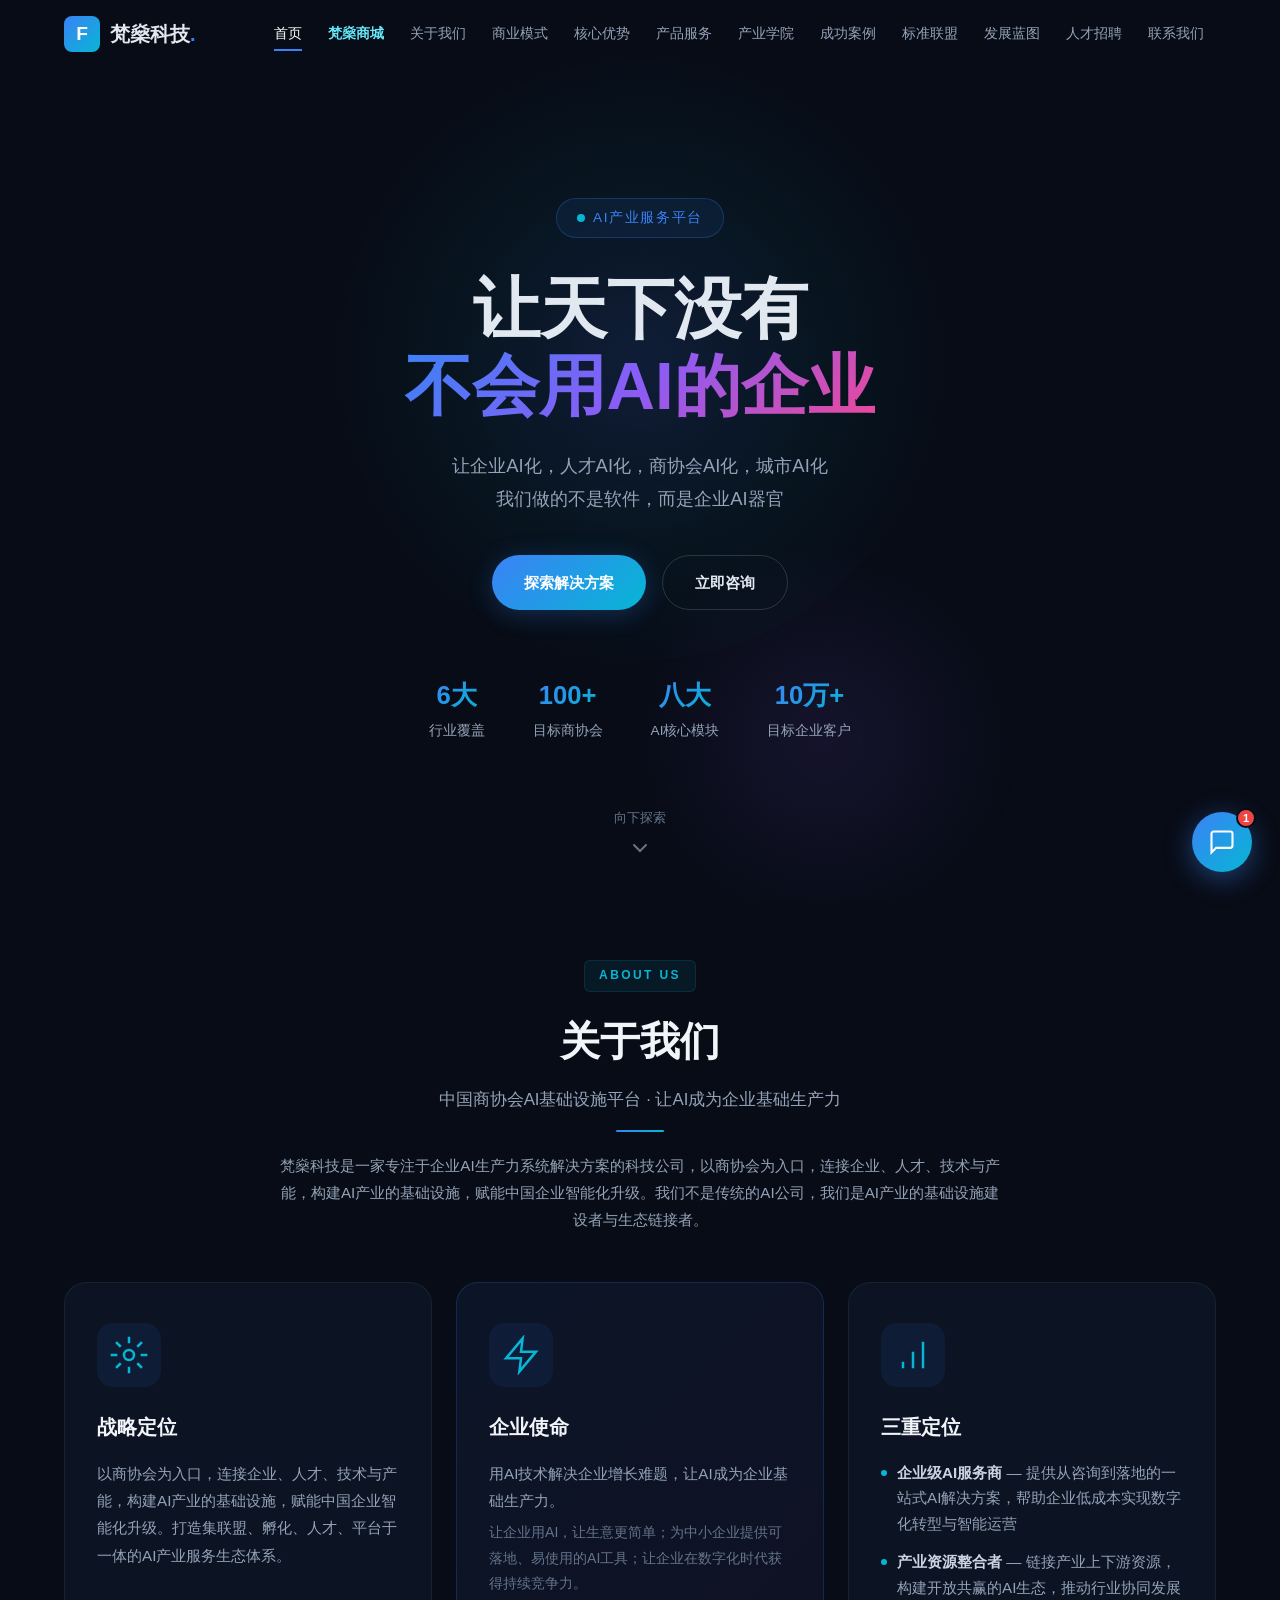
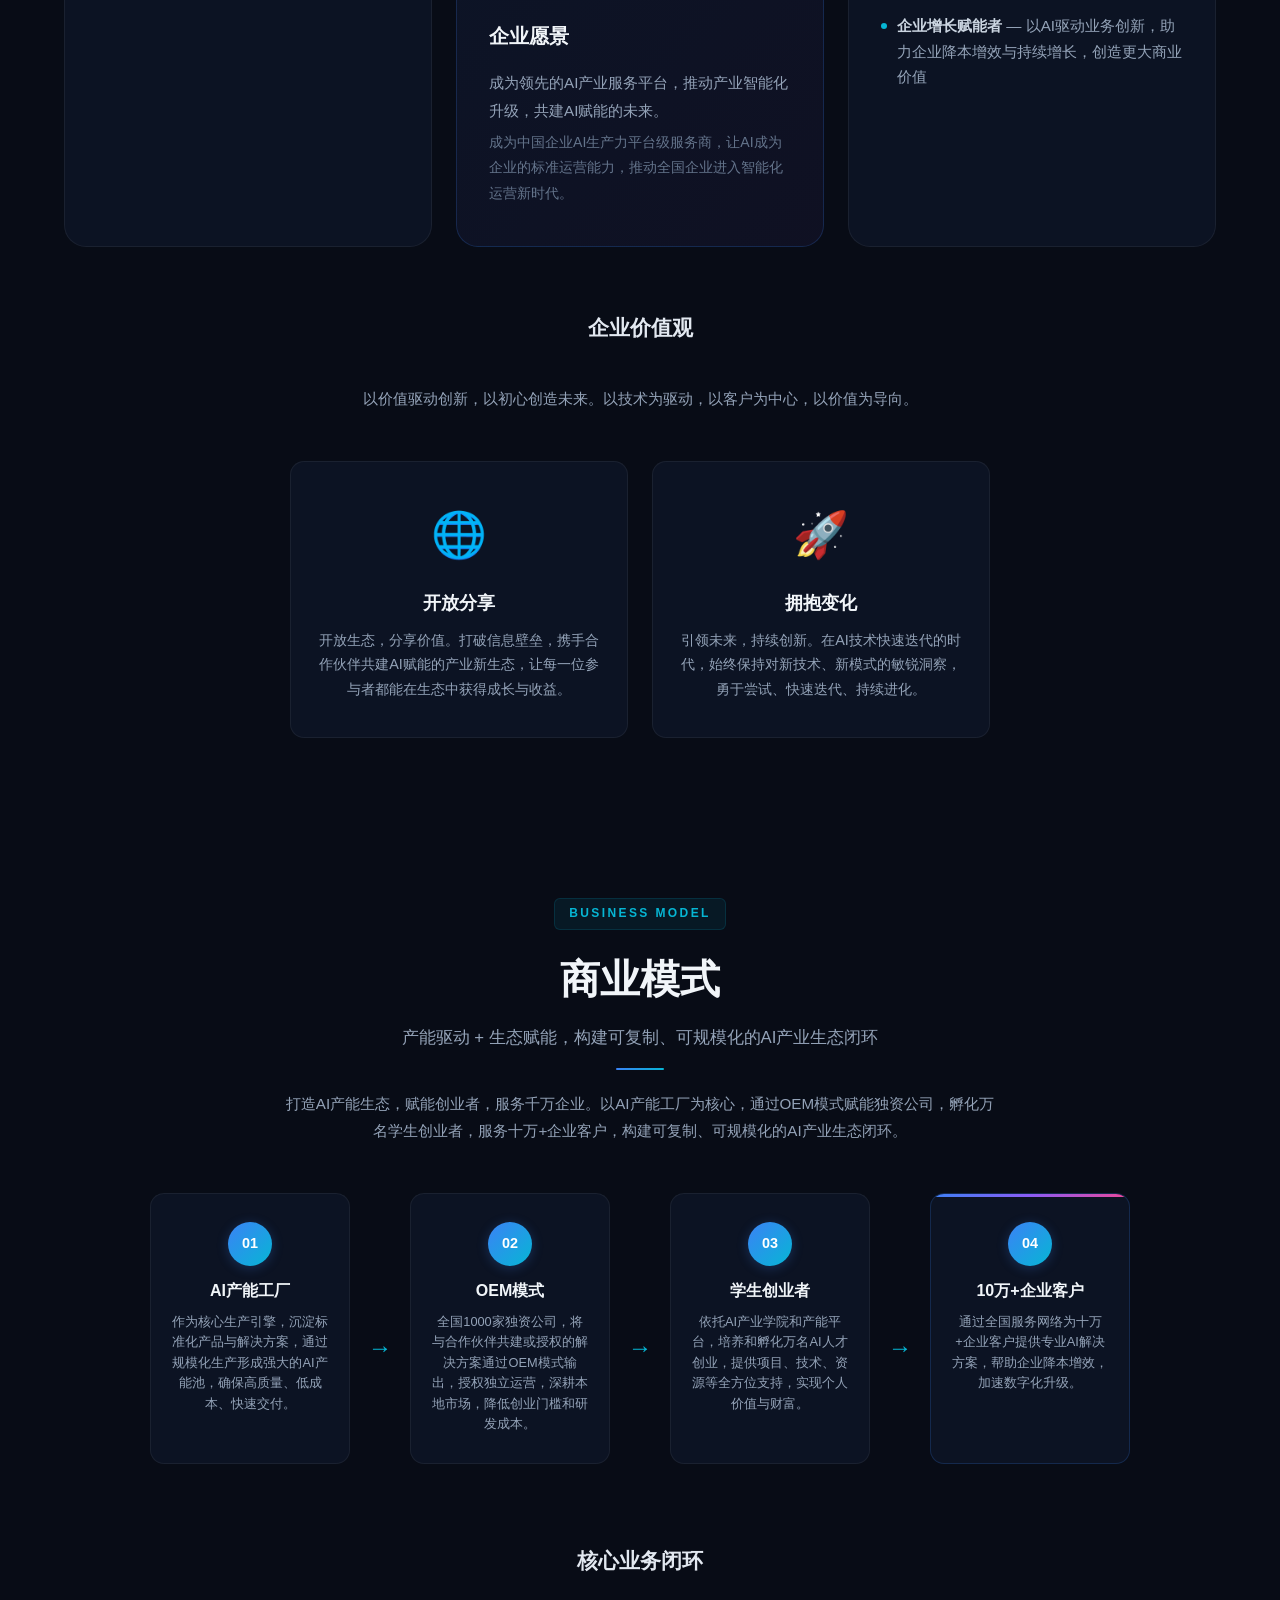
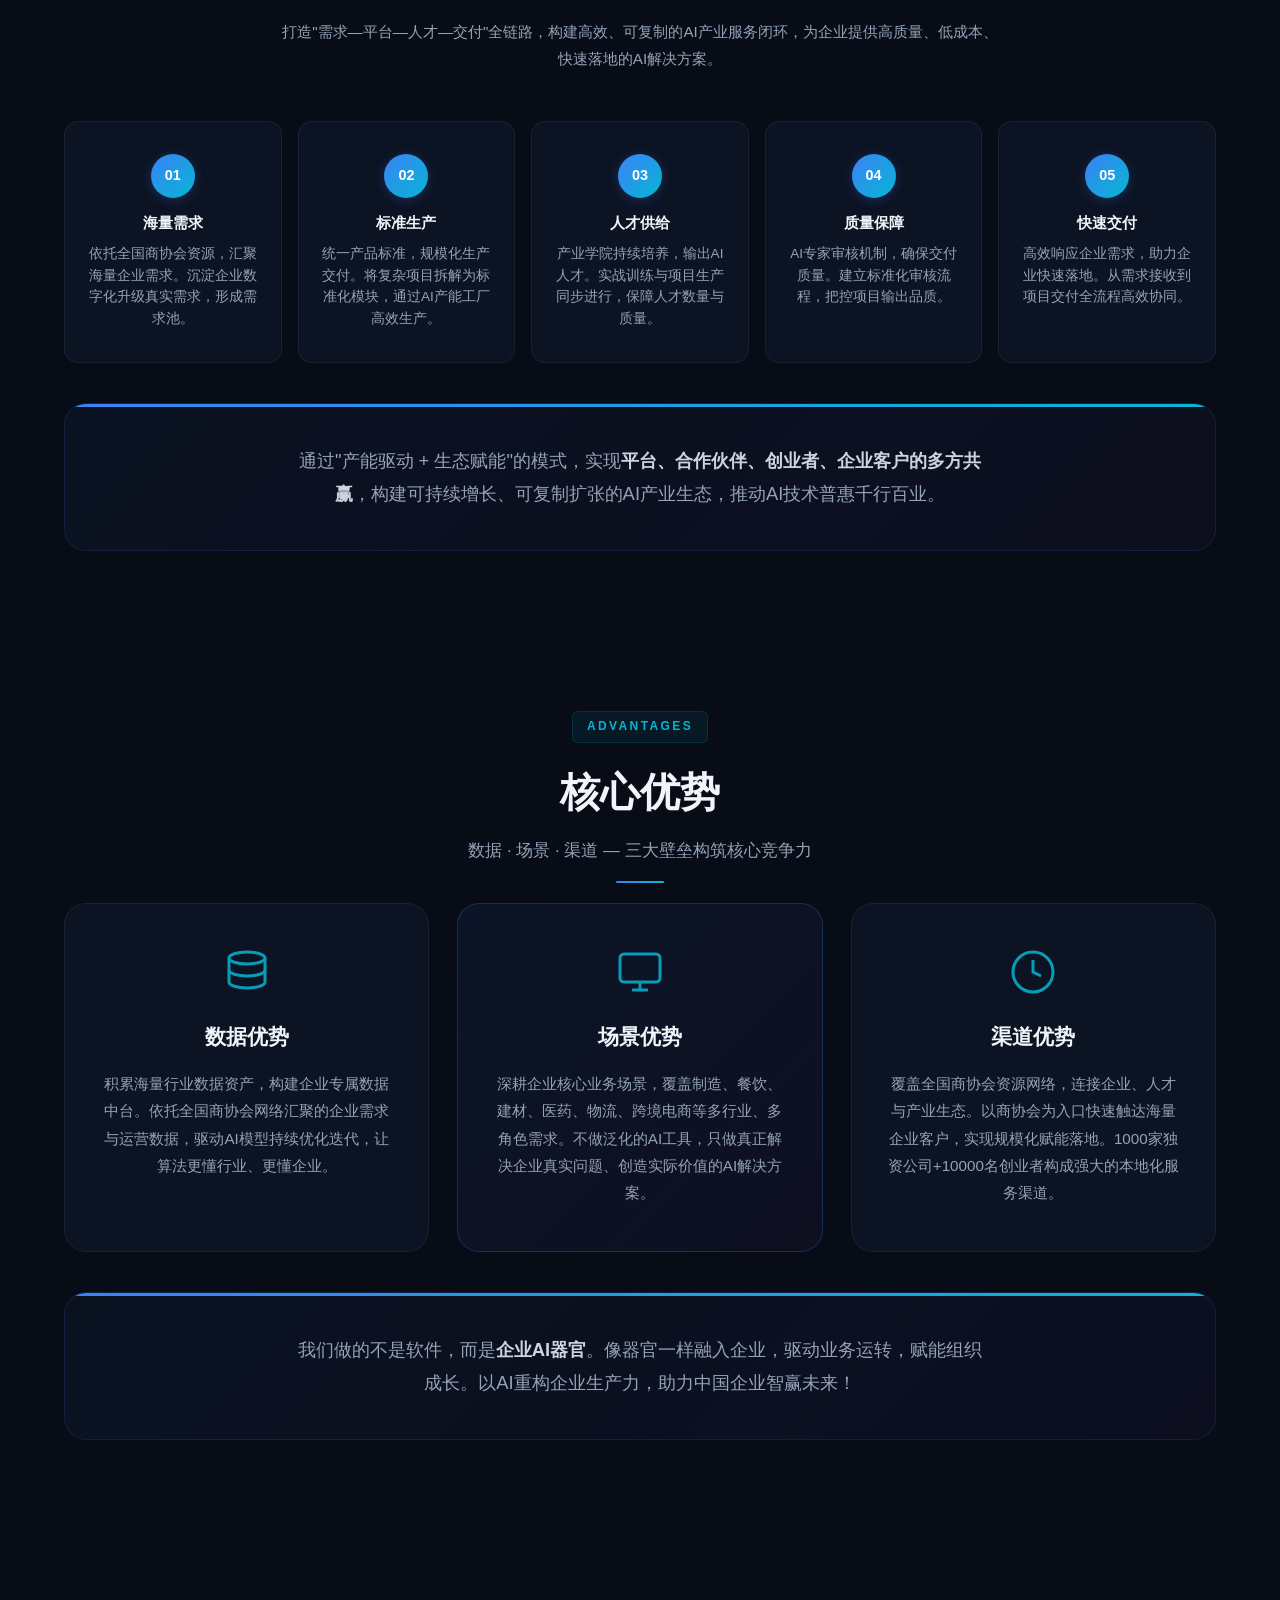
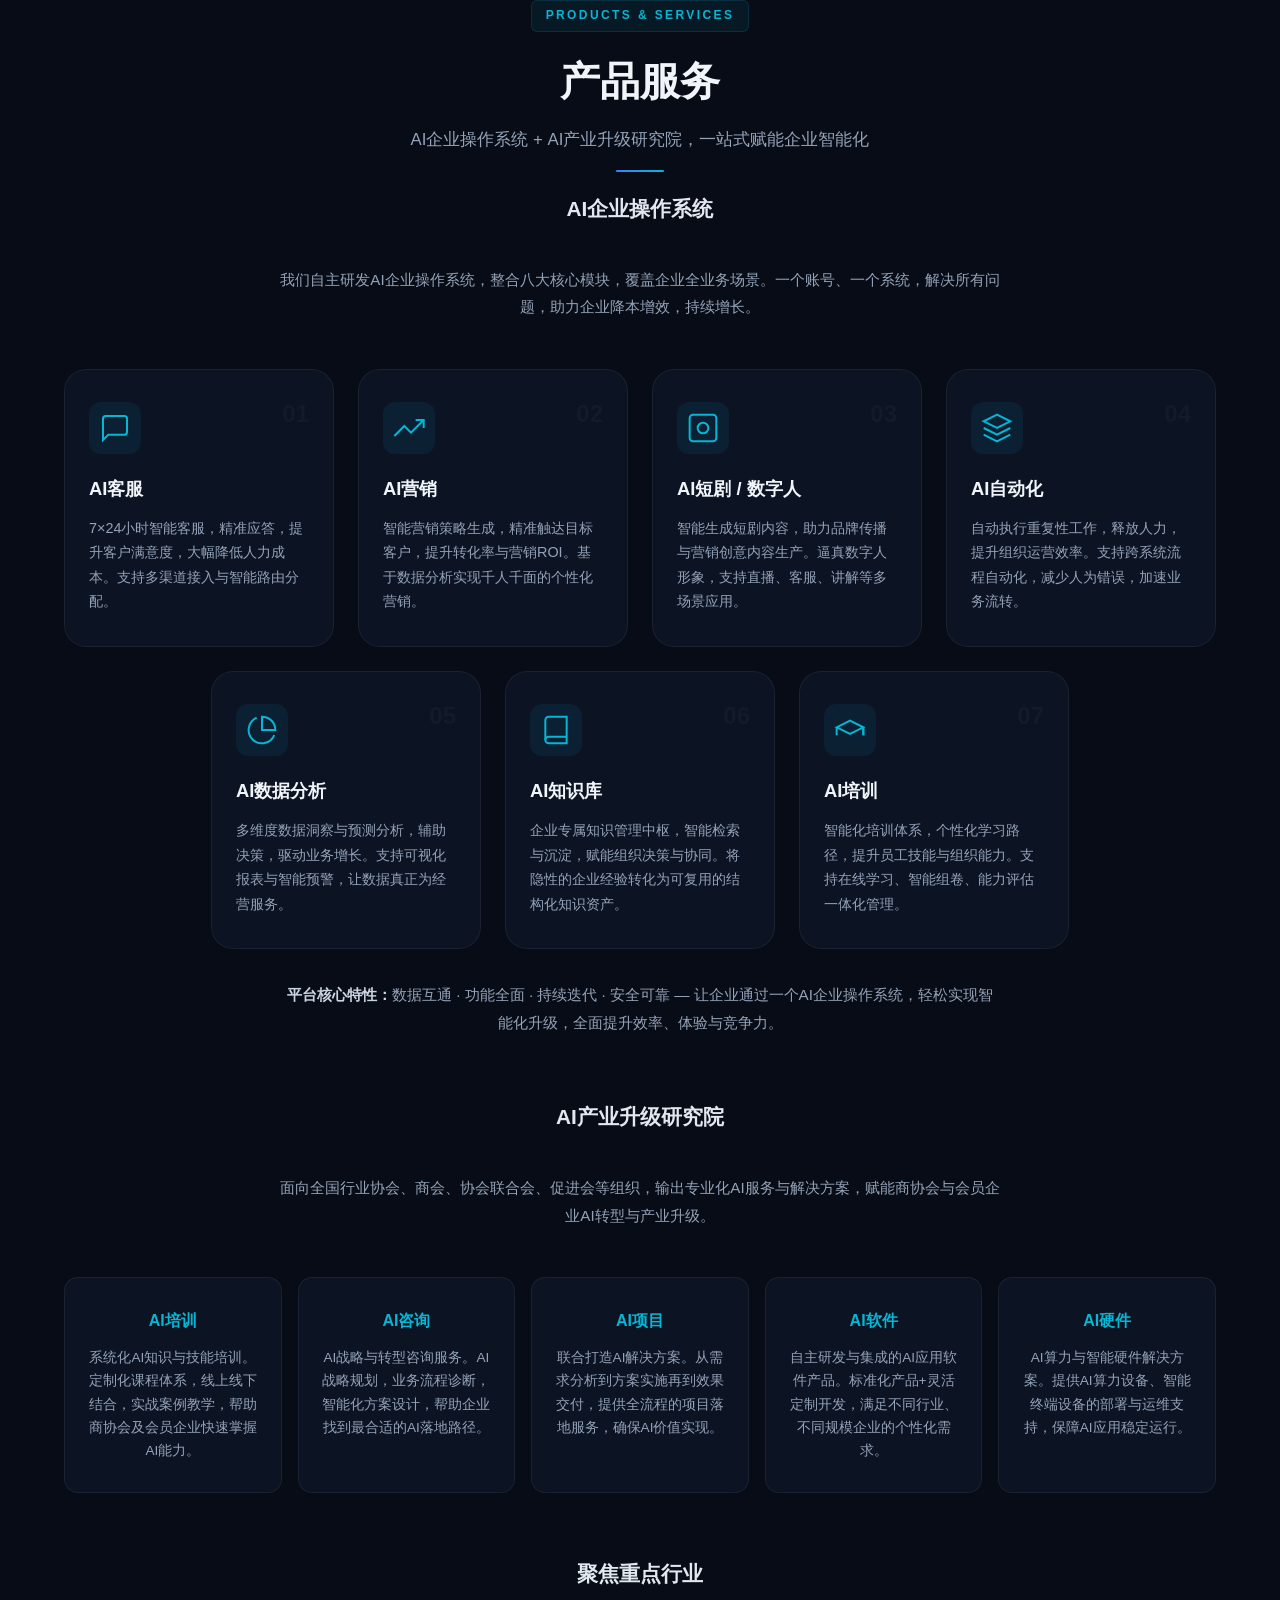
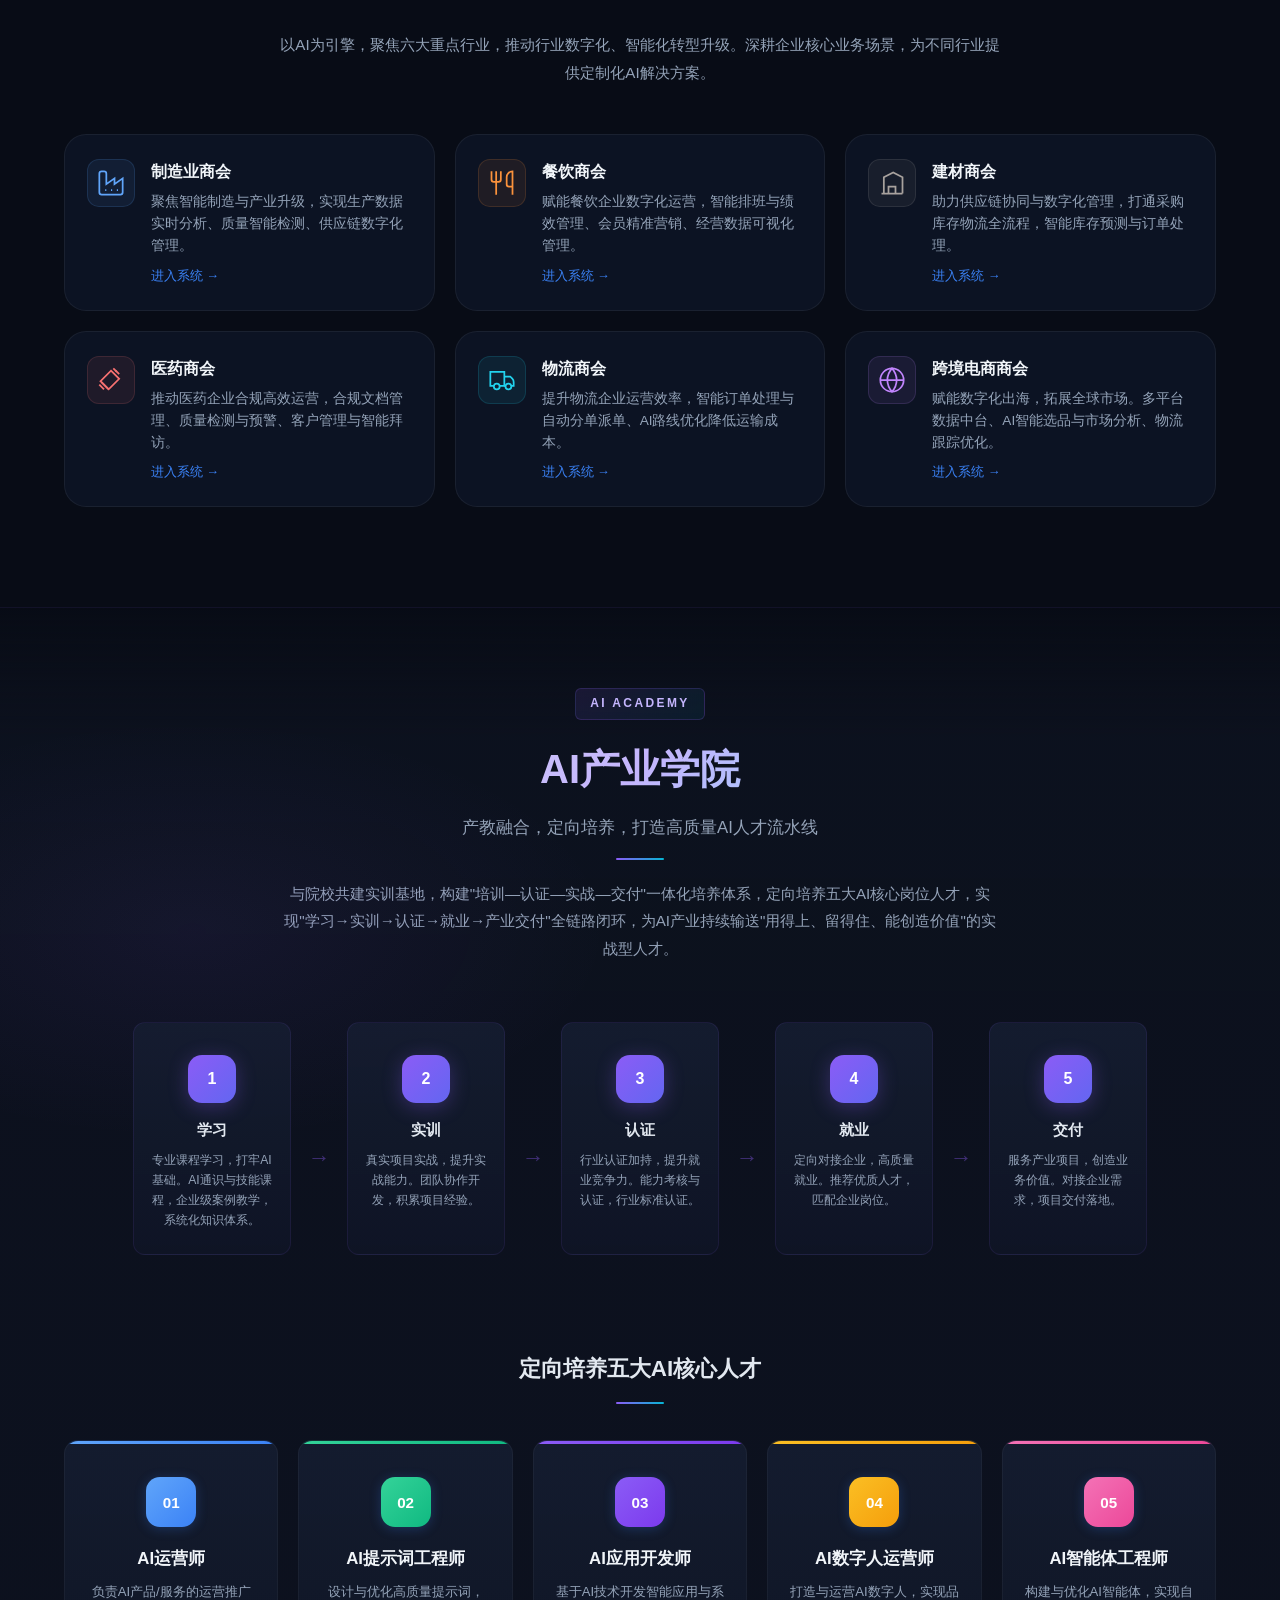
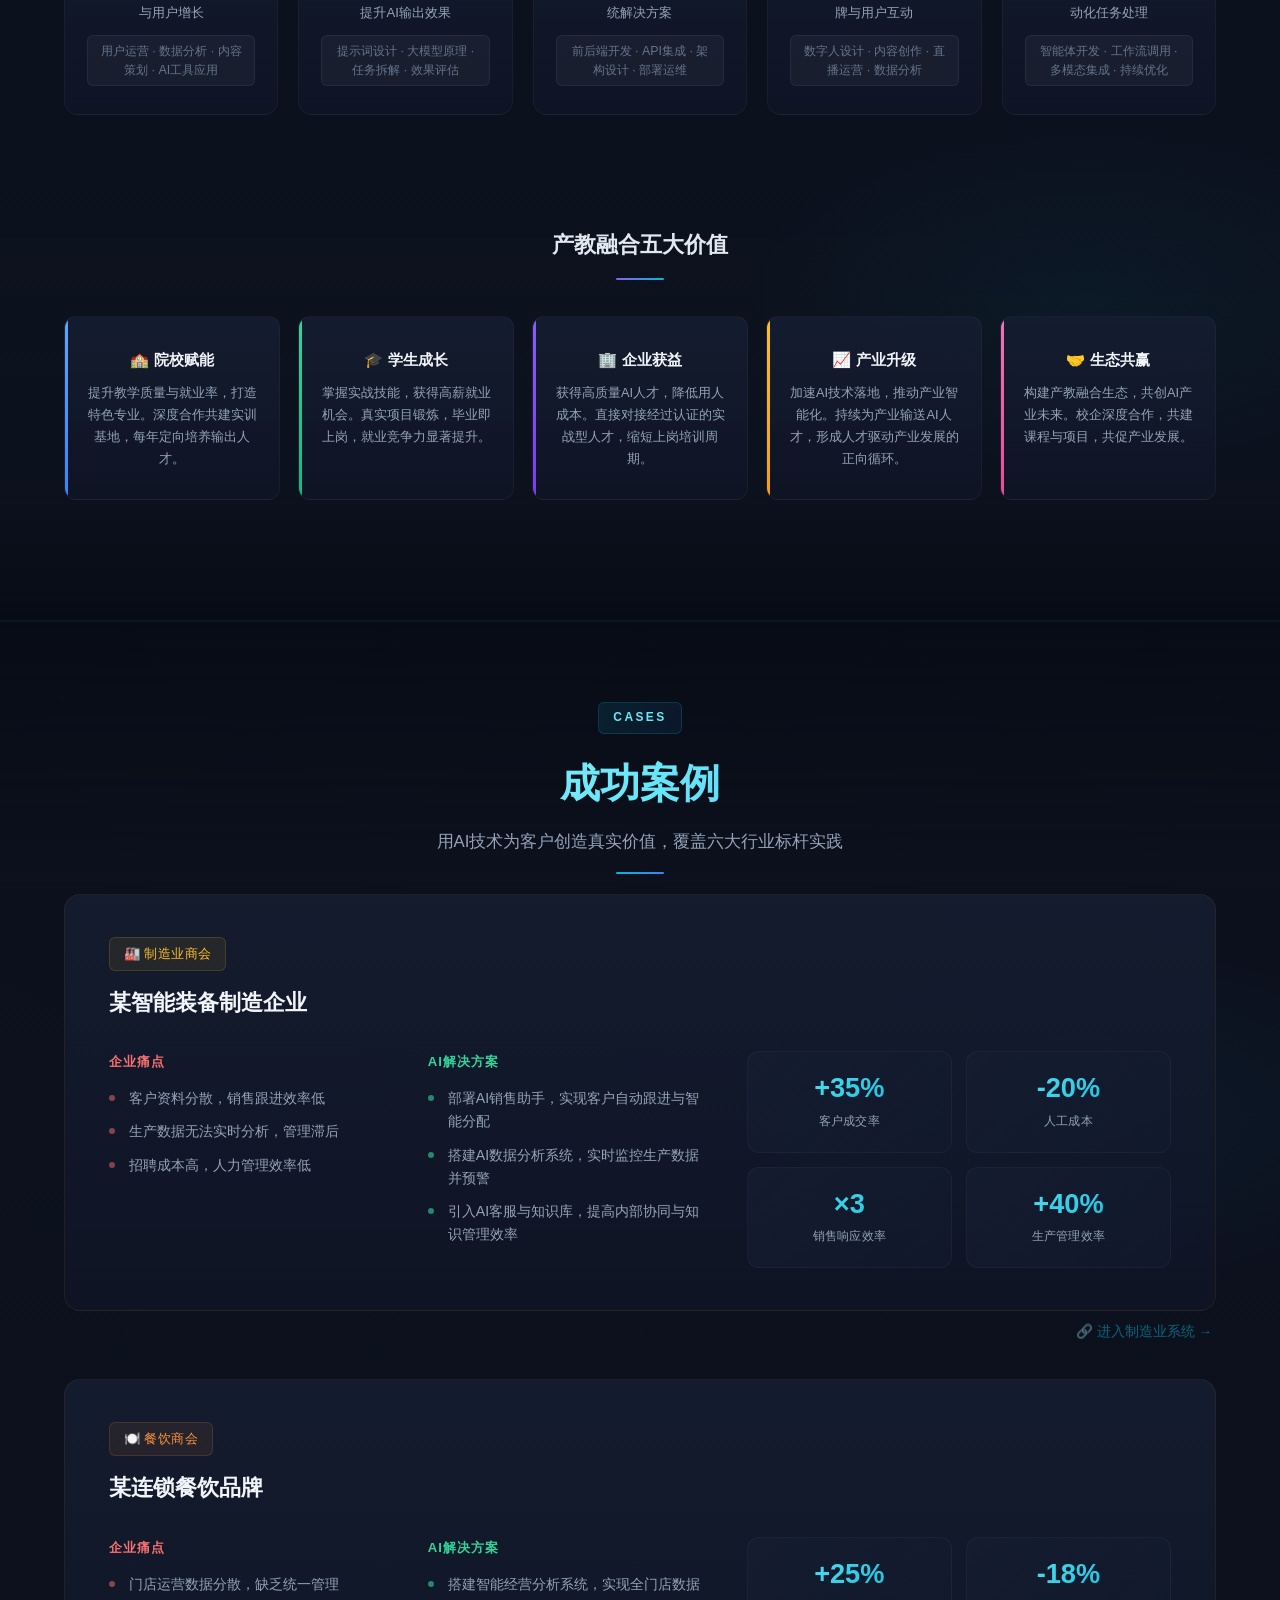
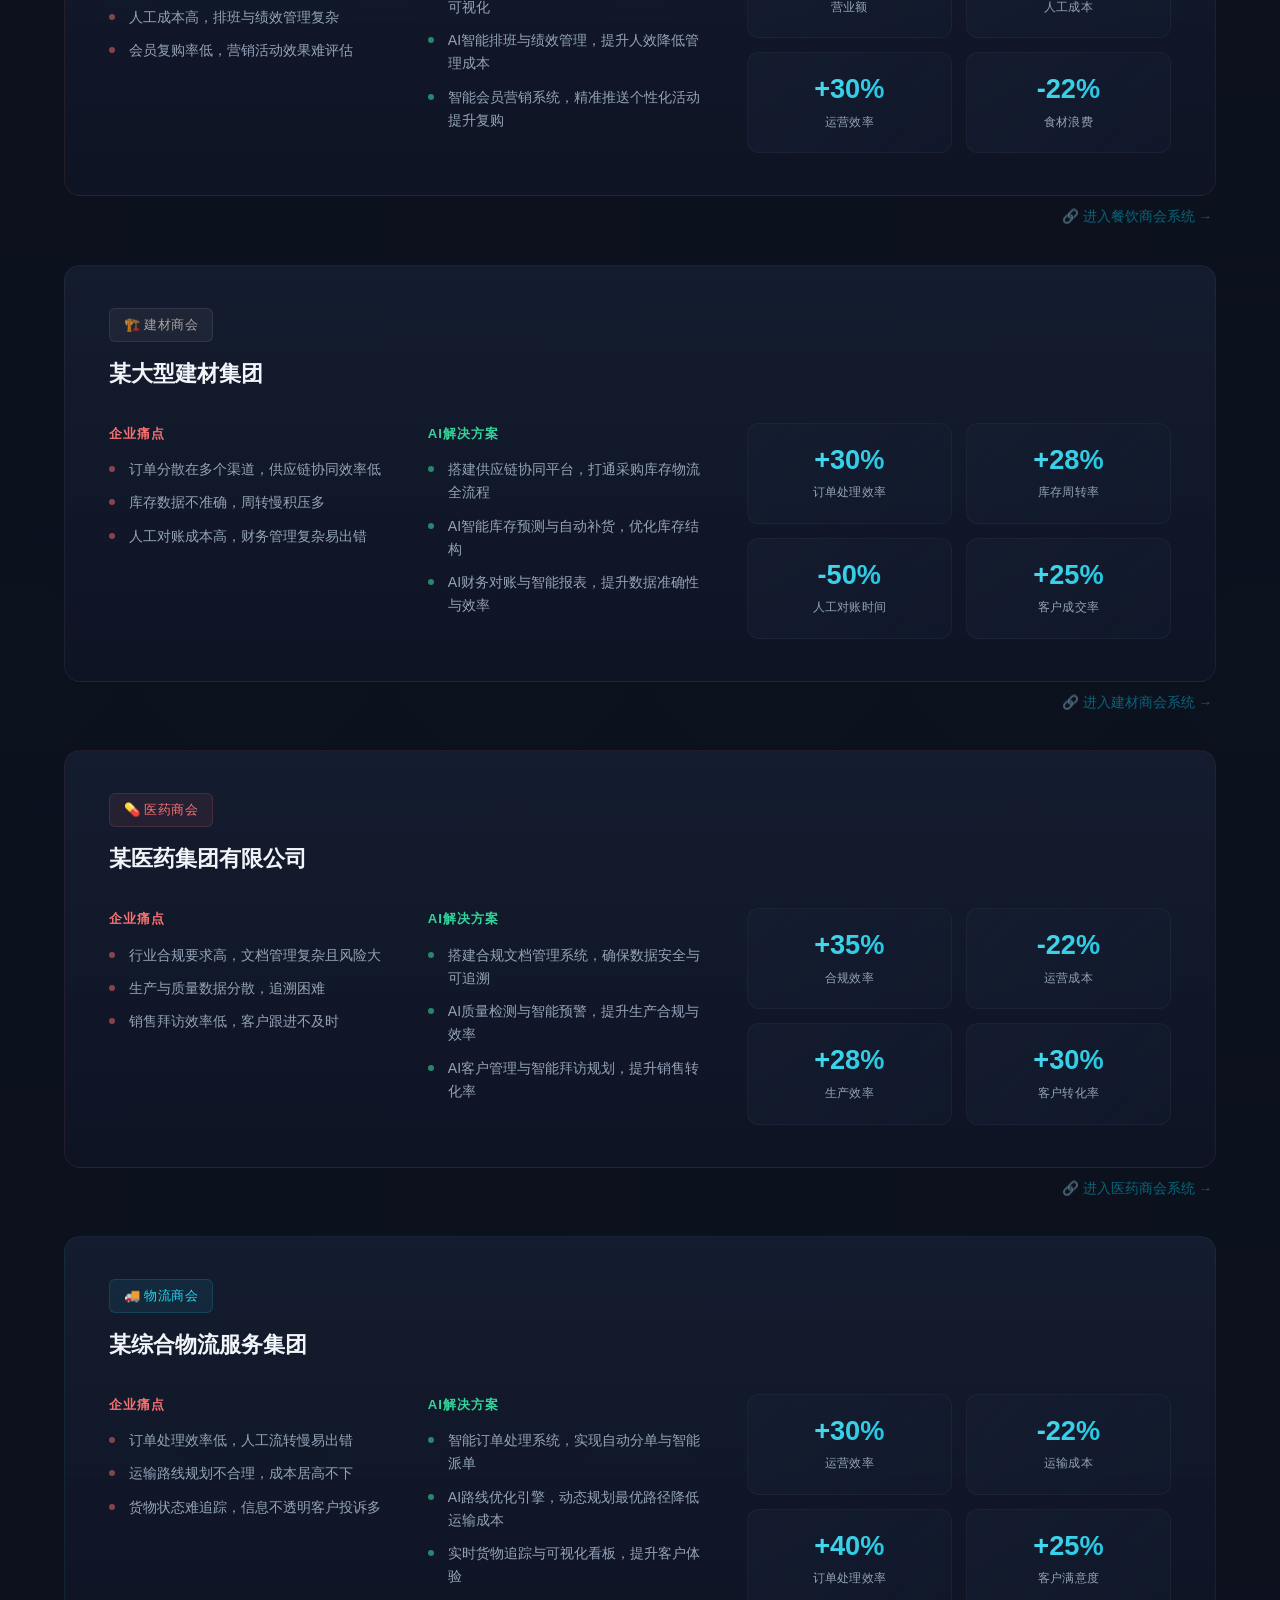
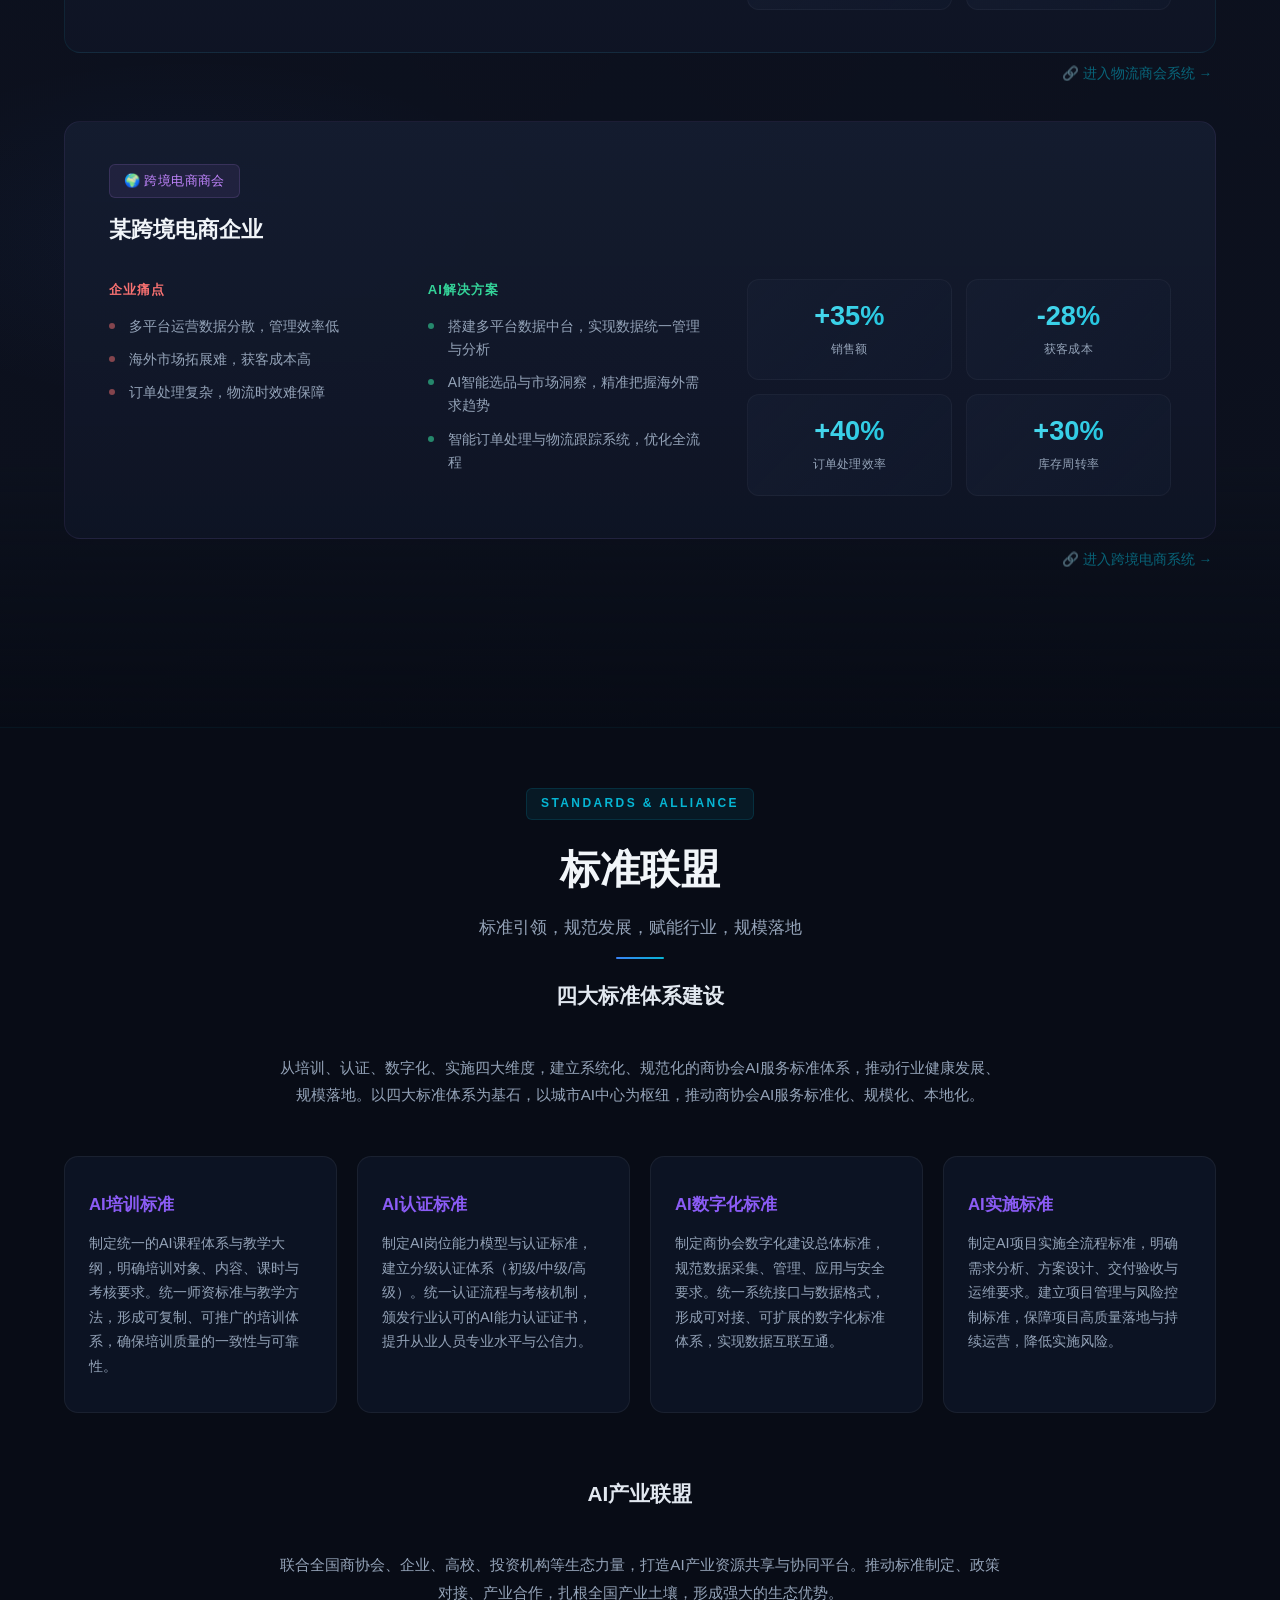
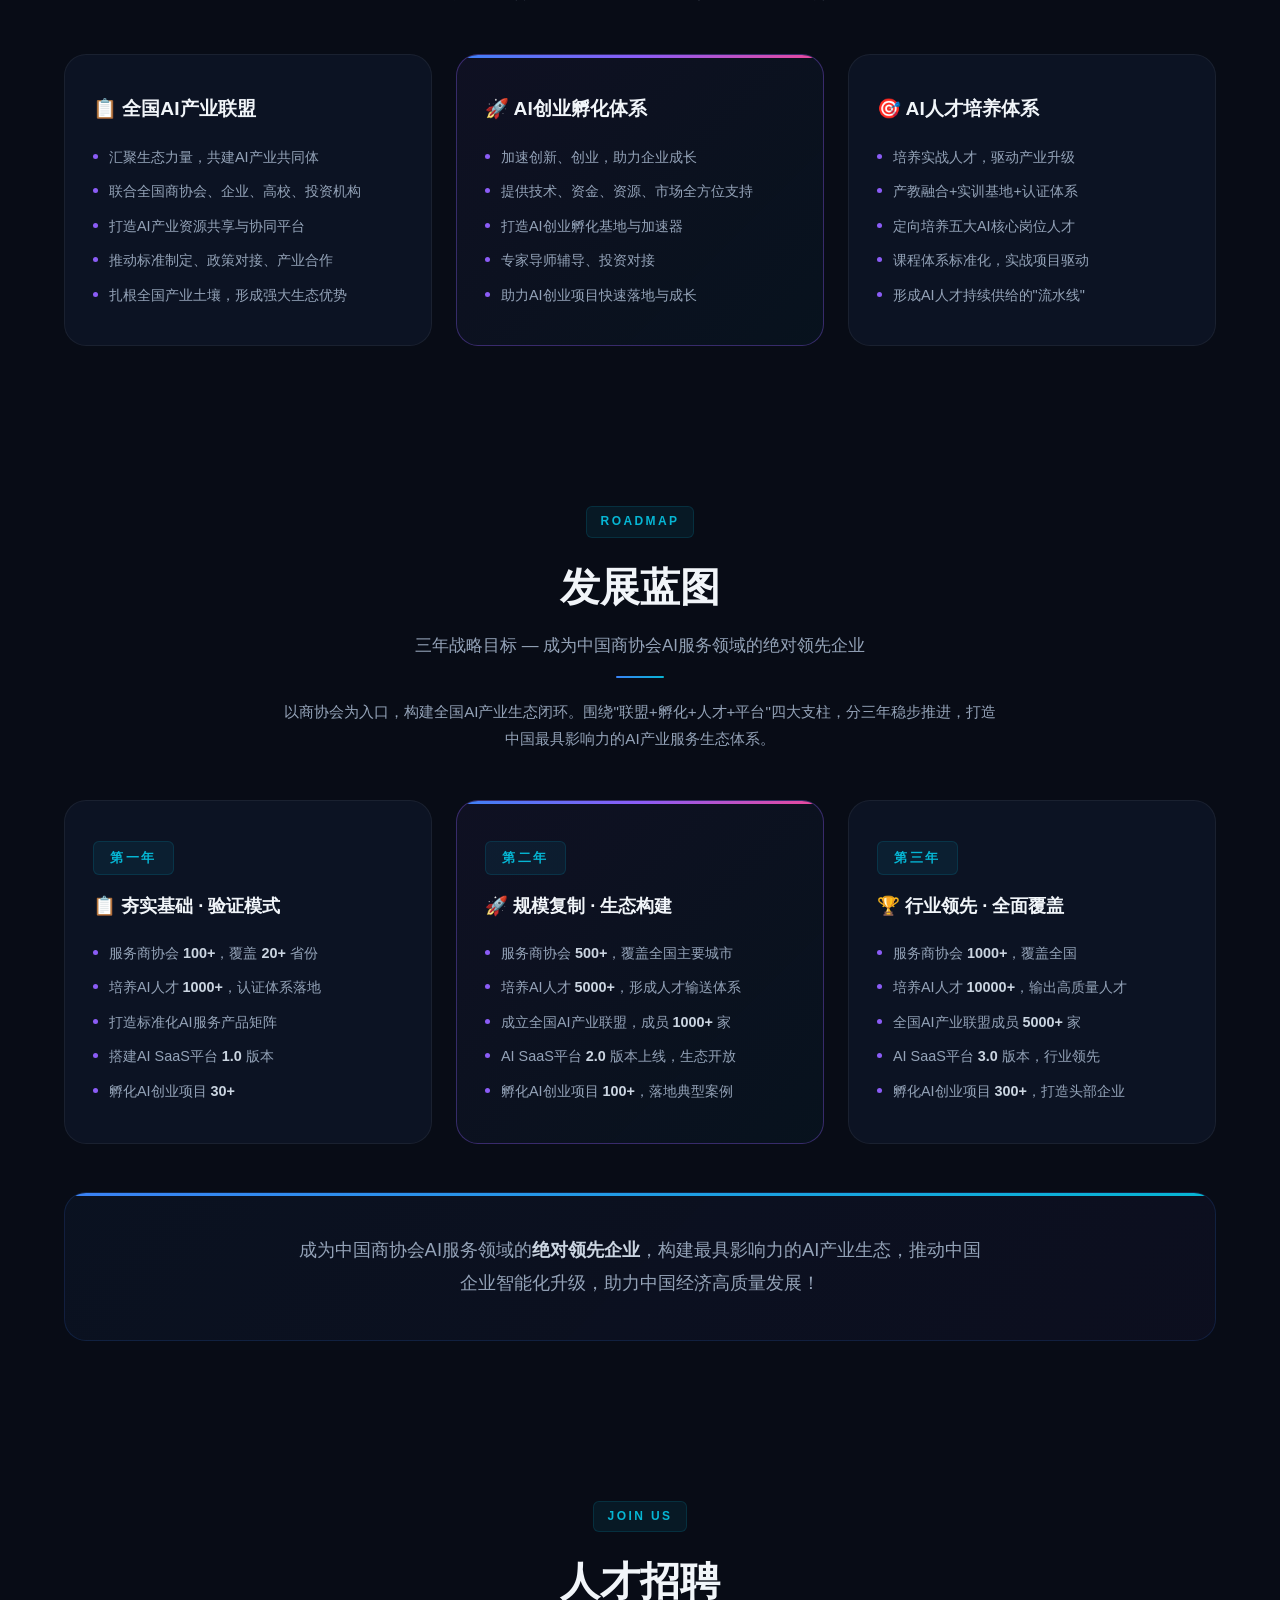
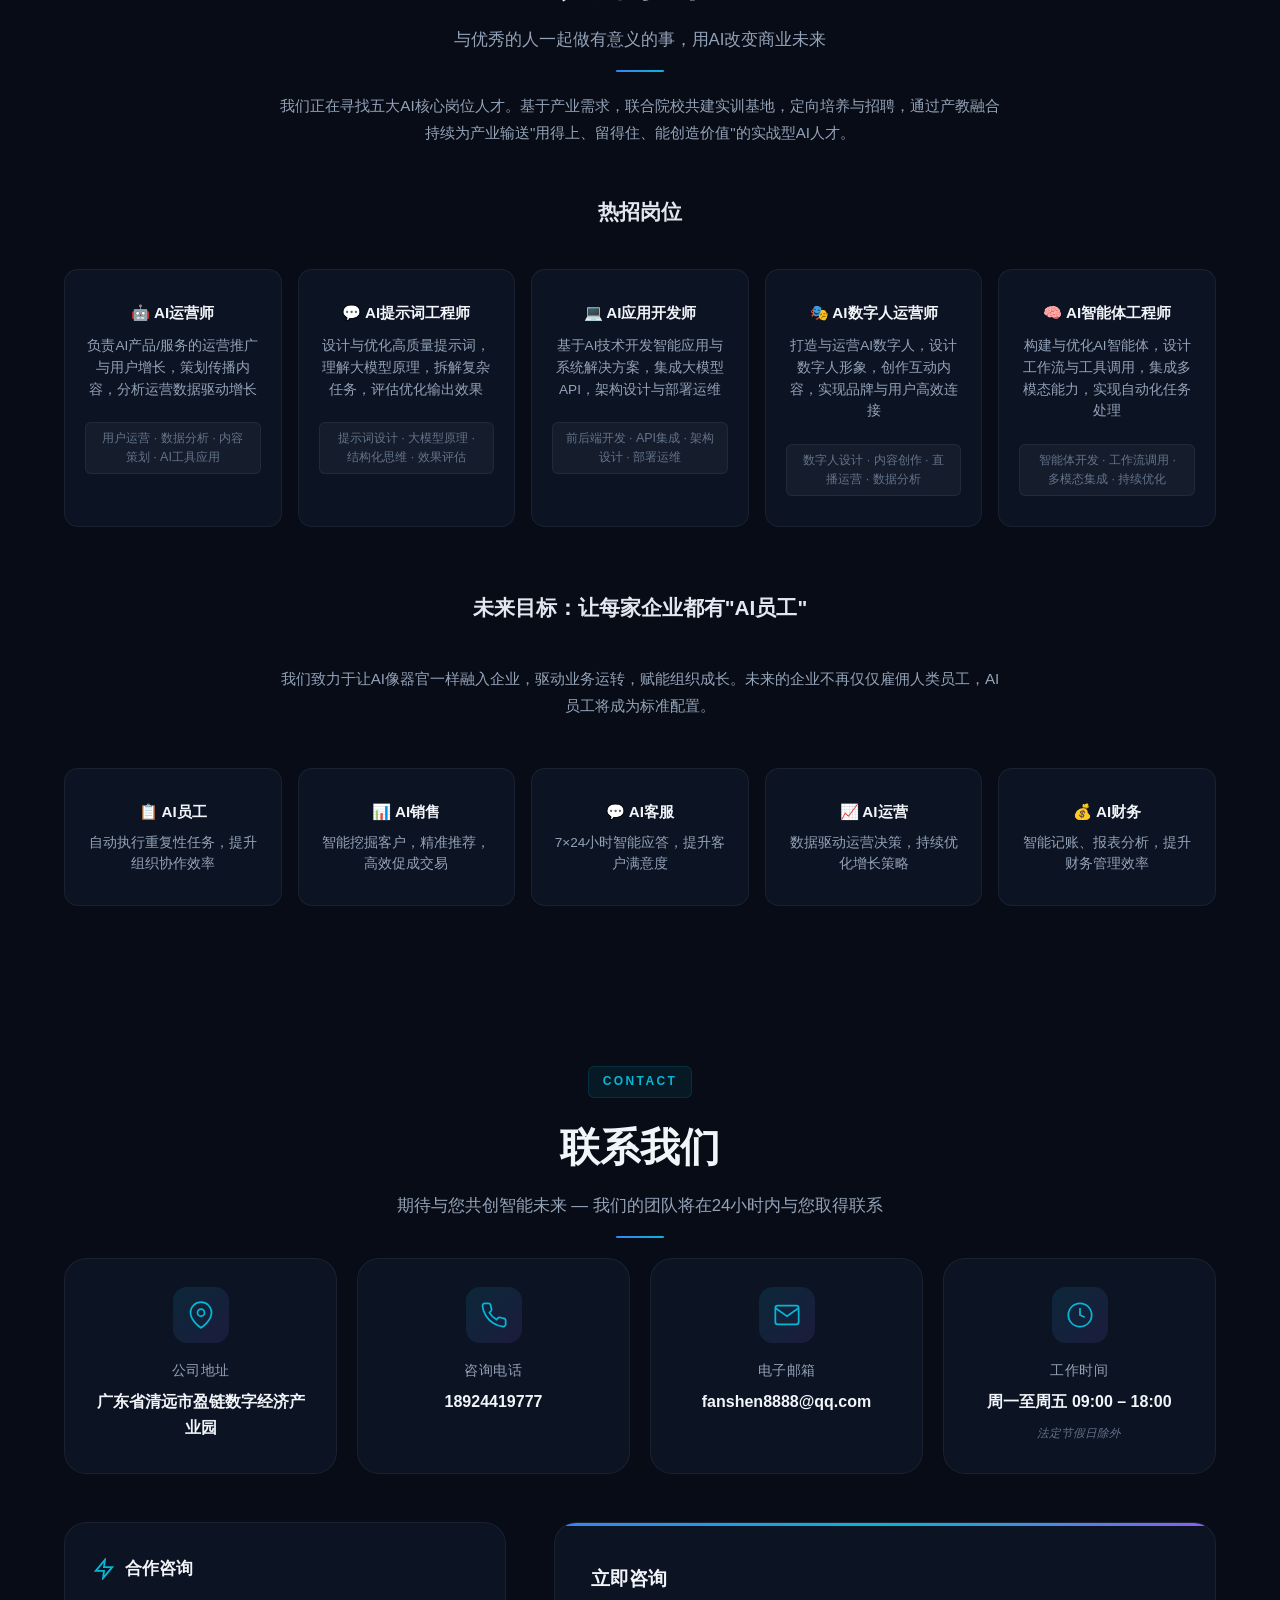
==== index.html @ fc0a6e42 "安全修复：Nginx安全头/HTTPS跳转/CSRF/CORS/PHP Debug/敏感文件保护/.gitignore" ====
<!DOCTYPE html>
<html lang="zh-CN">
<head>
  <meta charset="UTF-8">
  <meta name="viewport" content="width=device-width, initial-scale=1.0, viewport-fit=cover">
      <meta name="description" content="清远凡神人工智能资源站 — AI赋能行业解决方案。">
    <link rel="canonical" href="https://qyfanshen.com/">
    <meta property="og:title" content="清远凡神人工智能资源站">
    <meta property="og:description" content="AI赋能行业解决方案">
    <meta property="og:type" content="website">
    <meta property="og:url" content="https://qyfanshen.com/">
    <script type="application/ld+json">{"@context":"https://schema.org","@type":"WebSite","name":"清远凡神","url":"https://qyfanshen.com/"}</script>
    <title>梵燊科技 | AI产业服务平台</title>
  <link rel="stylesheet" href="css/style.css?v=20250730d">
  <link rel="icon" href="data:image/svg+xml,<svg xmlns='http://www.w3.org/2000/svg' viewBox='0 0 32 32'><rect width='32' height='32' rx='6' fill='%233b82f6'/><text x='16' y='22' text-anchor='middle' fill='white' font-size='18' font-weight='bold'>F</text></svg>">
</head>
<body>
  <canvas id="particleCanvas"></canvas>

  <!-- ═══════ 导航 ═══════ -->
  <header class="header" id="header">
    <div class="container nav-container">
      <a href="#" class="logo">
        <span class="logo-icon">F</span>
        <span class="logo-text">梵燊科技<span class="logo-dot">.</span></span>
      </a>
      <nav class="nav" id="nav">
        <a href="#home" class="nav-link active">首页</a>
        <a href="shop.php" class="nav-link nav-shop-link">梵燊商城</a>
        <a href="#about" class="nav-link">关于我们</a>
        <a href="#business" class="nav-link">商业模式</a>
        <a href="#advantages" class="nav-link">核心优势</a>
        <a href="#solutions" class="nav-link">产品服务</a>
        <a href="#academy" class="nav-link">产业学院</a>
        <a href="#cases" class="nav-link">成功案例</a>
        <a href="#honors" class="nav-link">标准联盟</a>
        <a href="#roadmap" class="nav-link">发展蓝图</a>
        <a href="#recruit" class="nav-link">人才招聘</a>
        <a href="#contact" class="nav-link">联系我们</a>
      </nav>
      <button class="menu-toggle" id="menuToggle" aria-label="菜单">
        <span></span><span></span><span></span>
      </button>
    </div>
  </header>

  <!-- ═══════ 首页 Hero ═══════ -->
  <section class="hero" id="home">
    <div class="hero-bg">
      <div class="hero-glow-primary"></div>
      <div class="hero-glow-secondary"></div>
    </div>
    <div class="container hero-content">
      <div class="hero-badge">
        <span class="pulse-dot"></span> AI产业服务平台
      </div>
      <h1 class="hero-title">
        <span class="hero-line">让天下没有</span>
        <span class="hero-line gradient-text">不会用AI的企业</span>
      </h1>
      <p class="hero-desc">
        让企业AI化，人才AI化，商协会AI化，城市AI化<br>
        我们做的不是软件，而是企业AI器官
      </p>
      <div class="hero-actions">
        <a href="#solutions" class="btn btn-primary">探索解决方案</a>
        <a href="#contact" class="btn btn-outline">立即咨询</a>
      </div>
      <div class="hero-stats">
        <div class="stat-item"><span class="stat-num">6大</span><span class="stat-label">行业覆盖</span></div>
        <div class="stat-item"><span class="stat-num">100+</span><span class="stat-label">目标商协会</span></div>
        <div class="stat-item"><span class="stat-num">八大</span><span class="stat-label">AI核心模块</span></div>
        <div class="stat-item"><span class="stat-num">10万+</span><span class="stat-label">目标企业客户</span></div>
      </div>
    </div>
    <div class="scroll-indicator" id="scrollIndicator">
      <span>向下探索</span>
      <svg width="24" height="24" viewBox="0 0 24 24" fill="none"><path d="M6 9l6 6 6-6" stroke="currentColor" stroke-width="2" stroke-linecap="round"/></svg>
    </div>
  </section>

  <!-- ═══════ 关于我们 ═══════ -->
  <section class="section" id="about">
    <div class="container">
      <div class="section-header">
          <span class="section-tag">ABOUT US</span>
          <h2 class="section-title">关于我们</h2>
          <p class="section-desc">中国商协会AI基础设施平台 · 让AI成为企业基础生产力</p>
        </div>
      <div class="section-body">
        <p class="section-intro">梵燊科技是一家专注于企业AI生产力系统解决方案的科技公司，以商协会为入口，连接企业、人才、技术与产能，构建AI产业的基础设施，赋能中国企业智能化升级。我们不是传统的AI公司，我们是AI产业的基础设施建设者与生态链接者。</p>

        <!-- 战略定位 -->
        <div class="about-grid">
          <div class="about-card">
            <div class="card-icon"><svg width="40" height="40" viewBox="0 0 24 24" fill="none" stroke="currentColor" stroke-width="1.5"><circle cx="12" cy="12" r="3"/><path d="M12 1v4M12 19v4M4.22 4.22l2.83 2.83M16.95 16.95l2.83 2.83M1 12h4M19 12h4M4.22 19.78l2.83-2.83M16.95 7.05l2.83-2.83"/></svg></div>
            <h3>战略定位</h3>
            <p>以商协会为入口，连接企业、人才、技术与产能，构建AI产业的基础设施，赋能中国企业智能化升级。打造集联盟、孵化、人才、平台于一体的AI产业服务生态体系。</p>
          </div>
          <div class="about-card featured">
            <div class="card-icon"><svg width="40" height="40" viewBox="0 0 24 24" fill="none" stroke="currentColor" stroke-width="1.5"><polygon points="13 2 3 14 12 14 11 22 21 10 12 10 13 2"/></svg></div>
            <h3>企业使命</h3>
            <p>用AI技术解决企业增长难题，让AI成为企业基础生产力。</p>
            <p style="margin-top:6px;font-size:.88rem;color:var(--text-muted)">让企业用AI，让生意更简单；为中小企业提供可落地、易使用的AI工具；让企业在数字化时代获得持续竞争力。</p>
            <h3 style="margin-top:24px">企业愿景</h3>
            <p>成为领先的AI产业服务平台，推动产业智能化升级，共建AI赋能的未来。</p>
            <p style="margin-top:6px;font-size:.88rem;color:var(--text-muted)">成为中国企业AI生产力平台级服务商，让AI成为企业的标准运营能力，推动全国企业进入智能化运营新时代。</p>
          </div>
          <div class="about-card">
            <div class="card-icon"><svg width="40" height="40" viewBox="0 0 24 24" fill="none" stroke="currentColor" stroke-width="1.5"><path d="M12 20V10M18 20V4M6 20v-4"/></svg></div>
            <h3>三重定位</h3>
            <ul class="about-mission-list">
              <li><strong>企业级AI服务商</strong> — 提供从咨询到落地的一站式AI解决方案，帮助企业低成本实现数字化转型与智能运营</li>
              <li><strong>产业资源整合者</strong> — 链接产业上下游资源，构建开放共赢的AI生态，推动行业协同发展</li>
              <li><strong>企业增长赋能者</strong> — 以AI驱动业务创新，助力企业降本增效与持续增长，创造更大商业价值</li>
            </ul>
          </div>
        </div>

        <!-- 价值观 -->
        <h3 class="sub-title" style="margin-top:64px">企业价值观</h3>
        <p class="section-intro">以价值驱动创新，以初心创造未来。以技术为驱动，以客户为中心，以价值为导向。</p>
        <div class="values-grid">
          <div class="value-item">
            <div class="value-icon">🌐</div>
            <h4>开放分享</h4>
            <p>开放生态，分享价值。打破信息壁垒，携手合作伙伴共建AI赋能的产业新生态，让每一位参与者都能在生态中获得成长与收益。</p>
          </div>
          <div class="value-item">
            <div class="value-icon">🚀</div>
            <h4>拥抱变化</h4>
            <p>引领未来，持续创新。在AI技术快速迭代的时代，始终保持对新技术、新模式的敏锐洞察，勇于尝试、快速迭代、持续进化。</p>
          </div>
        </div>
      </div>
    </div>
  </section>

  <!-- ═══════ 商业模式 ═══════ -->
  <section class="section" id="business">
    <div class="container">
      <div class="section-header">
          <span class="section-tag">BUSINESS MODEL</span>
          <h2 class="section-title">商业模式</h2>
          <p class="section-desc">产能驱动 + 生态赋能，构建可复制、可规模化的AI产业生态闭环</p>
        </div>
      <div class="section-body">
        <p class="section-intro">打造AI产能生态，赋能创业者，服务千万企业。以AI产能工厂为核心，通过OEM模式赋能独资公司，孵化万名学生创业者，服务十万+企业客户，构建可复制、可规模化的AI产业生态闭环。</p>

        <!-- 商业流程 -->
        <div class="flow-steps">
          <div class="flow-step"><div class="step-num">01</div><h4>AI产能工厂</h4><p>作为核心生产引擎，沉淀标准化产品与解决方案，通过规模化生产形成强大的AI产能池，确保高质量、低成本、快速交付。</p></div>
          <div class="flow-arrow">→</div>
          <div class="flow-step"><div class="step-num">02</div><h4>OEM模式</h4><p>全国1000家独资公司，将与合作伙伴共建或授权的解决方案通过OEM模式输出，授权独立运营，深耕本地市场，降低创业门槛和研发成本。</p></div>
          <div class="flow-arrow">→</div>
          <div class="flow-step"><div class="step-num">03</div><h4>学生创业者</h4><p>依托AI产业学院和产能平台，培养和孵化万名AI人才创业，提供项目、技术、资源等全方位支持，实现个人价值与财富。</p></div>
          <div class="flow-arrow">→</div>
          <div class="flow-step highlight"><div class="step-num">04</div><h4>10万+企业客户</h4><p>通过全国服务网络为十万+企业客户提供专业AI解决方案，帮助企业降本增效，加速数字化升级。</p></div>
        </div>

        <!-- 核心闭环 -->
        <h3 class="sub-title" style="margin-top:64px">核心业务闭环</h3>
        <p class="section-intro">打造"需求—平台—人才—交付"全链路，构建高效、可复制的AI产业服务闭环，为企业提供高质量、低成本、快速落地的AI解决方案。</p>
        <div class="loop-grid">
          <div class="loop-item"><div class="step-num">01</div><h4>海量需求</h4><p>依托全国商协会资源，汇聚海量企业需求。沉淀企业数字化升级真实需求，形成需求池。</p></div>
          <div class="loop-item"><div class="step-num">02</div><h4>标准生产</h4><p>统一产品标准，规模化生产交付。将复杂项目拆解为标准化模块，通过AI产能工厂高效生产。</p></div>
          <div class="loop-item"><div class="step-num">03</div><h4>人才供给</h4><p>产业学院持续培养，输出AI人才。实战训练与项目生产同步进行，保障人才数量与质量。</p></div>
          <div class="loop-item"><div class="step-num">04</div><h4>质量保障</h4><p>AI专家审核机制，确保交付质量。建立标准化审核流程，把控项目输出品质。</p></div>
          <div class="loop-item"><div class="step-num">05</div><h4>快速交付</h4><p>高效响应企业需求，助力企业快速落地。从需求接收到项目交付全流程高效协同。</p></div>
        </div>

        <div class="vision-quote" style="margin-top:40px">
          <p>通过"产能驱动 + 生态赋能"的模式，实现<strong>平台、合作伙伴、创业者、企业客户的多方共赢</strong>，构建可持续增长、可复制扩张的AI产业生态，推动AI技术普惠千行百业。</p>
        </div>
      </div>
    </div>
  </section>

  <!-- ═══════ 核心优势 ═══════ -->
  <section class="section" id="advantages">
    <div class="container">
      <div class="section-header">
          <span class="section-tag">ADVANTAGES</span>
          <h2 class="section-title">核心优势</h2>
          <p class="section-desc">数据 · 场景 · 渠道 — 三大壁垒构筑核心竞争力</p>
        </div>
      <div class="section-body">
        <div class="advantages-grid">
          <div class="adv-card">
            <div class="adv-icon">
              <svg width="48" height="48" viewBox="0 0 24 24" fill="none" stroke="currentColor" stroke-width="1.5"><ellipse cx="12" cy="5" rx="9" ry="3"/><path d="M3 5v6c0 1.66 4.03 3 9 3s9-1.34 9-3V5"/><path d="M3 11v6c0 1.66 4.03 3 9 3s9-1.34 9-3v-6"/></svg>
            </div>
            <h3>数据优势</h3>
            <p>积累海量行业数据资产，构建企业专属数据中台。依托全国商协会网络汇聚的企业需求与运营数据，驱动AI模型持续优化迭代，让算法更懂行业、更懂企业。</p>
          </div>
          <div class="adv-card featured">
            <div class="adv-icon">
              <svg width="48" height="48" viewBox="0 0 24 24" fill="none" stroke="currentColor" stroke-width="1.5"><rect x="2" y="3" width="20" height="14" rx="2"/><path d="M8 21h8M12 17v4"/></svg>
            </div>
            <h3>场景优势</h3>
            <p>深耕企业核心业务场景，覆盖制造、餐饮、建材、医药、物流、跨境电商等多行业、多角色需求。不做泛化的AI工具，只做真正解决企业真实问题、创造实际价值的AI解决方案。</p>
          </div>
          <div class="adv-card">
            <div class="adv-icon">
              <svg width="48" height="48" viewBox="0 0 24 24" fill="none" stroke="currentColor" stroke-width="1.5"><circle cx="12" cy="12" r="10"/><path d="M12 6v6l4 2"/></svg>
            </div>
            <h3>渠道优势</h3>
            <p>覆盖全国商协会资源网络，连接企业、人才与产业生态。以商协会为入口快速触达海量企业客户，实现规模化赋能落地。1000家独资公司+10000名创业者构成强大的本地化服务渠道。</p>
          </div>
        </div>
        <div class="vision-quote" style="margin-top:40px">
          <p>我们做的不是软件，而是<strong>企业AI器官</strong>。像器官一样融入企业，驱动业务运转，赋能组织成长。以AI重构企业生产力，助力中国企业智赢未来！</p>
        </div>
      </div>
    </div>
  </section>

  <!-- ═══════ 产品服务 ═══════ -->
  <section class="section" id="solutions">
    <div class="container">
      <div class="section-header">
          <span class="section-tag">PRODUCTS &amp; SERVICES</span>
          <h2 class="section-title">产品服务</h2>
          <p class="section-desc">AI企业操作系统 + AI产业升级研究院，一站式赋能企业智能化</p>
        </div>
      <div class="section-body">
        <!-- AI企业操作系统 -->
        <h3 class="sub-title">AI企业操作系统</h3>
        <p class="section-intro">我们自主研发AI企业操作系统，整合八大核心模块，覆盖企业全业务场景。一个账号、一个系统，解决所有问题，助力企业降本增效，持续增长。</p>
        <div class="solutions-grid">
          <div class="solution-card">
            <div class="solution-header">
              <div class="solution-icon"><svg width="32" height="32" viewBox="0 0 24 24" fill="none" stroke="currentColor" stroke-width="1.5"><path d="M21 15a2 2 0 01-2 2H7l-4 4V5a2 2 0 012-2h14a2 2 0 012 2z"/></svg></div>
              <span class="solution-num">01</span>
            </div>
            <h3>AI客服</h3>
            <p>7×24小时智能客服，精准应答，提升客户满意度，大幅降低人力成本。支持多渠道接入与智能路由分配。</p>
          </div>
          <div class="solution-card">
            <div class="solution-header">
              <div class="solution-icon"><svg width="32" height="32" viewBox="0 0 24 24" fill="none" stroke="currentColor" stroke-width="1.5"><polyline points="23 6 13.5 15.5 8.5 10.5 1 18"/><polyline points="17 6 23 6 23 12"/></svg></div>
              <span class="solution-num">02</span>
            </div>
            <h3>AI营销</h3>
            <p>智能营销策略生成，精准触达目标客户，提升转化率与营销ROI。基于数据分析实现千人千面的个性化营销。</p>
          </div>
          <div class="solution-card">
            <div class="solution-header">
              <div class="solution-icon"><svg width="32" height="32" viewBox="0 0 24 24" fill="none" stroke="currentColor" stroke-width="1.5"><rect x="2" y="2" width="20" height="20" rx="2.5"/><circle cx="12" cy="12" r="4"/></svg></div>
              <span class="solution-num">03</span>
            </div>
            <h3>AI短剧 / 数字人</h3>
            <p>智能生成短剧内容，助力品牌传播与营销创意内容生产。逼真数字人形象，支持直播、客服、讲解等多场景应用。</p>
          </div>
          <div class="solution-card">
            <div class="solution-header">
              <div class="solution-icon"><svg width="32" height="32" viewBox="0 0 24 24" fill="none" stroke="currentColor" stroke-width="1.5"><path d="M12 2L2 7l10 5 10-5-10-5z"/><path d="M2 17l10 5 10-5"/><path d="M2 12l10 5 10-5"/></svg></div>
              <span class="solution-num">04</span>
            </div>
            <h3>AI自动化</h3>
            <p>自动执行重复性工作，释放人力，提升组织运营效率。支持跨系统流程自动化，减少人为错误，加速业务流转。</p>
          </div>
          <div class="solution-card">
            <div class="solution-header">
              <div class="solution-icon"><svg width="32" height="32" viewBox="0 0 24 24" fill="none" stroke="currentColor" stroke-width="1.5"><path d="M21.21 15.89A10 10 0 118 2.83"/><path d="M22 12A10 10 0 0012 2v10z"/></svg></div>
              <span class="solution-num">05</span>
            </div>
            <h3>AI数据分析</h3>
            <p>多维度数据洞察与预测分析，辅助决策，驱动业务增长。支持可视化报表与智能预警，让数据真正为经营服务。</p>
          </div>
          <div class="solution-card">
            <div class="solution-header">
              <div class="solution-icon"><svg width="32" height="32" viewBox="0 0 24 24" fill="none" stroke="currentColor" stroke-width="1.5"><path d="M4 19.5A2.5 2.5 0 016.5 17H20"/><path d="M6.5 2H20v20H6.5A2.5 2.5 0 014 19.5v-15A2.5 2.5 0 016.5 2z"/></svg></div>
              <span class="solution-num">06</span>
            </div>
            <h3>AI知识库</h3>
            <p>企业专属知识管理中枢，智能检索与沉淀，赋能组织决策与协同。将隐性的企业经验转化为可复用的结构化知识资产。</p>
          </div>
          <div class="solution-card">
            <div class="solution-header">
              <div class="solution-icon"><svg width="32" height="32" viewBox="0 0 24 24" fill="none" stroke="currentColor" stroke-width="1.5"><path d="M22 10v6M2 10l10-5 10 5-10 5z"/><path d="M2 10v6M22 16v-6"/></svg></div>
              <span class="solution-num">07</span>
            </div>
            <h3>AI培训</h3>
            <p>智能化培训体系，个性化学习路径，提升员工技能与组织能力。支持在线学习、智能组卷、能力评估一体化管理。</p>
          </div>
        </div>
        <p class="section-intro" style="margin-top:32px"><strong>平台核心特性：</strong>数据互通 · 功能全面 · 持续迭代 · 安全可靠 — 让企业通过一个AI企业操作系统，轻松实现智能化升级，全面提升效率、体验与竞争力。</p>

        <!-- AI产业升级研究院 -->
        <h3 class="sub-title" style="margin-top:64px">AI产业升级研究院</h3>
        <p class="section-intro">面向全国行业协会、商会、协会联合会、促进会等组织，输出专业化AI服务与解决方案，赋能商协会与会员企业AI转型与产业升级。</p>
        <div class="service-matrix">
          <div class="matrix-item">
            <h4>AI培训</h4>
            <p>系统化AI知识与技能培训。定制化课程体系，线上线下结合，实战案例教学，帮助商协会及会员企业快速掌握AI能力。</p>
          </div>
          <div class="matrix-item">
            <h4>AI咨询</h4>
            <p>AI战略与转型咨询服务。AI战略规划，业务流程诊断，智能化方案设计，帮助企业找到最合适的AI落地路径。</p>
          </div>
          <div class="matrix-item">
            <h4>AI项目</h4>
            <p>联合打造AI解决方案。从需求分析到方案实施再到效果交付，提供全流程的项目落地服务，确保AI价值实现。</p>
          </div>
          <div class="matrix-item">
            <h4>AI软件</h4>
            <p>自主研发与集成的AI应用软件产品。标准化产品+灵活定制开发，满足不同行业、不同规模企业的个性化需求。</p>
          </div>
          <div class="matrix-item">
            <h4>AI硬件</h4>
            <p>AI算力与智能硬件解决方案。提供AI算力设备、智能终端设备的部署与运维支持，保障AI应用稳定运行。</p>
          </div>
        </div>

        <!-- 聚焦行业 -->
        <h3 class="sub-title" style="margin-top:64px">聚焦重点行业</h3>
        <p class="section-intro">以AI为引擎，聚焦六大重点行业，推动行业数字化、智能化转型升级。深耕企业核心业务场景，为不同行业提供定制化AI解决方案。</p>
        <div class="industries-grid">
          <a href="https://zhizao.qyfanshen.com" target="_blank" rel="noopener noreferrer" class="industry-card-link">
            <div class="industry-card" data-industry="manufacturing">
              <div class="industry-icon">
                <svg width="28" height="28" viewBox="0 0 24 24" fill="none" stroke="currentColor" stroke-width="1.5"><path d="M2 20a2 2 0 0 0 2 2h16a2 2 0 0 0 2-2V8l-7 5V8l-7 5V4a2 2 0 0 0-2-2H4a2 2 0 0 0-2 2Z"/><path d="M17 18h1"/><path d="M12 18h1"/><path d="M7 18h1"/></svg>
              </div>
              <div class="industry-text">
                <h4>制造业商会</h4>
                <p>聚焦智能制造与产业升级，实现生产数据实时分析、质量智能检测、供应链数字化管理。</p><div class="ic-link">进入系统 →</div></div>
            </div>
          </a>
          <a href="https://canyin.qyfanshen.com" target="_blank" rel="noopener noreferrer" class="industry-card-link">
            <div class="industry-card" data-industry="catering">
              <div class="industry-icon">
                <svg width="28" height="28" viewBox="0 0 24 24" fill="none" stroke="currentColor" stroke-width="1.5"><path d="M3 2v7c0 1.1.9 2 2 2h4a2 2 0 0 0 2-2V2"/><path d="M7 2v20"/><path d="M21 15V2v0a5 5 0 0 0-5 5v6c0 1.1.9 2 2 2h3Zm0 0v7"/></svg>
              </div>
              <div class="industry-text">
                <h4>餐饮商会</h4>
                <p>赋能餐饮企业数字化运营，智能排班与绩效管理、会员精准营销、经营数据可视化管理。</p><div class="ic-link">进入系统 →</div></div>
            </div>
          </a>
          <a href="https://jiancai.qyfanshen.com/" target="_blank" rel="noopener noreferrer" class="industry-card-link">
            <div class="industry-card" data-industry="building">
              <div class="industry-icon">
                <svg width="28" height="28" viewBox="0 0 24 24" fill="none" stroke="currentColor" stroke-width="1.5"><path d="M3 21h18"/><path d="M5 21V7l8-4 8 4v14"/><path d="M9 21v-6h6v6"/></svg>
              </div>
              <div class="industry-text">
                <h4>建材商会</h4>
                <p>助力供应链协同与数字化管理，打通采购库存物流全流程，智能库存预测与订单处理。</p><div class="ic-link">进入系统 →</div></div>
            </div>
          </a>
          <a href="https://yiyao.qyfanshen.com" target="_blank" rel="noopener noreferrer" class="industry-card-link">
            <div class="industry-card" data-industry="pharmacy">
              <div class="industry-icon">
                <svg width="28" height="28" viewBox="0 0 24 24" fill="none" stroke="currentColor" stroke-width="1.5"><path d="m19 7-3-3"/><path d="m14 2 3 3"/><path d="m12 4 7 7-9 9-7-7Z"/><path d="m4 14 6 6"/><path d="m2 16 4 4"/></svg>
              </div>
              <div class="industry-text">
                <h4>医药商会</h4>
                <p>推动医药企业合规高效运营，合规文档管理、质量检测与预警、客户管理与智能拜访。</p><div class="ic-link">进入系统 →</div></div>
            </div>
          </a>
          <a href="https://wuliu.qyfanshen.com" target="_blank" rel="noopener noreferrer" class="industry-card-link">
            <div class="industry-card" data-industry="logistics">
              <div class="industry-icon">
                <svg width="28" height="28" viewBox="0 0 24 24" fill="none" stroke="currentColor" stroke-width="1.5"><path d="M10 17h4V5H2v12h3"/><path d="M20 17h2v-3.34a4 4 0 0 0-1.17-2.83L19 9h-5"/><path d="M14 17h1"/><circle cx="7.5" cy="17.5" r="2.5"/><circle cx="17.5" cy="17.5" r="2.5"/></svg>
              </div>
              <div class="industry-text">
                <h4>物流商会</h4>
                <p>提升物流企业运营效率，智能订单处理与自动分单派单、AI路线优化降低运输成本。</p><div class="ic-link">进入系统 →</div></div>
            </div>
          </a>
          <a href="https://dianshang.qyfanshen.com" target="_blank" rel="noopener noreferrer" class="industry-card-link">
            <div class="industry-card" data-industry="crossborder">
              <div class="industry-icon">
                <svg width="28" height="28" viewBox="0 0 24 24" fill="none" stroke="currentColor" stroke-width="1.5"><circle cx="12" cy="12" r="10"/><path d="M2 12h20"/><path d="M12 2a15.3 15.3 0 0 1 4 10 15.3 15.3 0 0 1-4 10 15.3 15.3 0 0 1-4-10 15.3 15.3 0 0 1 4-10z"/></svg>
              </div>
              <div class="industry-text">
                <h4>跨境电商商会</h4>
                <p>赋能数字化出海，拓展全球市场。多平台数据中台、AI智能选品与市场分析、物流跟踪优化。</p><div class="ic-link">进入系统 →</div></div>
            </div>
          </a>
        </div>
      </div>
    </div>
  </section>

  <!-- ═══════ AI产业学院 ═══════ -->
  <section class="section section-academy" id="academy">
    <div class="academy-glow academy-glow--tl"></div>
    <div class="academy-glow academy-glow--br"></div>
    <div class="container">
      <div class="section-header">
          <span class="section-tag">AI ACADEMY</span>
          <h2 class="section-title">AI产业学院</h2>
          <p class="section-desc">产教融合，定向培养，打造高质量AI人才流水线</p>
        </div>
      <div class="section-body">
        <p class="section-intro">与院校共建实训基地，构建"培训—认证—实战—交付"一体化培养体系，定向培养五大AI核心岗位人才，实现"学习→实训→认证→就业→产业交付"全链路闭环，为AI产业持续输送"用得上、留得住、能创造价值"的实战型人才。</p>

        <!-- 培养流程 -->
        <div class="academy-flow">
          <div class="academy-step"><span class="step-num">1</span><h4>学习</h4><p>专业课程学习，打牢AI基础。AI通识与技能课程，企业级案例教学，系统化知识体系。</p></div>
          <div class="academy-arrow">→</div>
          <div class="academy-step"><span class="step-num">2</span><h4>实训</h4><p>真实项目实战，提升实战能力。团队协作开发，积累项目经验。</p></div>
          <div class="academy-arrow">→</div>
          <div class="academy-step"><span class="step-num">3</span><h4>认证</h4><p>行业认证加持，提升就业竞争力。能力考核与认证，行业标准认证。</p></div>
          <div class="academy-arrow">→</div>
          <div class="academy-step"><span class="step-num">4</span><h4>就业</h4><p>定向对接企业，高质量就业。推荐优质人才，匹配企业岗位。</p></div>
          <div class="academy-arrow">→</div>
          <div class="academy-step"><span class="step-num">5</span><h4>交付</h4><p>服务产业项目，创造业务价值。对接企业需求，项目交付落地。</p></div>
        </div>

        <!-- 五大核心人才 -->
        <h3 class="sub-title" style="margin-top:56px">定向培养五大AI核心人才</h3>
        <div class="talent-grid">
          <div class="talent-card">
            <div class="step-num">01</div>
            <h4>AI运营师</h4>
            <p>负责AI产品/服务的运营推广与用户增长</p>
            <span class="job-skill">用户运营 · 数据分析 · 内容策划 · AI工具应用</span>
          </div>
          <div class="talent-card">
            <div class="step-num">02</div>
            <h4>AI提示词工程师</h4>
            <p>设计与优化高质量提示词，提升AI输出效果</p>
            <span class="job-skill">提示词设计 · 大模型原理 · 任务拆解 · 效果评估</span>
          </div>
          <div class="talent-card">
            <div class="step-num">03</div>
            <h4>AI应用开发师</h4>
            <p>基于AI技术开发智能应用与系统解决方案</p>
            <span class="job-skill">前后端开发 · API集成 · 架构设计 · 部署运维</span>
          </div>
          <div class="talent-card">
            <div class="step-num">04</div>
            <h4>AI数字人运营师</h4>
            <p>打造与运营AI数字人，实现品牌与用户互动</p>
            <span class="job-skill">数字人设计 · 内容创作 · 直播运营 · 数据分析</span>
          </div>
          <div class="talent-card">
            <div class="step-num">05</div>
            <h4>AI智能体工程师</h4>
            <p>构建与优化AI智能体，实现自动化任务处理</p>
            <span class="job-skill">智能体开发 · 工作流调用 · 多模态集成 · 持续优化</span>
          </div>
        </div>

        <!-- 五大价值 -->
        <h3 class="sub-title" style="margin-top:56px">产教融合五大价值</h3>
        <div class="academy-benefits">
          <div class="benefit-card">
            <h4>🏫 院校赋能</h4>
            <p>提升教学质量与就业率，打造特色专业。深度合作共建实训基地，每年定向培养输出人才。</p>
          </div>
          <div class="benefit-card">
            <h4>🎓 学生成长</h4>
            <p>掌握实战技能，获得高薪就业机会。真实项目锻炼，毕业即上岗，就业竞争力显著提升。</p>
          </div>
          <div class="benefit-card">
            <h4>🏢 企业获益</h4>
            <p>获得高质量AI人才，降低用人成本。直接对接经过认证的实战型人才，缩短上岗培训周期。</p>
          </div>
          <div class="benefit-card">
            <h4>📈 产业升级</h4>
            <p>加速AI技术落地，推动产业智能化。持续为产业输送AI人才，形成人才驱动产业发展的正向循环。</p>
          </div>
          <div class="benefit-card">
            <h4>🤝 生态共赢</h4>
            <p>构建产教融合生态，共创AI产业未来。校企深度合作，共建课程与项目，共促产业发展。</p>
          </div>
        </div>
      </div>
    </div>
  </section>

  <!-- ═══════ 成功案例 ═══════ -->
  <section class="section section-cases" id="cases">
    <div class="cases-glow cases-glow--tl"></div>
    <div class="cases-glow cases-glow--br"></div>
    <div class="container">
      <div class="section-header">
          <span class="section-tag">CASES</span>
          <h2 class="section-title">成功案例</h2>
          <p class="section-desc">用AI技术为客户创造真实价值，覆盖六大行业标杆实践</p>
        </div>
      <div class="section-body">
        <a href="https://zhizao.qyfanshen.com" target="_blank" rel="noopener noreferrer" class="case-card-link">
        <div class="case-card">
          <div class="case-header"><div class="case-tag">🏭 制造业商会</div><h3>某智能装备制造企业</h3></div>
          <div class="case-body">
            <div class="case-problems">
              <h4>企业痛点</h4>
              <ul><li>客户资料分散，销售跟进效率低</li><li>生产数据无法实时分析，管理滞后</li><li>招聘成本高，人力管理效率低</li></ul>
            </div>
            <div class="case-solutions">
              <h4>AI解决方案</h4>
              <ul><li>部署AI销售助手，实现客户自动跟进与智能分配</li><li>搭建AI数据分析系统，实时监控生产数据并预警</li><li>引入AI客服与知识库，提高内部协同与知识管理效率</li></ul>
            </div>
            <div class="case-results">
              <div class="result-item"><span class="result-num">+35%</span><span>客户成交率</span></div>
              <div class="result-item"><span class="result-num">-20%</span><span>人工成本</span></div>
              <div class="result-item"><span class="result-num">×3</span><span>销售响应效率</span></div>
              <div class="result-item"><span class="result-num">+40%</span><span>生产管理效率</span></div>
            </div>
          </div>
        </div>
        <div class="card-link-indicator">🔗 进入制造业系统 →</div>
        </a>
        <a href="https://canyin.qyfanshen.com" target="_blank" rel="noopener noreferrer" class="case-card-link">
        <div class="case-card">
          <div class="case-header"><div class="case-tag">🍽️ 餐饮商会</div><h3>某连锁餐饮品牌</h3></div>
          <div class="case-body">
            <div class="case-problems">
              <h4>企业痛点</h4>
              <ul><li>门店运营数据分散，缺乏统一管理</li><li>人工成本高，排班与绩效管理复杂</li><li>会员复购率低，营销活动效果难评估</li></ul>
            </div>
            <div class="case-solutions">
              <h4>AI解决方案</h4>
              <ul><li>搭建智能经营分析系统，实现全门店数据可视化</li><li>AI智能排班与绩效管理，提升人效降低管理成本</li><li>智能会员营销系统，精准推送个性化活动提升复购</li></ul>
            </div>
            <div class="case-results">
              <div class="result-item"><span class="result-num">+25%</span><span>营业额</span></div>
              <div class="result-item"><span class="result-num">-18%</span><span>人工成本</span></div>
              <div class="result-item"><span class="result-num">+30%</span><span>运营效率</span></div>
              <div class="result-item"><span class="result-num">-22%</span><span>食材浪费</span></div>
            </div>
          </div>
        </div>
        <div class="card-link-indicator">🔗 进入餐饮商会系统 →</div>
        </a>
        <a href="https://jiancai.qyfanshen.com/" target="_blank" rel="noopener noreferrer" class="case-card-link">
        <div class="case-card">
          <div class="case-header"><div class="case-tag">🏗️ 建材商会</div><h3>某大型建材集团</h3></div>
          <div class="case-body">
            <div class="case-problems">
              <h4>企业痛点</h4>
              <ul><li>订单分散在多个渠道，供应链协同效率低</li><li>库存数据不准确，周转慢积压多</li><li>人工对账成本高，财务管理复杂易出错</li></ul>
            </div>
            <div class="case-solutions">
              <h4>AI解决方案</h4>
              <ul><li>搭建供应链协同平台，打通采购库存物流全流程</li><li>AI智能库存预测与自动补货，优化库存结构</li><li>AI财务对账与智能报表，提升数据准确性与效率</li></ul>
            </div>
            <div class="case-results">
              <div class="result-item"><span class="result-num">+30%</span><span>订单处理效率</span></div>
              <div class="result-item"><span class="result-num">+28%</span><span>库存周转率</span></div>
              <div class="result-item"><span class="result-num">-50%</span><span>人工对账时间</span></div>
              <div class="result-item"><span class="result-num">+25%</span><span>客户成交率</span></div>
            </div>
          </div>
        </div>
        <div class="card-link-indicator">🔗 进入建材商会系统 →</div>
        </a>
        <a href="https://yiyao.qyfanshen.com" target="_blank" rel="noopener noreferrer" class="case-card-link">
        <div class="case-card">
          <div class="case-header"><div class="case-tag">💊 医药商会</div><h3>某医药集团有限公司</h3></div>
          <div class="case-body">
            <div class="case-problems">
              <h4>企业痛点</h4>
              <ul><li>行业合规要求高，文档管理复杂且风险大</li><li>生产与质量数据分散，追溯困难</li><li>销售拜访效率低，客户跟进不及时</li></ul>
            </div>
            <div class="case-solutions">
              <h4>AI解决方案</h4>
              <ul><li>搭建合规文档管理系统，确保数据安全与可追溯</li><li>AI质量检测与智能预警，提升生产合规与效率</li><li>AI客户管理与智能拜访规划，提升销售转化率</li></ul>
            </div>
            <div class="case-results">
              <div class="result-item"><span class="result-num">+35%</span><span>合规效率</span></div>
              <div class="result-item"><span class="result-num">-22%</span><span>运营成本</span></div>
              <div class="result-item"><span class="result-num">+28%</span><span>生产效率</span></div>
              <div class="result-item"><span class="result-num">+30%</span><span>客户转化率</span></div>
            </div>
          </div>
        </div>
        <div class="card-link-indicator">🔗 进入医药商会系统 →</div>
        </a>
        <a href="https://wuliu.qyfanshen.com" target="_blank" rel="noopener noreferrer" class="case-card-link">
        <div class="case-card">
          <div class="case-header"><div class="case-tag">🚚 物流商会</div><h3>某综合物流服务集团</h3></div>
          <div class="case-body">
            <div class="case-problems">
              <h4>企业痛点</h4>
              <ul><li>订单处理效率低，人工流转慢易出错</li><li>运输路线规划不合理，成本居高不下</li><li>货物状态难追踪，信息不透明客户投诉多</li></ul>
            </div>
            <div class="case-solutions">
              <h4>AI解决方案</h4>
              <ul><li>智能订单处理系统，实现自动分单与智能派单</li><li>AI路线优化引擎，动态规划最优路径降低运输成本</li><li>实时货物追踪与可视化看板，提升客户体验</li></ul>
            </div>
            <div class="case-results">
              <div class="result-item"><span class="result-num">+30%</span><span>运营效率</span></div>
              <div class="result-item"><span class="result-num">-22%</span><span>运输成本</span></div>
              <div class="result-item"><span class="result-num">+40%</span><span>订单处理效率</span></div>
              <div class="result-item"><span class="result-num">+25%</span><span>客户满意度</span></div>
            </div>
          </div>
        </div>
        <div class="card-link-indicator">🔗 进入物流商会系统 →</div>
        </a>
        <a href="https://dianshang.qyfanshen.com" target="_blank" rel="noopener noreferrer" class="case-card-link">
        <div class="case-card">
          <div class="case-header"><div class="case-tag">🌍 跨境电商商会</div><h3>某跨境电商企业</h3></div>
          <div class="case-body">
            <div class="case-problems">
              <h4>企业痛点</h4>
              <ul><li>多平台运营数据分散，管理效率低</li><li>海外市场拓展难，获客成本高</li><li>订单处理复杂，物流时效难保障</li></ul>
            </div>
            <div class="case-solutions">
              <h4>AI解决方案</h4>
              <ul><li>搭建多平台数据中台，实现数据统一管理与分析</li><li>AI智能选品与市场洞察，精准把握海外需求趋势</li><li>智能订单处理与物流跟踪系统，优化全流程</li></ul>
            </div>
            <div class="case-results">
              <div class="result-item"><span class="result-num">+35%</span><span>销售额</span></div>
              <div class="result-item"><span class="result-num">-28%</span><span>获客成本</span></div>
              <div class="result-item"><span class="result-num">+40%</span><span>订单处理效率</span></div>
              <div class="result-item"><span class="result-num">+30%</span><span>库存周转率</span></div>
            </div>
          </div>
        </div>
        <div class="card-link-indicator">🔗 进入跨境电商系统 →</div>
        </a>
      </div>
    </div>
  </section>

  <!-- ═══════ 标准联盟 ═══════ -->
  <section class="section" id="honors">
    <div class="container">
      <div class="section-header">
          <span class="section-tag">STANDARDS &amp; ALLIANCE</span>
          <h2 class="section-title">标准联盟</h2>
          <p class="section-desc">标准引领，规范发展，赋能行业，规模落地</p>
        </div>
      <div class="section-body">
        <!-- 四大标准体系 -->
        <h3 class="sub-title">四大标准体系建设</h3>
        <p class="section-intro">从培训、认证、数字化、实施四大维度，建立系统化、规范化的商协会AI服务标准体系，推动行业健康发展、规模落地。以四大标准体系为基石，以城市AI中心为枢纽，推动商协会AI服务标准化、规模化、本地化。</p>
        <div class="standards-grid">
          <div class="standard-card">
            <h4>AI培训标准</h4>
            <p>制定统一的AI课程体系与教学大纲，明确培训对象、内容、课时与考核要求。统一师资标准与教学方法，形成可复制、可推广的培训体系，确保培训质量的一致性与可靠性。</p>
          </div>
          <div class="standard-card">
            <h4>AI认证标准</h4>
            <p>制定AI岗位能力模型与认证标准，建立分级认证体系（初级/中级/高级）。统一认证流程与考核机制，颁发行业认可的AI能力认证证书，提升从业人员专业水平与公信力。</p>
          </div>
          <div class="standard-card">
            <h4>AI数字化标准</h4>
            <p>制定商协会数字化建设总体标准，规范数据采集、管理、应用与安全要求。统一系统接口与数据格式，形成可对接、可扩展的数字化标准体系，实现数据互联互通。</p>
          </div>
          <div class="standard-card">
            <h4>AI实施标准</h4>
            <p>制定AI项目实施全流程标准，明确需求分析、方案设计、交付验收与运维要求。建立项目管理与风险控制标准，保障项目高质量落地与持续运营，降低实施风险。</p>
          </div>
        </div>

        <!-- AI产业联盟 -->
        <h3 class="sub-title" style="margin-top:64px">AI产业联盟</h3>
        <p class="section-intro">联合全国商协会、企业、高校、投资机构等生态力量，打造AI产业资源共享与协同平台。推动标准制定、政策对接、产业合作，扎根全国产业土壤，形成强大的生态优势。</p>
        <div class="strategy-grid">
          <div class="strategy-card">
            <h4>📋 全国AI产业联盟</h4>
            <ul><li>汇聚生态力量，共建AI产业共同体</li><li>联合全国商协会、企业、高校、投资机构</li><li>打造AI产业资源共享与协同平台</li><li>推动标准制定、政策对接、产业合作</li><li>扎根全国产业土壤，形成强大生态优势</li></ul>
          </div>
          <div class="strategy-card highlight">
            <h4>🚀 AI创业孵化体系</h4>
            <ul><li>加速创新、创业，助力企业成长</li><li>提供技术、资金、资源、市场全方位支持</li><li>打造AI创业孵化基地与加速器</li><li>专家导师辅导、投资对接</li><li>助力AI创业项目快速落地与成长</li></ul>
          </div>
          <div class="strategy-card">
            <h4>🎯 AI人才培养体系</h4>
            <ul><li>培养实战人才，驱动产业升级</li><li>产教融合+实训基地+认证体系</li><li>定向培养五大AI核心岗位人才</li><li>课程体系标准化，实战项目驱动</li><li>形成AI人才持续供给的"流水线"</li></ul>
          </div>
        </div>
      </div>
    </div>
  </section>

  <!-- ═══════ 发展蓝图 ═══════ -->
  <section class="section" id="roadmap">
    <div class="container">
      <div class="section-header">
          <span class="section-tag">ROADMAP</span>
          <h2 class="section-title">发展蓝图</h2>
          <p class="section-desc">三年战略目标 — 成为中国商协会AI服务领域的绝对领先企业</p>
        </div>
      <div class="section-body">
        <p class="section-intro">以商协会为入口，构建全国AI产业生态闭环。围绕"联盟+孵化+人才+平台"四大支柱，分三年稳步推进，打造中国最具影响力的AI产业服务生态体系。</p>
        <div class="roadmap-grid">
          <div class="roadmap-card">
            <div class="roadmap-year">第一年</div>
            <h4>📋 夯实基础 · 验证模式</h4>
            <ul>
              <li>服务商协会 <strong>100+</strong>，覆盖 <strong>20+</strong> 省份</li>
              <li>培养AI人才 <strong>1000+</strong>，认证体系落地</li>
              <li>打造标准化AI服务产品矩阵</li>
              <li>搭建AI SaaS平台 <strong>1.0</strong> 版本</li>
              <li>孵化AI创业项目 <strong>30+</strong></li>
            </ul>
          </div>
          <div class="roadmap-card featured">
            <div class="roadmap-year">第二年</div>
            <h4>🚀 规模复制 · 生态构建</h4>
            <ul>
              <li>服务商协会 <strong>500+</strong>，覆盖全国主要城市</li>
              <li>培养AI人才 <strong>5000+</strong>，形成人才输送体系</li>
              <li>成立全国AI产业联盟，成员 <strong>1000+</strong> 家</li>
              <li>AI SaaS平台 <strong>2.0</strong> 版本上线，生态开放</li>
              <li>孵化AI创业项目 <strong>100+</strong>，落地典型案例</li>
            </ul>
          </div>
          <div class="roadmap-card">
            <div class="roadmap-year">第三年</div>
            <h4>🏆 行业领先 · 全面覆盖</h4>
            <ul>
              <li>服务商协会 <strong>1000+</strong>，覆盖全国</li>
              <li>培养AI人才 <strong>10000+</strong>，输出高质量人才</li>
              <li>全国AI产业联盟成员 <strong>5000+</strong> 家</li>
              <li>AI SaaS平台 <strong>3.0</strong> 版本，行业领先</li>
              <li>孵化AI创业项目 <strong>300+</strong>，打造头部企业</li>
            </ul>
          </div>
        </div>
        <div class="vision-quote" style="margin-top:48px">
          <p>成为中国商协会AI服务领域的<strong>绝对领先企业</strong>，构建最具影响力的AI产业生态，推动中国企业智能化升级，助力中国经济高质量发展！</p>
        </div>
      </div>
    </div>
  </section>

  <!-- ═══════ 人才招聘 ═══════ -->
  <section class="section" id="recruit">
    <div class="container">
      <div class="section-header">
          <span class="section-tag">JOIN US</span>
          <h2 class="section-title">人才招聘</h2>
          <p class="section-desc">与优秀的人一起做有意义的事，用AI改变商业未来</p>
        </div>
      <div class="section-body">
        <p class="section-intro">我们正在寻找五大AI核心岗位人才。基于产业需求，联合院校共建实训基地，定向培养与招聘，通过产教融合持续为产业输送"用得上、留得住、能创造价值"的实战型AI人才。</p>

        <!-- 热招岗位 -->
        <h3 class="sub-title">热招岗位</h3>
        <div class="jobs-grid">
          <div class="job-card">
            <h4>🤖 AI运营师</h4>
            <p>负责AI产品/服务的运营推广与用户增长，策划传播内容，分析运营数据驱动增长</p>
            <span class="job-skill">用户运营 · 数据分析 · 内容策划 · AI工具应用</span>
          </div>
          <div class="job-card">
            <h4>💬 AI提示词工程师</h4>
            <p>设计与优化高质量提示词，理解大模型原理，拆解复杂任务，评估优化输出效果</p>
            <span class="job-skill">提示词设计 · 大模型原理 · 结构化思维 · 效果评估</span>
          </div>
          <div class="job-card">
            <h4>💻 AI应用开发师</h4>
            <p>基于AI技术开发智能应用与系统解决方案，集成大模型API，架构设计与部署运维</p>
            <span class="job-skill">前后端开发 · API集成 · 架构设计 · 部署运维</span>
          </div>
          <div class="job-card">
            <h4>🎭 AI数字人运营师</h4>
            <p>打造与运营AI数字人，设计数字人形象，创作互动内容，实现品牌与用户高效连接</p>
            <span class="job-skill">数字人设计 · 内容创作 · 直播运营 · 数据分析</span>
          </div>
          <div class="job-card">
            <h4>🧠 AI智能体工程师</h4>
            <p>构建与优化AI智能体，设计工作流与工具调用，集成多模态能力，实现自动化任务处理</p>
            <span class="job-skill">智能体开发 · 工作流调用 · 多模态集成 · 持续优化</span>
          </div>
        </div>

        <!-- AI员工 -->
        <h3 class="sub-title" style="margin-top:64px">未来目标：让每家企业都有"AI员工"</h3>
        <p class="section-intro">我们致力于让AI像器官一样融入企业，驱动业务运转，赋能组织成长。未来的企业不再仅仅雇佣人类员工，AI员工将成为标准配置。</p>
        <div class="ai-staff-grid">
          <div class="ai-staff-card"><h4>📋 AI员工</h4><p>自动执行重复性任务，提升组织协作效率</p></div>
          <div class="ai-staff-card"><h4>📊 AI销售</h4><p>智能挖掘客户，精准推荐，高效促成交易</p></div>
          <div class="ai-staff-card"><h4>💬 AI客服</h4><p>7×24小时智能应答，提升客户满意度</p></div>
          <div class="ai-staff-card"><h4>📈 AI运营</h4><p>数据驱动运营决策，持续优化增长策略</p></div>
          <div class="ai-staff-card"><h4>💰 AI财务</h4><p>智能记账、报表分析，提升财务管理效率</p></div>
        </div>
      </div>
    </div>
  </section>

  <!-- ═══════ 联系我们 ═══════ -->
  <section class="section" id="contact">
    <div class="container">
      <div class="section-header">
          <span class="section-tag">CONTACT</span>
          <h2 class="section-title">联系我们</h2>
          <p class="section-desc">期待与您共创智能未来 — 我们的团队将在24小时内与您取得联系</p>
        </div>
      <div class="section-body">

        <!-- 联系方式卡片 -->
        <div class="contact-cards">
          <div class="contact-card">
            <div class="cc-icon">
              <svg width="28" height="28" viewBox="0 0 24 24" fill="none" stroke="currentColor" stroke-width="1.5"><path d="M21 10c0 7-9 13-9 13s-9-6-9-13a9 9 0 0118 0z"/><circle cx="12" cy="10" r="3"/></svg>
            </div>
            <div class="cc-body">
              <h4>公司地址</h4>
              <p>广东省清远市盈链数字经济产业园</p>
            </div>
          </div>
          <div class="contact-card">
            <div class="cc-icon">
              <svg width="28" height="28" viewBox="0 0 24 24" fill="none" stroke="currentColor" stroke-width="1.5"><path d="M22 16.92v3a2 2 0 01-2.18 2 19.79 19.79 0 01-8.63-3.07 19.5 19.5 0 01-6-6 19.79 19.79 0 01-3.07-8.67A2 2 0 014.11 2h3a2 2 0 012 1.72c.127.96.361 1.903.7 2.81a2 2 0 01-.45 2.11L8.09 9.91a16 16 0 006 6l1.27-1.27a2 2 0 012.11-.45c.907.339 1.85.573 2.81.7A2 2 0 0122 16.92z"/></svg>
            </div>
            <div class="cc-body">
              <h4>咨询电话</h4>
              <p>18924419777</p>
            </div>
          </div>
          <div class="contact-card">
            <div class="cc-icon">
              <svg width="28" height="28" viewBox="0 0 24 24" fill="none" stroke="currentColor" stroke-width="1.5"><path d="M4 4h16c1.1 0 2 .9 2 2v12c0 1.1-.9 2-2 2H4c-1.1 0-2-.9-2-2V6c0-1.1.9-2 2-2z"/><polyline points="22,6 12,13 2,6"/></svg>
            </div>
            <div class="cc-body">
              <h4>电子邮箱</h4>
              <p>fanshen8888@qq.com</p>
            </div>
          </div>
          <div class="contact-card">
            <div class="cc-icon">
              <svg width="28" height="28" viewBox="0 0 24 24" fill="none" stroke="currentColor" stroke-width="1.5"><circle cx="12" cy="12" r="10"/><polyline points="12 6 12 12 16 14"/></svg>
            </div>
            <div class="cc-body">
              <h4>工作时间</h4>
              <p>周一至周五 09:00 – 18:00</p>
              <span class="cc-note">法定节假日除外</span>
            </div>
          </div>
        </div>

        <!-- 表单 + 信息双栏 -->
        <div class="contact-grid">
          <!-- 左侧：快速通道 -->
          <div class="contact-sidebar">
            <div class="sidebar-card">
              <h3 class="sidebar-title">
                <svg width="22" height="22" viewBox="0 0 24 24" fill="none" stroke="currentColor" stroke-width="2"><polygon points="13 2 3 14 12 14 11 22 21 10 12 10 13 2"/></svg>
                合作咨询
              </h3>
              <p class="sidebar-desc">无论您是想了解产品、寻求合作，还是有定制化需求，我们都能为您提供专业的解决方案。</p>
              <div class="quick-links">
                <a href="#solutions" class="quick-link">
                  <span class="ql-dot"></span> 了解产品服务
                  <svg width="16" height="16" viewBox="0 0 24 24" fill="none" stroke="currentColor" stroke-width="2"><path d="M5 12h14M12 5l7 7-7 7"/></svg>
                </a>
                <a href="#cases" class="quick-link">
                  <span class="ql-dot"></span> 查看成功案例
                  <svg width="16" height="16" viewBox="0 0 24 24" fill="none" stroke="currentColor" stroke-width="2"><path d="M5 12h14M12 5l7 7-7 7"/></svg>
                </a>
                <a href="#recruit" class="quick-link">
                  <span class="ql-dot"></span> 加入我们
                  <svg width="16" height="16" viewBox="0 0 24 24" fill="none" stroke="currentColor" stroke-width="2"><path d="M5 12h14M12 5l7 7-7 7"/></svg>
                </a>
              </div>
            </div>

            <div class="sidebar-card highlight-card">
              <div class="highlight-badge">
                <span class="pulse-dot"></span> 快速响应承诺
              </div>
              <div class="promise-items">
                <div class="promise-item">
                  <span class="promise-num">24h</span>
                  <span class="promise-label">需求响应</span>
                </div>
                <div class="promise-item">
                  <span class="promise-num">48h</span>
                  <span class="promise-label">方案输出</span>
                </div>
                <div class="promise-item">
                  <span class="promise-num">7×24</span>
                  <span class="promise-label">服务支持</span>
                </div>
              </div>
            </div>
          </div>

          <!-- 右侧：咨询表单 -->
          <form class="contact-form" id="contactForm" novalidate>
            <h3 class="form-title">立即咨询</h3>
            <p class="form-subtitle">填写以下信息，我们将在第一时间与您联系</p>

            <div class="form-row">
              <div class="form-group">
                <label for="name">
                  <svg width="14" height="14" viewBox="0 0 24 24" fill="none" stroke="currentColor" stroke-width="2"><path d="M20 21v-2a4 4 0 00-4-4H8a4 4 0 00-4 4v2"/><circle cx="12" cy="7" r="4"/></svg>
                  姓名 <span class="required">*</span>
                </label>
                <input type="text" id="name" placeholder="您的姓名" required>
              </div>
              <div class="form-group">
                <label for="company">
                  <svg width="14" height="14" viewBox="0 0 24 24" fill="none" stroke="currentColor" stroke-width="2"><rect x="2" y="7" width="20" height="15" rx="2"/><path d="M17 2H7a2 2 0 00-2 2v3h14V4a2 2 0 00-2-2z"/><path d="M12 7v15"/></svg>
                  公司名称
                </label>
                <input type="text" id="company" placeholder="公司名称">
              </div>
            </div>

            <div class="form-row">
              <div class="form-group">
                <label for="phone">
                  <svg width="14" height="14" viewBox="0 0 24 24" fill="none" stroke="currentColor" stroke-width="2"><rect x="5" y="2" width="14" height="20" rx="2"/><line x1="12" y1="18" x2="12.01" y2="18"/></svg>
                  手机号码 <span class="required">*</span>
                </label>
                <input type="tel" id="phone" placeholder="请输入手机号码" required>
              </div>
              <div class="form-group">
                <label for="email">
                  <svg width="14" height="14" viewBox="0 0 24 24" fill="none" stroke="currentColor" stroke-width="2"><path d="M4 4h16c1.1 0 2 .9 2 2v12c0 1.1-.9 2-2 2H4c-1.1 0-2-.9-2-2V6c0-1.1.9-2 2-2z"/><polyline points="22,6 12,13 2,6"/></svg>
                  电子邮箱
                </label>
                <input type="email" id="email" placeholder="your@company.com">
              </div>
            </div>

            <div class="form-group full">
              <label for="interest">
                <svg width="14" height="14" viewBox="0 0 24 24" fill="none" stroke="currentColor" stroke-width="2"><polygon points="12 2 15.09 8.26 22 9.27 17 14.14 18.18 21.02 12 17.77 5.82 21.02 7 14.14 2 9.27 8.91 8.26 12 2"/></svg>
                关注方向
              </label>
              <select id="interest">
                <option value="">请选择您关注的领域</option>
                <option>AI企业操作系统</option>
                <option>AI产业升级研究院</option>
                <option>AI产业学院 / 人才合作</option>
                <option>行业解决方案</option>
                <option>产业联盟与合作</option>
                <option>商业合作 / 投资意向</option>
                <option>其他咨询</option>
              </select>
            </div>

            <div class="form-group full">
              <label for="message">
                <svg width="14" height="14" viewBox="0 0 24 24" fill="none" stroke="currentColor" stroke-width="2"><path d="M21 15a2 2 0 01-2 2H7l-4 4V5a2 2 0 012-2h14a2 2 0 012 2z"/></svg>
                需求描述 <span class="required">*</span>
              </label>
              <textarea id="message" rows="5" placeholder="请描述您的企业规模、行业背景以及您希望 AI 解决的业务问题，越详细我们越能精准匹配方案..." required></textarea>
            </div>

            <button type="submit" class="btn btn-primary btn-full btn-submit">
              <span class="btn-text">提交咨询</span>
              <span class="btn-icon">
                <svg width="18" height="18" viewBox="0 0 24 24" fill="none" stroke="currentColor" stroke-width="2"><line x1="22" y1="2" x2="11" y2="13"/><polyline points="22 2 15 22 11 13 2 9 22 2"/></svg>
              </span>
            </button>

            <p class="form-footnote">提交即表示您同意我们的<a href="#" class="privacy-trigger">隐私条款</a>，我们承诺不会将您的信息用于其他用途。</p>
          </form>
        </div>

        <!-- 提交成功 Toast -->
        <div class="toast-success" id="toastSuccess">
          <div class="toast-icon">
            <svg width="32" height="32" viewBox="0 0 24 24" fill="none" stroke="currentColor" stroke-width="2"><path d="M22 11.08V12a10 10 0 11-5.93-9.14"/><polyline points="22 4 12 14.01 9 11.01"/></svg>
          </div>
          <h3>提交成功！</h3>
          <p>感谢您的咨询，我们的团队将在 <strong>24 小时内</strong>与您联系。</p>
          <button class="btn btn-outline btn-toast-close" onclick="document.getElementById('toastSuccess').classList.remove('active')">好的</button>
        </div>

      </div>
    </div>
  </section>

  <!-- ═══════ 页脚 ═══════ -->
  <footer class="footer">
    <div class="container">
      <div class="footer-grid">
        <div class="footer-brand">
          <div class="logo"><span class="logo-icon">F</span><span class="logo-text">梵燊科技<span class="logo-dot">.</span></span></div>
          <p>AI产业服务平台<br>让AI成为企业基础生产力<br>让天下没有不会用AI的企业</p>
        </div>
        <div class="footer-col"><h4>产品服务</h4><a href="#solutions">AI企业操作系统</a><a href="#solutions">AI产业升级研究院</a><a href="#academy">AI产业学院</a><a href="#cases">成功案例</a></div>
        <div class="footer-col"><h4>关于我们</h4><a href="#about">公司介绍</a><a href="#business">商业模式</a><a href="#advantages">核心优势</a><a href="#roadmap">发展蓝图</a></div>
        <div class="footer-col"><h4>生态合作</h4><a href="#honors">标准体系与联盟</a><a href="#recruit">人才招聘</a><a href="#contact">联系我们</a></div>
      </div>
      <div class="footer-bottom">
        <p>&copy; 2026 梵燊科技 Fanshen Technology. All rights reserved.</p>
        <p>开放分享 · 拥抱变化 | <a href="#" class="privacy-trigger">隐私条款</a></p>
      </div>
    </div>
  </footer>

  <!-- 隐私弹窗 -->
  <div class="privacy-modal" id="privacyModal">
    <div class="privacy-dialog">
      <button class="privacy-close" id="privacyClose">&times;</button>
      <h2>隐私条款</h2>
      <div class="privacy-body">
        <h3>一、信息收集</h3><p>我们在您使用本网站服务时，可能会收集您的姓名、联系方式、电子邮箱等个人信息。</p>
        <h3>二、信息使用</h3><p>收集的信息将用于：提供产品与服务咨询、处理留言与需求、改善服务质量。</p>
        <h3>三、信息保护</h3><p>我们采取合理的安全措施保护您的个人信息，防止未经授权的访问、使用或披露。</p>
        <h3>四、信息共享</h3><p>未经您的明确同意，我们不会将您的个人信息出售、交易或转让给第三方。</p>
        <h3>五、条款更新</h3><p>我们保留随时更新本隐私条款的权利，更新后的条款将在本页面发布后生效。</p>
      </div>
    </div>
  </div>

  <!-- ═══════ AI 客服 ═══════ -->
  <div class="ai-chat-widget" id="aiChatWidget">
    <!-- 悬浮按钮 -->
    <button class="ai-chat-fab" id="aiChatFab" aria-label="AI客服">
      <span class="ai-fab-icon" id="aiFabIcon">
        <svg width="28" height="28" viewBox="0 0 24 24" fill="none" stroke="currentColor" stroke-width="1.8"><path d="M21 15a2 2 0 01-2 2H7l-4 4V5a2 2 0 012-2h14a2 2 0 012 2z"/></svg>
      </span>
      <span class="ai-fab-close-icon" id="aiFabCloseIcon" style="display:none">
        <svg width="22" height="22" viewBox="0 0 24 24" fill="none" stroke="currentColor" stroke-width="2"><line x1="18" y1="6" x2="6" y2="18"/><line x1="6" y1="6" x2="18" y2="18"/></svg>
      </span>
      <span class="ai-fab-badge" id="aiFabBadge">1</span>
    </button>

    <!-- 聊天窗口 -->
    <div class="ai-chat-window" id="aiChatWindow">
      <div class="ai-chat-header">
        <div class="ai-avatar">
          <svg width="22" height="22" viewBox="0 0 24 24" fill="none" stroke="currentColor" stroke-width="1.8"><path d="M12 2l3.09 6.26L22 9.27l-5 4.87 1.18 6.88L12 17.77l-6.18 3.25L7 14.14 2 9.27l6.91-1.01L12 2z"/></svg>
        </div>
        <div class="ai-header-info">
          <span class="ai-header-name">梵燊 AI 客服</span>
          <span class="ai-header-status"><span class="ai-status-dot"></span>在线</span>
        </div>
        <button class="ai-chat-minimize" id="aiChatMinimize" aria-label="最小化">
          <svg width="18" height="18" viewBox="0 0 24 24" fill="none" stroke="currentColor" stroke-width="2"><line x1="5" y1="12" x2="19" y2="12"/></svg>
        </button>
      </div>

      <div class="ai-chat-body" id="aiChatBody">
        <!-- 欢迎消息 -->
        <div class="ai-msg ai-msg-bot">
          <div class="ai-msg-avatar">
            <svg width="16" height="16" viewBox="0 0 24 24" fill="none" stroke="currentColor" stroke-width="2"><path d="M12 2l3.09 6.26L22 9.27l-5 4.87 1.18 6.88L12 17.77l-6.18 3.25L7 14.14 2 9.27l6.91-1.01L12 2z"/></svg>
          </div>
          <div class="ai-msg-bubble">
            <p>👋 您好！我是梵燊科技的 AI 智能助手。</p>
            <p style="margin-top:8px">欢迎向我咨询任何问题，我会尽力为您提供专业的解答。</p>
            <div class="ai-quick-replies">
              <button class="ai-quick-btn" data-q="产品服务">了解产品服务</button>
              <button class="ai-quick-btn" data-q="价格收费">价格与收费</button>
              <button class="ai-quick-btn" data-q="合作加盟">合作加盟</button>
              <button class="ai-quick-btn" data-q="联系方式">联系方式</button>
            </div>
          </div>
        </div>
      </div>

      <div class="ai-chat-footer">
        <input type="text" class="ai-chat-input" id="aiChatInput" placeholder="输入您的问题..." autocomplete="off" />
        <button class="ai-chat-send" id="aiChatSend" aria-label="发送">
          <svg width="18" height="18" viewBox="0 0 24 24" fill="none" stroke="currentColor" stroke-width="2"><line x1="22" y1="2" x2="11" y2="13"/><polygon points="22 2 15 22 11 13 2 9 22 2"/></svg>
        </button>
      </div>
    </div>
  </div>

  <!-- 返回顶部 -->
  <button class="back-to-top" id="backToTop" aria-label="返回顶部">
    <svg width="20" height="20" viewBox="0 0 24 24" fill="none" stroke="currentColor" stroke-width="2.5"><polyline points="18 15 12 9 6 15"/></svg>
  </button>

  <script src="js/main.js?v=20250730d"></script>
</body>
</html>
---- css/style.css ----
/* ============================================================
   梵燊科技官网 — 统一视觉语言版
   设计原则：深色科技风 · 卡片统一渐变顶边 · 微交互动画 · 细节质感
   ============================================================ */

/* ===== Reset & Variables ===== */
:root {
  --bg-base: #080c16;
  --bg-elevated: #0d1320;
  --bg-card: rgba(15, 23, 42, 0.7);
  --bg-card-hover: rgba(30, 41, 59, 0.8);
  --text-primary: #e2e8f0;
  --text-secondary: #94a3b8;
  --text-muted: #64748b;
  --accent-blue: #3b82f6;
  --accent: #3b82f6;
  --accent-cyan: #06b6d4;
  --accent-purple: #8b5cf6;
  --accent-pink: #ec4899;
  --accent-glow: rgba(59, 130, 246, 0.25);
  --cyan-glow: rgba(6, 182, 212, 0.15);
  --purple-glow: rgba(139, 92, 246, 0.15);
  --gradient-primary: linear-gradient(135deg, #3b82f6 0%, #06b6d4 100%);
  --gradient-premium: linear-gradient(135deg, #3b82f6 0%, #8b5cf6 50%, #ec4899 100%);
  --gradient-card: linear-gradient(135deg, rgba(59,130,246,0.08) 0%, rgba(139,92,246,0.06) 100%);
  --border: rgba(255, 255, 255, 0.06);
  --border-hover: rgba(59, 130, 246, 0.3);
  --shadow-card: 0 4px 24px rgba(0, 0, 0, 0.3);
  --shadow-glow: 0 0 60px rgba(59, 130, 246, 0.12);
  --radius: 14px;
  --radius-lg: 22px;
  --transition: 0.35s cubic-bezier(0.4, 0, 0.2, 1);
  --max-width: 1200px;
  /* 卡片统一顶边颜色（可在具体选择器中覆盖） */
  --card-accent: var(--accent-cyan);
  --card-accent-opacity: 0.2;
}
* { margin: 0; padding: 0; box-sizing: border-box; }

/* 全局文本选中色 */
::selection { background: rgba(59, 130, 246, 0.35); color: #fff; }
::-moz-selection { background: rgba(59, 130, 246, 0.35); color: #fff; }

/* 全局滚动条美化 */
::-webkit-scrollbar { width: 6px; height: 6px; }
::-webkit-scrollbar-track { background: transparent; }
::-webkit-scrollbar-thumb { background: rgba(255,255,255,0.1); border-radius: 10px; }
::-webkit-scrollbar-thumb:hover { background: rgba(255,255,255,0.2); }

/* 焦点样式（无障碍） */
:focus-visible {
  outline: 2px solid var(--accent-cyan);
  outline-offset: 3px;
  border-radius: 4px;
}

html {
  scroll-behavior: smooth;
  scroll-padding-top: 80px;
  -webkit-text-size-adjust: 100%;
  text-size-adjust: 100%;
}
body {
  font-family: -apple-system, BlinkMacSystemFont, 'Segoe UI', 'PingFang SC', 'Microsoft YaHei', sans-serif;
  background: var(--bg-base); color: var(--text-primary); line-height: 1.65; overflow-x: hidden;
  -webkit-text-size-adjust: 100%;
  text-size-adjust: 100%;
  position: relative;
  min-height: 100vh;
  overscroll-behavior-y: contain;
}
.container { max-width: var(--max-width); margin: 0 auto; padding: 0 24px; }
a { text-decoration: none; color: inherit; touch-action: manipulation; }
ul { list-style: none; }
strong { color: #cbd5e1; }

/* ===== Global Particle Canvas ===== */
#particleCanvas {
  position: fixed; top: 0; left: 0;
  width: 100vw; height: 100vh;
  z-index: 0; pointer-events: none;
}

/* ===== Header ===== */
.header {
  position: fixed; top: 0; left: 0; right: 0;
  z-index: 1000; padding: 16px 0;
  transition: background 0.35s, border-color 0.35s, padding 0.35s;
}
.header.scrolled {
  background: rgba(8, 12, 22, 0.85);
  -webkit-backdrop-filter: blur(24px);
  backdrop-filter: blur(24px);
  border-bottom: 1px solid rgba(255,255,255,0.05);
  padding: 10px 0;
}
.nav-container { display: flex; align-items: center; justify-content: space-between; }
.logo { display: flex; align-items: center; gap: 10px; font-size: 1.25rem; font-weight: 700; flex-shrink: 0; position: relative; z-index: 2; }
.logo-icon { width: 36px; height: 36px; background: var(--gradient-primary); border-radius: 8px; display: flex; align-items: center; justify-content: center; color: #fff; font-weight: 800; font-size: 1.2rem; }
.logo-dot { color: var(--accent); }
.nav { display: flex; gap: 2px; align-items: center; position: relative; z-index: 2; }
.nav-link { font-size: 0.85rem; color: var(--text-secondary); transition: var(--transition); padding: 6px 12px; border-radius: 6px; white-space: nowrap; position: relative; }
.nav-link::after { content: ''; position: absolute; bottom: 0; left: 12px; right: 12px; height: 2px; background: var(--accent); width: 0; transition: width var(--transition); }
.nav-link:hover, .nav-link.active { color: #fff; }
.nav-link:hover::after, .nav-link.active::after { width: calc(100% - 24px); }
.nav-shop-link { color: #67e8f9; font-weight: 700; }
.menu-toggle { display: none; flex-direction: column; gap: 5px; background: none; border: none; cursor: pointer; padding: 4px; flex-shrink: 0; position: relative; z-index: 2; }
.menu-toggle span { display: block; width: 24px; height: 2px; background: var(--text-primary); transition: var(--transition); }
.menu-toggle.active span:nth-child(1) { transform: rotate(45deg) translate(5px,5px); }
.menu-toggle.active span:nth-child(2) { opacity: 0; }
.menu-toggle.active span:nth-child(3) { transform: rotate(-45deg) translate(5px,-5px); }

/* ===== Hero ===== */
.hero {
  min-height: 100vh; display: flex; align-items: center;
  position: relative; overflow: hidden;
  padding: 120px 0 80px;
  z-index: 1;
}
.hero-bg { position: absolute; inset: 0; z-index: 0; overflow: hidden; pointer-events: none; }
.hero-glow-primary {
  position: absolute; top: 40%; left: 50%; transform: translate(-50%,-50%);
  width: 600px; height: 600px;
  background: radial-gradient(circle, rgba(59,130,246,0.15) 0%, rgba(6,182,212,0.05) 45%, transparent 80%);
  border-radius: 50%;
}
.hero-glow-secondary {
  position: absolute; top: 60%; right: 20%;
  width: 400px; height: 400px;
  background: radial-gradient(circle, rgba(139,92,246,0.10) 0%, transparent 70%);
  border-radius: 50%;
}
.hero-content { position: relative; z-index: 1; text-align: center; max-width: 900px; }
.hero-badge { display: inline-flex; align-items: center; gap: 8px; background: rgba(59,130,246,0.08); border: 1px solid rgba(59,130,246,0.25); border-radius: 100px; padding: 8px 20px; font-size: .85rem; letter-spacing: .12em; color: var(--accent); margin-bottom: 32px; animation: fadeInUp .8s ease; }
.pulse-dot { width: 8px; height: 8px; background: var(--accent-cyan); border-radius: 50%; animation: pulse 2s infinite; }
@keyframes pulse { 0%,100% { box-shadow: 0 0 0 0 rgba(6,182,212,0.5); } 50% { box-shadow: 0 0 0 14px transparent; } }
.hero-title { font-size: clamp(2.5rem, 6vw, 4.2rem); font-weight: 800; line-height: 1.15; margin-bottom: 24px; animation: fadeInUp .8s ease .1s both; }
.hero-line { display: block; }
.gradient-text { background: var(--gradient-premium); -webkit-background-clip: text; background-clip: text; -webkit-text-fill-color: transparent; color: transparent; }
.hero-desc { font-size: 1.15rem; color: var(--text-secondary); max-width: 650px; margin: 0 auto 40px; line-height: 1.8; animation: fadeInUp .8s ease .2s both; }
.hero-actions { display: flex; gap: 16px; justify-content: center; flex-wrap: wrap; margin-bottom: 64px; animation: fadeInUp .8s ease .3s both; }

/* ===== Buttons ===== */
.btn {
  display: inline-flex; align-items: center; justify-content: center;
  padding: 14px 32px; border-radius: 100px;
  font-size: .95rem; font-weight: 600; border: none; cursor: pointer;
  transition: transform 0.35s cubic-bezier(0.4,0,0.2,1), box-shadow 0.35s;
  white-space: nowrap;
  -webkit-tap-highlight-color: transparent;
  touch-action: manipulation;
}
.btn-primary { background: var(--gradient-primary); color: #fff; box-shadow: 0 4px 24px var(--accent-glow); }
.btn-primary:hover { transform: translateY(-2px); box-shadow: 0 8px 36px rgba(59,130,246,0.4); }
.btn-outline { background: transparent; color: #e2e8f0; border: 1px solid rgba(255,255,255,0.15); }
.btn-outline:hover { border-color: var(--accent); background: rgba(59,130,246,0.08); }
.btn-full { width: 100%; }

/* ===== Hero Stats ===== */
.hero-stats { display: flex; gap: 48px; justify-content: center; flex-wrap: wrap; animation: fadeInUp .8s ease .4s both; }
.stat-item { display: flex; flex-direction: column; align-items: center; gap: 4px; }
.stat-num { font-size: 1.6rem; font-weight: 800; background: var(--gradient-primary); -webkit-background-clip: text; background-clip: text; -webkit-text-fill-color: transparent; color: transparent; }
.stat-label { font-size: .85rem; color: var(--text-secondary); }
.scroll-indicator { position: absolute; bottom: 40px; left: 50%; transform: translateX(-50%); display: flex; flex-direction: column; align-items: center; gap: 8px; color: var(--text-muted); font-size: .8rem; animation: bounce 2s infinite; z-index: 1; }
@keyframes bounce { 0%,100% { transform: translateX(-50%) translateY(0); } 50% { transform: translateX(-50%) translateY(8px); } }
@keyframes fadeInUp { from { opacity: 0; transform: translateY(30px); } to { opacity: 1; transform: translateY(0); } }

/* ===== Sections ===== */
.section { padding: 60px 0; position: relative; z-index: 1; }
.section-header { text-align: center; position: relative; }

/* 统一 section-tag 样式 */
.section-tag {
  display: inline-block; font-size: .75rem; font-weight: 600;
  letter-spacing: .2em; color: var(--accent-cyan);
  margin-bottom: 16px; padding: 5px 14px;
  background: rgba(6,182,212,0.08); border: 1px solid rgba(6,182,212,0.15);
  border-radius: 6px;
}

/* 统一 section-title 样式 */
.section-title {
  font-size: clamp(1.8rem, 4vw, 2.5rem); font-weight: 700;
  margin-bottom: 12px; color: #f1f5f9;
}

/* 统一 section-desc 样式 */
.section-desc { color: var(--text-secondary); font-size: 1.05rem; }

/* 区域标题装饰线 */
.section-header::after {
  content: '';
  display: block;
  width: 48px; height: 2px;
  background: var(--gradient-primary);
  border-radius: 2px;
  margin: 16px auto 0;
}

.sub-title { font-size: 1.3rem; font-weight: 700; text-align: center; margin-bottom: 40px; color: #e2e8f0; }
.section-intro { text-align: center; max-width: 720px; margin: 0 auto 48px; color: var(--text-secondary); font-size: .95rem; line-height: 1.8; }

/* ===== Section Body ===== */
.section-body { padding: 20px 0 40px; }

/* ============================================================
   统一卡片系统 — 全站核心视觉语言
   所有业务卡片均遵循此基础样式，子类可扩展
   ============================================================ */

/* 通用卡片基础（.section-body 内的卡片容器） */
.section-body > .card-grid,
.section-body > .card-row {
  display: grid;
  gap: 24px;
}

/* 统一卡片顶边装饰线（由 ::before 实现，子类可覆盖颜色） */
.card-accent {
  position: relative;
  overflow: hidden;
}
.card-accent::before {
  content: '';
  position: absolute;
  top: 0; left: 0; right: 0;
  height: 3px;
  opacity: 0.85;
  transition: height .3s ease, opacity .3s ease;
}
.card-accent:hover::before {
  height: 4px;
  opacity: 1;
}

/* ============================================================
   About Us
   ============================================================ */
.about-grid { display: grid; grid-template-columns: repeat(3, 1fr); gap: 24px; }
.about-card {
  background: var(--bg-card); border: 1px solid var(--border); border-radius: var(--radius-lg); padding: 40px 32px;
  transition: transform var(--transition), border-color var(--transition), box-shadow var(--transition);
  position: relative; overflow: hidden;
}
.about-card::before {
  content: ''; position: absolute; top: 0; left: 0; right: 0; height: 3px;
  opacity: 0; transition: opacity .3s, height .3s;
}
.about-card:hover { transform: translateY(-4px); border-color: var(--border-hover); box-shadow: var(--shadow-glow); }
.about-card:hover::before { opacity: 1; }
.about-card.featured { background: linear-gradient(135deg, rgba(59,130,246,0.08), rgba(139,92,246,0.06)); border-color: rgba(59,130,246,0.2); }
.about-card.featured::before { background: var(--gradient-premium); }
.about-card:not(.featured)::before { background: var(--gradient-primary); }

/* About 卡片顶边主题色 */
.about-grid > :nth-child(1)::before { background: linear-gradient(90deg, #3b82f6, #06b6d4); }
.about-grid > :nth-child(2)::before { background: var(--gradient-premium); }
.about-grid > :nth-child(3)::before { background: linear-gradient(90deg, #8b5cf6, #ec4899); }

.card-icon { width: 64px; height: 64px; background: rgba(59,130,246,0.08); border-radius: 16px; display: flex; align-items: center; justify-content: center; color: var(--accent-cyan); margin-bottom: 24px; transition: transform .3s ease, box-shadow .3s ease; }
.about-card:hover .card-icon { transform: scale(1.06); box-shadow: 0 4px 20px rgba(6,182,212,0.2); }
.about-card h3 { font-size: 1.25rem; margin-bottom: 16px; color: #f1f5f9; }
.about-card p { color: var(--text-secondary); line-height: 1.8; font-size: .95rem; }
.about-mission-list { display: flex; flex-direction: column; gap: 12px; }
.about-mission-list li { color: var(--text-secondary); font-size: .95rem; padding-left: 16px; position: relative; line-height: 1.7; }
.about-mission-list li::before { content: ''; position: absolute; left: 0; top: 10px; width: 6px; height: 6px; background: var(--accent-cyan); border-radius: 50%; }

/* Values */
.values-grid { display: grid; grid-template-columns: repeat(2, 1fr); gap: 24px; max-width: 700px; margin: 0 auto; }
.value-item {
  background: var(--bg-card); border: 1px solid var(--border); border-radius: var(--radius);
  padding: 36px 28px; text-align: center;
  transition: transform var(--transition), border-color var(--transition), box-shadow var(--transition);
  position: relative; overflow: hidden;
}
.value-item::before { content: ''; position: absolute; top: 0; left: 0; right: 0; height: 3px; background: var(--gradient-primary); opacity: 0; transition: opacity .3s; }
.value-item:hover { border-color: var(--border-hover); transform: translateY(-2px); box-shadow: var(--shadow-glow); }
.value-item:hover::before { opacity: 1; }
.value-icon { font-size: 2.8rem; margin-bottom: 16px; display: block; }
.value-item h4 { font-size: 1.15rem; margin-bottom: 10px; color: #f1f5f9; }
.value-item p { color: var(--text-secondary); font-size: .9rem; line-height: 1.7; }

/* ============================================================
   Advantages
   ============================================================ */
.advantages-grid { display: grid; grid-template-columns: repeat(3, 1fr); gap: 28px; }
.adv-card {
  background: var(--bg-card); border: 1px solid var(--border); border-radius: var(--radius-lg); padding: 44px 32px;
  text-align: center;
  transition: transform var(--transition), border-color var(--transition), box-shadow var(--transition);
  position: relative; overflow: hidden;
}
.adv-card::before { content: ''; position: absolute; top: 0; left: 0; right: 0; height: 3px; background: var(--gradient-primary); opacity: 0; transition: opacity .3s, height .3s; }
.adv-card:hover { transform: translateY(-4px); border-color: var(--border-hover); box-shadow: var(--shadow-glow); }
.adv-card:hover::before { opacity: 1; }
.adv-card.featured { border-color: rgba(59,130,246,0.25); background: linear-gradient(135deg, rgba(59,130,246,0.08), rgba(139,92,246,0.05)); }
.adv-card.featured::before { background: var(--gradient-premium); }
.adv-icon { margin-bottom: 24px; color: var(--accent-cyan); opacity: 0.85; display: flex; justify-content: center; transition: transform .3s ease; }
.adv-card:hover .adv-icon { transform: scale(1.08); }
.adv-card h3 { font-size: 1.3rem; margin-bottom: 16px; color: #f1f5f9; }
.adv-card p { color: var(--text-secondary); line-height: 1.8; font-size: .95rem; }

/* ============================================================
   AI Academy — Premium Section
   ============================================================ */
.section-academy {
  position: relative; overflow: hidden; padding: 80px 0;
  background: linear-gradient(180deg,
    rgba(10,15,26,0) 0%,
    rgba(13,18,31,0.9) 8%,
    rgba(13,18,31,0.95) 50%,
    rgba(13,18,31,0.9) 92%,
    rgba(10,15,26,0) 100%
  );
  border-top: 1px solid rgba(139,92,246,0.08);
  border-bottom: 1px solid rgba(6,182,212,0.08);
}
.section-academy::before {
  content: ''; position: absolute; inset: 0;
  background:
    radial-gradient(ellipse 600px 300px at 15% 20%, rgba(139,92,246,0.07) 0%, transparent 70%),
    radial-gradient(ellipse 500px 250px at 85% 80%, rgba(6,182,212,0.05) 0%, transparent 70%);
  pointer-events: none;
}

/* Academy section header — Premium 风格 */
#academy .section-tag {
  background: linear-gradient(135deg, rgba(139,92,246,0.12), rgba(6,182,212,0.08));
  border: 1px solid rgba(139,92,246,0.2); color: #c4b5fd;
}
#academy .section-title {
  background: linear-gradient(135deg, #e2e8f0 0%, #c4b5fd 50%, #67e8f9 100%);
  -webkit-background-clip: text; background-clip: text;
  -webkit-text-fill-color: transparent; color: transparent;
}
#academy .section-header::after {
  background: linear-gradient(90deg, #8b5cf6, #06b6d4);
}

/* Academy Flow */
.academy-flow {
  display: flex; align-items: stretch; gap: 8px;
  margin-bottom: 16px; padding: 12px 4px 24px;
  justify-content: center; flex-wrap: wrap; position: relative;
}
.academy-step {
  flex: 0 0 158px; text-align: center; padding: 32px 16px 24px;
  background: linear-gradient(180deg, rgba(22,30,50,0.85) 0%, rgba(15,21,38,0.9) 100%);
  border: 1px solid rgba(139,92,246,0.1); border-radius: 12px;
  transition: transform .35s cubic-bezier(.4,0,.2,1), border-color .35s, box-shadow .35s;
  position: relative; overflow: hidden;
}
.academy-step::before {
  content: ''; position: absolute; top: 0; left: 0; right: 0; height: 3px;
  background: linear-gradient(90deg, #8b5cf6, #06b6d4); opacity: 0; transition: opacity .3s;
}
.academy-step:hover { border-color: rgba(139,92,246,0.35); transform: translateY(-6px); box-shadow: 0 12px 40px rgba(139,92,246,0.15), inset 0 1px 0 rgba(255,255,255,0.04); background: linear-gradient(180deg, rgba(28,38,62,0.9) 0%, rgba(18,26,48,0.95) 100%); }
.academy-step:hover::before { opacity: 1; }
.academy-step .step-num {
  width: 48px; height: 48px; margin: 0 auto 14px; border-radius: 14px;
  background: linear-gradient(135deg, #8b5cf6, #6366f1);
  box-shadow: 0 4px 20px rgba(139,92,246,0.3);
  font-size: 1rem; font-weight: 700; color: #fff;
  display: flex; align-items: center; justify-content: center;
  transition: all .35s cubic-bezier(.4,0,.2,1);
}
.academy-step:hover .step-num { box-shadow: 0 6px 28px rgba(139,92,246,0.5); transform: scale(1.05); }
.academy-step h4 { font-size: .95rem; margin: 0 0 8px; color: #e2e8f0; font-weight: 600; }
.academy-step p { color: var(--text-secondary); font-size: .76rem; line-height: 1.65; }
.academy-arrow {
  flex: 0 0 40px; display: flex; align-items: center; justify-content: center;
  color: rgba(139,92,246,0.4); font-size: 1.4rem; font-weight: 700; padding-top: 40px;
  transition: color .3s;
}

/* Academy sub-title */
#academy .sub-title { position: relative; display: inline-block; margin-left: auto; margin-right: auto; width: 100%; font-size: 1.4rem; font-weight: 700; color: #e2e8f0; padding-bottom: 16px; margin-bottom: 36px; }
#academy .sub-title::after { content: ''; position: absolute; bottom: 0; left: 50%; transform: translateX(-50%); width: 48px; height: 2px; background: linear-gradient(90deg, #8b5cf6, #06b6d4); border-radius: 2px; }

/* Talent Cards */
.talent-grid { display: grid; grid-template-columns: repeat(5, minmax(0, 1fr)); gap: 20px; margin-bottom: 56px; }
.talent-card {
  background: linear-gradient(180deg, rgba(22,30,50,0.85) 0%, rgba(15,21,38,0.9) 100%);
  border: 1px solid rgba(255,255,255,0.04); border-radius: 14px;
  padding: 36px 22px 28px; text-align: center;
  transition: transform .35s cubic-bezier(.4,0,.2,1), border-color .35s, box-shadow .35s;
  display: flex; flex-direction: column; align-items: center;
  position: relative; overflow: hidden; min-width: 0;
}
.talent-card::before { content: ''; position: absolute; top: 0; left: 0; right: 0; height: 3px; opacity: 1; transition: height .3s; }
.talent-card:hover { transform: translateY(-6px); box-shadow: 0 12px 44px rgba(0,0,0,0.3), inset 0 1px 0 rgba(255,255,255,0.04); }
.talent-card:hover::before { height: 4px; }
.talent-card .step-num {
  width: 50px; height: 50px; border-radius: 14px; margin-bottom: 18px;
  font-weight: 700; font-size: .95rem; color: #fff;
  display: flex; align-items: center; justify-content: center;
  transition: all .35s cubic-bezier(.4,0,.2,1);
}
.talent-card:hover .step-num { box-shadow: 0 4px 24px currentColor; transform: scale(1.06); }
.talent-card h4 { font-size: 1.05rem; margin: 0 0 8px; color: #f1f5f9; font-weight: 600; }
.talent-card p { color: var(--text-secondary); font-size: .82rem; line-height: 1.6; flex: 1; }

/* Talent per-card themes */
.talent-card:nth-child(1) { border-top: 1px solid rgba(59,130,246,0.15); }
.talent-card:nth-child(1)::before, .talent-card:nth-child(1) .step-num { background: linear-gradient(135deg, #60a5fa, #3b82f6); }
.talent-card:nth-child(1):hover { border-color: rgba(59,130,246,0.3); box-shadow: 0 12px 44px rgba(59,130,246,0.18), inset 0 1px 0 rgba(255,255,255,0.04); }
.talent-card:nth-child(2) { border-top: 1px solid rgba(52,211,153,0.15); }
.talent-card:nth-child(2)::before, .talent-card:nth-child(2) .step-num { background: linear-gradient(135deg, #34d399, #10b981); }
.talent-card:nth-child(2):hover { border-color: rgba(52,211,153,0.3); box-shadow: 0 12px 44px rgba(52,211,153,0.18), inset 0 1px 0 rgba(255,255,255,0.04); }
.talent-card:nth-child(3) { border-top: 1px solid rgba(139,92,246,0.15); }
.talent-card:nth-child(3)::before, .talent-card:nth-child(3) .step-num { background: linear-gradient(135deg, #8b5cf6, #7c3aed); }
.talent-card:nth-child(3):hover { border-color: rgba(139,92,246,0.3); box-shadow: 0 12px 44px rgba(139,92,246,0.18), inset 0 1px 0 rgba(255,255,255,0.04); }
.talent-card:nth-child(4) { border-top: 1px solid rgba(251,191,36,0.15); }
.talent-card:nth-child(4)::before, .talent-card:nth-child(4) .step-num { background: linear-gradient(135deg, #fbbf24, #f59e0b); }
.talent-card:nth-child(4):hover { border-color: rgba(251,191,36,0.3); box-shadow: 0 12px 44px rgba(251,191,36,0.18), inset 0 1px 0 rgba(255,255,255,0.04); }
.talent-card:nth-child(5) { border-top: 1px solid rgba(244,114,182,0.15); }
.talent-card:nth-child(5)::before, .talent-card:nth-child(5) .step-num { background: linear-gradient(135deg, #f472b6, #ec4899); }
.talent-card:nth-child(5):hover { border-color: rgba(244,114,182,0.3); box-shadow: 0 12px 44px rgba(244,114,182,0.18), inset 0 1px 0 rgba(255,255,255,0.04); }

/* Benefit Cards */
.academy-benefits { display: grid; grid-template-columns: repeat(5, 1fr); gap: 18px; }
.benefit-card {
  background: linear-gradient(180deg, rgba(22,30,50,0.85) 0%, rgba(15,21,38,0.9) 100%);
  border: 1px solid rgba(255,255,255,0.04); border-radius: 12px;
  padding: 30px 18px; text-align: center;
  transition: transform .35s cubic-bezier(.4,0,.2,1), border-color .35s, box-shadow .35s;
  position: relative; overflow: hidden;
}
.benefit-card::before {
  content: ''; position: absolute; left: 0; top: 0; bottom: 0;
  width: 3px; opacity: 1; transition: width .3s;
}
.benefit-card:hover { border-color: var(--border-hover); transform: translateY(-4px); box-shadow: 0 8px 32px rgba(0,0,0,0.2), inset 0 1px 0 rgba(255,255,255,0.04); }
.benefit-card:hover::before { width: 4px; }
.benefit-card h4 { font-size: .95rem; margin-bottom: 10px; color: #f1f5f9; font-weight: 600; }
.benefit-card p { color: var(--text-secondary); font-size: .8rem; line-height: 1.7; }

/* Benefit per-card accent (always visible) */
.benefit-card:nth-child(1)::before { background: linear-gradient(180deg, #60a5fa, #3b82f6); }
.benefit-card:nth-child(2)::before { background: linear-gradient(180deg, #34d399, #10b981); }
.benefit-card:nth-child(3)::before { background: linear-gradient(180deg, #8b5cf6, #7c3aed); }
.benefit-card:nth-child(4)::before { background: linear-gradient(180deg, #fbbf24, #f59e0b); }
.benefit-card:nth-child(5)::before { background: linear-gradient(180deg, #f472b6, #ec4899); }

/* ============================================================
   Solutions & Business
   ============================================================ */
.flow-steps { display: flex; align-items: stretch; justify-content: center; gap: 12px; margin-bottom: 40px; padding-bottom: 16px; flex-wrap: wrap; }
.flow-step {
  flex: 0 0 200px; text-align: center; padding: 28px 20px;
  background: var(--bg-card); border: 1px solid var(--border); border-radius: var(--radius);
  transition: transform var(--transition), border-color var(--transition), box-shadow var(--transition);
  position: relative; overflow: hidden;
}
.flow-step::before { content: ''; position: absolute; top: 0; left: 0; right: 0; height: 3px; background: var(--gradient-primary); opacity: 0; transition: opacity .3s; }
.flow-step:hover { border-color: var(--border-hover); transform: translateY(-2px); box-shadow: var(--shadow-glow); }
.flow-step:hover::before { opacity: 1; }
.flow-step.highlight { border-color: rgba(59,130,246,0.2); }
.flow-step.highlight::before { background: var(--gradient-premium); opacity: 1; }
.flow-step h4 { font-size: 1rem; margin-bottom: 8px; color: #f1f5f9; }
.flow-step p { color: var(--text-secondary); font-size: .8rem; line-height: 1.6; }
.flow-arrow { flex: 0 0 36px; display: flex; align-items: center; justify-content: center; color: var(--accent-cyan); font-size: 1.5rem; font-weight: 700; padding-top: 40px; }

/* Core Loop */
.loop-grid { display: grid; grid-template-columns: repeat(5, 1fr); gap: 16px; }
.loop-item {
  background: var(--bg-card); border: 1px solid var(--border); border-radius: var(--radius);
  padding: 32px 18px; text-align: center;
  transition: transform var(--transition), border-color var(--transition), box-shadow var(--transition);
  position: relative; overflow: hidden;
}
.loop-item::before { content: ''; position: absolute; top: 0; left: 0; right: 0; height: 3px; background: var(--gradient-primary); opacity: 0; transition: opacity .3s; }
.loop-item:hover { border-color: var(--border-hover); transform: translateY(-2px); box-shadow: var(--shadow-glow); }
.loop-item:hover::before { opacity: 1; }
.loop-item h4 { font-size: .95rem; margin: 12px 0 8px; color: #f1f5f9; }
.loop-item p { color: var(--text-secondary); font-size: .85rem; line-height: 1.6; }

/* Solutions Grid */
.solutions-grid { display: flex; flex-wrap: wrap; gap: 24px; justify-content: center; }
.solutions-grid .solution-card { flex: 0 0 calc(25% - 18px); min-width: 240px; }
.solution-card {
  background: var(--bg-card); border: 1px solid var(--border); border-radius: var(--radius-lg); padding: 32px 24px;
  transition: transform var(--transition), border-color var(--transition), box-shadow var(--transition);
  position: relative; overflow: hidden;
}
.solution-card::before {
  content: ''; position: absolute; top: 0; left: 0; right: 0; height: 3px;
  background: linear-gradient(90deg, #06b6d4, #3b82f6);
  opacity: 0; transition: opacity .3s;
}
.solution-card:hover { transform: translateY(-4px); border-color: var(--border-hover); box-shadow: var(--shadow-glow); }
.solution-card:hover::before { opacity: 1; }
.solution-header { display: flex; justify-content: space-between; align-items: flex-start; margin-bottom: 20px; }
.solution-icon {
  width: 52px; height: 52px; background: rgba(6,182,212,0.08); border-radius: 12px;
  display: flex; align-items: center; justify-content: center; color: var(--accent-cyan);
  transition: transform .3s ease;
}
.solution-card:hover .solution-icon { transform: scale(1.08) rotate(-3deg); }
.solution-num { font-size: 1.5rem; font-weight: 800; color: rgba(255,255,255,0.03); line-height: 1; }
.solution-card h3 { font-size: 1.15rem; margin-bottom: 12px; color: #f1f5f9; }
.solution-card > p { color: var(--text-secondary); font-size: .9rem; line-height: 1.7; }

/* Institute Matrix */
.service-matrix { display: grid; grid-template-columns: repeat(5, 1fr); gap: 16px; }
.matrix-item {
  background: var(--bg-card); border: 1px solid var(--border); border-radius: var(--radius);
  padding: 30px 20px; text-align: center;
  transition: transform var(--transition), border-color var(--transition), box-shadow var(--transition);
  position: relative; overflow: hidden;
}
.matrix-item::before { content: ''; position: absolute; top: 0; left: 0; right: 0; height: 3px; background: var(--gradient-primary); opacity: 0; transition: opacity .3s; }
.matrix-item:hover { border-color: var(--border-hover); transform: translateY(-2px); box-shadow: var(--shadow-glow); }
.matrix-item:hover::before { opacity: 1; }
.matrix-item h4 { font-size: 1rem; margin-bottom: 12px; color: var(--accent-cyan); }
.matrix-item p { color: var(--text-secondary); font-size: .85rem; line-height: 1.7; }

/* Industries */
.industries-grid { display: grid; grid-template-columns: repeat(3, 1fr); gap: 20px; }
.industry-card {
  background: var(--bg-card); border: 1px solid var(--border); border-radius: var(--radius-lg);
  padding: 24px 22px;
  transition: transform .35s cubic-bezier(.4,0,.2,1), border-color .35s, box-shadow .35s;
  position: relative; overflow: hidden; display: flex; flex-direction: row; align-items: flex-start; gap: 16px;
}
.industry-card::before {
  content: ''; position: absolute; left: 0; top: 0; bottom: 0; width: 3px;
  opacity: 0; transition: opacity var(--transition), width .3s;
}
.industry-card:hover { border-color: var(--border-hover); transform: translateY(-6px); box-shadow: var(--shadow-glow); }
.industry-card:hover::before { opacity: 1; }

/* Industry Icons */
.industry-icon {
  width: 48px; height: 48px; border-radius: 12px;
  display: flex; align-items: center; justify-content: center;
  transition: var(--transition); background: rgba(255,255,255,0.03);
  border: 1px solid rgba(255,255,255,0.06); flex-shrink: 0;
}
.industry-card:hover .industry-icon { transform: scale(1.08); }
.industry-icon svg { display: block; }
.industry-text { flex: 1; min-width: 0; }
.industry-card-link { display: block; text-decoration: none; color: inherit; }

/* Industry Themes */
.industry-card[data-industry="manufacturing"] .industry-icon { color: #60a5fa; background: rgba(96,165,250,0.08); border-color: rgba(96,165,250,0.15); }
.industry-card[data-industry="manufacturing"]::before { background: linear-gradient(180deg, #60a5fa, #3b82f6); }
.industry-card[data-industry="manufacturing"]:hover { border-color: rgba(96,165,250,0.3); box-shadow: 0 8px 36px rgba(96,165,250,0.12); }
.industry-card[data-industry="catering"] .industry-icon { color: #fb923c; background: rgba(251,146,60,0.08); border-color: rgba(251,146,60,0.15); }
.industry-card[data-industry="catering"]::before { background: linear-gradient(180deg, #fb923c, #f97316); }
.industry-card[data-industry="catering"]:hover { border-color: rgba(251,146,60,0.3); box-shadow: 0 8px 36px rgba(251,146,60,0.12); }
.industry-card[data-industry="building"] .industry-icon { color: #a8a29e; background: rgba(168,162,158,0.08); border-color: rgba(168,162,158,0.15); }
.industry-card[data-industry="building"]::before { background: linear-gradient(180deg, #a8a29e, #78716c); }
.industry-card[data-industry="building"]:hover { border-color: rgba(168,162,158,0.3); box-shadow: 0 8px 36px rgba(168,162,158,0.12); }
.industry-card[data-industry="pharmacy"] .industry-icon { color: #f87171; background: rgba(248,113,113,0.08); border-color: rgba(248,113,113,0.15); }
.industry-card[data-industry="pharmacy"]::before { background: linear-gradient(180deg, #f87171, #ef4444); }
.industry-card[data-industry="pharmacy"]:hover { border-color: rgba(248,113,113,0.3); box-shadow: 0 8px 36px rgba(248,113,113,0.12); }
.industry-card[data-industry="logistics"] .industry-icon { color: #22d3ee; background: rgba(34,211,238,0.08); border-color: rgba(34,211,238,0.15); }
.industry-card[data-industry="logistics"]::before { background: linear-gradient(180deg, #22d3ee, #06b6d4); }
.industry-card[data-industry="logistics"]:hover { border-color: rgba(34,211,238,0.3); box-shadow: 0 8px 36px rgba(34,211,238,0.12); }
.industry-card[data-industry="crossborder"] .industry-icon { color: #c084fc; background: rgba(192,132,252,0.08); border-color: rgba(192,132,252,0.15); }
.industry-card[data-industry="crossborder"]::before { background: linear-gradient(180deg, #c084fc, #a855f7); }
.industry-card[data-industry="crossborder"]:hover { border-color: rgba(192,132,252,0.3); box-shadow: 0 8px 36px rgba(192,132,252,0.12); }

.industry-card h4 { font-size: 1rem; margin-bottom: 6px; color: #f1f5f9; font-weight: 600; }
.industry-card p { color: var(--text-secondary); font-size: .85rem; line-height: 1.6; margin-bottom: 0; }

/* ============================================================
   Success Cases — Premium Section
   ============================================================ */
.section-cases {
  position: relative; overflow: hidden; padding: 80px 0;
  background: linear-gradient(180deg,
    rgba(10,15,26,0) 0%,
    rgba(13,18,31,0.85) 8%,
    rgba(13,18,31,0.9) 50%,
    rgba(13,18,31,0.85) 92%,
    rgba(10,15,26,0) 100%
  );
  border-top: 1px solid rgba(6,182,212,0.06);
  border-bottom: 1px solid rgba(6,182,212,0.06);
}
.section-cases::before {
  content: ''; position: absolute; inset: 0;
  background:
    radial-gradient(ellipse 500px 250px at 85% 15%, rgba(6,182,212,0.06) 0%, transparent 70%),
    radial-gradient(ellipse 500px 250px at 15% 85%, rgba(59,130,246,0.05) 0%, transparent 70%);
  pointer-events: none;
}

#cases .section-tag {
  background: linear-gradient(135deg, rgba(6,182,212,0.12), rgba(59,130,246,0.08));
  border: 1px solid rgba(6,182,212,0.2); color: #67e8f9;
}
#cases .section-title {
  background: linear-gradient(135deg, #e2e8f0 0%, #67e8f9 50%, #60a5fa 100%);
  -webkit-background-clip: text; background-clip: text;
  -webkit-text-fill-color: transparent; color: transparent;
}
#cases .section-header::after {
  background: linear-gradient(90deg, #06b6d4, #3b82f6);
}

/* Case Cards */
.case-card-link {
  display: block; text-decoration: none; color: inherit;
  margin-bottom: 36px; transition: transform .35s cubic-bezier(.4,0,.2,1);
}
.case-card-link:hover { transform: translateY(-6px); }

.case-card {
  background: linear-gradient(180deg, rgba(22,30,50,0.85) 0%, rgba(15,21,38,0.9) 100%);
  border: 1px solid rgba(6,182,212,0.08); border-radius: 16px;
  padding: 42px 44px;
  transition: border-color .35s, box-shadow .35s;
  position: relative; overflow: hidden;
}
.case-card::before {
  content: ''; position: absolute; top: 0; left: 0; right: 0; height: 3px;
  opacity: 0; transition: opacity .35s, height .3s;
}
.case-card-link:hover .case-card { box-shadow: 0 12px 48px rgba(6,182,212,0.15), inset 0 1px 0 rgba(255,255,255,0.04); }
.case-card-link:hover .case-card::before { opacity: 1; }

/* Per-case accent colors */
.case-card-link:nth-child(1) .case-card { border-color: rgba(245,158,11,0.08); }
.case-card-link:nth-child(1) .case-card::before { background: linear-gradient(90deg, #f59e0b, #d97706); }
.case-card-link:nth-child(1):hover .case-card { border-color: rgba(245,158,11,0.3); box-shadow: 0 12px 48px rgba(245,158,11,0.15), inset 0 1px 0 rgba(255,255,255,0.04); }

.case-card-link:nth-child(2) .case-card { border-color: rgba(251,146,60,0.08); }
.case-card-link:nth-child(2) .case-card::before { background: linear-gradient(90deg, #fb923c, #f97316); }
.case-card-link:nth-child(2):hover .case-card { border-color: rgba(251,146,60,0.3); box-shadow: 0 12px 48px rgba(251,146,60,0.15), inset 0 1px 0 rgba(255,255,255,0.04); }

.case-card-link:nth-child(3) .case-card { border-color: rgba(168,162,158,0.08); }
.case-card-link:nth-child(3) .case-card::before { background: linear-gradient(90deg, #a8a29e, #78716c); }
.case-card-link:nth-child(3):hover .case-card { border-color: rgba(168,162,158,0.3); box-shadow: 0 12px 48px rgba(168,162,158,0.15), inset 0 1px 0 rgba(255,255,255,0.04); }

.case-card-link:nth-child(4) .case-card { border-color: rgba(248,113,113,0.08); }
.case-card-link:nth-child(4) .case-card::before { background: linear-gradient(90deg, #f87171, #ef4444); }
.case-card-link:nth-child(4):hover .case-card { border-color: rgba(248,113,113,0.3); box-shadow: 0 12px 48px rgba(248,113,113,0.15), inset 0 1px 0 rgba(255,255,255,0.04); }

.case-card-link:nth-child(5) .case-card { border-color: rgba(34,211,238,0.08); }
.case-card-link:nth-child(5) .case-card::before { background: linear-gradient(90deg, #22d3ee, #06b6d4); }
.case-card-link:nth-child(5):hover .case-card { border-color: rgba(34,211,238,0.3); box-shadow: 0 12px 48px rgba(34,211,238,0.15), inset 0 1px 0 rgba(255,255,255,0.04); }

.case-card-link:nth-child(6) .case-card { border-color: rgba(192,132,252,0.08); }
.case-card-link:nth-child(6) .case-card::before { background: linear-gradient(90deg, #c084fc, #a855f7); }
.case-card-link:nth-child(6):hover .case-card { border-color: rgba(192,132,252,0.3); box-shadow: 0 12px 48px rgba(192,132,252,0.15), inset 0 1px 0 rgba(255,255,255,0.04); }

/* Case Header */
.case-header { margin-bottom: 30px; }
.case-tag {
  display: inline-block; font-size: .82rem; padding: 5px 14px;
  background: rgba(6,182,212,0.08); border: 1px solid rgba(6,182,212,0.12);
  border-radius: 6px; color: var(--accent-cyan); margin-bottom: 14px; letter-spacing: .03em;
}
.case-card-link:nth-child(1) .case-tag { color: #fbbf24; background: rgba(251,191,36,0.08); border-color: rgba(251,191,36,0.15); }
.case-card-link:nth-child(2) .case-tag { color: #fb923c; background: rgba(251,146,60,0.08); border-color: rgba(251,146,60,0.15); }
.case-card-link:nth-child(3) .case-tag { color: #a8a29e; background: rgba(168,162,158,0.08); border-color: rgba(168,162,158,0.15); }
.case-card-link:nth-child(4) .case-tag { color: #f87171; background: rgba(248,113,113,0.08); border-color: rgba(248,113,113,0.15); }
.case-card-link:nth-child(5) .case-tag { color: #22d3ee; background: rgba(34,211,238,0.08); border-color: rgba(34,211,238,0.15); }
.case-card-link:nth-child(6) .case-tag { color: #c084fc; background: rgba(192,132,252,0.08); border-color: rgba(192,132,252,0.15); }

.case-header h3 { font-size: 1.4rem; color: #f1f5f9; font-weight: 700; }

/* Case Body */
.case-body { display: grid; grid-template-columns: 1fr 1fr 1.5fr; gap: 36px; align-items: start; }
.case-problems, .case-solutions { position: relative; }
.case-problems h4, .case-solutions h4 {
  font-size: .82rem; color: var(--accent-purple); margin-bottom: 14px;
  text-transform: uppercase; letter-spacing: .08em; font-weight: 700;
  display: flex; align-items: center; gap: 8px;
}
.case-problems h4 { color: #f87171; }
.case-solutions h4 { color: #34d399; }
.case-problems ul, .case-solutions ul { display: flex; flex-direction: column; gap: 10px; list-style: none; padding: 0; }
.case-problems li { color: var(--text-secondary); font-size: .88rem; padding-left: 20px; position: relative; line-height: 1.65; }
.case-problems li::before { content: ''; position: absolute; left: 0; top: 8px; width: 6px; height: 6px; background: rgba(248,113,113,0.5); border-radius: 50%; }
.case-solutions li { color: var(--text-secondary); font-size: .88rem; padding-left: 20px; position: relative; line-height: 1.65; }
.case-solutions li::before { content: ''; position: absolute; left: 0; top: 8px; width: 6px; height: 6px; background: rgba(52,211,153,0.6); border-radius: 50%; }

/* Results */
.case-results { display: grid; grid-template-columns: 1fr 1fr; gap: 14px; }
.result-item {
  background: linear-gradient(135deg, rgba(22,30,50,0.7), rgba(18,26,46,0.6));
  border: 1px solid rgba(255,255,255,0.04); border-radius: 12px;
  padding: 20px 16px; text-align: center;
  display: flex; flex-direction: column; gap: 6px;
  transition: all .3s;
}
.result-item:hover { border-color: rgba(6,182,212,0.2); background: linear-gradient(135deg, rgba(28,40,60,0.8), rgba(22,32,52,0.7)); transform: translateY(-2px); }
.result-num {
  font-size: 1.7rem; font-weight: 800;
  background: linear-gradient(135deg, #67e8f9, #06b6d4);
  -webkit-background-clip: text; background-clip: text;
  -webkit-text-fill-color: transparent; color: transparent; line-height: 1.2;
}
.result-item span:last-child { font-size: .78rem; color: var(--text-secondary); letter-spacing: .02em; }

/* Link Indicator */
.card-link-indicator { text-align: right; font-size: .85rem; padding: 10px 4px 0 0; color: var(--accent-cyan); opacity: 0.5; transition: all .3s; font-weight: 500; }
.case-card-link:hover .card-link-indicator { opacity: 1; color: #67e8f9; }
.ic-link { margin-top: 8px; font-size: .8rem; color: var(--accent-blue); display: flex; align-items: center; gap: 4px; }

/* ============================================================
   Standards & Alliance
   ============================================================ */
.standards-grid { display: grid; grid-template-columns: repeat(4, 1fr); gap: 20px; }
.standard-card {
  background: var(--bg-card); border: 1px solid var(--border); border-radius: var(--radius);
  padding: 34px 24px;
  transition: transform var(--transition), border-color var(--transition), box-shadow var(--transition);
  position: relative; overflow: hidden;
}
.standard-card::before { content: ''; position: absolute; top: 0; left: 0; right: 0; height: 3px; background: var(--gradient-primary); opacity: 0; transition: opacity .3s; }
.standard-card:hover { border-color: var(--border-hover); transform: translateY(-2px); box-shadow: var(--shadow-glow); }
.standard-card:hover::before { opacity: 1; }
.standard-card h4 { font-size: 1.05rem; margin-bottom: 12px; color: var(--accent-purple); }
.standard-card p { color: var(--text-secondary); font-size: .9rem; line-height: 1.7; }

/* Strategy */
.strategy-grid { display: grid; grid-template-columns: repeat(3, 1fr); gap: 24px; }
.strategy-card {
  background: var(--bg-card); border: 1px solid var(--border); border-radius: var(--radius-lg);
  padding: 38px 28px;
  transition: transform var(--transition), border-color var(--transition), box-shadow var(--transition);
  position: relative; overflow: hidden;
}
.strategy-card::before { content: ''; position: absolute; top: 0; left: 0; right: 0; height: 3px; background: var(--gradient-primary); opacity: 0; transition: opacity .3s; }
.strategy-card:hover { border-color: var(--border-hover); transform: translateY(-2px); box-shadow: var(--shadow-glow); }
.strategy-card:hover::before { opacity: 1; }
.strategy-card.highlight { border-color: rgba(139,92,246,0.35); background: linear-gradient(135deg, rgba(139,92,246,0.06), rgba(6,182,212,0.04)); }
.strategy-card.highlight::before { background: var(--gradient-premium); opacity: 1; }
.strategy-card h4 { font-size: 1.2rem; margin-bottom: 20px; color: #f1f5f9; }
.strategy-card ul { display: flex; flex-direction: column; gap: 10px; }
.strategy-card li { color: var(--text-secondary); font-size: .9rem; padding-left: 16px; position: relative; line-height: 1.7; }
.strategy-card li::before { content: ''; position: absolute; left: 0; top: 9px; width: 5px; height: 5px; background: var(--accent-purple); border-radius: 50%; }

/* Vision Quote */
.vision-quote {
  text-align: center; margin-top: 48px; padding: 40px;
  background: linear-gradient(135deg, rgba(59,130,246,0.05), rgba(139,92,246,0.04));
  border: 1px solid rgba(59,130,246,0.15); border-radius: var(--radius-lg);
  position: relative; overflow: hidden;
}
.vision-quote::before { content: ''; position: absolute; top: 0; left: 0; right: 0; height: 3px; background: var(--gradient-primary); }
.vision-quote p { font-size: 1.15rem; color: var(--text-secondary); line-height: 1.8; max-width: 700px; margin: 0 auto; }

/* ============================================================
   Roadmap
   ============================================================ */
.roadmap-grid { display: grid; grid-template-columns: repeat(3, 1fr); gap: 24px; }
.roadmap-card {
  background: var(--bg-card); border: 1px solid var(--border); border-radius: var(--radius-lg);
  padding: 40px 28px;
  transition: transform var(--transition), border-color var(--transition), box-shadow var(--transition);
  position: relative; overflow: hidden;
}
.roadmap-card::before { content: ''; position: absolute; top: 0; left: 0; right: 0; height: 3px; background: var(--gradient-primary); opacity: 0; transition: opacity .3s; }
.roadmap-card:hover { transform: translateY(-4px); border-color: var(--border-hover); box-shadow: var(--shadow-glow); }
.roadmap-card:hover::before { opacity: 1; }
.roadmap-card.featured { border-color: rgba(139,92,246,0.35); background: linear-gradient(135deg, rgba(139,92,246,0.06), rgba(6,182,212,0.04)); }
.roadmap-card.featured::before { background: var(--gradient-premium); opacity: 1; }
.roadmap-year { display: inline-block; font-size: .8rem; font-weight: 700; letter-spacing: .2em; color: var(--accent-cyan); margin-bottom: 16px; padding: 5px 16px; background: rgba(6,182,212,0.08); border: 1px solid rgba(6,182,212,0.15); border-radius: 6px; text-transform: uppercase; }
.roadmap-card h4 { font-size: 1.15rem; margin-bottom: 20px; color: #f1f5f9; }
.roadmap-card ul { display: flex; flex-direction: column; gap: 10px; }
.roadmap-card li { color: var(--text-secondary); font-size: .9rem; padding-left: 16px; position: relative; line-height: 1.7; }
.roadmap-card li::before { content: ''; position: absolute; left: 0; top: 9px; width: 5px; height: 5px; background: var(--accent-purple); border-radius: 50%; }

/* Step Num */
.step-num { width: 44px; height: 44px; margin: auto auto 12px; background: var(--gradient-primary); border-radius: 50%; display: flex; align-items: center; justify-content: center; font-weight: 800; font-size: .9rem; color: #fff; box-shadow: 0 2px 12px var(--accent-glow); }

/* ============================================================
   Jobs & Recruitment
   ============================================================ */
.jobs-grid { display: grid; grid-template-columns: repeat(5, 1fr); gap: 16px; margin-bottom: 32px; }
.job-card {
  background: var(--bg-card); border: 1px solid var(--border); border-radius: var(--radius);
  padding: 30px 20px; text-align: center;
  transition: transform var(--transition), border-color var(--transition), box-shadow var(--transition);
  display: flex; flex-direction: column; gap: 10px; position: relative; overflow: hidden;
}
.job-card::before { content: ''; position: absolute; top: 0; left: 0; right: 0; height: 3px; background: var(--gradient-primary); opacity: 0; transition: opacity .3s; }
.job-card:hover { border-color: var(--border-hover); transform: translateY(-2px); box-shadow: var(--shadow-glow); }
.job-card:hover::before { opacity: 1; }
.job-card h4 { font-size: .95rem; color: #f1f5f9; }
.job-card p { color: var(--text-secondary); font-size: .85rem; line-height: 1.6; }

/* 统一 job-skill 标签样式 */
.job-skill {
  display: inline-block; font-size: .78rem; color: var(--text-muted);
  background: rgba(255,255,255,0.04); border: 1px solid rgba(255,255,255,0.06);
  padding: 6px 12px; border-radius: 6px; line-height: 1.5; margin-top: 12px;
  transition: background var(--transition), border-color var(--transition), color var(--transition);
}
.job-card:hover .job-skill,
.talent-card:hover .job-skill {
  background: rgba(255,255,255,0.06);
  border-color: rgba(255,255,255,0.1);
  color: var(--text-secondary);
}

/* AI Staff */
.ai-staff-grid { display: grid; grid-template-columns: repeat(5, 1fr); gap: 16px; }
.ai-staff-card {
  background: var(--bg-card); border: 1px solid var(--border); border-radius: var(--radius);
  padding: 30px 20px; text-align: center;
  transition: transform var(--transition), border-color var(--transition), box-shadow var(--transition);
  position: relative; overflow: hidden;
}
.ai-staff-card::before { content: ''; position: absolute; top: 0; left: 0; right: 0; height: 3px; background: var(--gradient-premium); opacity: 0; transition: opacity .3s; }
.ai-staff-card:hover { border-color: var(--border-hover); transform: translateY(-2px); box-shadow: var(--shadow-glow); }
.ai-staff-card:hover::before { opacity: 1; }
.ai-staff-card h4 { font-size: .95rem; margin-bottom: 8px; color: #f1f5f9; }
.ai-staff-card p { color: var(--text-secondary); font-size: .85rem; line-height: 1.6; }

/* ============================================================
   Contact Us
   ============================================================ */
.contact-cards { display: grid; grid-template-columns: repeat(4, 1fr); gap: 20px; margin-bottom: 48px; }
.contact-card {
  background: var(--bg-card); border: 1px solid var(--border); border-radius: var(--radius-lg);
  padding: 28px 24px; display: flex; flex-direction: column; align-items: center; text-align: center;
  transition: transform .3s, border-color .3s, box-shadow .3s;
  position: relative; overflow: hidden;
}
.contact-card::before {
  content: ''; position: absolute; top: 0; left: 0; right: 0; height: 2px;
  background: linear-gradient(90deg, var(--accent-blue), var(--accent-cyan), var(--accent-purple));
  opacity: 0; transition: opacity .3s;
}
.contact-card:hover { transform: translateY(-4px); border-color: rgba(6,182,212,0.25); box-shadow: 0 12px 40px rgba(6,182,212,0.08); }
.contact-card:hover::before { opacity: 1; }
.cc-icon {
  width: 56px; height: 56px; border-radius: 14px;
  background: linear-gradient(135deg, rgba(6,182,212,0.12), rgba(139,92,246,0.12));
  display: flex; align-items: center; justify-content: center;
  margin-bottom: 16px; color: var(--accent-cyan);
  transition: transform .3s ease, box-shadow .3s ease;
}
.contact-card:hover .cc-icon { transform: scale(1.08); box-shadow: 0 4px 20px rgba(6,182,212,0.2); }
.cc-body h4 { font-size: .9rem; color: #94a3b8; margin-bottom: 6px; font-weight: 500; letter-spacing: .5px; }
.cc-body p { font-size: 1rem; color: #f1f5f9; font-weight: 600; margin-bottom: 4px; }
.cc-note { font-size: .72rem; color: var(--text-muted); font-style: italic; }

/* Contact Grid */
.contact-grid { display: grid; grid-template-columns: 1fr 1.5fr; gap: 48px; align-items: start; }

/* Sidebar */
.contact-sidebar { display: flex; flex-direction: column; gap: 24px; }
.sidebar-card {
  background: var(--bg-card); border: 1px solid var(--border); border-radius: var(--radius-lg);
  padding: 32px 28px; position: relative; overflow: hidden;
}
.sidebar-card::before { content: ''; position: absolute; top: 0; left: 0; right: 0; height: 3px; background: var(--gradient-primary); opacity: 0; transition: opacity .3s; }
.sidebar-card:hover::before { opacity: 1; }
.sidebar-title { display: flex; align-items: center; gap: 10px; font-size: 1.05rem; color: #f1f5f9; margin-bottom: 12px; }
.sidebar-title svg { color: var(--accent-cyan); flex-shrink: 0; }
.sidebar-desc { color: var(--text-secondary); font-size: .9rem; line-height: 1.7; margin-bottom: 20px; }

.quick-links { display: flex; flex-direction: column; gap: 12px; }
.quick-link {
  display: flex; align-items: center; gap: 12px; padding: 12px 16px;
  background: var(--bg-elevated); border-radius: 10px;
  color: var(--text-secondary); font-size: .9rem; text-decoration: none;
  transition: all .25s; border: 1px solid transparent;
}
.quick-link:hover { background: rgba(6,182,212,0.06); border-color: rgba(6,182,212,0.2); color: var(--accent-cyan); }
.quick-link svg { margin-left: auto; opacity: 0; transform: translateX(-4px); transition: all .25s; }
.quick-link:hover svg { opacity: 1; transform: translateX(0); }
.ql-dot { width: 6px; height: 6px; border-radius: 50%; background: var(--accent-cyan); flex-shrink: 0; }

/* Highlight Card */
.highlight-card {
  background: linear-gradient(135deg, rgba(6,182,212,0.05), rgba(139,92,246,0.05));
  border-color: rgba(6,182,212,0.15);
}
.highlight-card::before { background: var(--gradient-premium); opacity: 1; }
.highlight-badge { display: inline-flex; align-items: center; gap: 8px; font-size: .88rem; color: var(--accent-cyan); font-weight: 600; margin-bottom: 20px; }
.pulse-dot { width: 8px; height: 8px; border-radius: 50%; background: var(--accent-cyan); animation: pulse 2s infinite; }
@keyframes pulse { 0%, 100% { box-shadow: 0 0 0 0 rgba(6,182,212,0.4); } 50% { box-shadow: 0 0 0 8px rgba(6,182,212,0); } }
.promise-items { display: flex; gap: 16px; }
.promise-item { flex: 1; text-align: center; padding: 14px 8px; background: var(--bg-elevated); border-radius: 10px; border: 1px solid var(--border); }
.promise-num { display: block; font-size: 1.25rem; font-weight: 700; color: var(--accent-cyan); margin-bottom: 4px; }
.promise-label { display: block; font-size: .75rem; color: var(--text-muted); }

/* Form */
.contact-form {
  background: var(--bg-card); border: 1px solid var(--border); border-radius: var(--radius-lg);
  padding: 40px 36px; position: relative; overflow: hidden;
}
.contact-form::before {
  content: ''; position: absolute; top: 0; left: 0; right: 0; height: 3px;
  background: linear-gradient(90deg, var(--accent-blue), var(--accent-cyan), var(--accent-purple));
}
.form-title { font-size: 1.2rem; color: #f1f5f9; margin-bottom: 6px; }
.form-subtitle { font-size: .85rem; color: var(--text-muted); margin-bottom: 28px; }
.form-row { display: grid; grid-template-columns: 1fr 1fr; gap: 16px; margin-bottom: 16px; }
.form-group { display: flex; flex-direction: column; gap: 8px; }
.form-group.full { margin-bottom: 16px; }
.form-group label { display: flex; align-items: center; gap: 6px; font-size: .85rem; color: var(--text-secondary); font-weight: 500; }
.form-group label svg { flex-shrink: 0; color: var(--accent-cyan); }
.required { color: #ef4444; margin-left: 2px; }
.form-group input, .form-group select, .form-group textarea {
  width: 100%; padding: 13px 16px; background: var(--bg-elevated);
  border: 1px solid var(--border); border-radius: 10px;
  color: var(--text-primary); font-size: .9rem; font-family: inherit;
  transition: border-color .25s, box-shadow .25s; outline: none;
}
.form-group input:focus, .form-group select:focus, .form-group textarea:focus {
  border-color: var(--accent-cyan); box-shadow: 0 0 0 3px rgba(6,182,212,0.12);
}
.form-group input::placeholder, .form-group textarea::placeholder { color: #475569; }
.form-group textarea { resize: vertical; min-height: 110px; }
.form-group select option { background: #1e293b; color: var(--text-primary); }

/* Submit Button */
.btn-submit {
  display: flex; align-items: center; justify-content: center; gap: 10px;
  padding: 14px 32px; font-size: 1rem; font-weight: 600;
  margin-top: 8px; position: relative; overflow: hidden;
}
.btn-submit::after {
  content: ''; position: absolute; inset: 0;
  background: linear-gradient(90deg, transparent, rgba(255,255,255,0.08), transparent);
  transform: translateX(-100%); transition: transform .5s;
}
.btn-submit:hover::after { transform: translateX(100%); }
.btn-submit .btn-icon svg { display: block; transition: transform .3s; }
.btn-submit:hover .btn-icon svg { transform: rotate(-15deg) scale(1.1); }

.form-footnote { text-align: center; font-size: .78rem; color: var(--text-muted); margin-top: 20px; line-height: 1.6; }
.form-footnote a { color: var(--accent-cyan); text-decoration: underline; text-underline-offset: 3px; }
.form-footnote a:hover { color: #22d3ee; }

/* Toast */
.toast-success {
  display: none; position: fixed; top: 50%; left: 50%; transform: translate(-50%, -50%);
  z-index: 5000; background: var(--bg-elevated); border: 1px solid rgba(6,182,212,0.3);
  border-radius: var(--radius-lg); padding: 48px 40px; text-align: center;
  max-width: 420px; width: 90%;
  -webkit-backdrop-filter: blur(20px); backdrop-filter: blur(20px);
  box-shadow: 0 24px 80px rgba(0,0,0,0.5);
}
.toast-success.active { display: block; animation: toastIn .35s ease-out; }
@keyframes toastIn { from { opacity: 0; transform: translate(-50%, -45%); } to { opacity: 1; transform: translate(-50%, -50%); } }
.toast-icon { width: 72px; height: 72px; border-radius: 50%; background: linear-gradient(135deg, rgba(6,182,212,0.15), rgba(34,197,94,0.15)); display: flex; align-items: center; justify-content: center; margin: 0 auto 20px; color: #22c55e; }
.toast-success h3 { font-size: 1.3rem; color: #f1f5f9; margin-bottom: 12px; }
.toast-success p { color: var(--text-secondary); font-size: .92rem; line-height: 1.7; margin-bottom: 24px; }
.btn-toast-close { padding: 10px 36px; font-size: .9rem; }

/* ============================================================
   Footer
   ============================================================ */
.footer {
  background: #060b14; border-top: 1px solid rgba(255,255,255,0.04);
  padding: 64px 0 32px; position: relative; z-index: 1;
}
.footer::before {
  content: ''; position: absolute; top: 0; left: 0; right: 0; height: 3px;
  background: linear-gradient(90deg, var(--accent-blue), var(--accent-cyan), var(--accent-purple), var(--accent-purple));
}
.footer-grid { display: grid; grid-template-columns: 2fr 1fr 1fr 1fr; gap: 48px; margin-bottom: 48px; }
.footer-brand .logo { margin-bottom: 16px; }
.footer-brand p { color: var(--text-secondary); font-size: .9rem; line-height: 1.8; }
.footer-col h4 { font-size: .95rem; margin-bottom: 16px; color: #e2e8f0; }
.footer-col a { display: block; color: var(--text-secondary); font-size: .9rem; padding: 4px 0; transition: color var(--transition); }
.footer-col a:hover { color: var(--accent-cyan); }
.footer-bottom { padding-top: 24px; border-top: 1px solid rgba(255,255,255,0.04); text-align: center; display: flex; flex-direction: column; gap: 8px; }
.footer-bottom p { color: var(--text-muted); font-size: .85rem; }
.footer-bottom a { color: var(--accent-cyan); }

/* ============================================================
   Back to Top
   ============================================================ */
.back-to-top {
  position: fixed; bottom: 102px; right: 28px; z-index: 9998;
  width: 60px; height: 60px; border-radius: 50%;
  background: rgba(255,255,255,0.12);
  -webkit-backdrop-filter: blur(14px); backdrop-filter: blur(14px);
  border: 1.5px solid rgba(255,255,255,0.25);
  color: rgba(255,255,255,0.9); cursor: pointer;
  display: flex; align-items: center; justify-content: center;
  box-shadow: 0 4px 24px rgba(0,0,0,0.3), 0 0 0 1px rgba(255,255,255,0.08);
  opacity: 0; transform: translateY(16px);
  pointer-events: none;
  transition: opacity .3s ease, transform .3s ease, box-shadow .25s, background .25s;
}
.back-to-top.visible { opacity: 1; transform: translateY(0); pointer-events: auto; }
.back-to-top:hover { background: rgba(59,130,246,0.3); box-shadow: 0 8px 36px rgba(59,130,246,0.35); border-color: rgba(59,130,246,0.6); color: #fff; transform: translateY(-2px); }
.back-to-top:active { transform: translateY(0) scale(0.95); }

/* ============================================================
   AI Chat Widget
   ============================================================ */
.ai-chat-widget { position: fixed; bottom: 28px; right: 28px; z-index: 9999; }
.ai-chat-fab {
  width: 60px; height: 60px; border-radius: 50%;
  background: linear-gradient(135deg, #3b82f6 0%, #06b6d4 100%);
  border: none; cursor: pointer;
  display: flex; align-items: center; justify-content: center;
  color: #fff; box-shadow: 0 6px 28px rgba(59,130,246,0.45);
  transition: var(--transition); position: relative;
}
.ai-chat-fab:hover { transform: scale(1.08); box-shadow: 0 8px 36px rgba(59,130,246,0.6); }
.ai-chat-fab.hidden { display: none; }
.ai-fab-icon, .ai-fab-close-icon { display: flex; align-items: center; justify-content: center; }
.ai-fab-badge { position: absolute; top: -4px; right: -4px; width: 20px; height: 20px; border-radius: 50%; background: #ef4444; color: #fff; font-size: .7rem; font-weight: 700; display: flex; align-items: center; justify-content: center; border: 2px solid var(--bg-base); }
.ai-fab-badge.hidden { display: none; }

/* Chat Window */
.ai-chat-window {
  position: fixed; bottom: 100px; right: 28px;
  width: 380px; max-height: 520px;
  background: rgba(13,19,32,0.98);
  -webkit-backdrop-filter: blur(24px); backdrop-filter: blur(24px);
  border: 1px solid rgba(255,255,255,0.1); border-radius: 18px;
  box-shadow: 0 24px 80px rgba(0,0,0,0.6);
  display: flex; flex-direction: column; overflow: hidden;
  opacity: 0; transform: translateY(20px) scale(0.95);
  pointer-events: none; transition: opacity .3s ease, transform .3s ease;
}
.ai-chat-window.active { opacity: 1; transform: translateY(0) scale(1); pointer-events: auto; }

/* Header */
.ai-chat-header {
  display: flex; align-items: center; gap: 12px;
  padding: 16px 18px; border-bottom: 1px solid rgba(255,255,255,0.06);
  background: linear-gradient(135deg, rgba(59,130,246,0.12), rgba(6,182,212,0.08));
}
.ai-avatar { width: 36px; height: 36px; border-radius: 10px; background: linear-gradient(135deg, #3b82f6, #06b6d4); display: flex; align-items: center; justify-content: center; color: #fff; flex-shrink: 0; }
.ai-header-info { flex: 1; display: flex; flex-direction: column; }
.ai-header-name { font-size: .92rem; font-weight: 700; color: #f1f5f9; }
.ai-header-status { font-size: .75rem; color: var(--text-muted); display: flex; align-items: center; gap: 6px; }
.ai-status-dot { width: 7px; height: 7px; border-radius: 50%; background: #22c55e; display: inline-block; }
.ai-chat-minimize { background: none; border: none; color: var(--text-muted); cursor: pointer; padding: 4px; border-radius: 6px; display: flex; align-items: center; justify-content: center; transition: var(--transition); }
.ai-chat-minimize:hover { background: rgba(255,255,255,0.08); color: #fff; }

/* Body */
.ai-chat-body {
  flex: 1; overflow-y: auto; padding: 18px 16px;
  display: flex; flex-direction: column; gap: 16px;
  scrollbar-width: thin; scrollbar-color: rgba(255,255,255,0.1) transparent;
}
.ai-chat-body::-webkit-scrollbar { width: 5px; }
.ai-chat-body::-webkit-scrollbar-thumb { background: rgba(255,255,255,0.12); border-radius: 10px; }

/* Messages */
.ai-msg { display: flex; gap: 10px; max-width: 88%; animation: aiMsgIn .3s ease; }
@keyframes aiMsgIn { from { opacity: 0; transform: translateY(8px); } to { opacity: 1; transform: translateY(0); } }
.ai-msg-bot { align-self: flex-start; }
.ai-msg-user { align-self: flex-end; flex-direction: row-reverse; }
.ai-msg-avatar { width: 28px; height: 28px; border-radius: 8px; flex-shrink: 0; background: linear-gradient(135deg, #3b82f6, #06b6d4); display: flex; align-items: center; justify-content: center; color: #fff; font-size: .7rem; }
.ai-msg-user .ai-msg-avatar { background: linear-gradient(135deg, #8b5cf6, #ec4899); }
.ai-msg-bubble { background: var(--bg-card); border: 1px solid var(--border); border-radius: 14px 14px 14px 4px; padding: 12px 16px; font-size: .88rem; line-height: 1.7; color: var(--text-secondary); }
.ai-msg-user .ai-msg-bubble { background: linear-gradient(135deg, rgba(59,130,246,0.18), rgba(6,182,212,0.12)); border-color: rgba(59,130,246,0.25); border-radius: 14px 14px 4px 14px; color: #e2e8f0; }
.ai-msg-bubble p { margin: 0; }

/* Quick Replies */
.ai-quick-replies { display: flex; flex-wrap: wrap; gap: 8px; margin-top: 12px; }
.ai-quick-btn { padding: 7px 14px; border-radius: 100px; background: rgba(59,130,246,0.08); border: 1px solid rgba(59,130,246,0.25); color: var(--accent-cyan); font-size: .8rem; cursor: pointer; transition: var(--transition); white-space: nowrap; }
.ai-quick-btn:hover { background: rgba(59,130,246,0.18); border-color: var(--accent-cyan); }

/* Typing */
.ai-typing { display: flex; gap: 4px; padding: 12px 16px; }
.ai-typing span { width: 6px; height: 6px; border-radius: 50%; background: var(--text-muted); animation: aiTyping 1.2s infinite; }
.ai-typing span:nth-child(2) { animation-delay: .2s; }
.ai-typing span:nth-child(3) { animation-delay: .4s; }
@keyframes aiTyping { 0%,60%,100% { opacity: .3; transform: scale(0.8); } 30% { opacity: 1; transform: scale(1); } }

/* Footer Input */
.ai-chat-footer { display: flex; align-items: center; gap: 10px; padding: 14px 16px; border-top: 1px solid rgba(255,255,255,0.06); }
.ai-chat-input { flex: 1; padding: 11px 16px; border-radius: 100px; background: var(--bg-elevated); border: 1px solid var(--border); color: var(--text-primary); font-size: .88rem; outline: none; font-family: inherit; transition: border-color .25s; }
.ai-chat-input:focus { border-color: var(--accent-cyan); }
.ai-chat-input::placeholder { color: var(--text-muted); }
.ai-chat-send { width: 40px; height: 40px; border-radius: 50%; background: var(--gradient-primary); border: none; color: #fff; cursor: pointer; display: flex; align-items: center; justify-content: center; transition: var(--transition); flex-shrink: 0; }
.ai-chat-send:hover { transform: scale(1.06); box-shadow: 0 4px 20px var(--accent-glow); }

/* ============================================================
   Privacy Modal
   ============================================================ */
.privacy-modal {
  display: none; position: fixed; inset: 0; z-index: 3000;
  background: rgba(0,0,0,0.7);
  -webkit-backdrop-filter: blur(10px); backdrop-filter: blur(10px);
  align-items: center; justify-content: center;
}
.privacy-modal.active { display: flex; }
.privacy-dialog {
  background: var(--bg-elevated); border: 1px solid var(--border); border-radius: var(--radius-lg);
  padding: 40px; max-width: 640px; width: 90%; max-height: 80vh; overflow-y: auto;
  position: relative; animation: fadeInUp .3s ease;
}
.privacy-close { position: absolute; top: 16px; right: 20px; background: none; border: none; color: var(--text-muted); font-size: 1.8rem; cursor: pointer; transition: var(--transition); line-height: 1; }
.privacy-close:hover { color: #fff; }
.privacy-dialog h2 { font-size: 1.5rem; font-weight: 700; margin-bottom: 24px; color: #f1f5f9; }
.privacy-body h3 { font-size: 1rem; font-weight: 700; margin: 20px 0 8px; color: #f1f5f9; }
.privacy-body p { color: var(--text-secondary); font-size: .9rem; line-height: 1.8; margin-bottom: 8px; }

/* ============================================================
   Responsive
   ============================================================ */
@media (max-width: 1200px) {
  .loop-grid { grid-template-columns: repeat(3, 1fr); }
  .service-matrix { grid-template-columns: repeat(3, 1fr); }
  .industries-grid { grid-template-columns: repeat(2, 1fr); gap: 16px; }
  .talent-grid { grid-template-columns: repeat(3, minmax(0, 1fr)); }
  .jobs-grid { grid-template-columns: repeat(3, 1fr); }
  .ai-staff-grid { grid-template-columns: repeat(3, 1fr); }
  .advantages-grid { grid-template-columns: 1fr; }
  .roadmap-grid { grid-template-columns: repeat(3, 1fr); }
}
@media (max-width: 1024px) {
  .about-grid { grid-template-columns: 1fr; }
  .solutions-grid .solution-card { flex: 0 0 calc(50% - 12px); min-width: 200px; }
  .academy-benefits { grid-template-columns: repeat(3, 1fr); }
  .case-body { grid-template-columns: 1fr 1fr; }
  .case-results { grid-template-columns: repeat(4, 1fr); }
  .standards-grid { grid-template-columns: repeat(2, 1fr); }
  .strategy-grid { grid-template-columns: 1fr; }
  .roadmap-grid { grid-template-columns: 1fr; }
  .footer-grid { grid-template-columns: repeat(2, 1fr); }
  .academy-flow { flex-wrap: wrap; justify-content: center; gap: 8px; padding: 12px 4px; }
  .academy-step { flex: 0 0 135px; }
  .academy-arrow { flex: 0 0 22px; font-size: 1.1rem; }
}
@media (max-width: 768px) {
  .header { padding: 12px 0; }
  .header.scrolled { padding: 8px 0; }
  .nav { position: fixed; top: 0; right: -100%; width: 280px; height: 100vh; background: rgba(13,19,32,0.95); -webkit-backdrop-filter: blur(20px); backdrop-filter: blur(20px); flex-direction: column; padding: 80px 32px 32px; gap: 0; transition: var(--transition); border-left: 1px solid var(--border); overflow-y: auto; align-items: stretch; }
  .nav.active { right: 0; }
  .menu-toggle { display: flex; z-index: 1001; }
  .nav-link { padding: 10px 16px; border-radius: 8px; font-size: .95rem; }
  .nav-link::after { display: none; }
  .hero { padding: 100px 0 60px; min-height: auto; }
  .hero-stats { gap: 20px; }
  .solutions-grid .solution-card { flex: 0 0 100%; min-width: auto; }
  .service-matrix { grid-template-columns: repeat(2, 1fr); }
  .industries-grid { grid-template-columns: repeat(2, 1fr); gap: 16px; }
  .talent-grid { grid-template-columns: repeat(2, minmax(0, 1fr)); }
  .academy-benefits { grid-template-columns: repeat(2, 1fr); }
  .loop-grid { grid-template-columns: repeat(2, 1fr); }
  .case-body { grid-template-columns: 1fr; }
  .case-results { grid-template-columns: repeat(2, 1fr); }
  .standards-grid { grid-template-columns: 1fr; }
  .roadmap-grid { grid-template-columns: 1fr; }
  .advantages-grid { grid-template-columns: 1fr; }
  .jobs-grid { grid-template-columns: repeat(2, 1fr); }
  .ai-staff-grid { grid-template-columns: repeat(2, 1fr); }
  .industry-card { flex-direction: column; align-items: flex-start; }
  .contact-grid { grid-template-columns: 1fr; }
  .form-row { grid-template-columns: 1fr; }
  .footer-grid { grid-template-columns: 1fr; gap: 32px; }
  .flow-steps { flex-wrap: wrap; overflow: visible; gap: 10px; }
  .flow-step { flex: 0 0 140px; }
  .flow-arrow { flex: 0 0 24px; font-size: 1.2rem; }
  .section { padding: 40px 0; }
  .case-card { padding: 24px; }
}
@media (max-width: 480px) {
  .values-grid { grid-template-columns: 1fr; }
  .service-matrix { grid-template-columns: 1fr; }
  .industries-grid { grid-template-columns: 1fr; gap: 16px; }
  .talent-grid { grid-template-columns: minmax(0, 1fr); }
  .loop-grid { grid-template-columns: 1fr; }
  .jobs-grid { grid-template-columns: 1fr; }
  .ai-staff-grid { grid-template-columns: 1fr; }
  .academy-step { flex: 0 0 100px; }
  .academy-arrow { flex: 0 0 18px; }
  .hero-title { font-size: 2rem; }
  .contact-cards { grid-template-columns: repeat(2, 1fr); }
  .contact-grid { grid-template-columns: 1fr; }
  .form-row { grid-template-columns: 1fr; }
  .promise-items { flex-direction: column; }
  .contact-form { padding: 28px 20px; }
  .toast-success { padding: 32px 24px; max-width: 320px; }
  .back-to-top { bottom: 84px; right: 16px; width: 54px; height: 54px; border-radius: 50%; }
  .ai-chat-widget { bottom: 16px; right: 16px; }
  .ai-chat-window { right: 8px; bottom: 84px; width: calc(100vw - 16px); max-height: 65vh; border-radius: 14px; }
  .ai-chat-fab { width: 54px; height: 54px; }
}

@media (min-width: 481px) and (max-width: 768px) {
  .contact-cards { grid-template-columns: repeat(2, 1fr); }
  .contact-grid { grid-template-columns: 1fr; }
  .promise-items { gap: 10px; }
}

@media (min-width: 769px) and (max-width: 1024px) {
  .contact-cards { grid-template-columns: repeat(2, 1fr); }
}
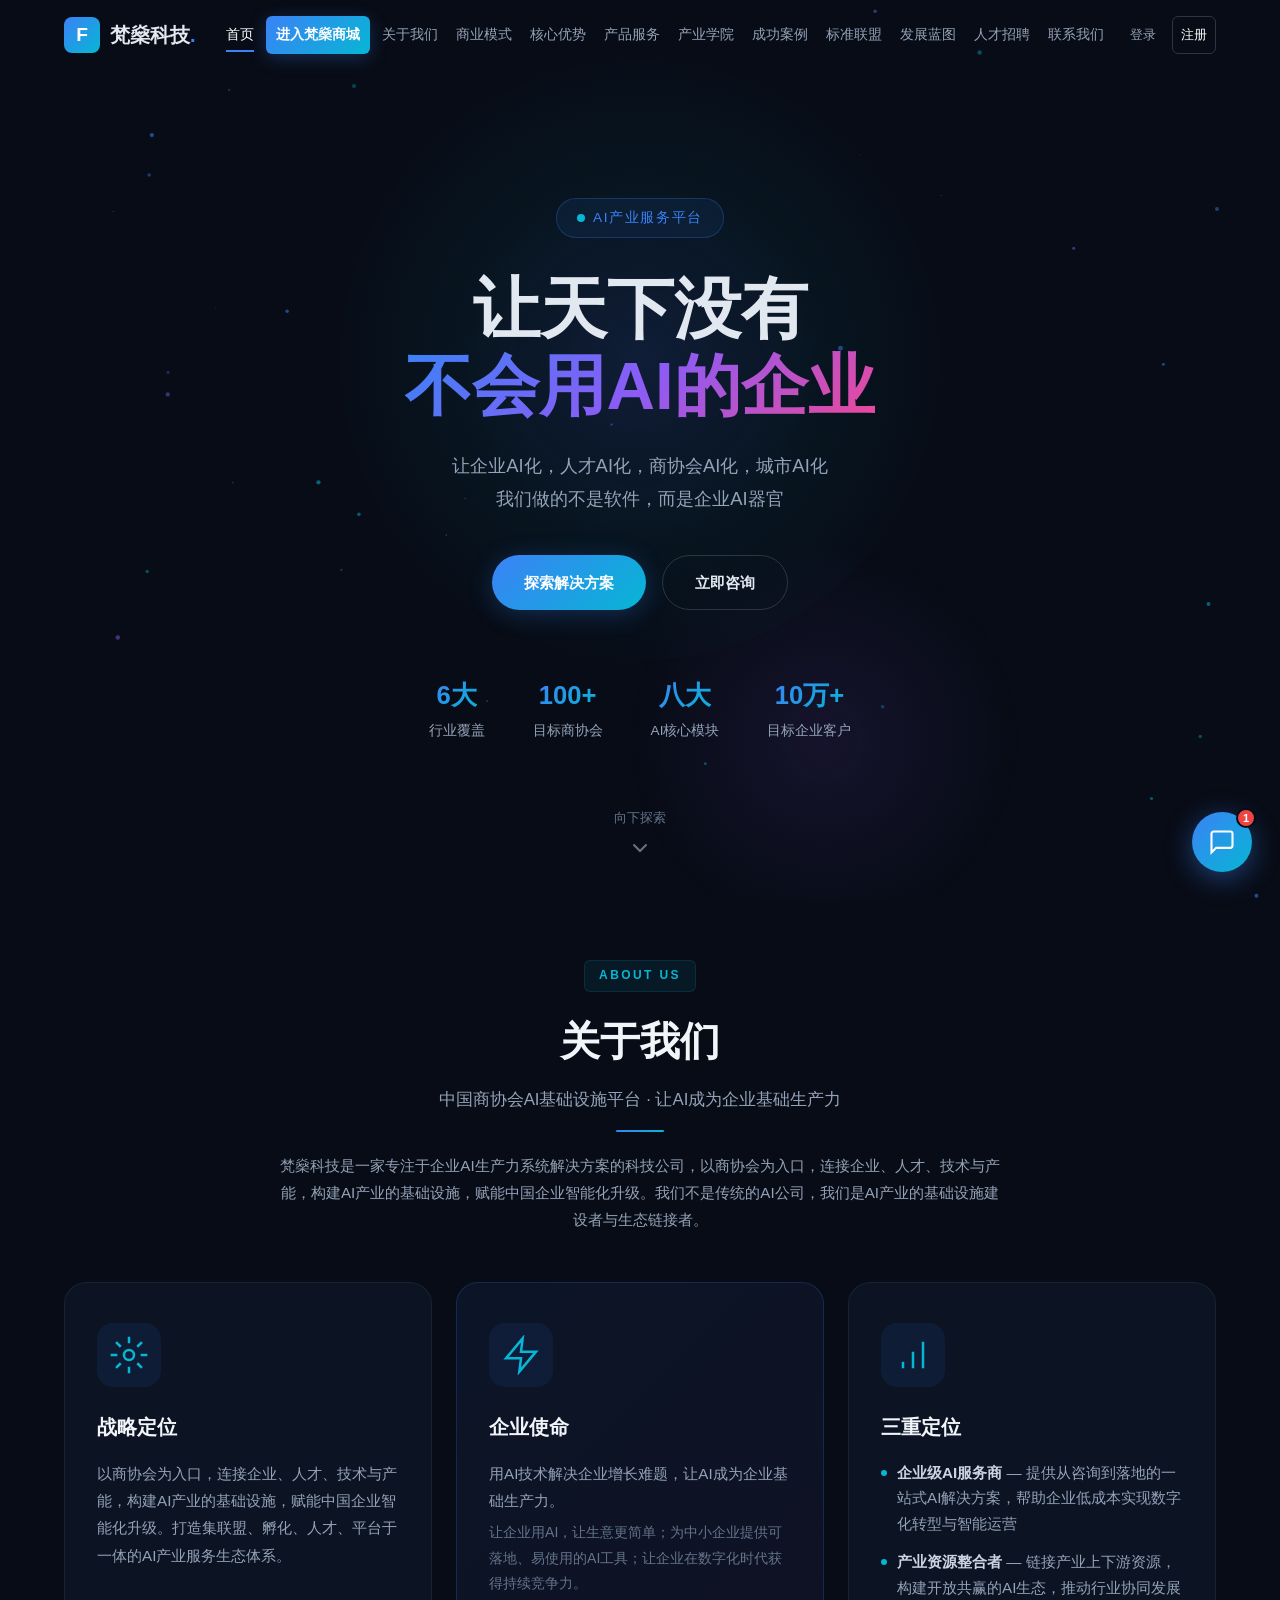
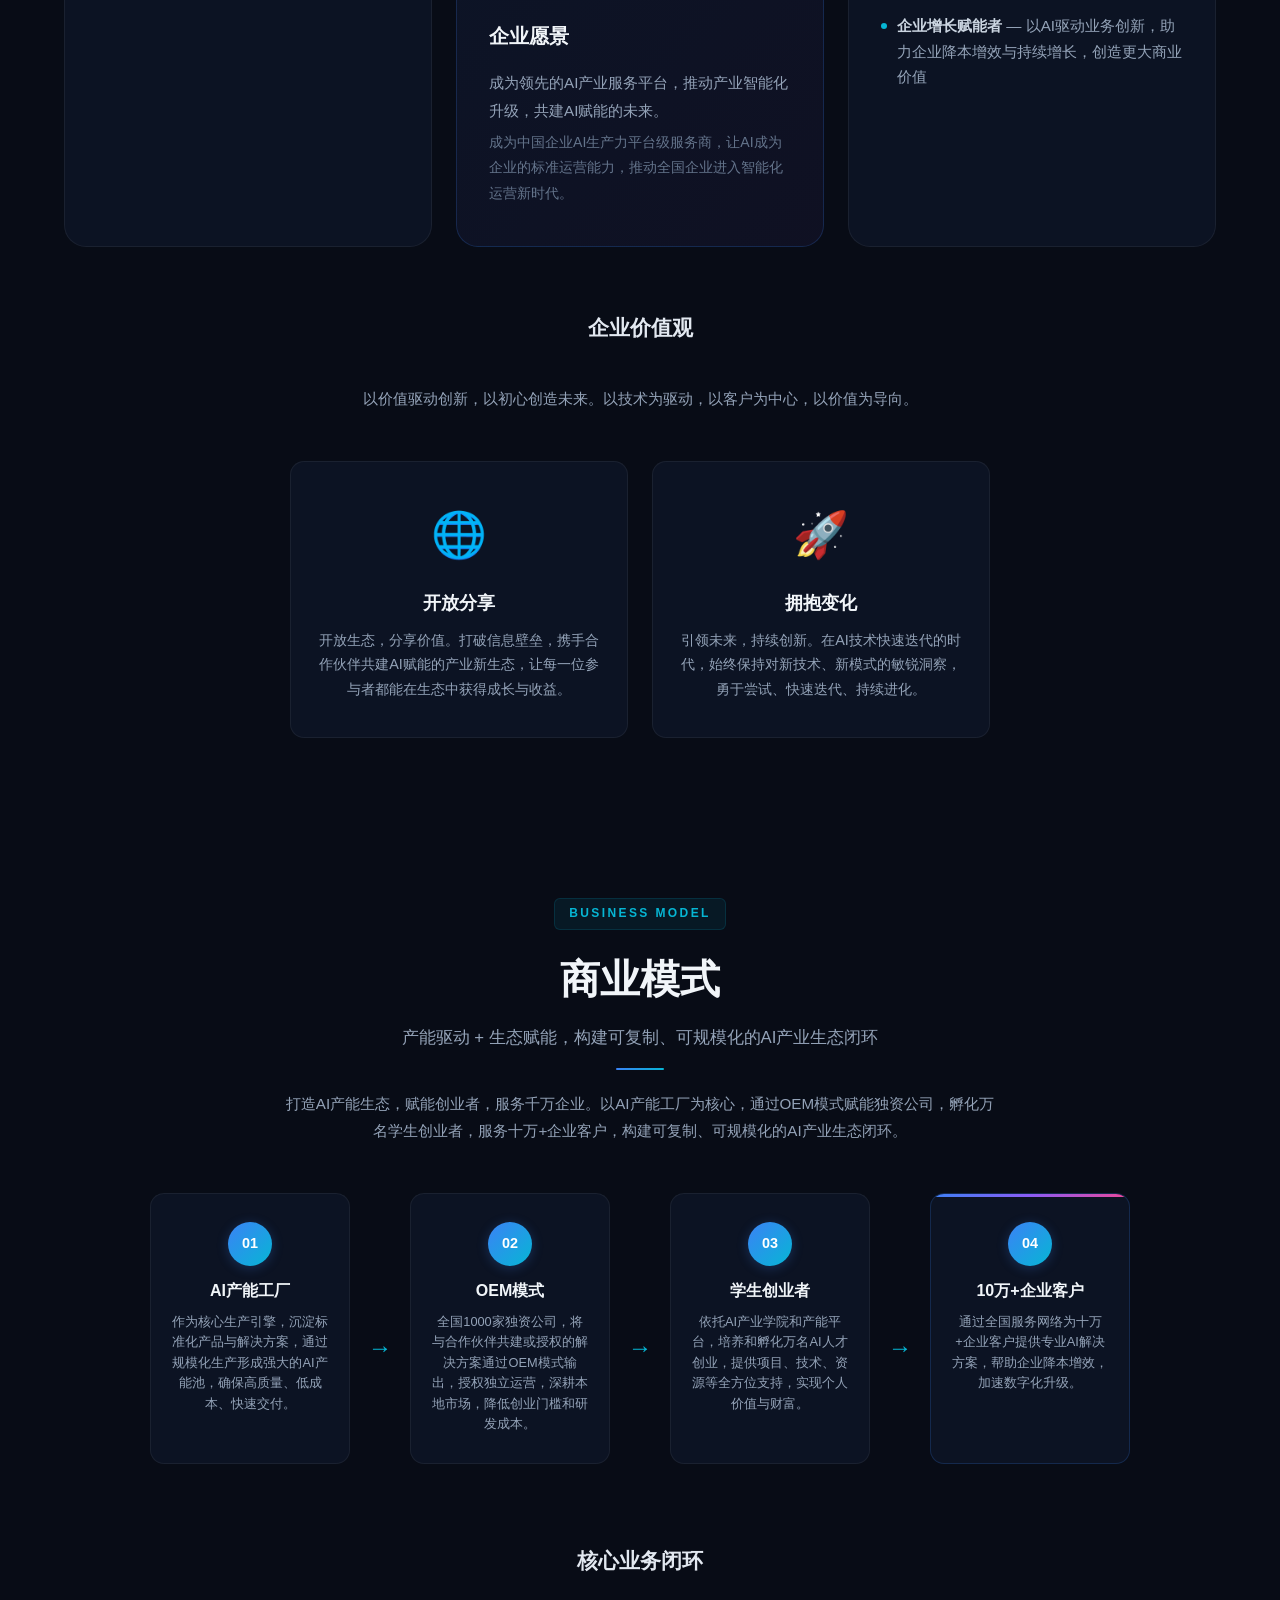
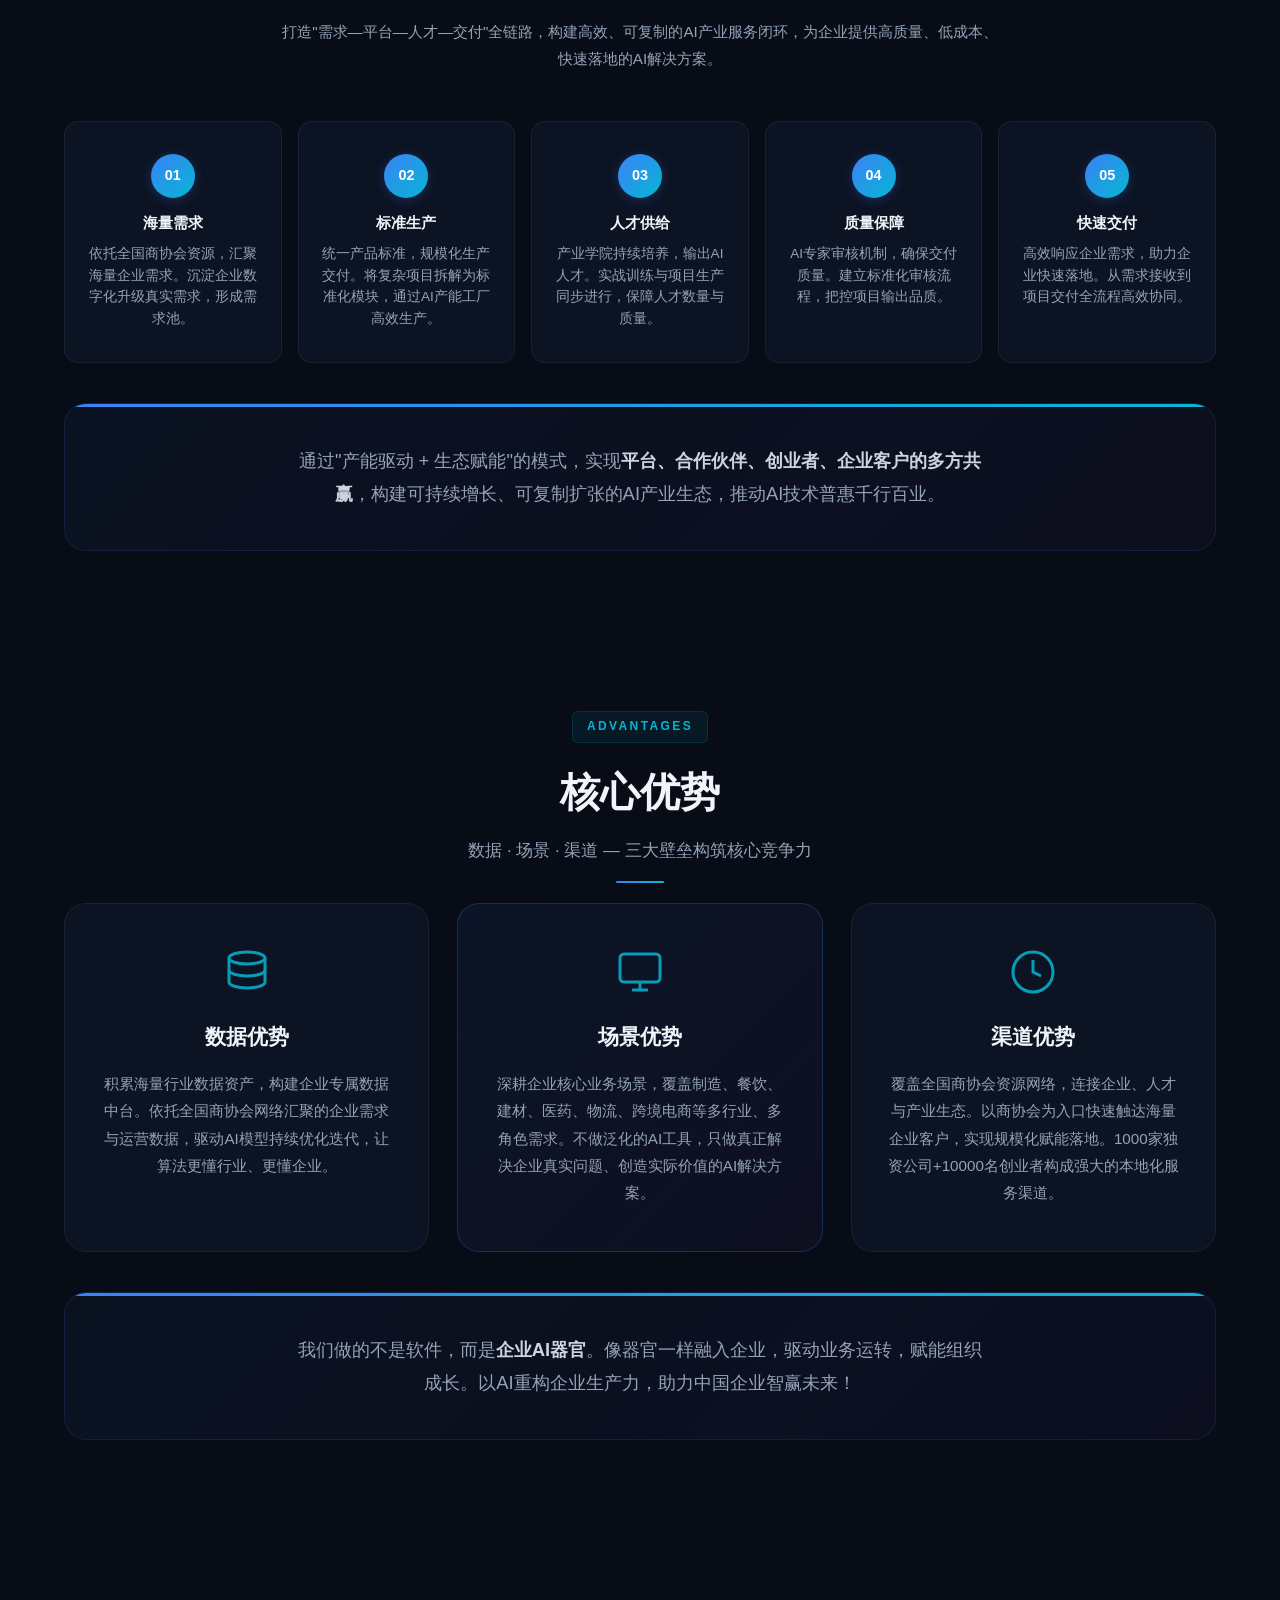
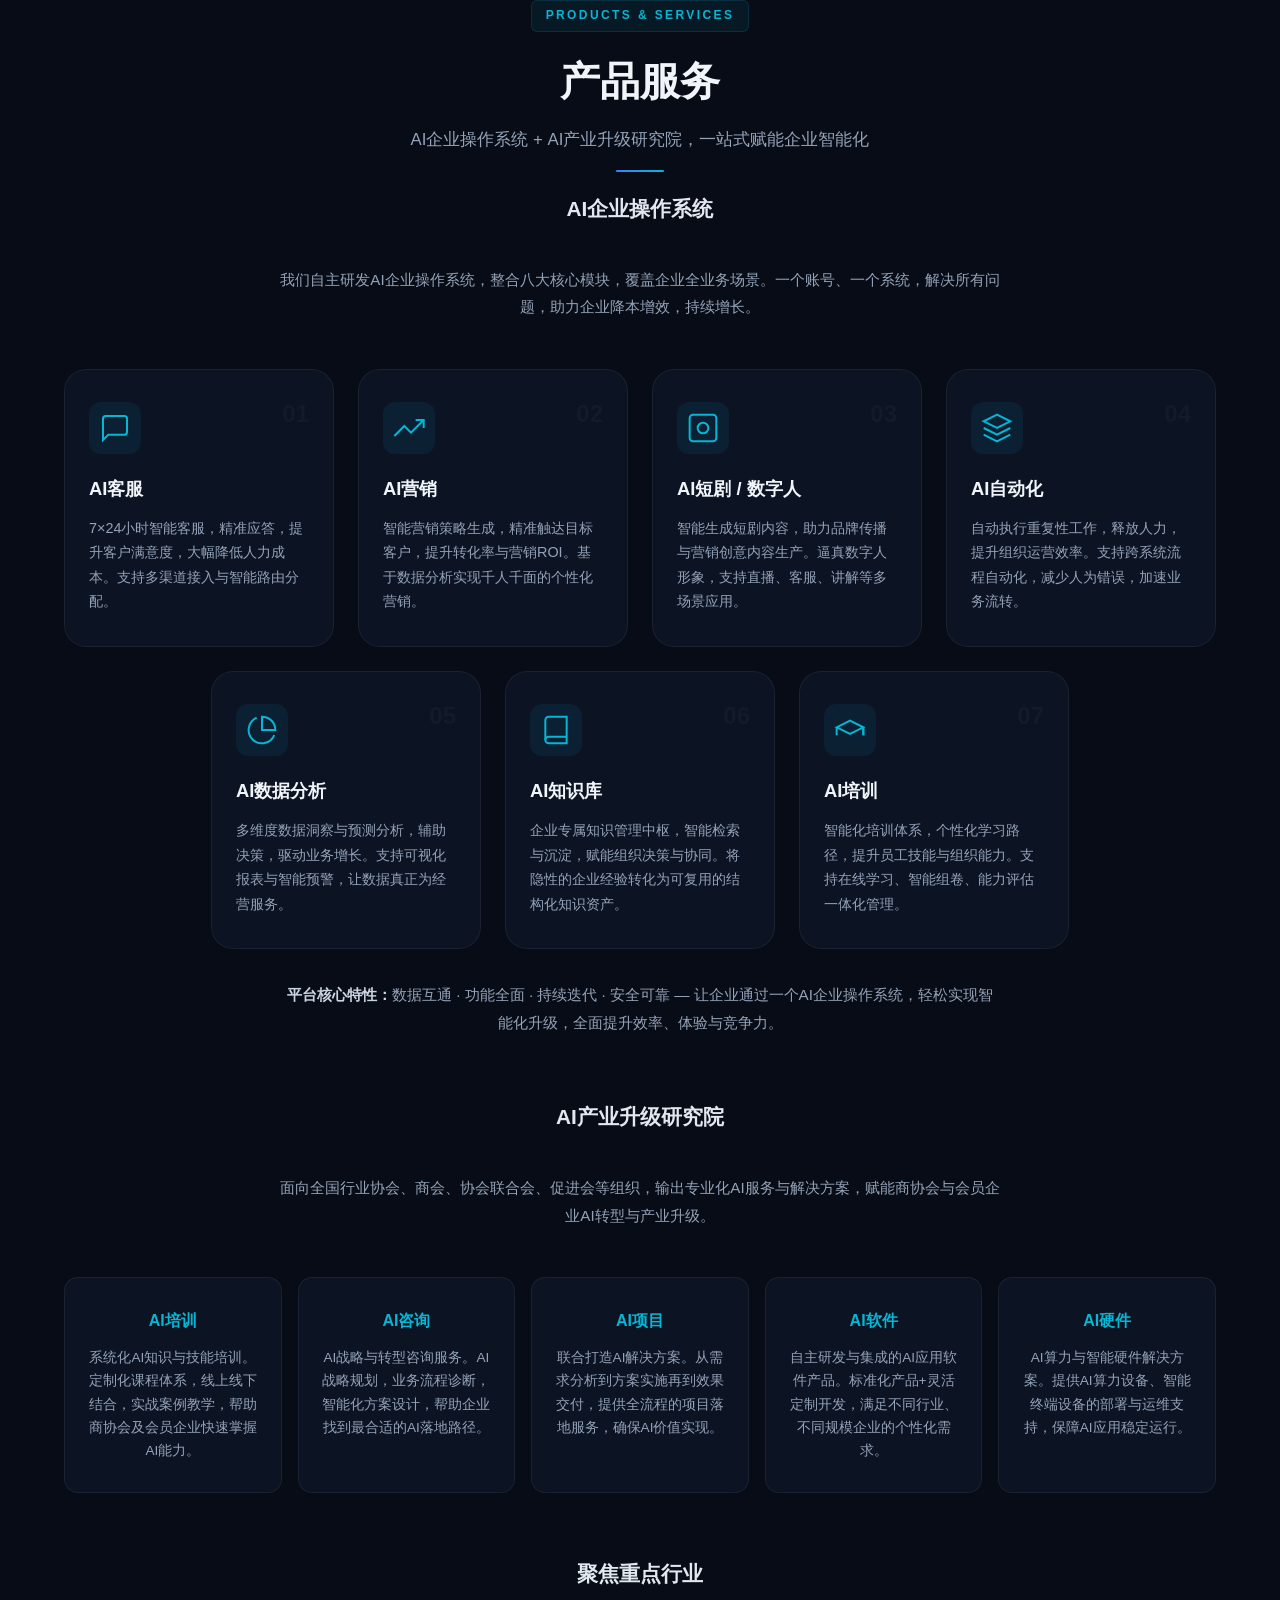
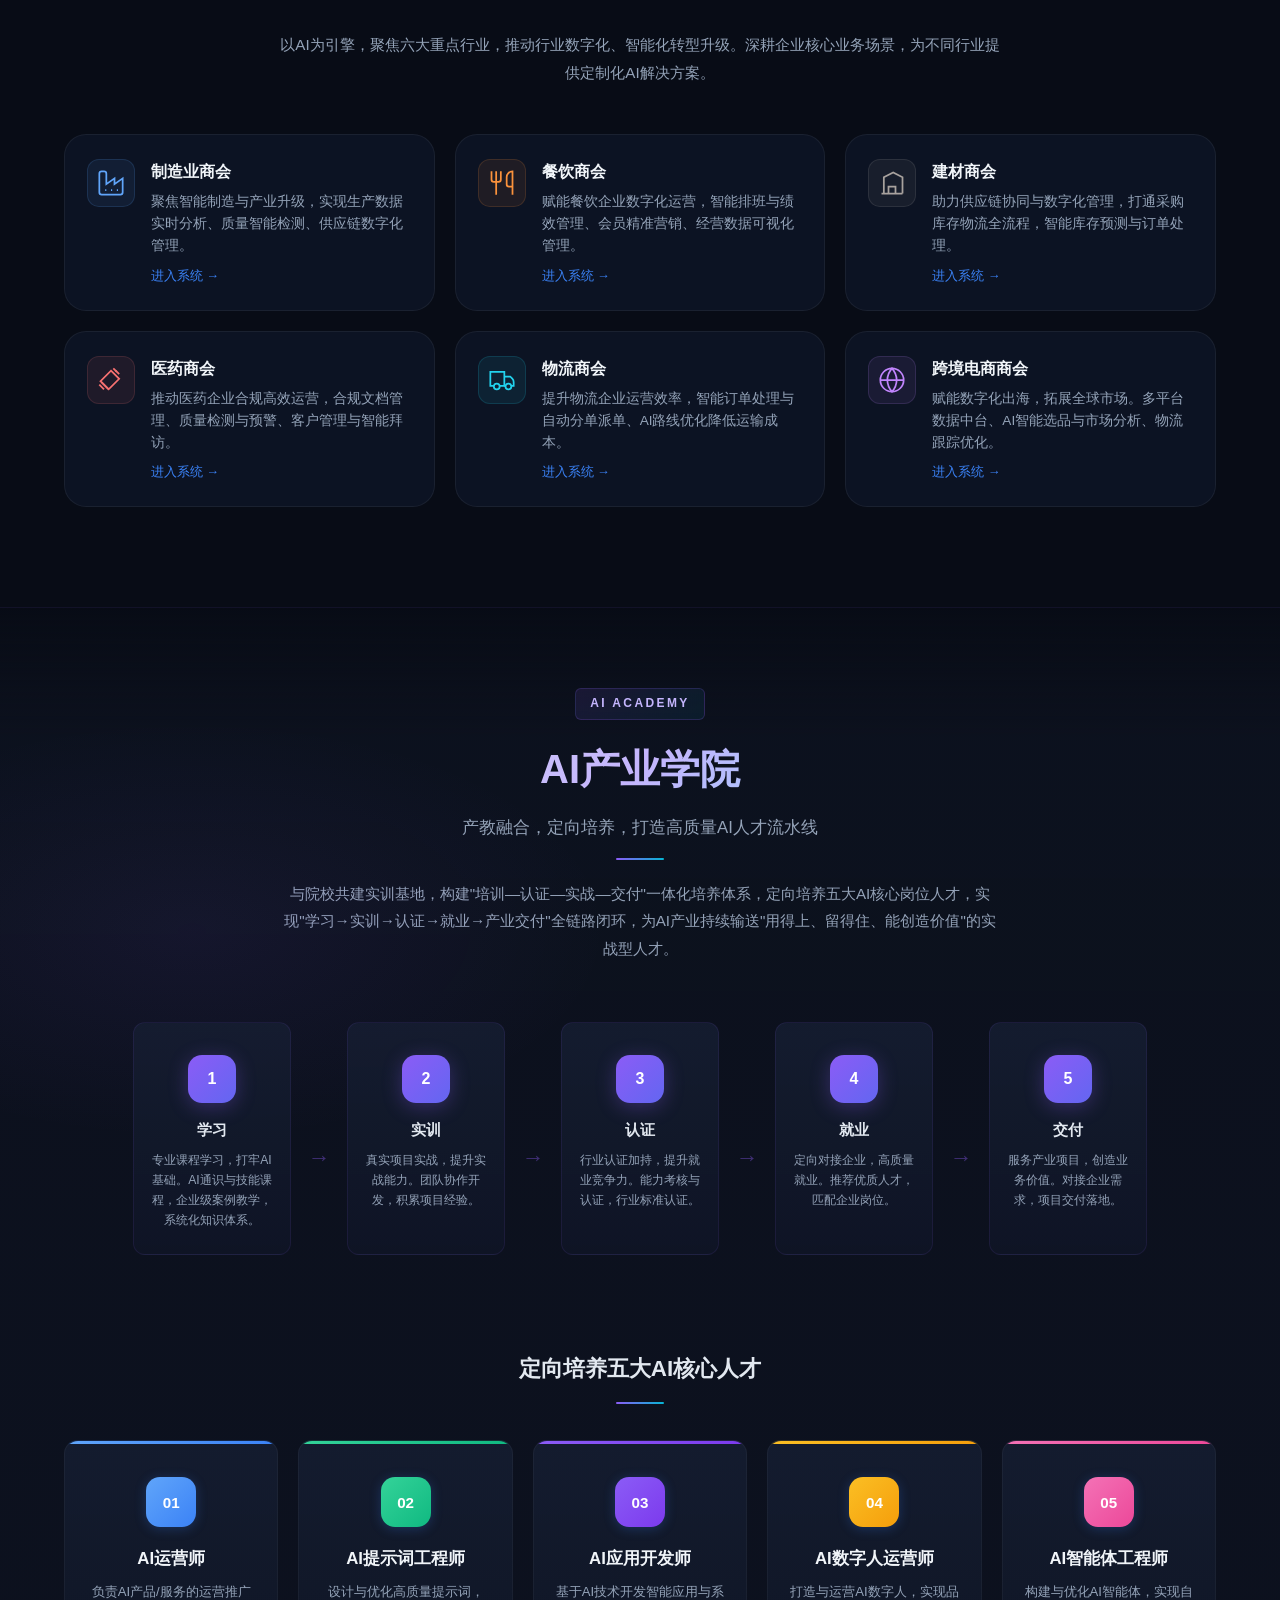
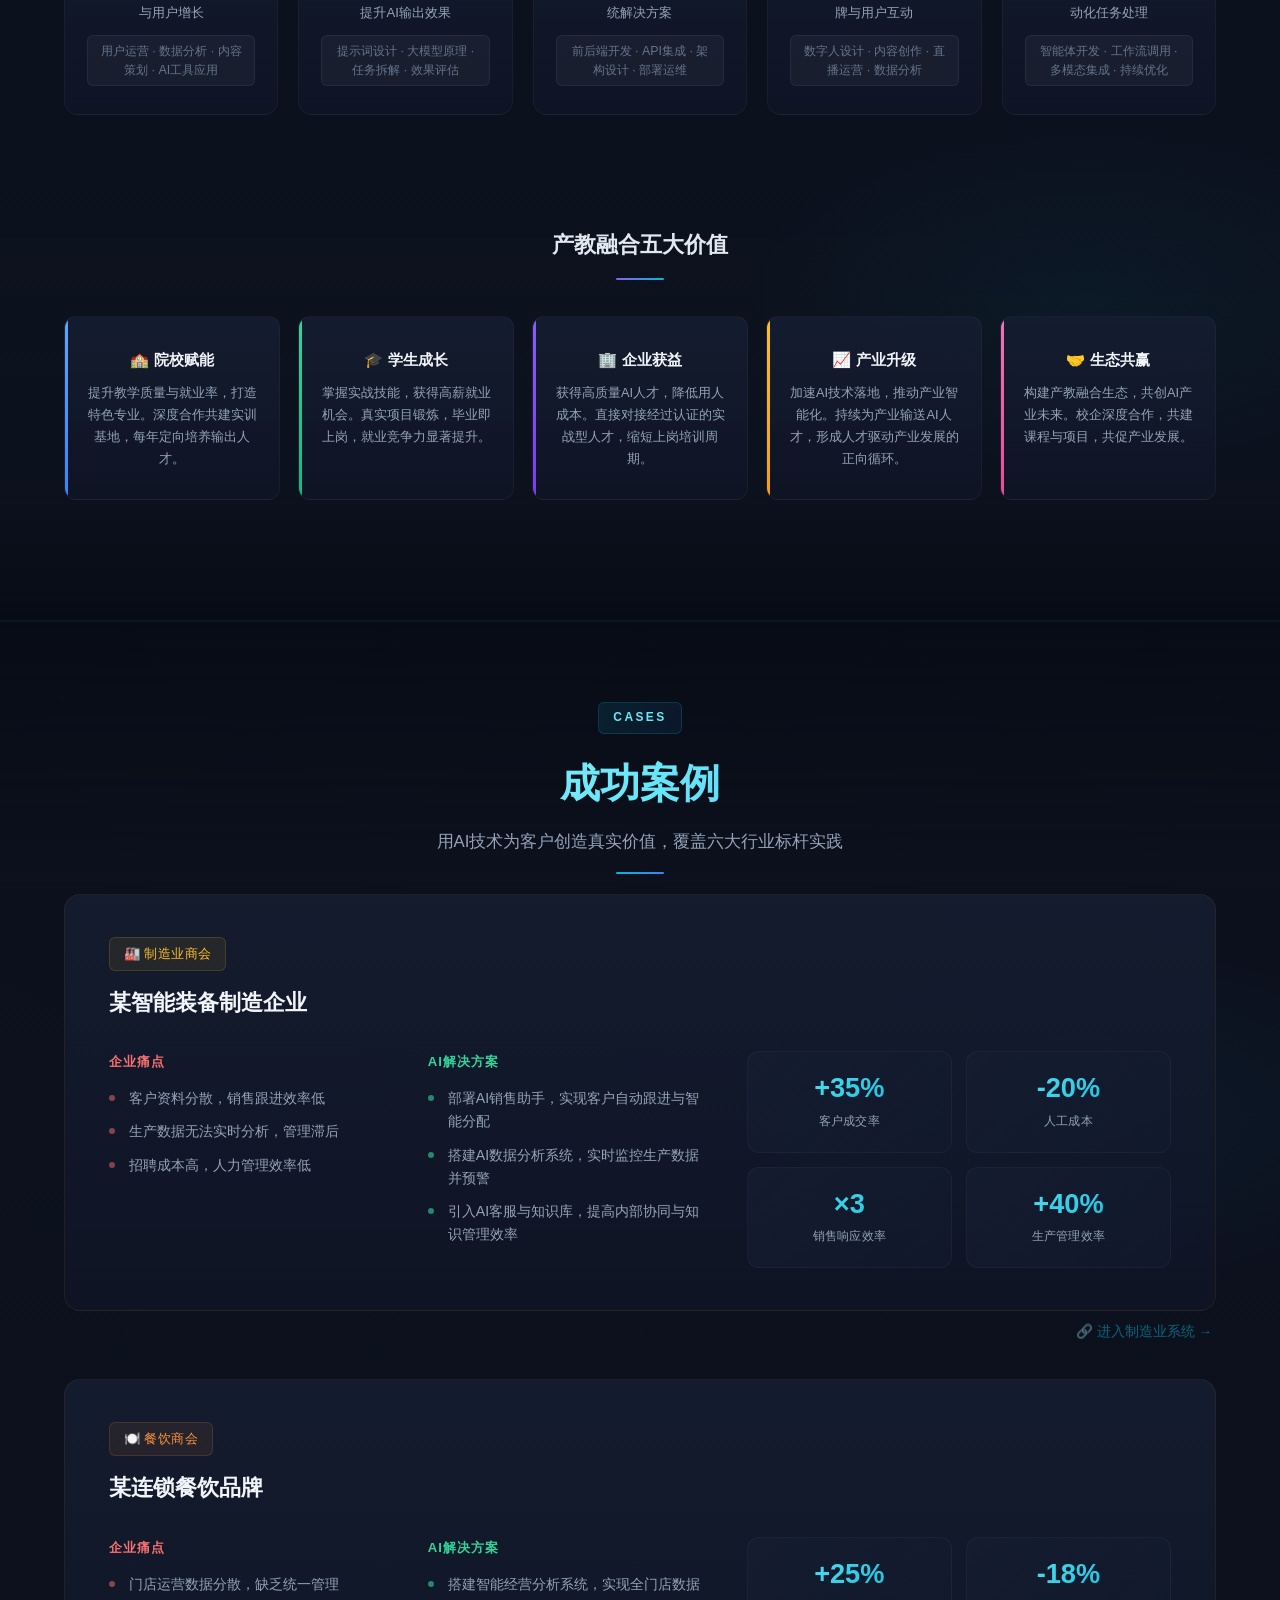
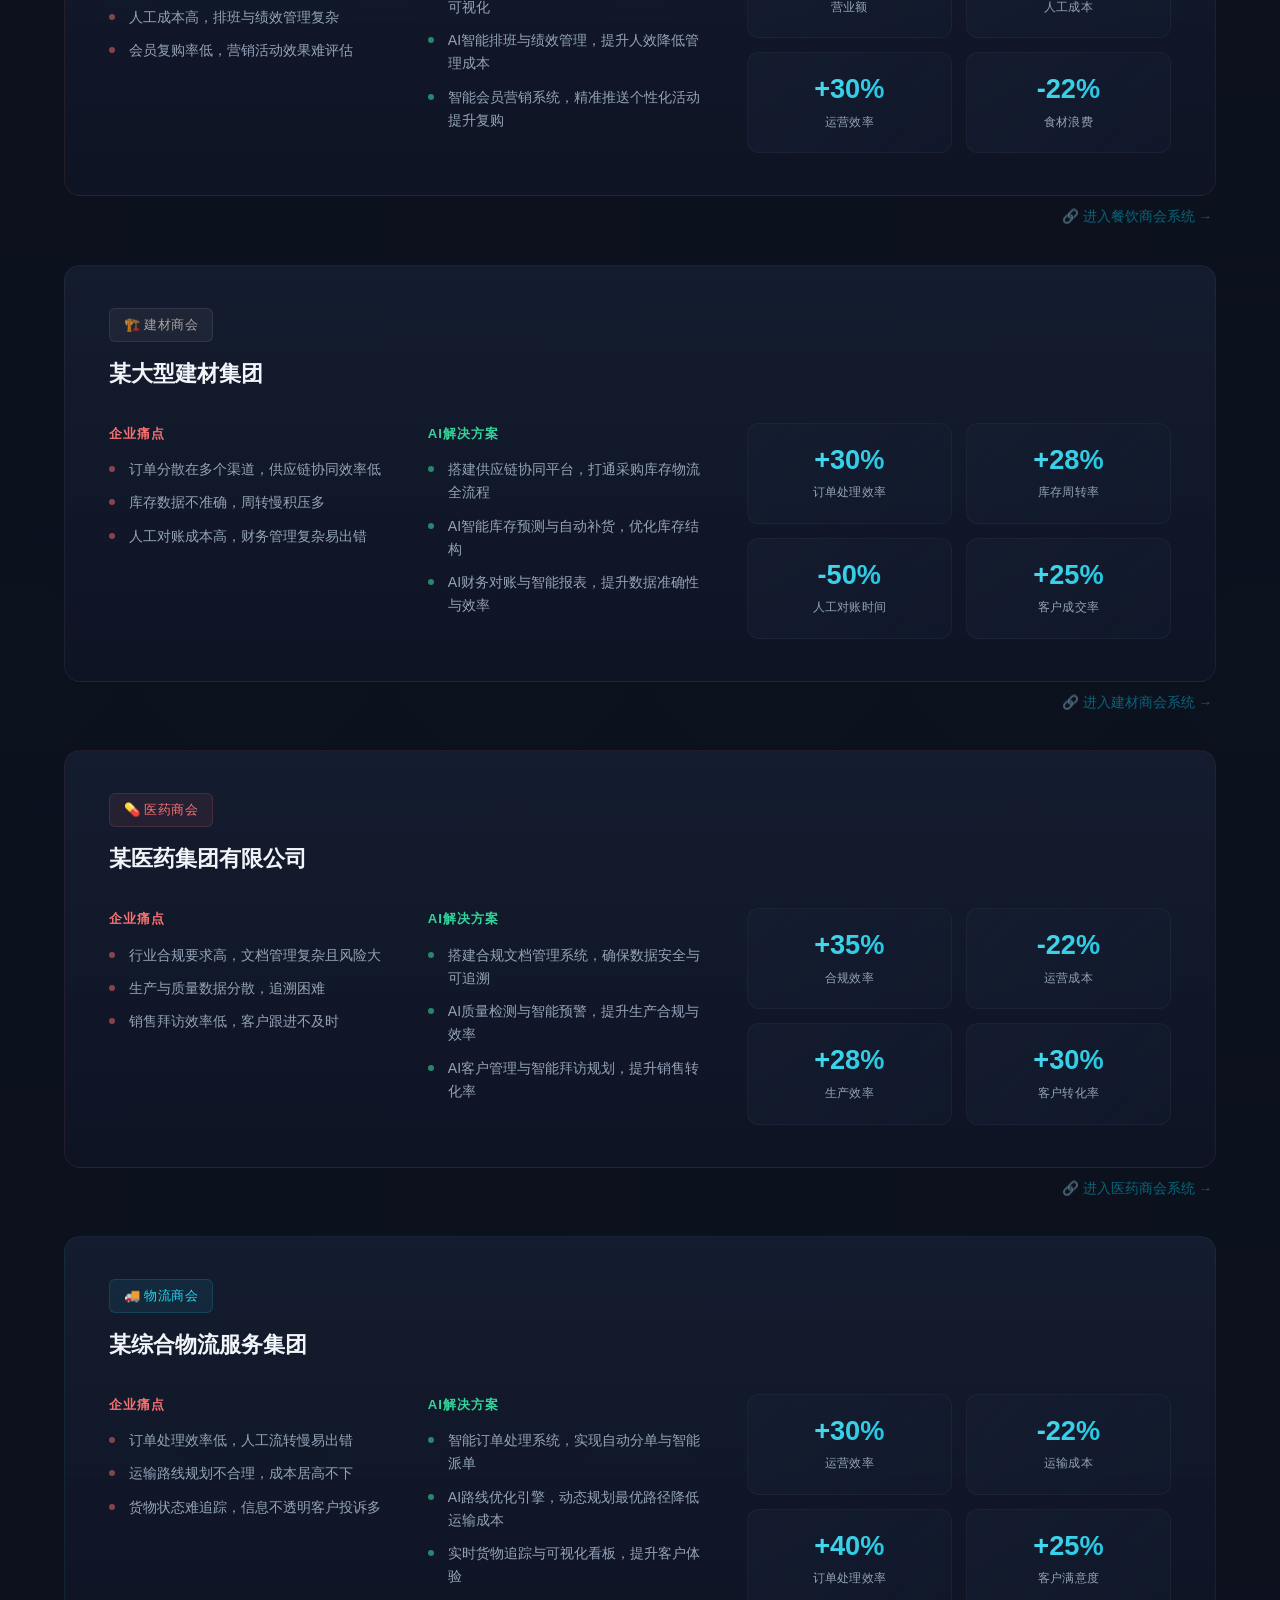
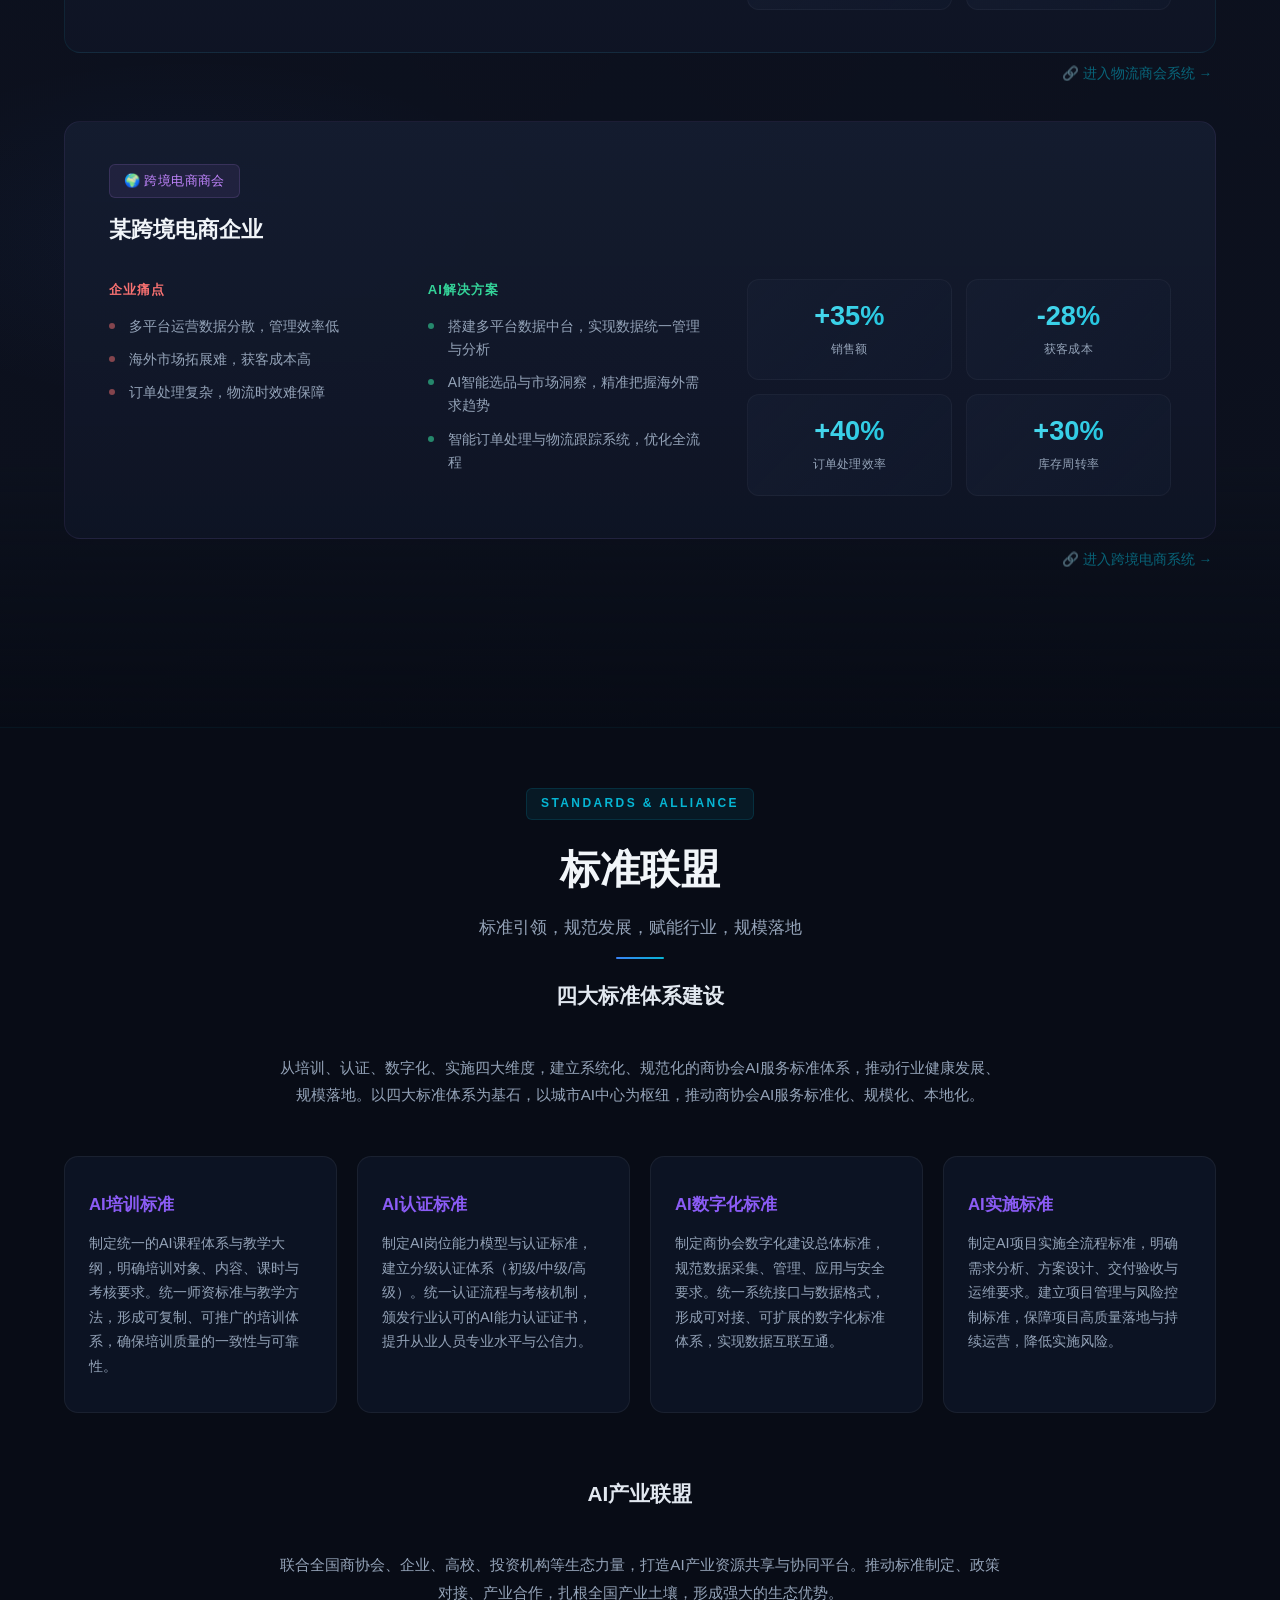
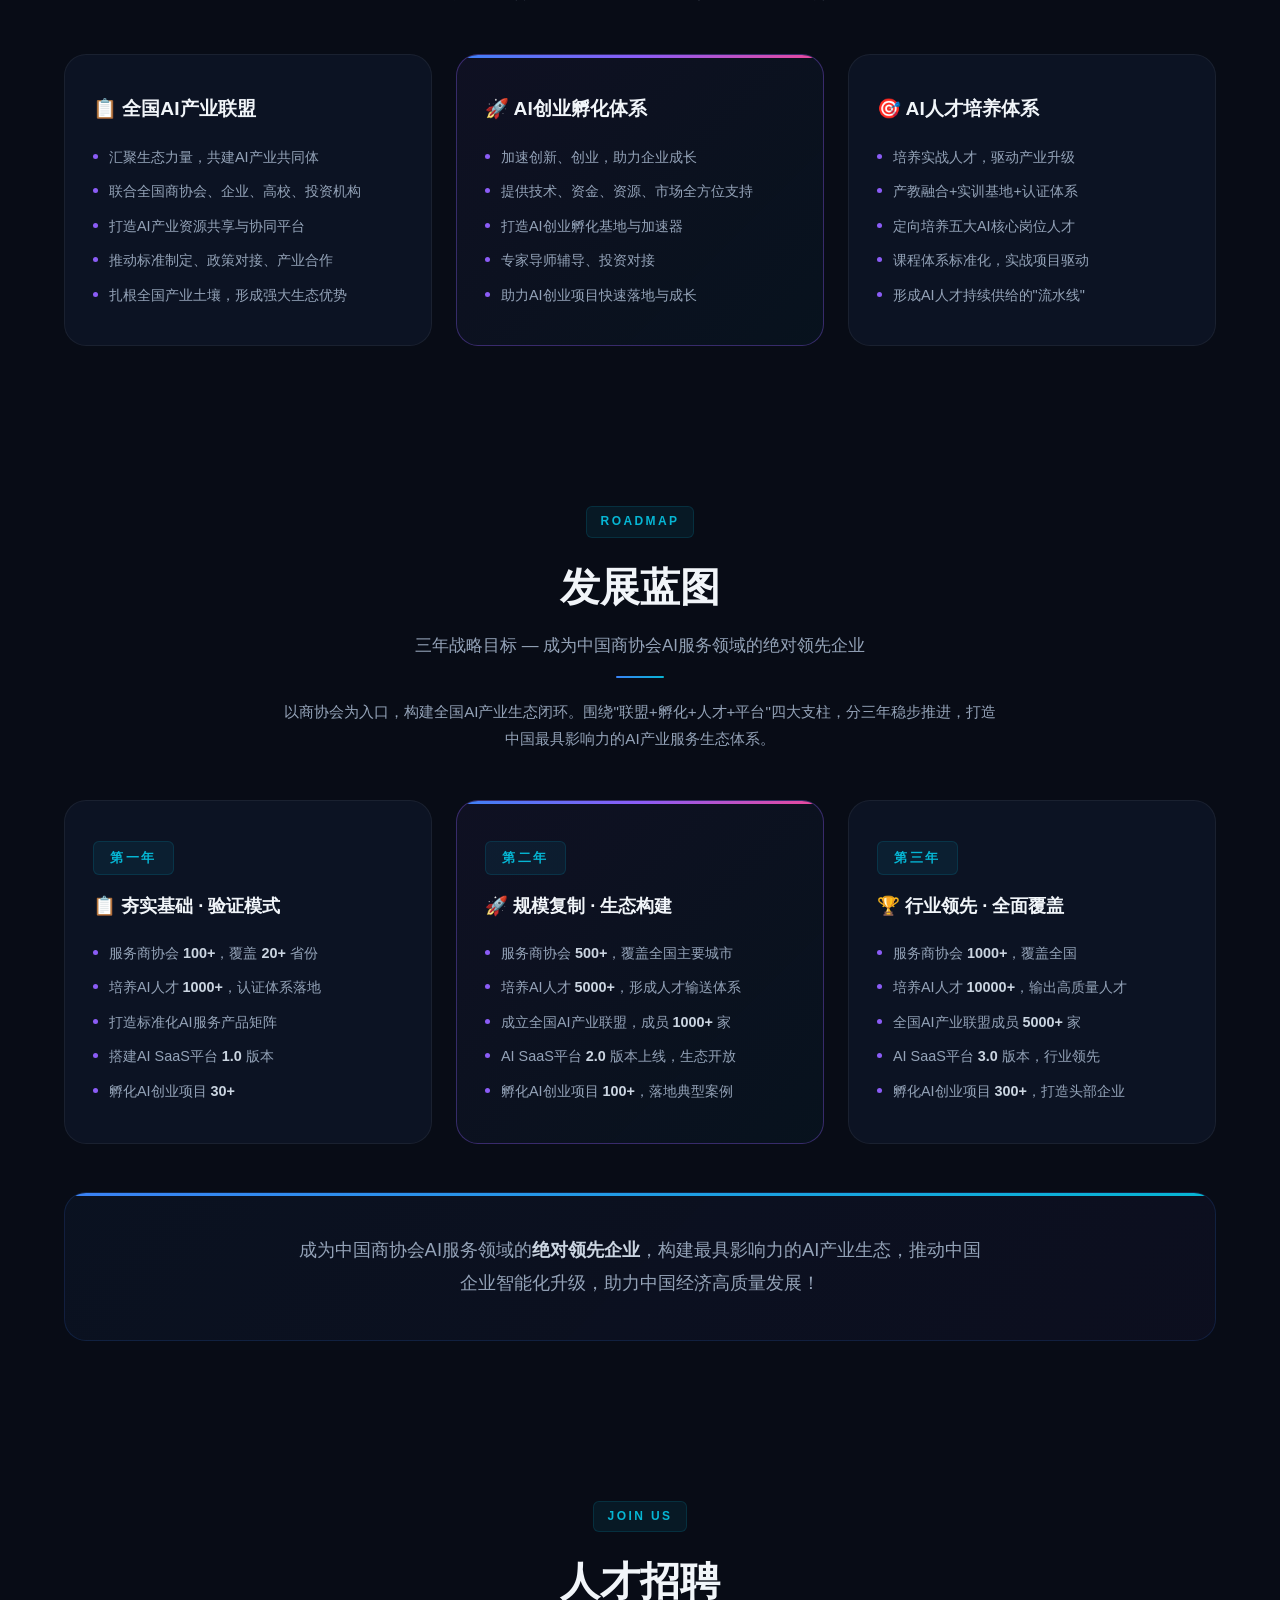
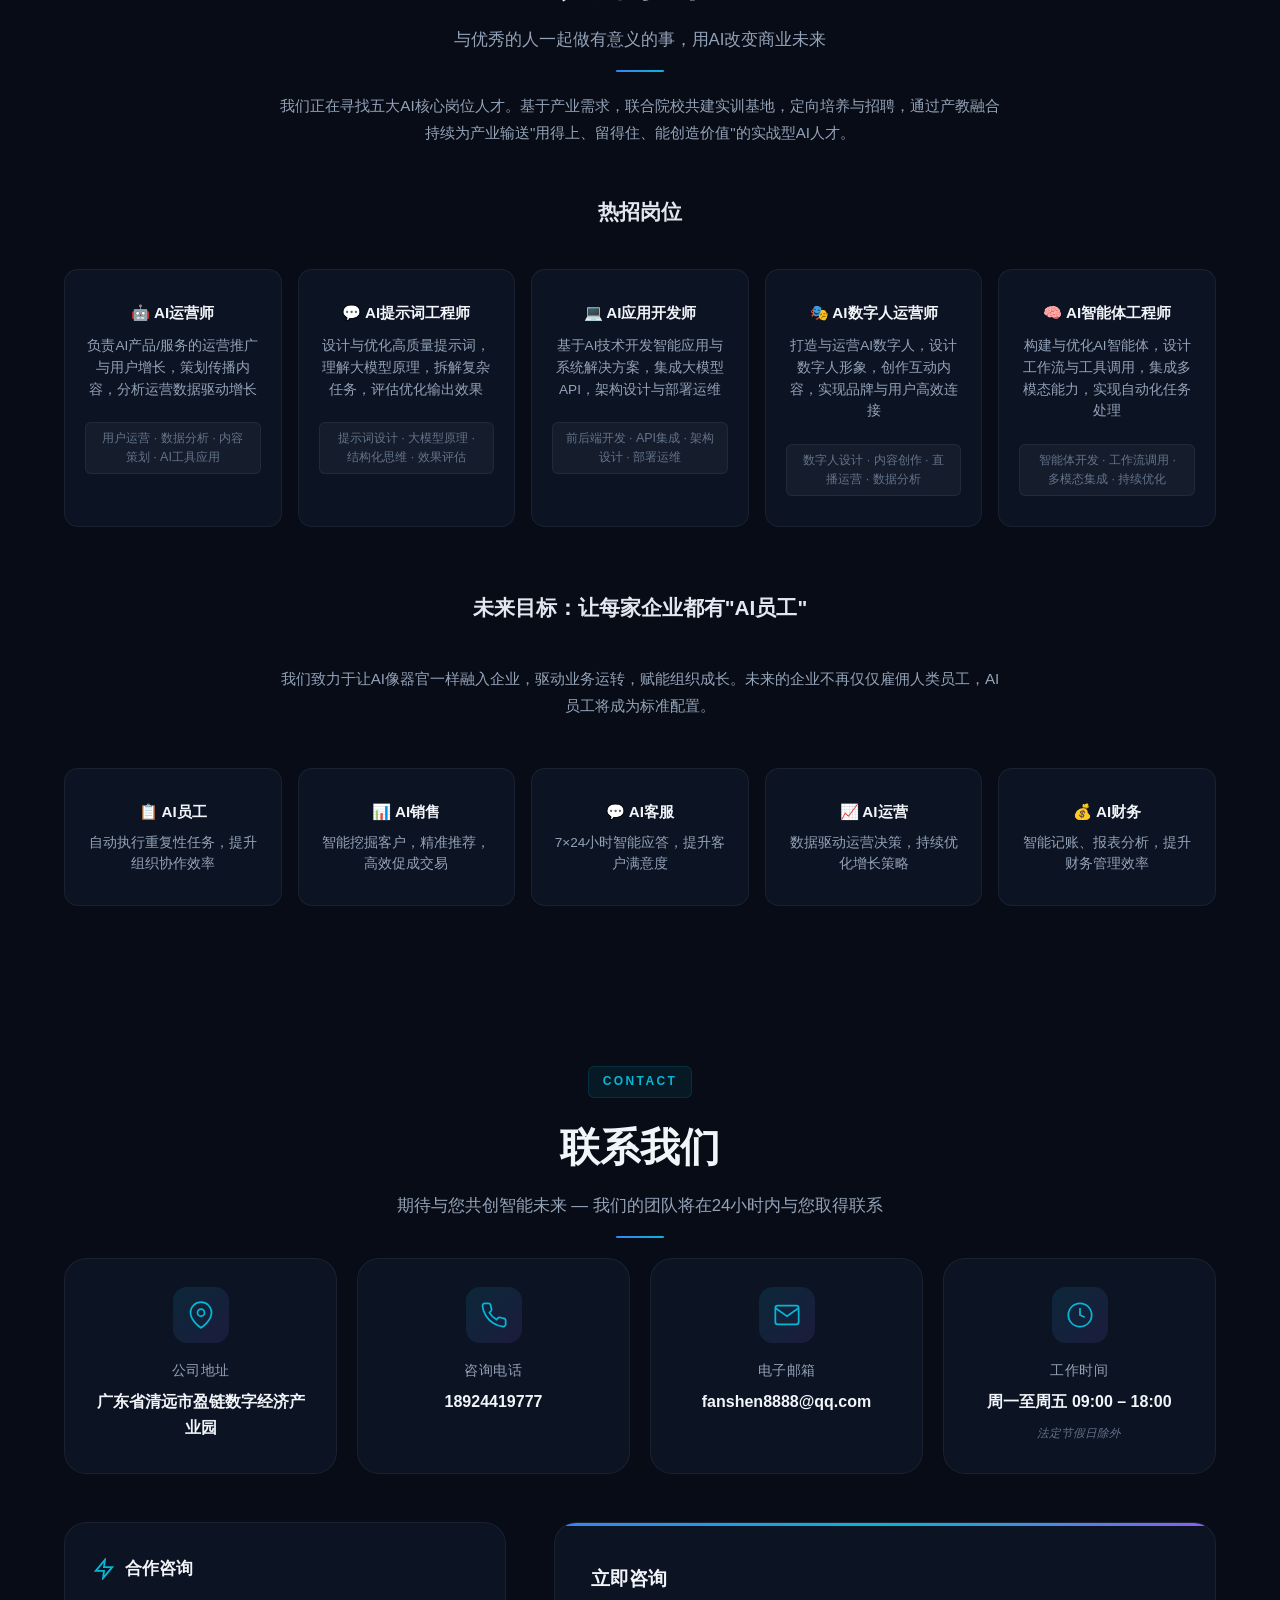
==== commit 4e289e29: "更新站点代码" ====
--- a/index.html
+++ b/index.html
@@ -12,6 +12,7 @@
     <script type="application/ld+json">{"@context":"https://schema.org","@type":"WebSite","name":"清远凡神","url":"https://qyfanshen.com/"}</script>
     <title>梵燊科技 | AI产业服务平台</title>
   <link rel="stylesheet" href="css/style.css?v=20250730d">
+  <link rel="stylesheet" href="css/user-auth.css?v=20260731a">
   <link rel="icon" href="data:image/svg+xml,<svg xmlns='http://www.w3.org/2000/svg' viewBox='0 0 32 32'><rect width='32' height='32' rx='6' fill='%233b82f6'/><text x='16' y='22' text-anchor='middle' fill='white' font-size='18' font-weight='bold'>F</text></svg>">
 </head>
 <body>
@@ -26,7 +27,7 @@
       </a>
       <nav class="nav" id="nav">
         <a href="#home" class="nav-link active">首页</a>
-        <a href="shop.php" class="nav-link nav-shop-link">梵燊商城</a>
+        <a href="shop.php" class="nav-link nav-shop-link">进入梵燊商城</a>
         <a href="#about" class="nav-link">关于我们</a>
         <a href="#business" class="nav-link">商业模式</a>
         <a href="#advantages" class="nav-link">核心优势</a>
@@ -37,6 +38,12 @@
         <a href="#roadmap" class="nav-link">发展蓝图</a>
         <a href="#recruit" class="nav-link">人才招聘</a>
         <a href="#contact" class="nav-link">联系我们</a>
+        <div class="user-nav">
+          <span data-auth-guest><button type="button" data-open-login>登录</button></span>
+          <span data-auth-guest><button type="button" class="user-register" data-open-register>注册</button></span>
+          <span data-auth-user hidden><a class="user-account" href="account.php"><span data-user-name></span> · 用户中心</a></span>
+          <span data-auth-user hidden><button type="button" data-user-logout>退出</button></span>
+        </div>
       </nav>
       <button class="menu-toggle" id="menuToggle" aria-label="菜单">
         <span></span><span></span><span></span>
@@ -977,7 +984,8 @@
         <div class="footer-col"><h4>生态合作</h4><a href="#honors">标准体系与联盟</a><a href="#recruit">人才招聘</a><a href="#contact">联系我们</a></div>
       </div>
       <div class="footer-bottom">
-        <p>&copy; 2026 梵燊科技 Fanshen Technology. All rights reserved.</p>
+        <p>&copy; 2026 清远梵燊人工智能科技有限公司</p>
+        <p><a href="https://beian.miit.gov.cn/" target="_blank" rel="noopener">粤ICP备2026080863号</a> | 公安联网备案号待取得后补充</p>
         <p>开放分享 · 拥抱变化 | <a href="#" class="privacy-trigger">隐私条款</a></p>
       </div>
     </div>
@@ -1060,5 +1068,6 @@
   </button>
 
   <script src="js/main.js?v=20250730d"></script>
+  <script src="js/user-auth.js?v=20260731a"></script>
 </body>
 </html>
--- a/css/style.css
+++ b/css/style.css
@@ -103,7 +103,20 @@
 .nav-link::after { content: ''; position: absolute; bottom: 0; left: 12px; right: 12px; height: 2px; background: var(--accent); width: 0; transition: width var(--transition); }
 .nav-link:hover, .nav-link.active { color: #fff; }
 .nav-link:hover::after, .nav-link.active::after { width: calc(100% - 24px); }
-.nav-shop-link { color: #67e8f9; font-weight: 700; }
+.nav-shop-link {
+  color: #fff;
+  font-weight: 700;
+  margin: 0 8px;
+  padding: 8px 14px;
+  background: var(--gradient-primary);
+  box-shadow: 0 4px 18px rgba(59,130,246,.28);
+}
+.nav-shop-link::after { display: none; }
+.nav-shop-link:hover {
+  color: #fff;
+  transform: translateY(-1px);
+  box-shadow: 0 7px 24px rgba(59,130,246,.4);
+}
 .menu-toggle { display: none; flex-direction: column; gap: 5px; background: none; border: none; cursor: pointer; padding: 4px; flex-shrink: 0; position: relative; z-index: 2; }
 .menu-toggle span { display: block; width: 24px; height: 2px; background: var(--text-primary); transition: var(--transition); }
 .menu-toggle.active span:nth-child(1) { transform: rotate(45deg) translate(5px,5px); }
@@ -1110,6 +1123,24 @@
   .advantages-grid { grid-template-columns: 1fr; }
   .roadmap-grid { grid-template-columns: repeat(3, 1fr); }
 }
+@media (min-width: 1101px) and (max-width: 1350px) {
+  .nav-link { padding-left: 8px; padding-right: 8px; }
+  .nav-link::after { left: 8px; right: 8px; }
+  .nav-link:hover::after, .nav-link.active::after { width: calc(100% - 16px); }
+  .nav-shop-link { margin-left: 2px; margin-right: 2px; padding-left: 10px; padding-right: 10px; }
+  .user-nav { gap: 3px; margin-left: 3px; }
+  .user-nav button, .user-nav a { padding-left: 6px; padding-right: 6px; }
+}
+@media (max-width: 1100px) {
+  .header { padding: 12px 0; }
+  .header.scrolled { padding: 8px 0; }
+  .nav { position: fixed; top: 0; right: -100%; width: 280px; height: 100vh; background: rgba(13,19,32,0.95); -webkit-backdrop-filter: blur(20px); backdrop-filter: blur(20px); flex-direction: column; padding: 80px 32px 32px; gap: 0; transition: var(--transition); border-left: 1px solid var(--border); overflow-y: auto; align-items: stretch; }
+  .nav.active { right: 0; }
+  .menu-toggle { display: flex; z-index: 1001; }
+  .nav-link { padding: 10px 16px; border-radius: 8px; font-size: .95rem; }
+  .nav-link::after { display: none; }
+  .nav-shop-link { margin: 4px 0 10px; text-align: center; padding: 12px 16px; }
+}
 @media (max-width: 1024px) {
   .about-grid { grid-template-columns: 1fr; }
   .solutions-grid .solution-card { flex: 0 0 calc(50% - 12px); min-width: 200px; }
@@ -1125,13 +1156,6 @@
   .academy-arrow { flex: 0 0 22px; font-size: 1.1rem; }
 }
 @media (max-width: 768px) {
-  .header { padding: 12px 0; }
-  .header.scrolled { padding: 8px 0; }
-  .nav { position: fixed; top: 0; right: -100%; width: 280px; height: 100vh; background: rgba(13,19,32,0.95); -webkit-backdrop-filter: blur(20px); backdrop-filter: blur(20px); flex-direction: column; padding: 80px 32px 32px; gap: 0; transition: var(--transition); border-left: 1px solid var(--border); overflow-y: auto; align-items: stretch; }
-  .nav.active { right: 0; }
-  .menu-toggle { display: flex; z-index: 1001; }
-  .nav-link { padding: 10px 16px; border-radius: 8px; font-size: .95rem; }
-  .nav-link::after { display: none; }
   .hero { padding: 100px 0 60px; min-height: auto; }
   .hero-stats { gap: 20px; }
   .solutions-grid .solution-card { flex: 0 0 100%; min-width: auto; }
--- a/css/user-auth.css
+++ b/css/user-auth.css
@@ -0,0 +1,23 @@
+.user-nav { display: flex; align-items: center; gap: 8px; margin-left: 8px; white-space: nowrap; }
+.user-nav button, .user-nav a { border: 0; background: transparent; color: var(--text-secondary, #94a3b8); font: inherit; font-size: .84rem; cursor: pointer; text-decoration: none; padding: 7px 8px; }
+.user-nav button:hover, .user-nav a:hover { color: #fff; }
+.user-nav .user-register { color: #fff; border: 1px solid rgba(255,255,255,.16); border-radius: 6px; }
+.user-nav .user-account { color: #67e8f9; font-weight: 700; }
+.auth-modal { position: fixed; inset: 0; z-index: 3000; display: none; align-items: center; justify-content: center; padding: 20px; background: rgba(2,6,23,.78); }
+.auth-modal.active { display: flex; }
+.auth-panel { width: min(420px,100%); background: #0d1320; border: 1px solid rgba(255,255,255,.12); border-radius: 8px; box-shadow: 0 24px 80px rgba(0,0,0,.5); overflow: hidden; }
+.auth-head { display: flex; align-items: center; border-bottom: 1px solid rgba(255,255,255,.09); }
+.auth-tab { flex: 1; padding: 16px; border: 0; background: transparent; color: #94a3b8; font-size: 1rem; cursor: pointer; }
+.auth-tab.active { color: #fff; box-shadow: inset 0 -2px #3b82f6; }
+.auth-close { width: 48px; height: 48px; border: 0; background: transparent; color: #94a3b8; font-size: 1.7rem; cursor: pointer; }
+.auth-form { display: none; padding: 24px; }
+.auth-form.active { display: block; }
+.auth-form label { display: block; margin: 14px 0 6px; color: #94a3b8; font-size: .86rem; }
+.auth-form input[type="text"], .auth-form input[type="tel"], .auth-form input[type="password"] { width: 100%; padding: 11px 12px; border: 1px solid rgba(255,255,255,.14); border-radius: 6px; background: #111827; color: #fff; font: inherit; }
+.auth-submit { width: 100%; margin-top: 20px; padding: 12px; border: 0; border-radius: 6px; background: #2563eb; color: #fff; font-size: 1rem; cursor: pointer; }
+.auth-submit:disabled { opacity: .55; cursor: wait; }
+.auth-consent { display: flex; gap: 8px; align-items: flex-start; margin-top: 15px; color: #94a3b8; font-size: .8rem; line-height: 1.6; }
+.auth-consent input { margin-top: 4px; }
+.auth-consent a { color: #67e8f9; }
+.auth-error { min-height: 20px; margin-top: 12px; color: #fca5a5; font-size: .85rem; }
+@media (max-width: 1100px) { .nav .user-nav { margin: 10px 0 0; padding-top: 10px; border-top: 1px solid rgba(255,255,255,.08); justify-content: center; } }
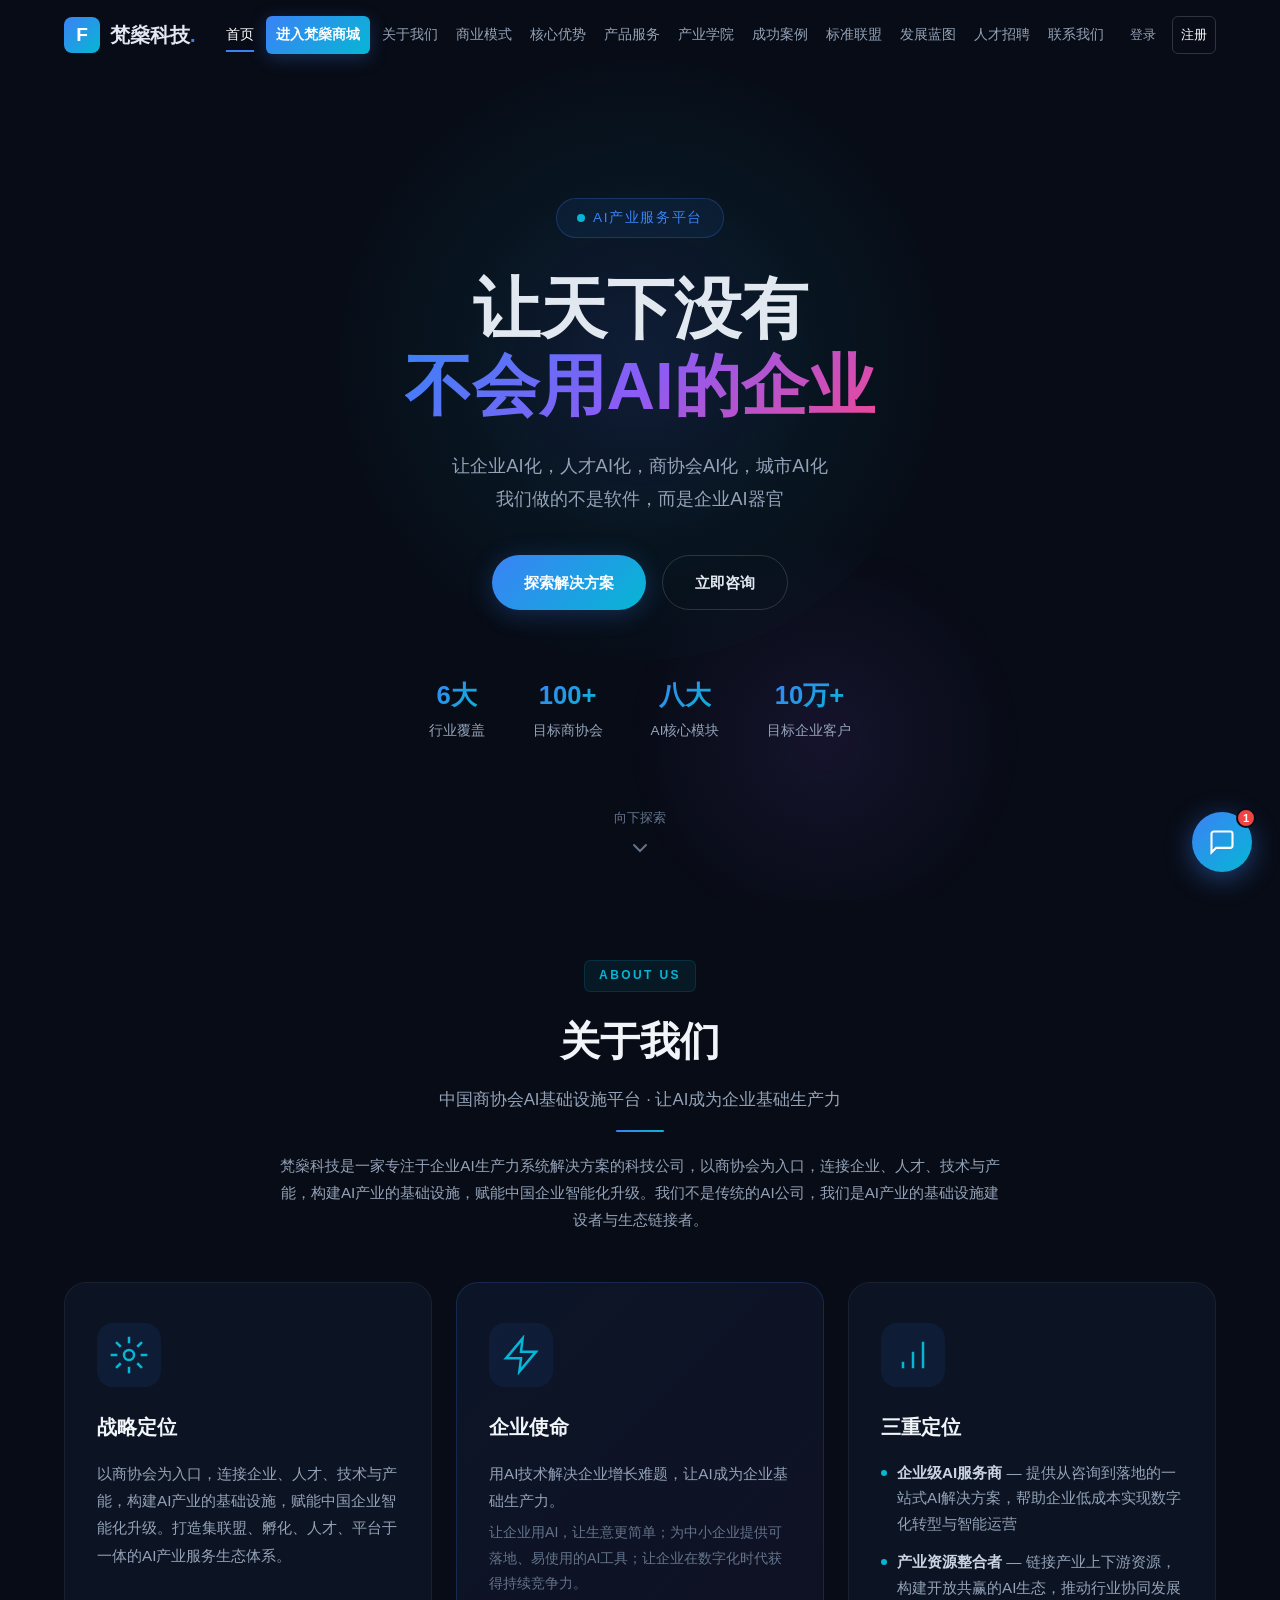
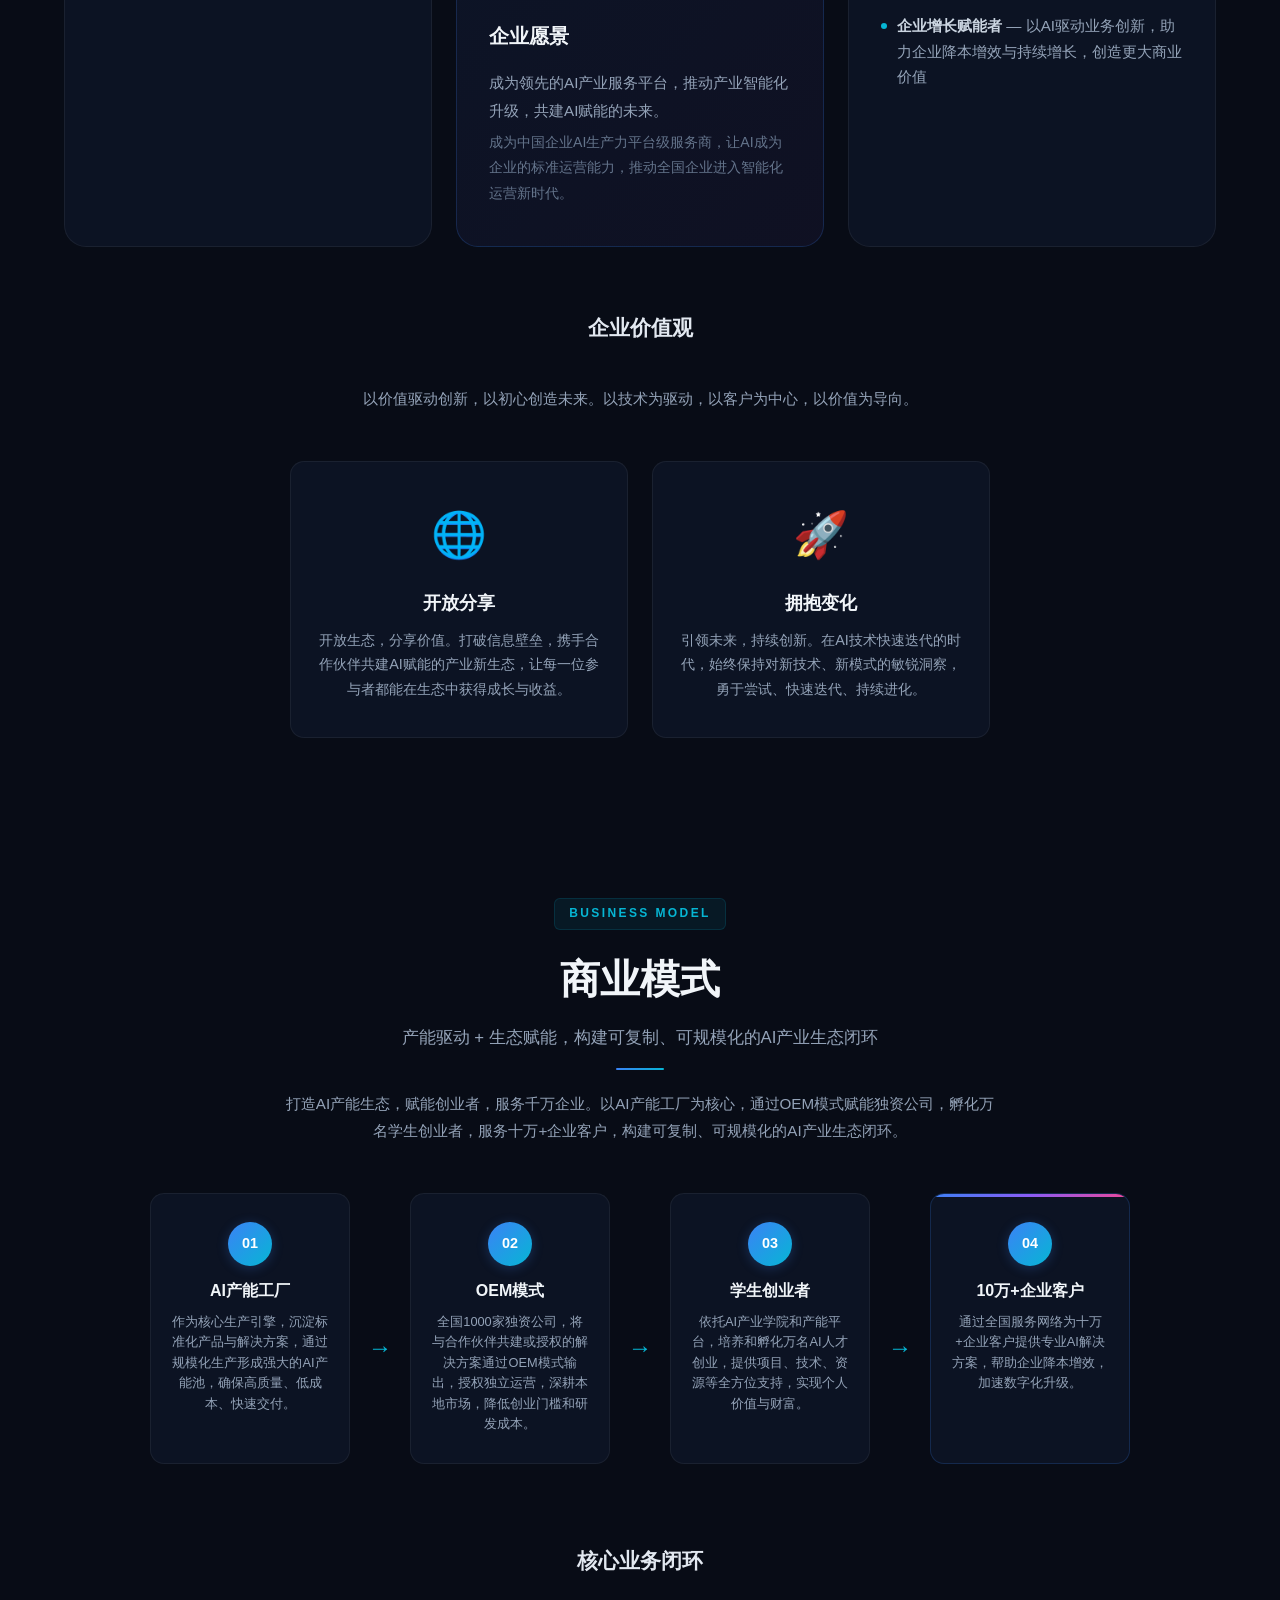
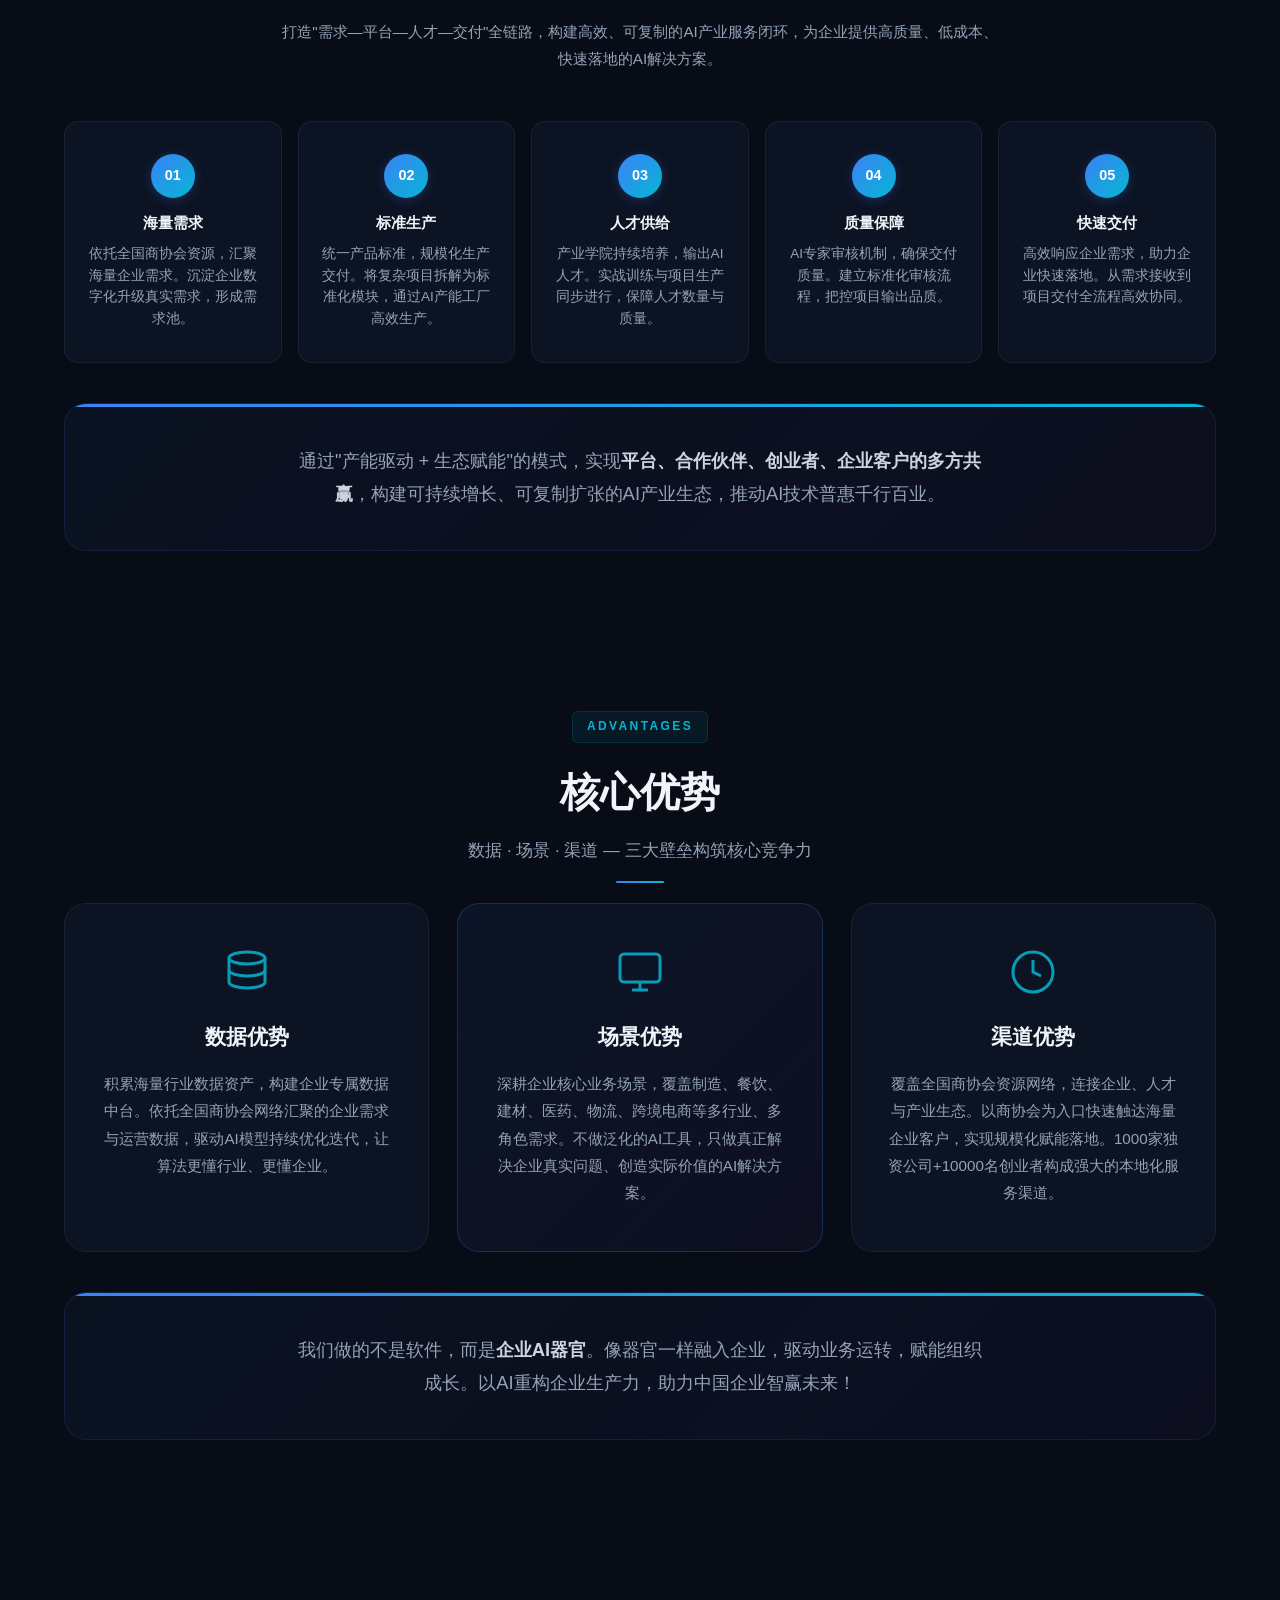
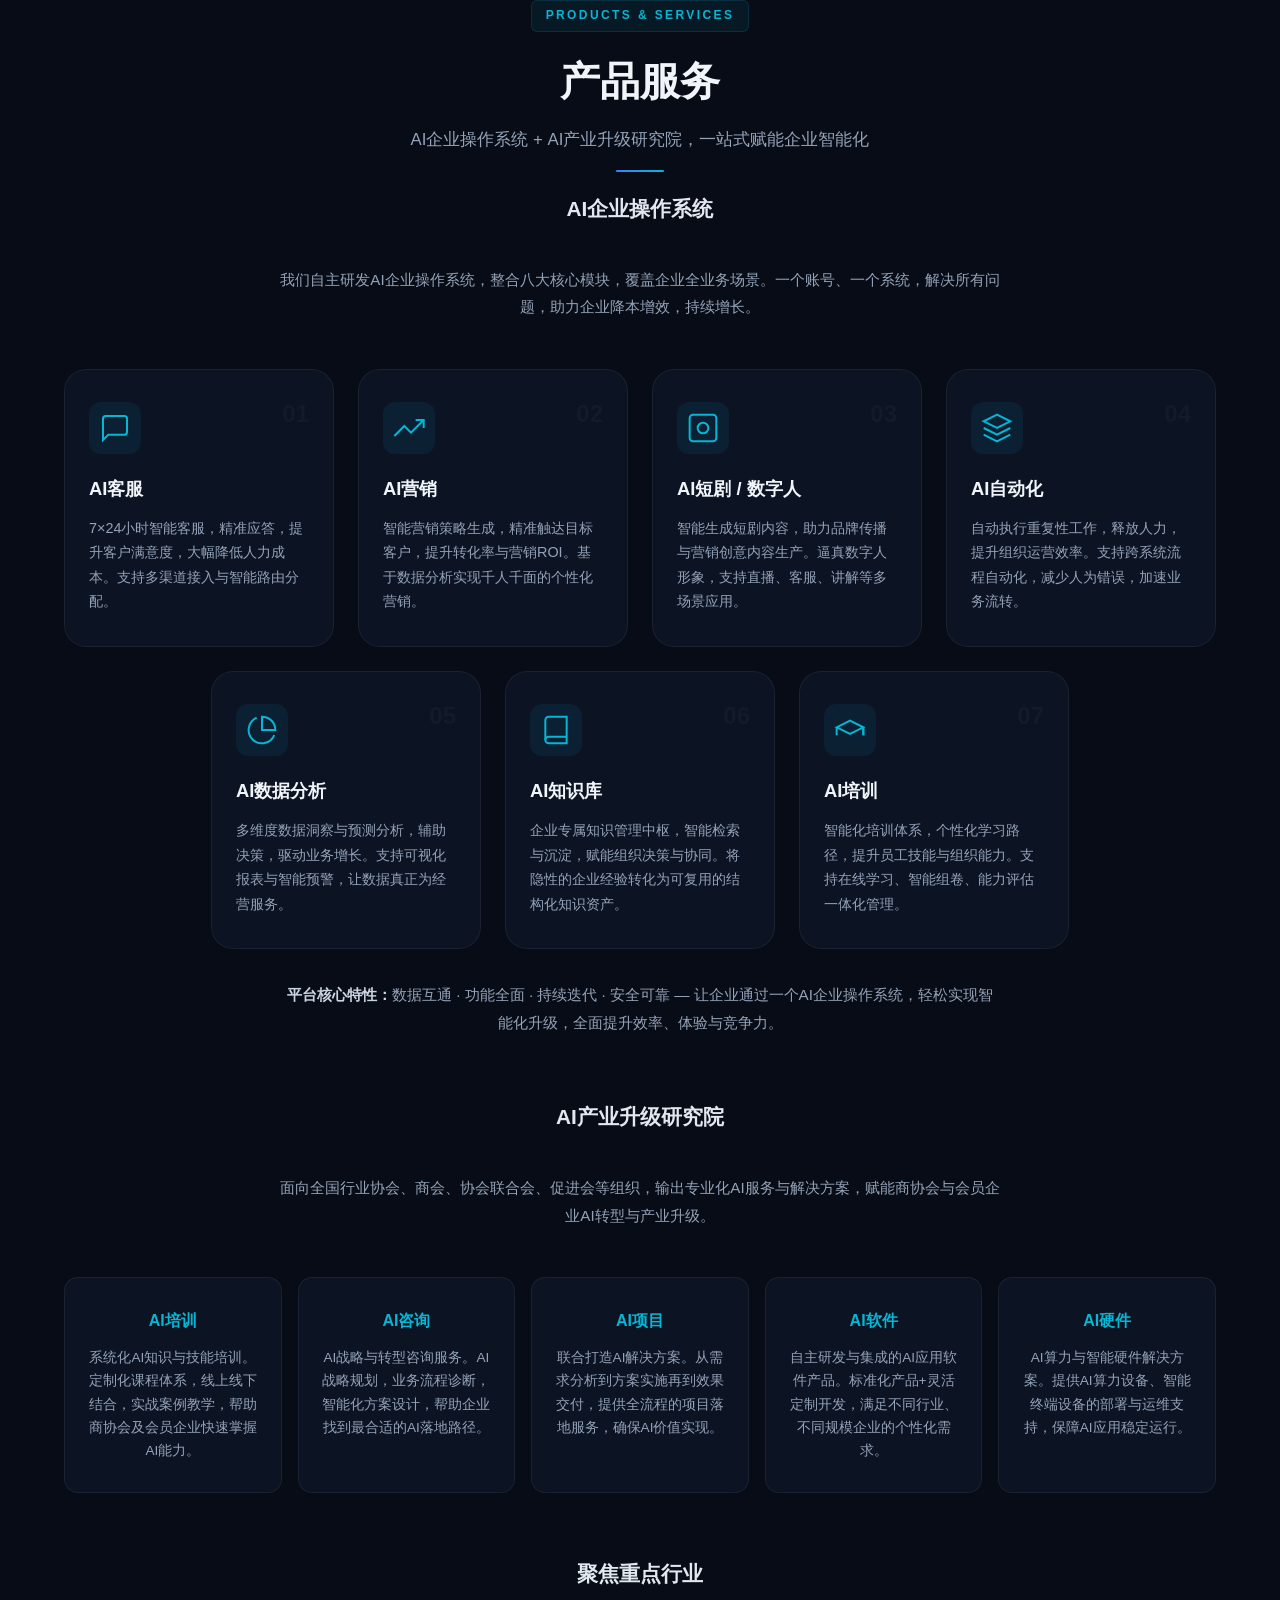
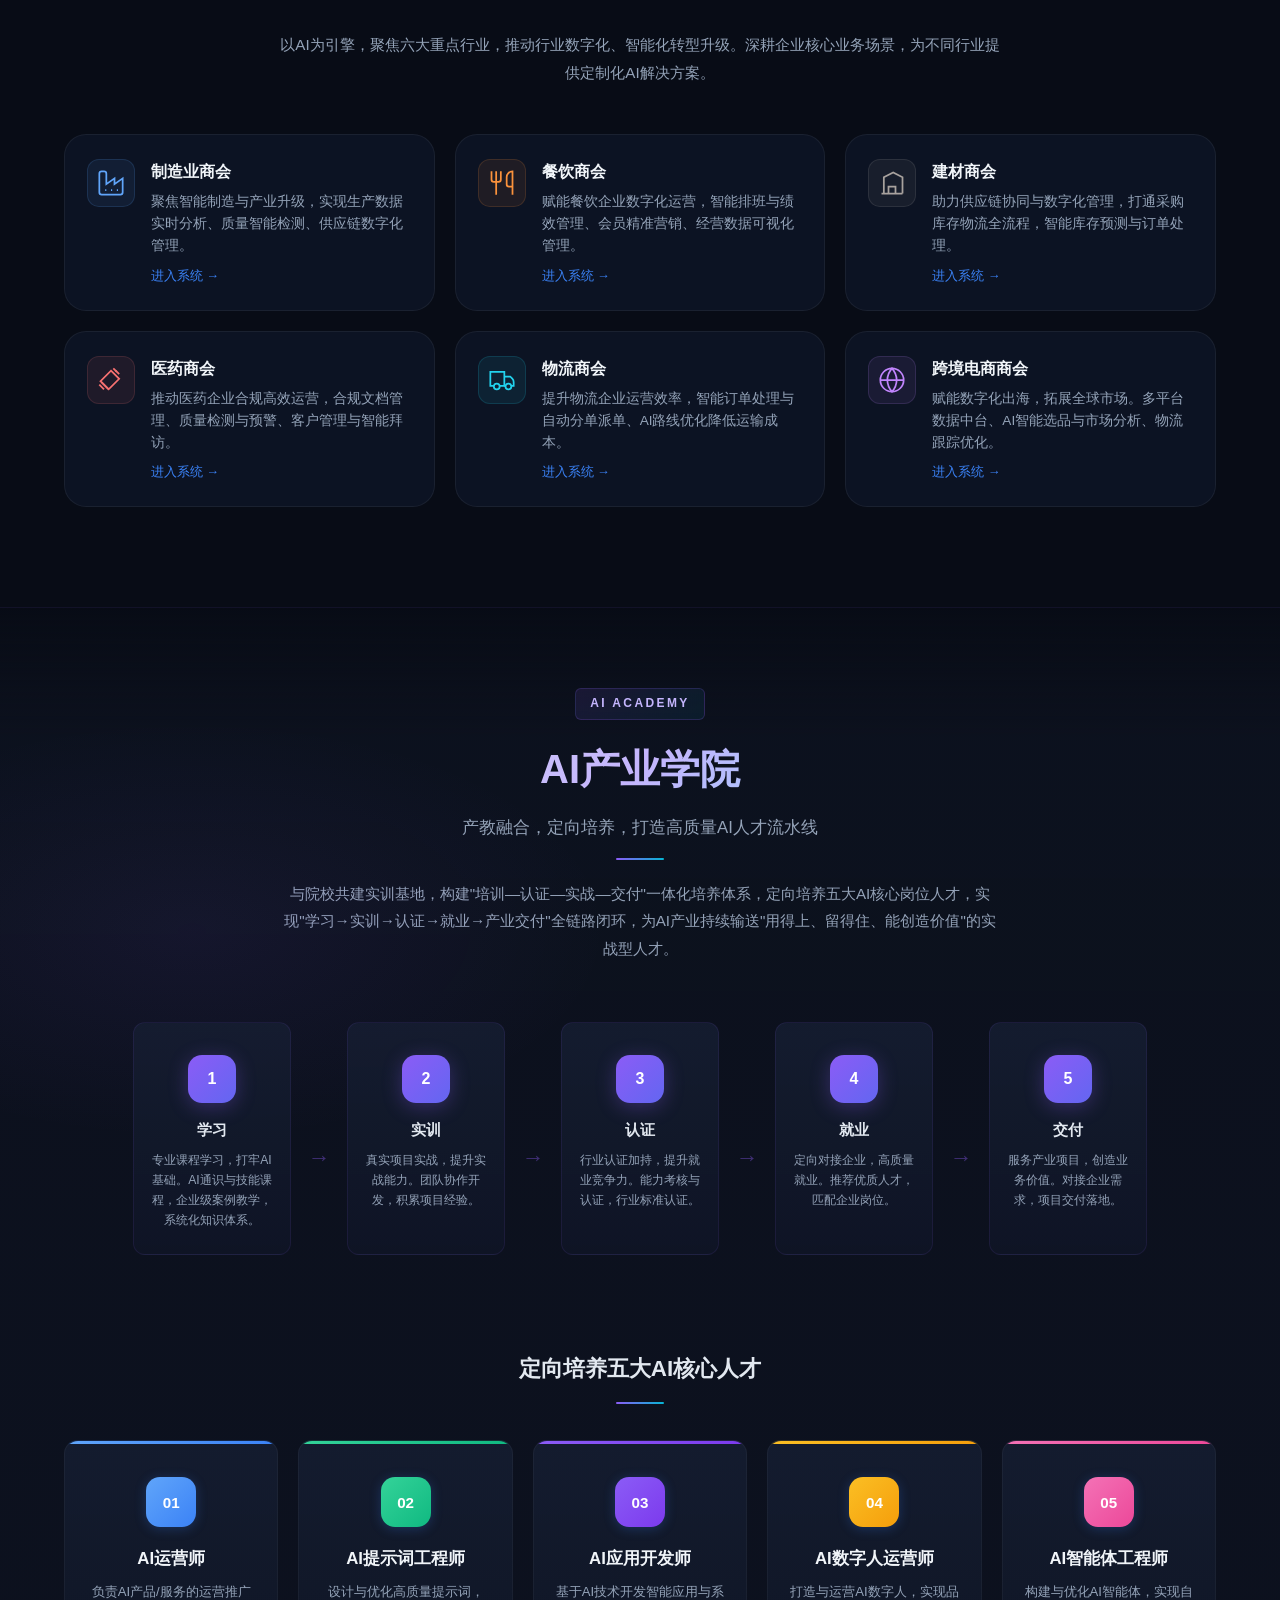
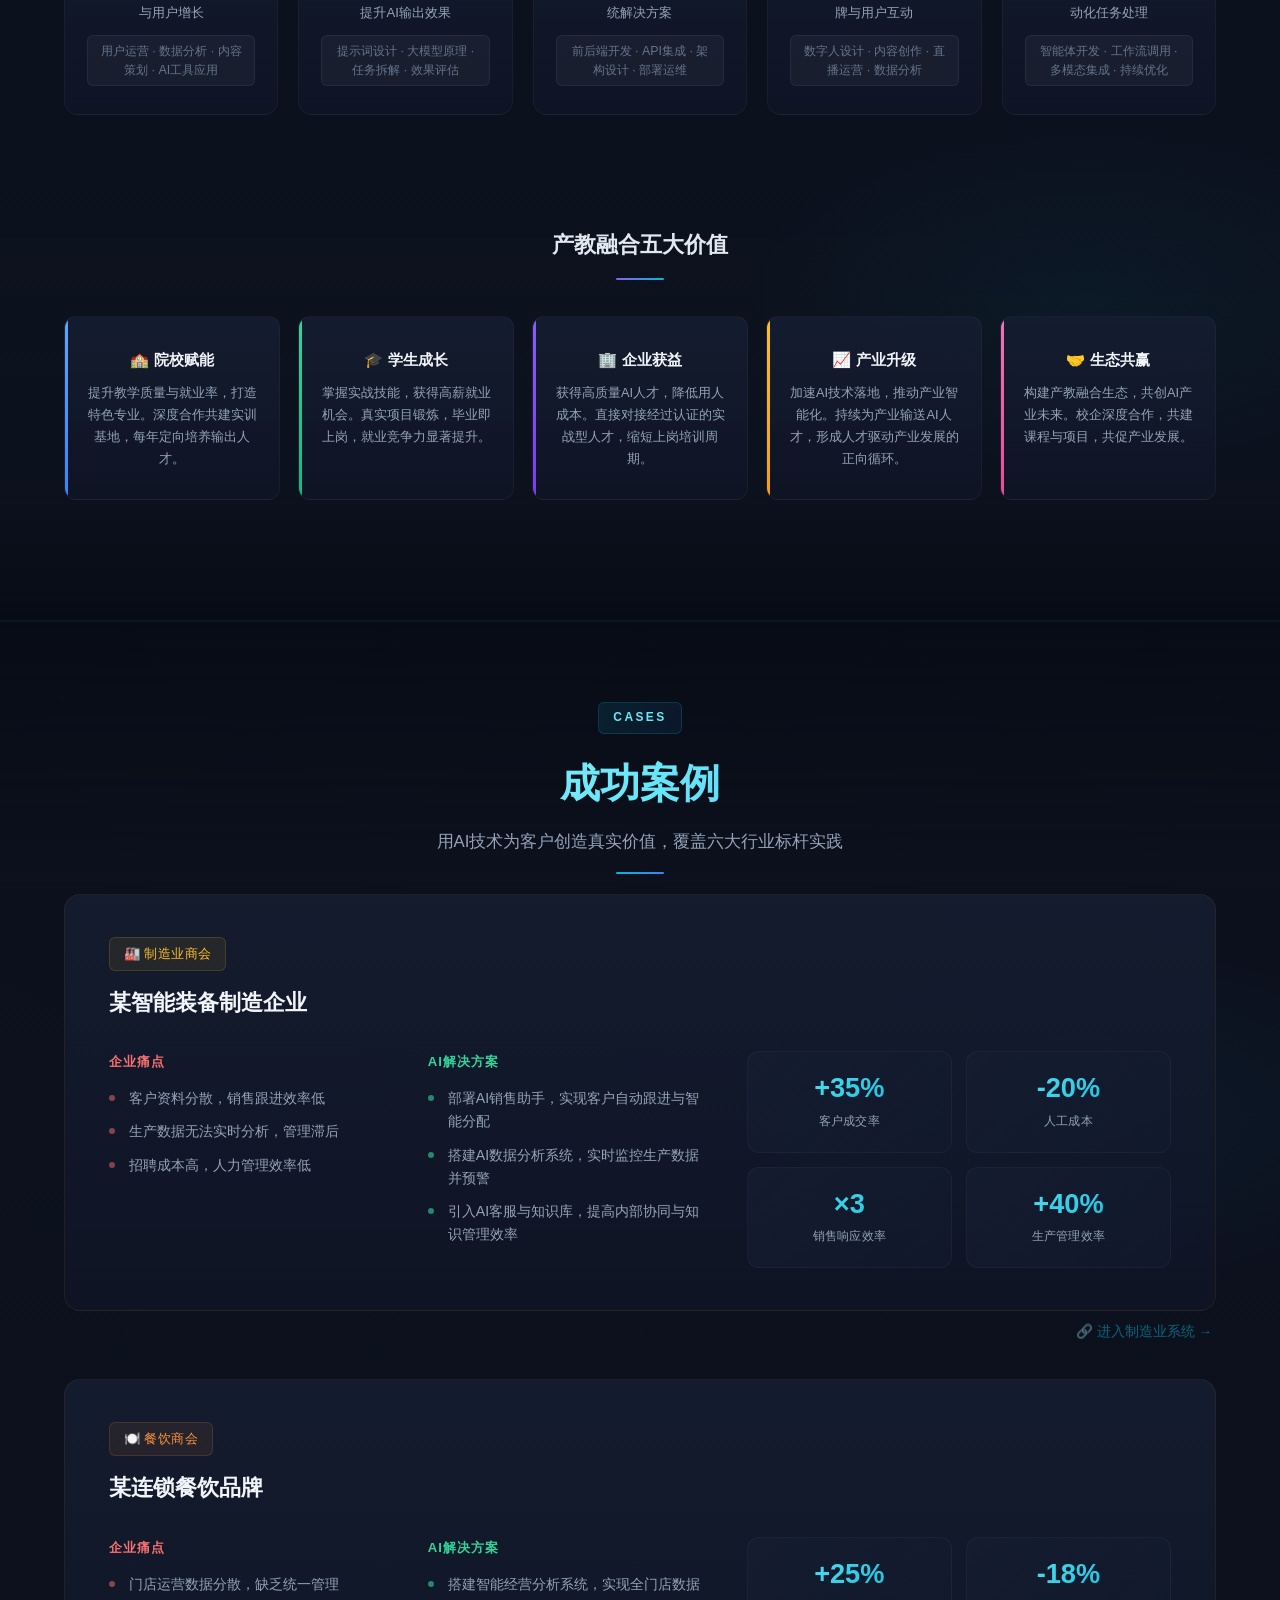
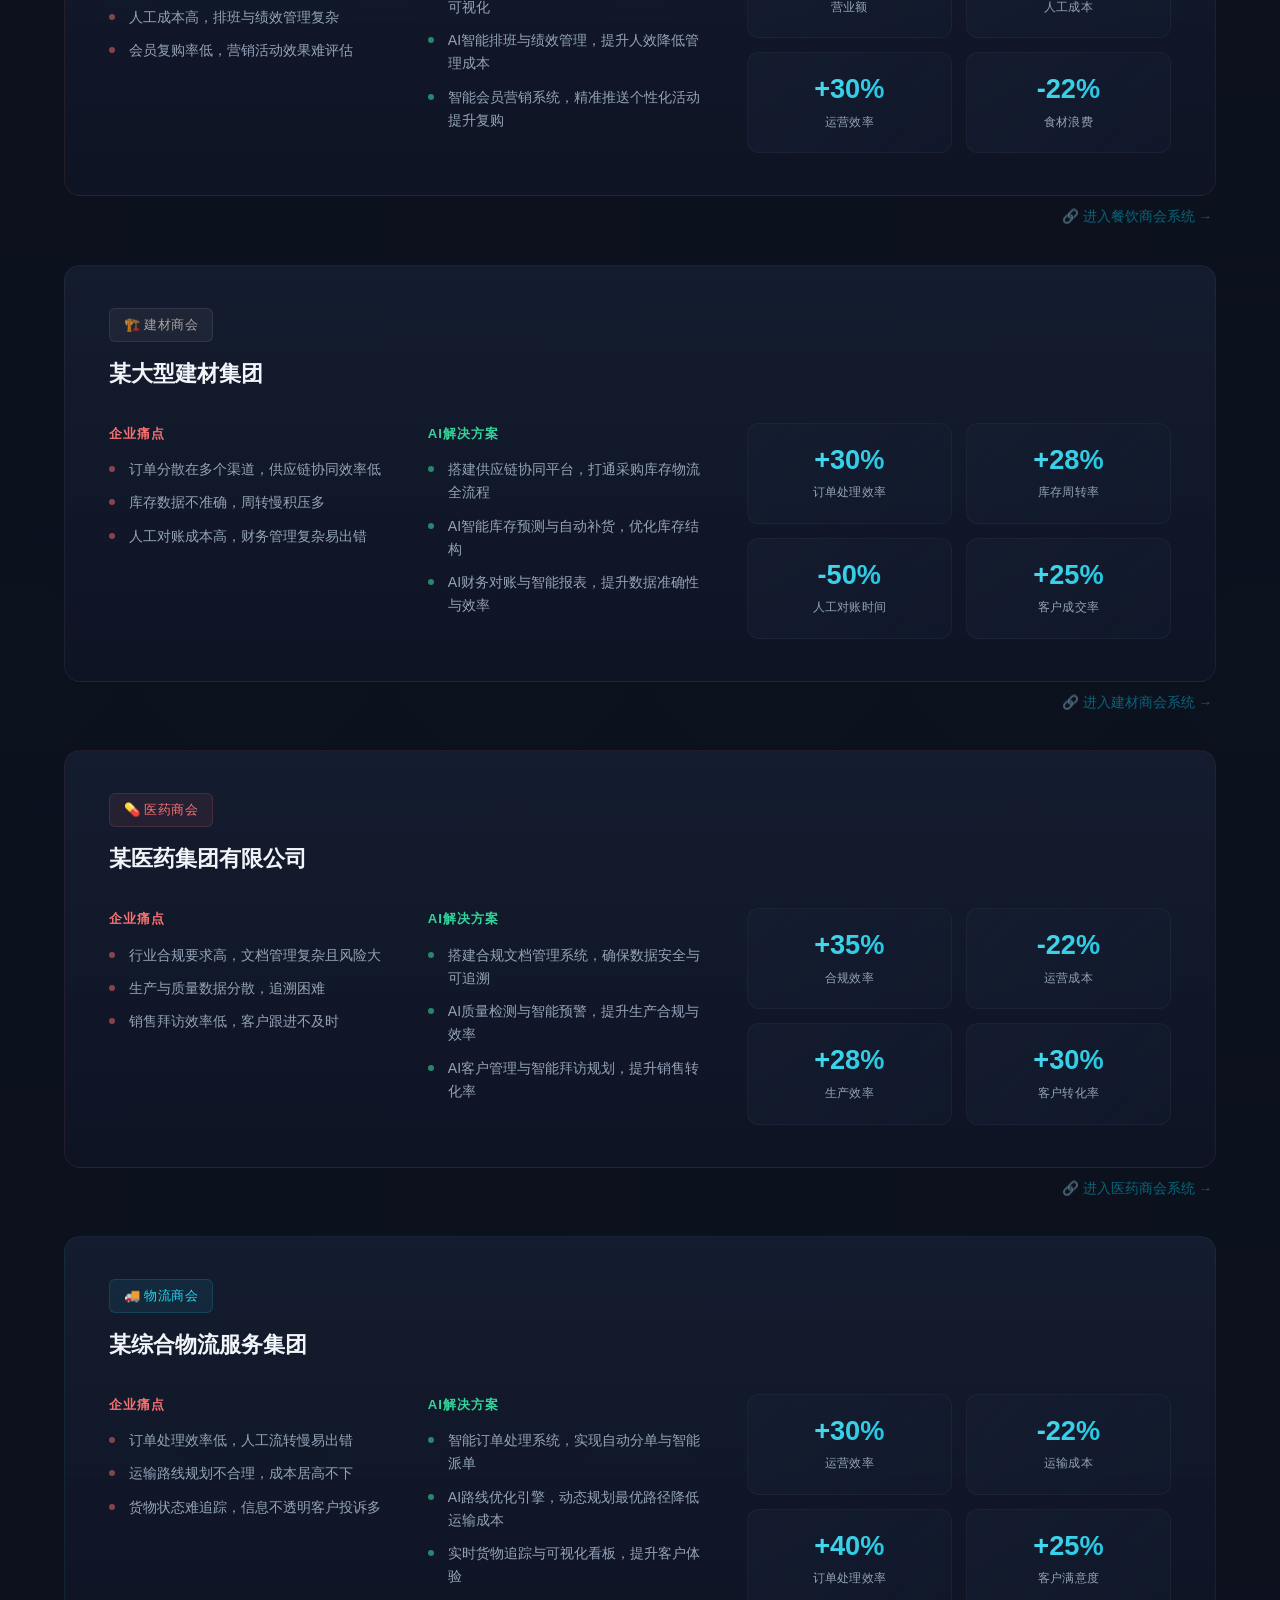
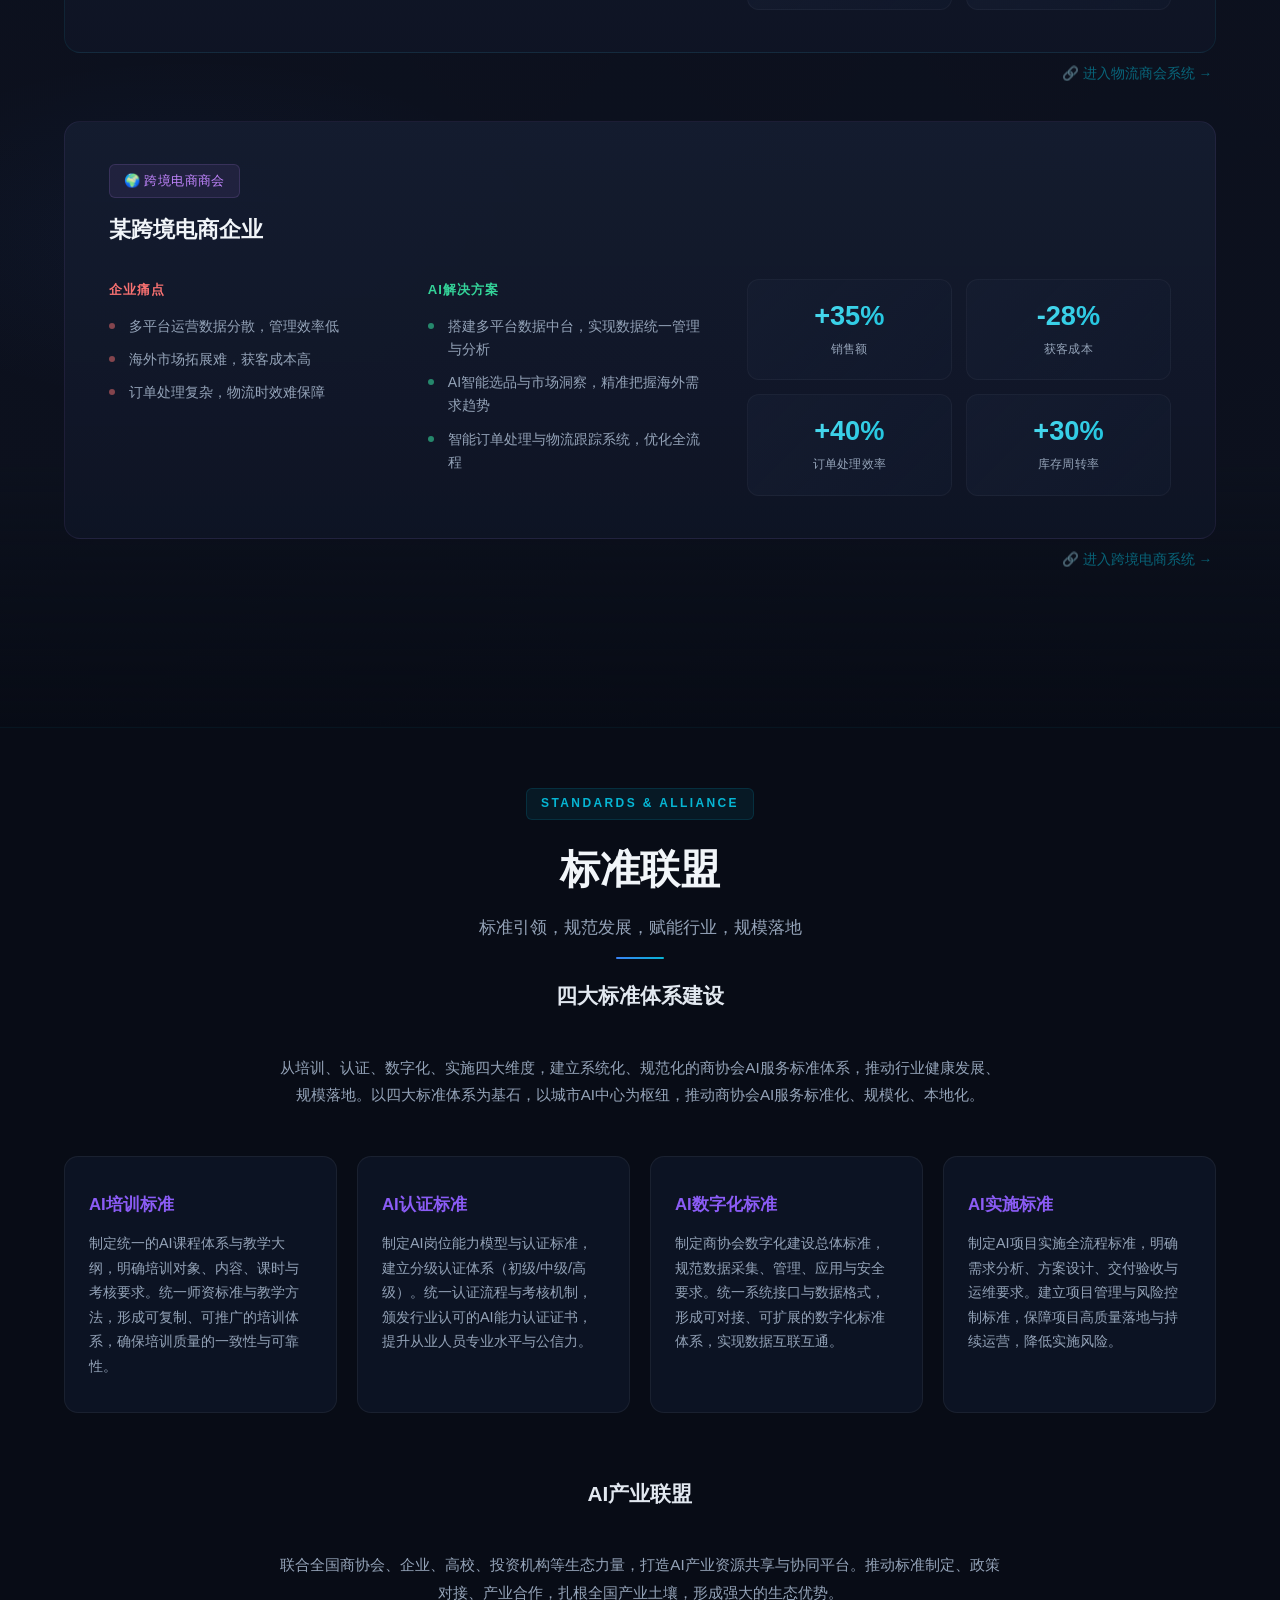
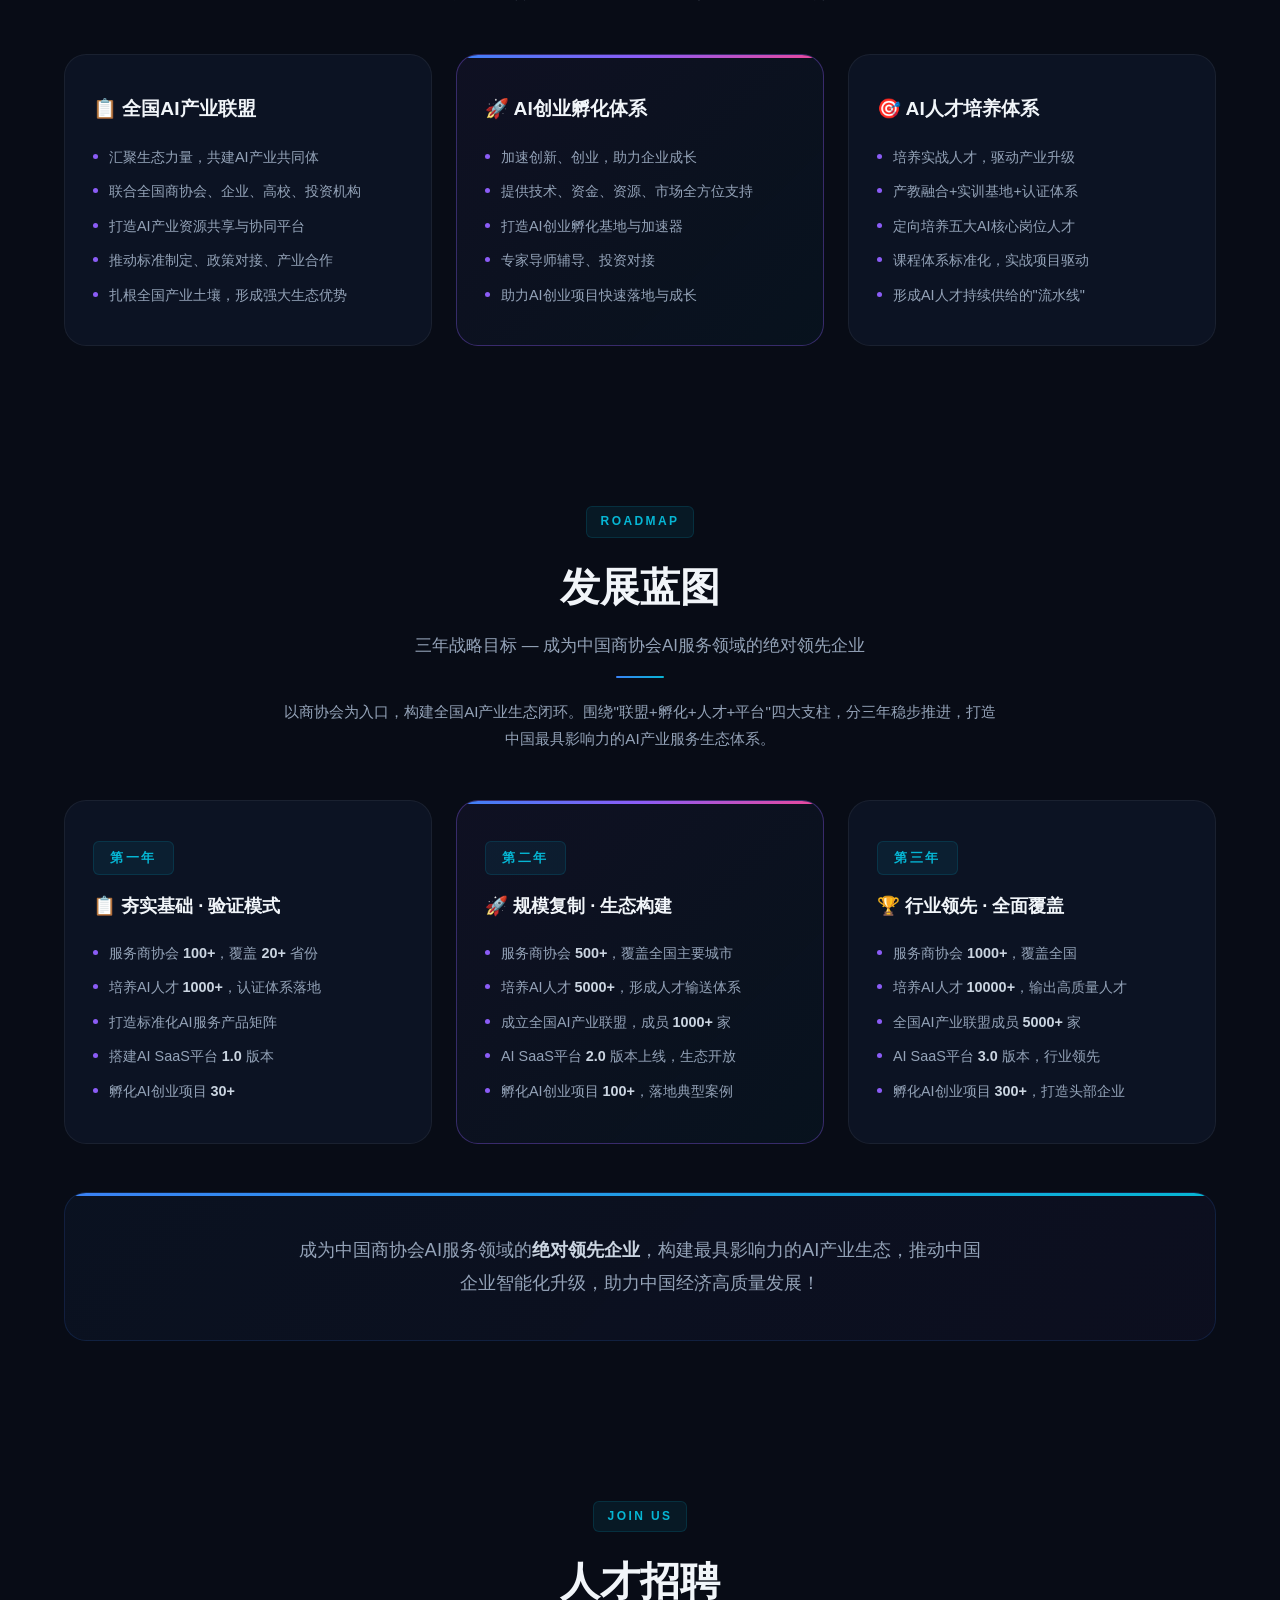
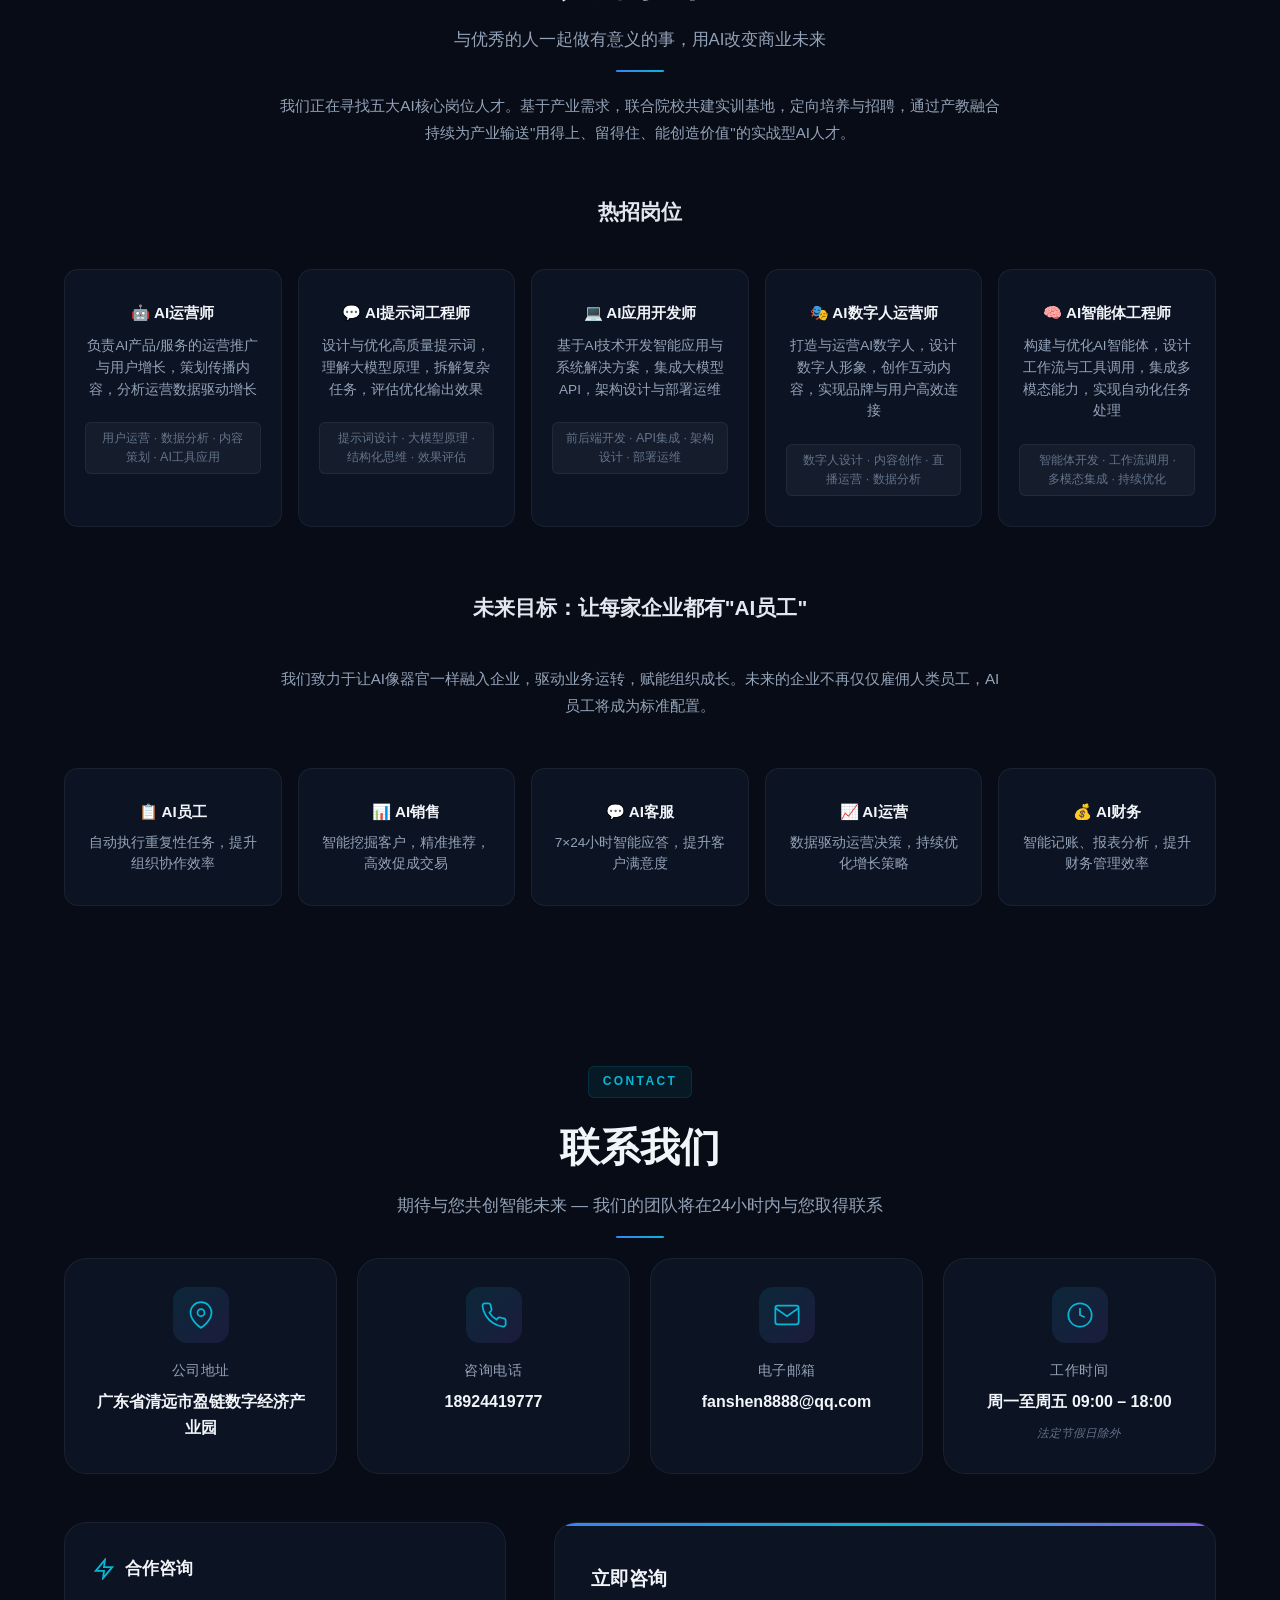
==== commit fd35e74e: "更新截图" ====
--- a/index.html
+++ b/index.html
@@ -985,7 +985,7 @@
       </div>
       <div class="footer-bottom">
         <p>&copy; 2026 清远梵燊人工智能科技有限公司</p>
-        <p><a href="https://beian.miit.gov.cn/" target="_blank" rel="noopener">粤ICP备2026080863号</a> | 公安联网备案号待取得后补充</p>
+        <p><a href="https://beian.miit.gov.cn/" target="_blank" rel="noopener">粤ICP备2026080863号</a> | <a href="https://beian.mps.gov.cn/#/query/webSearch?code=44180202001121" target="_blank" rel="noopener">粤公网安备44180202001121号</a></p>
         <p>开放分享 · 拥抱变化 | <a href="#" class="privacy-trigger">隐私条款</a></p>
       </div>
     </div>
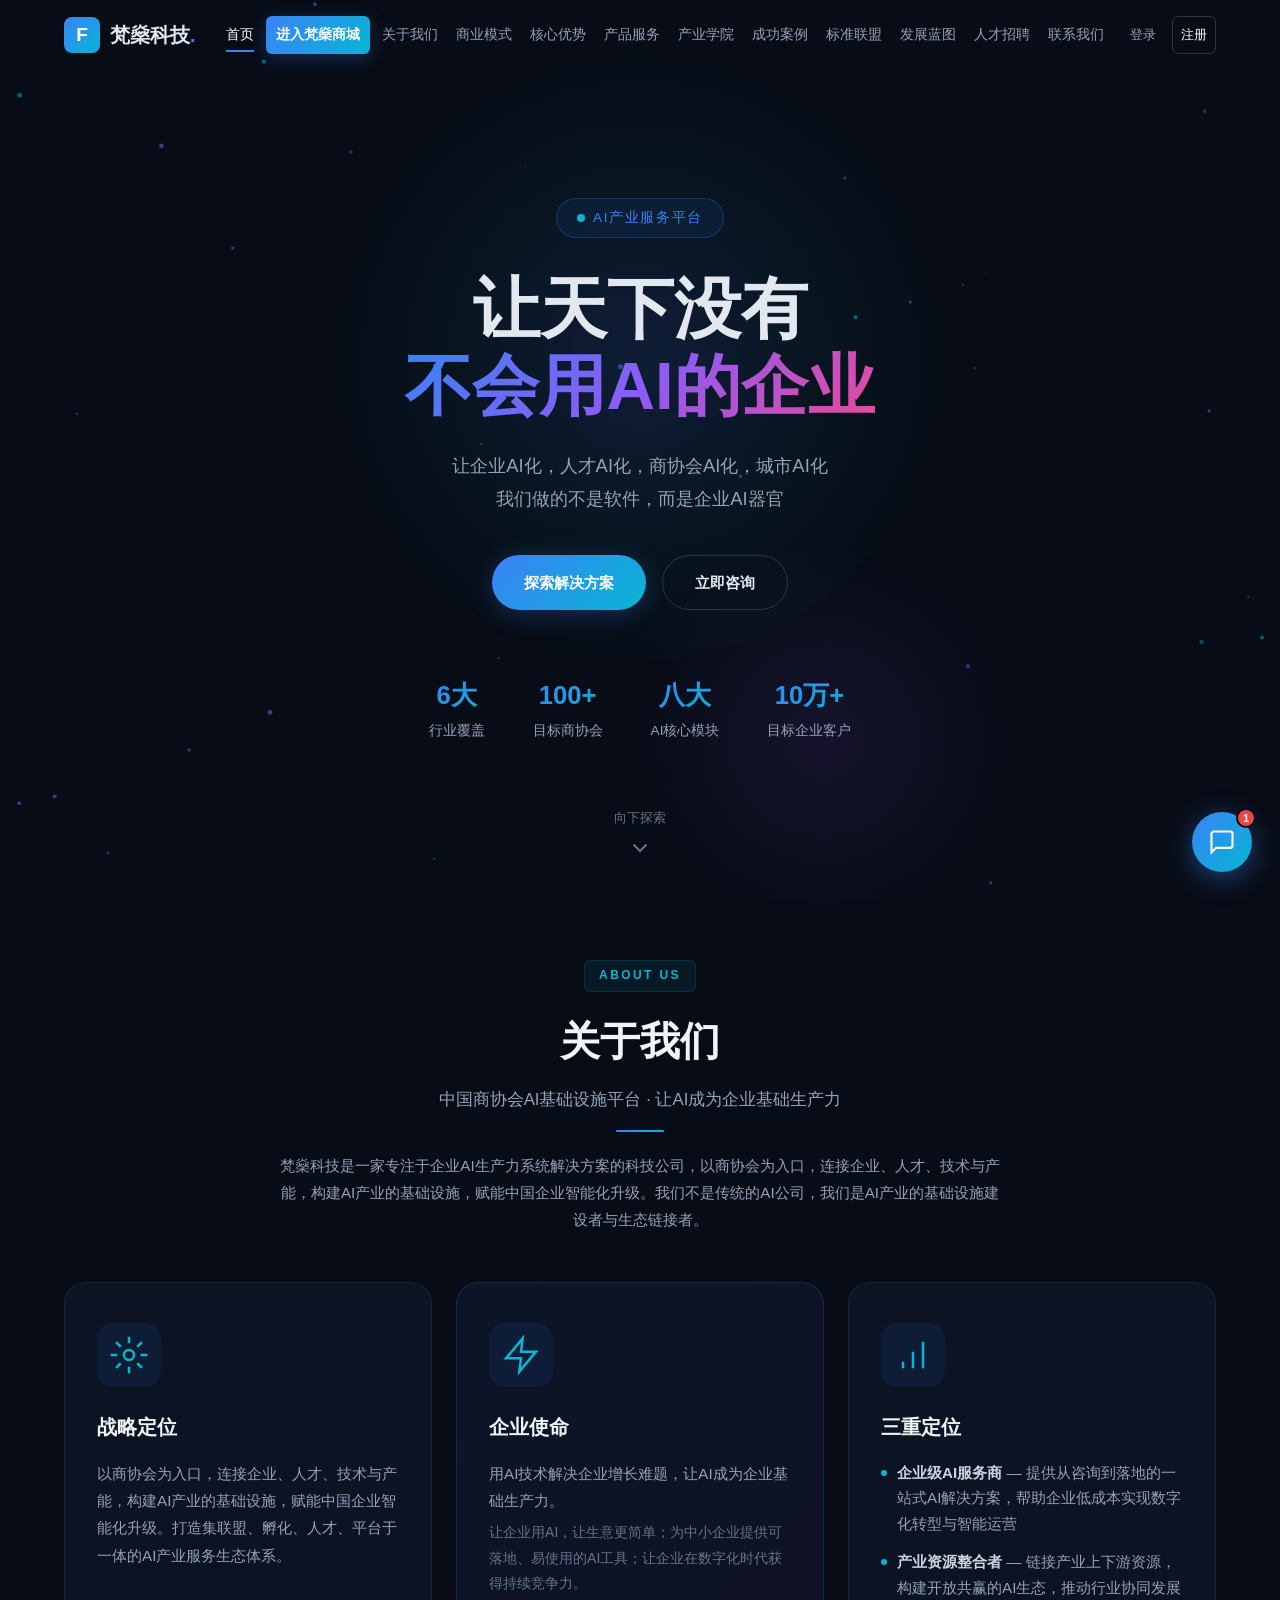
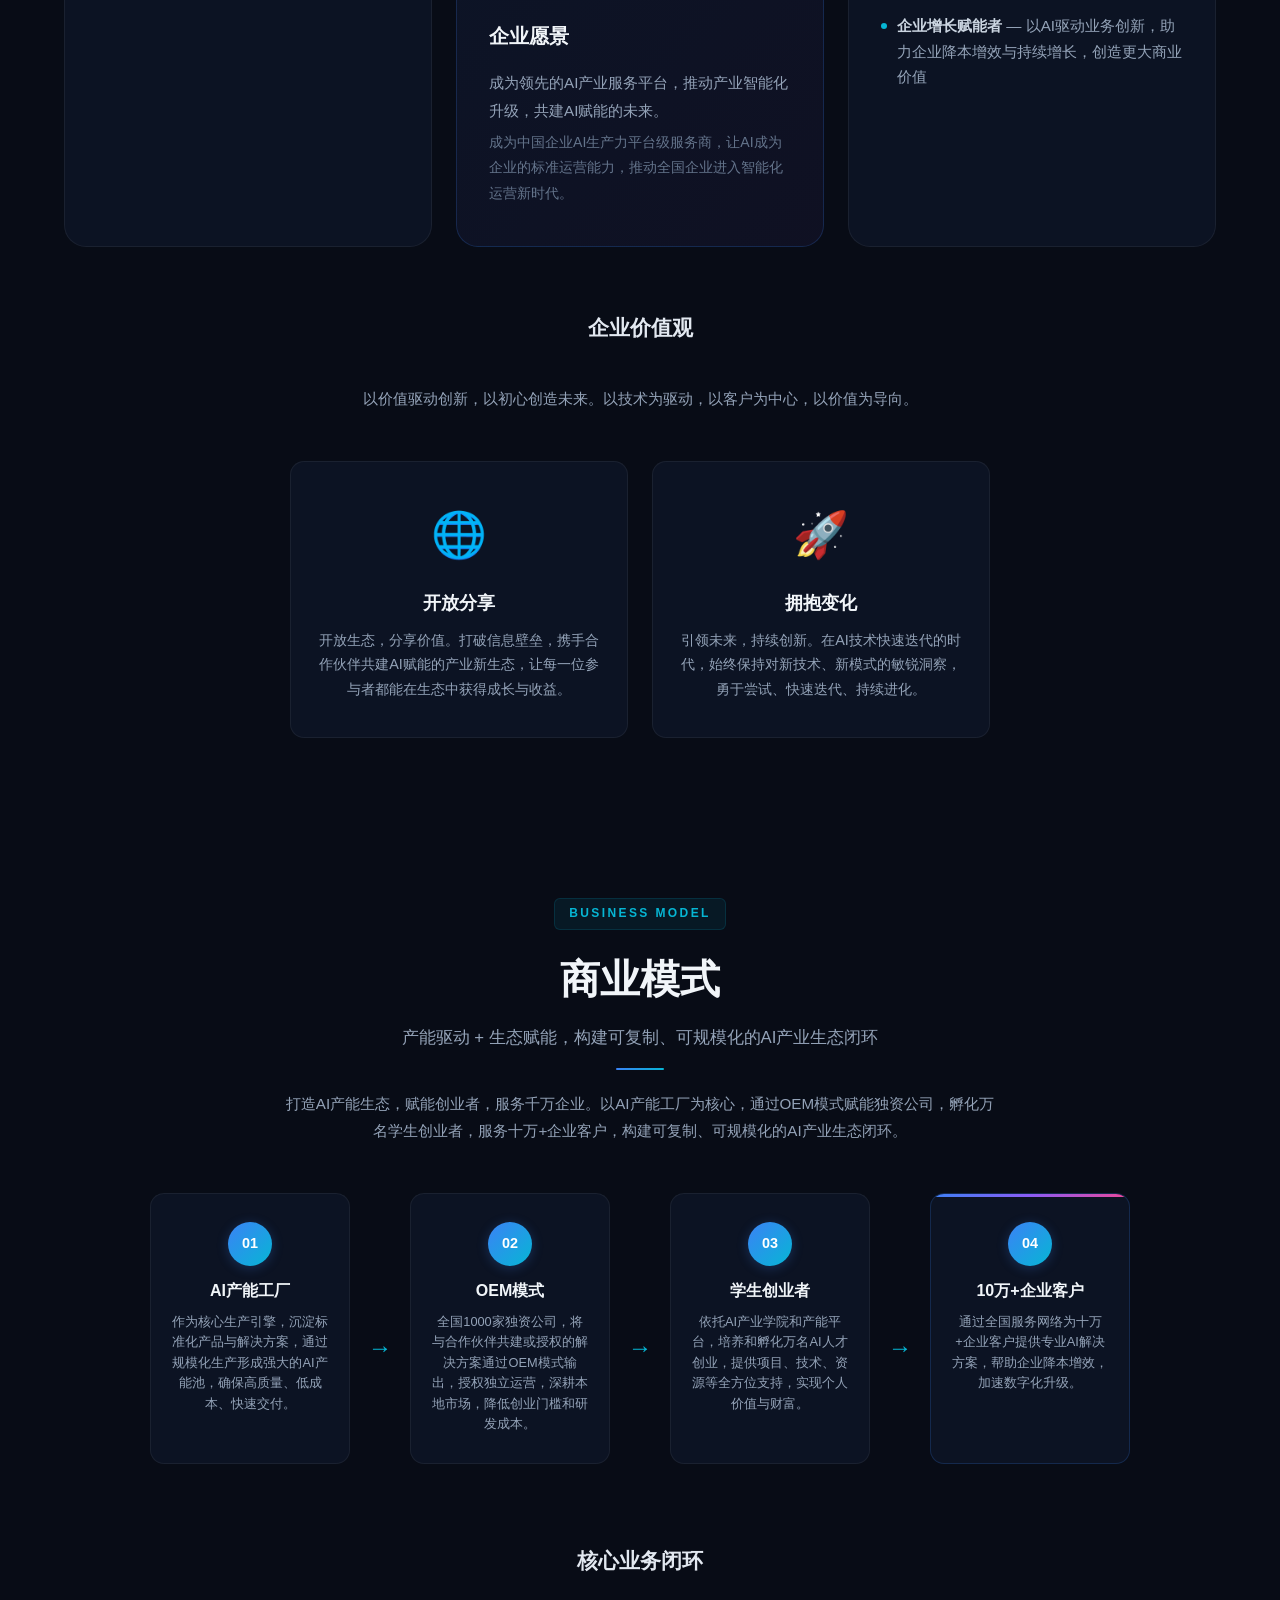
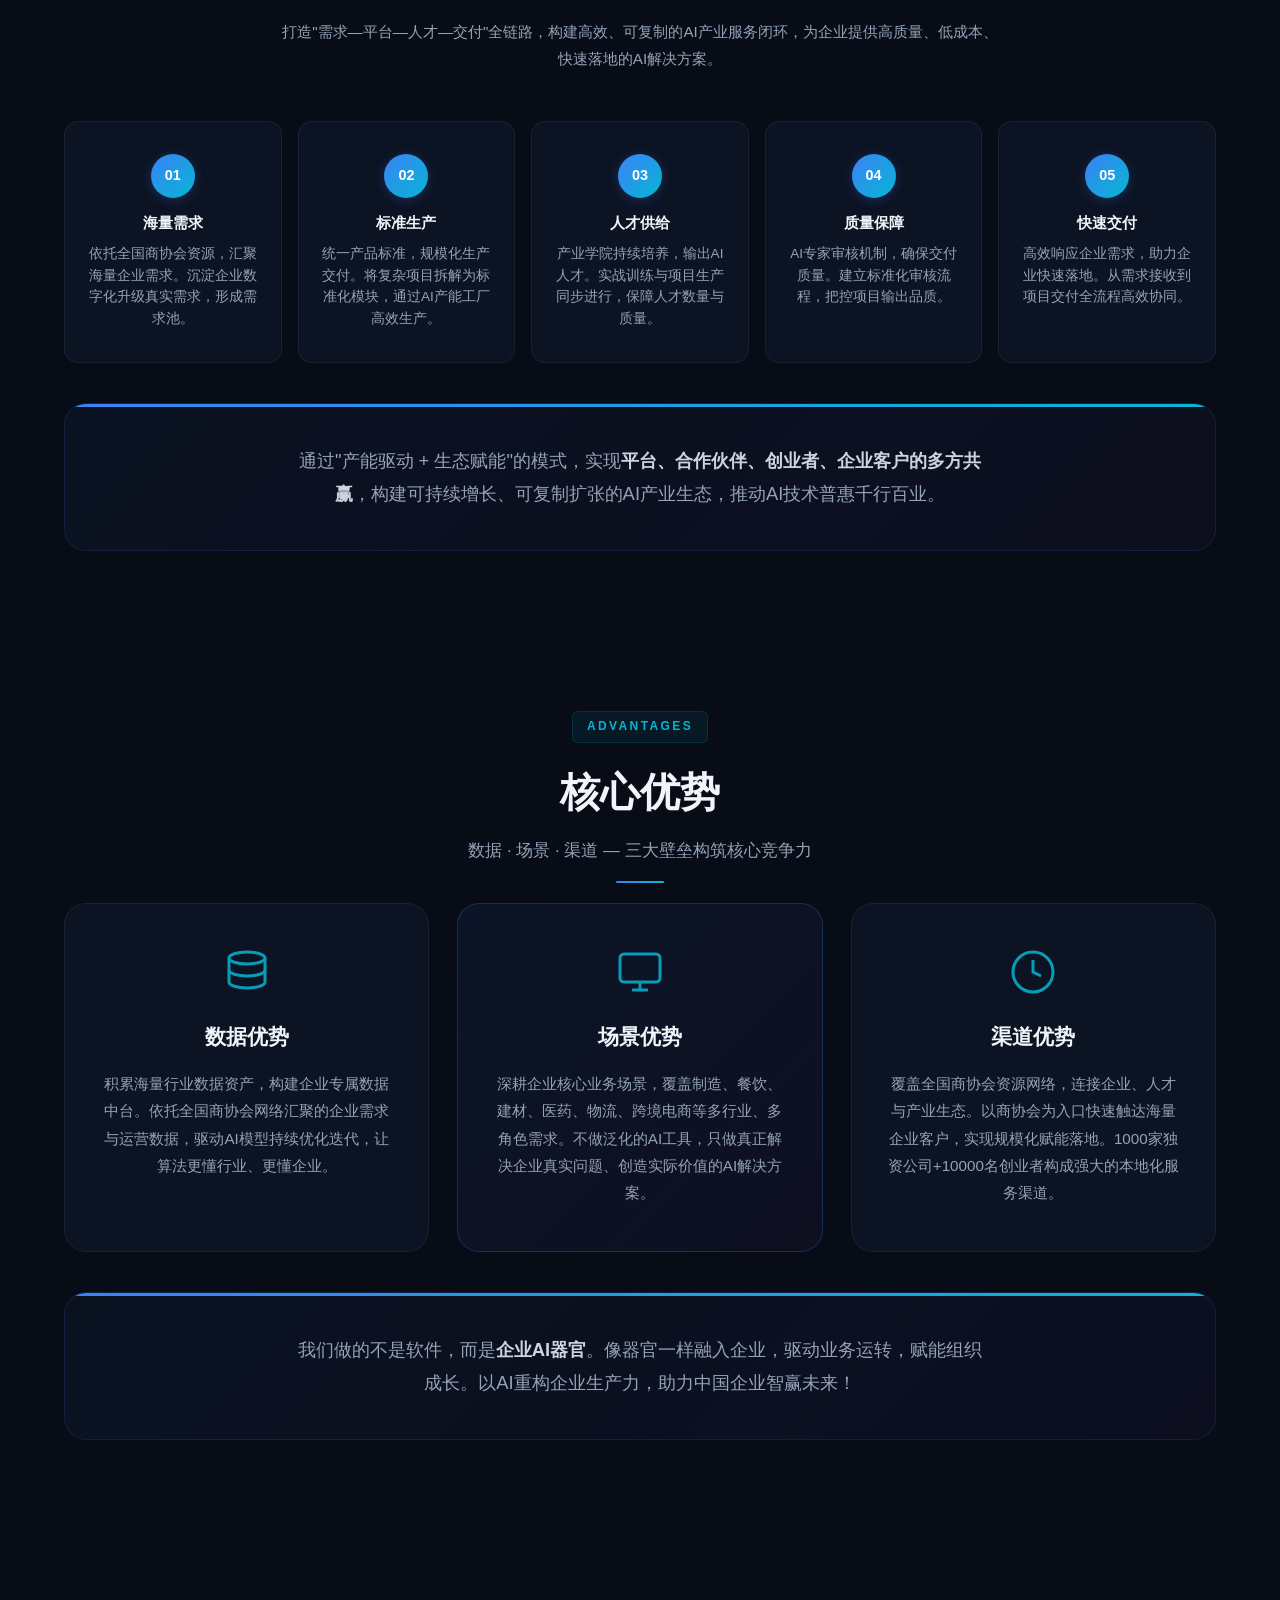
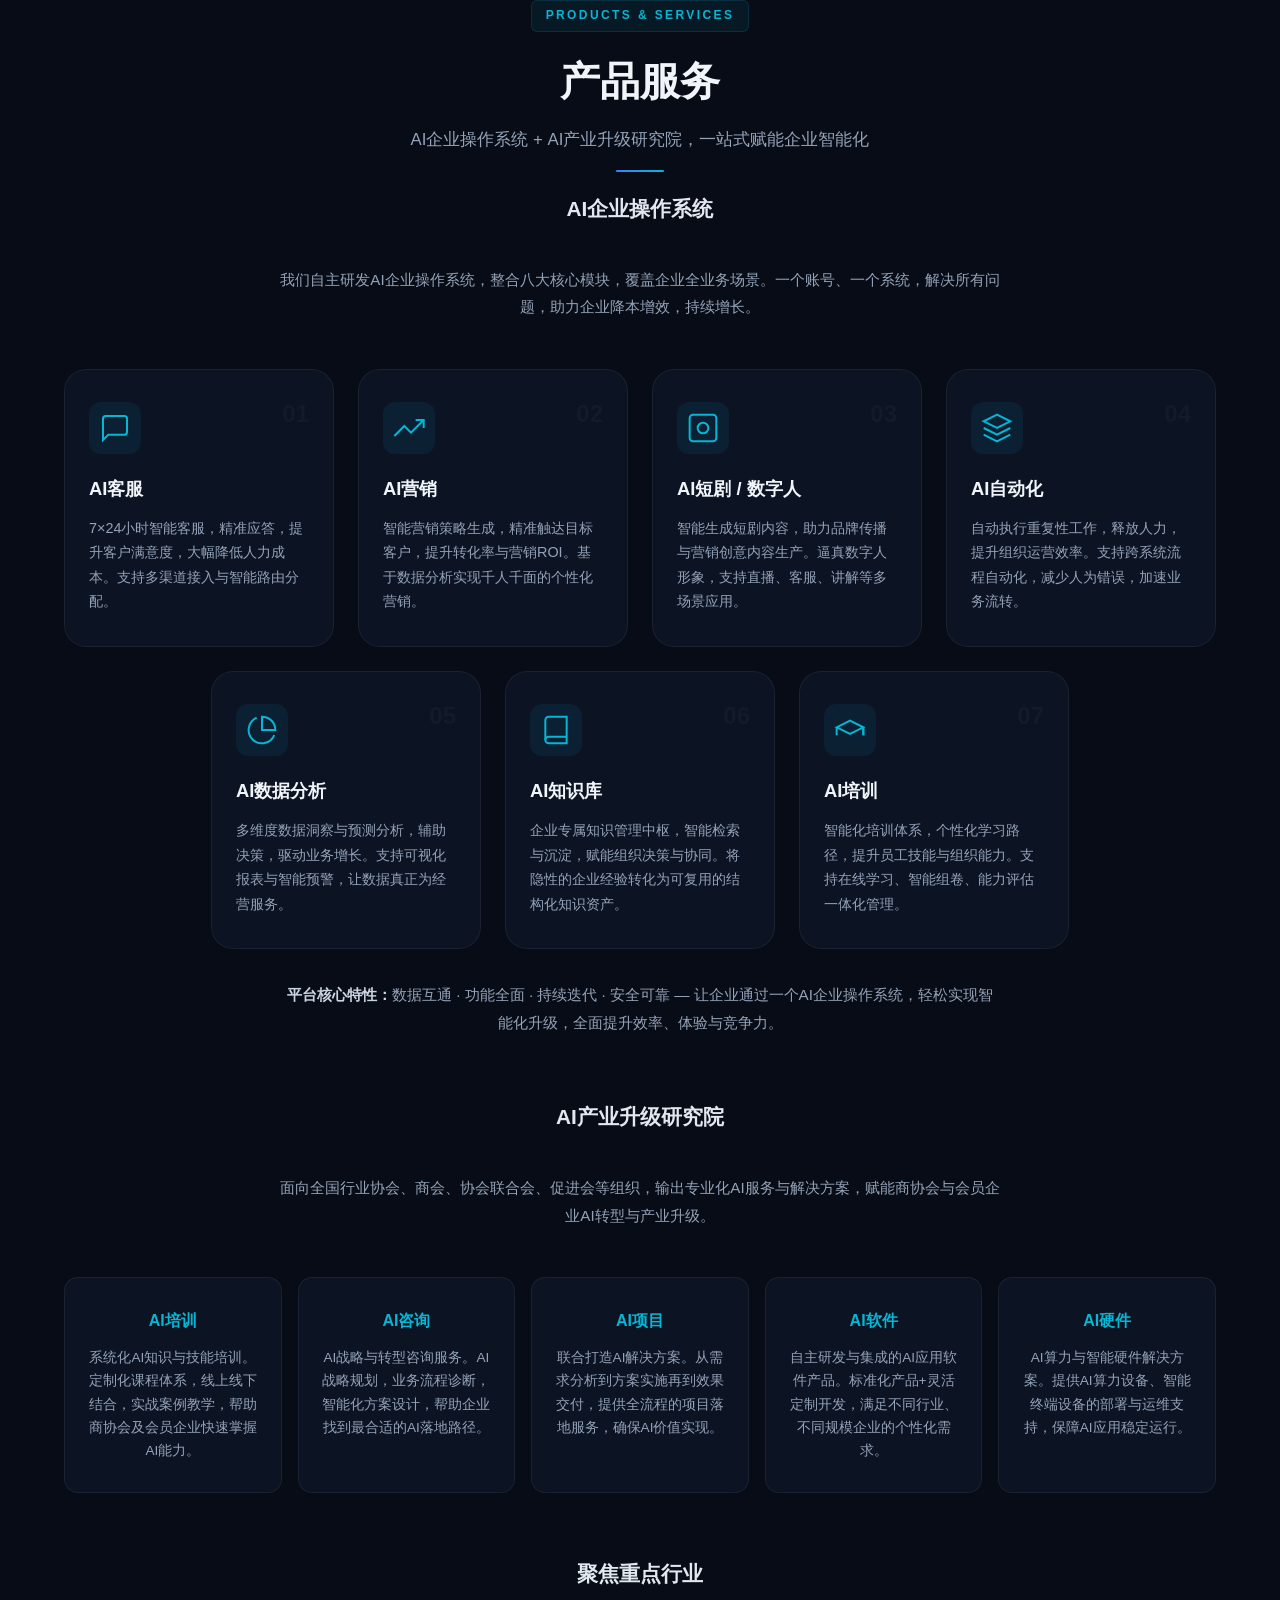
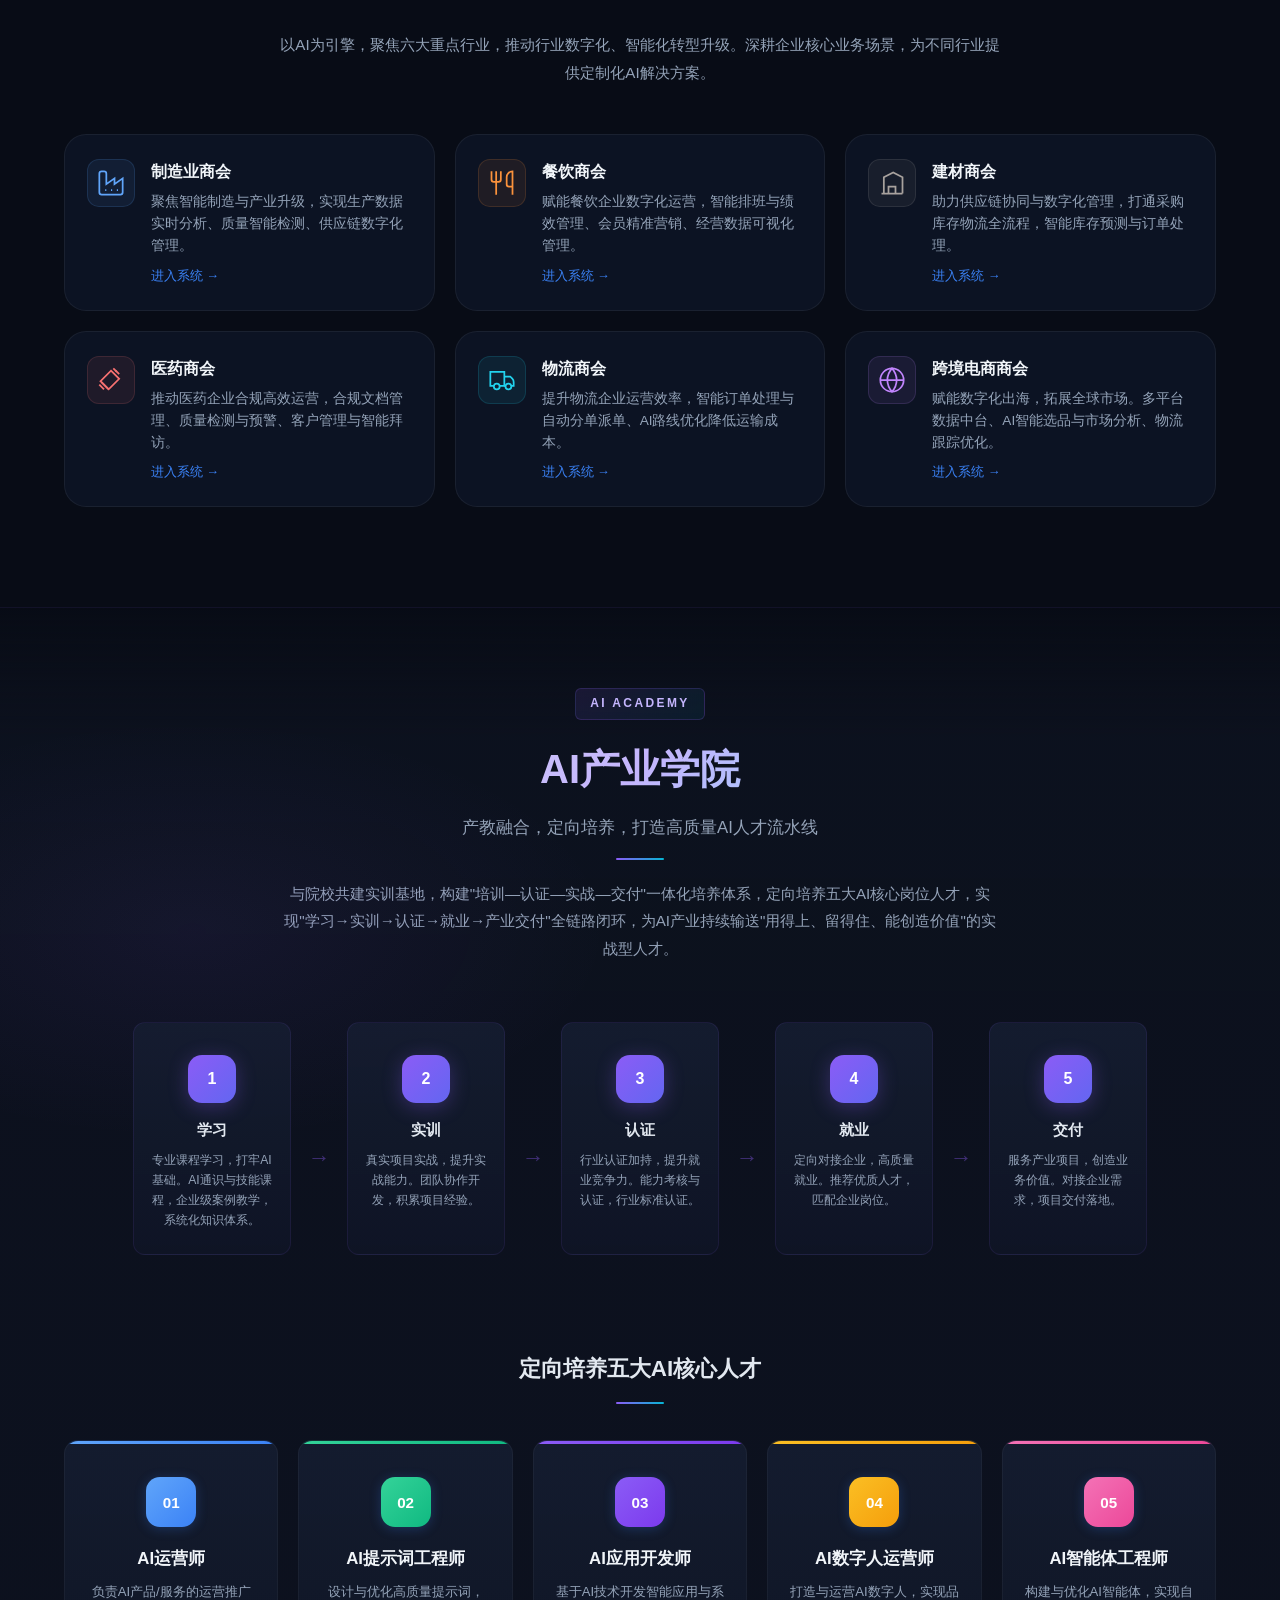
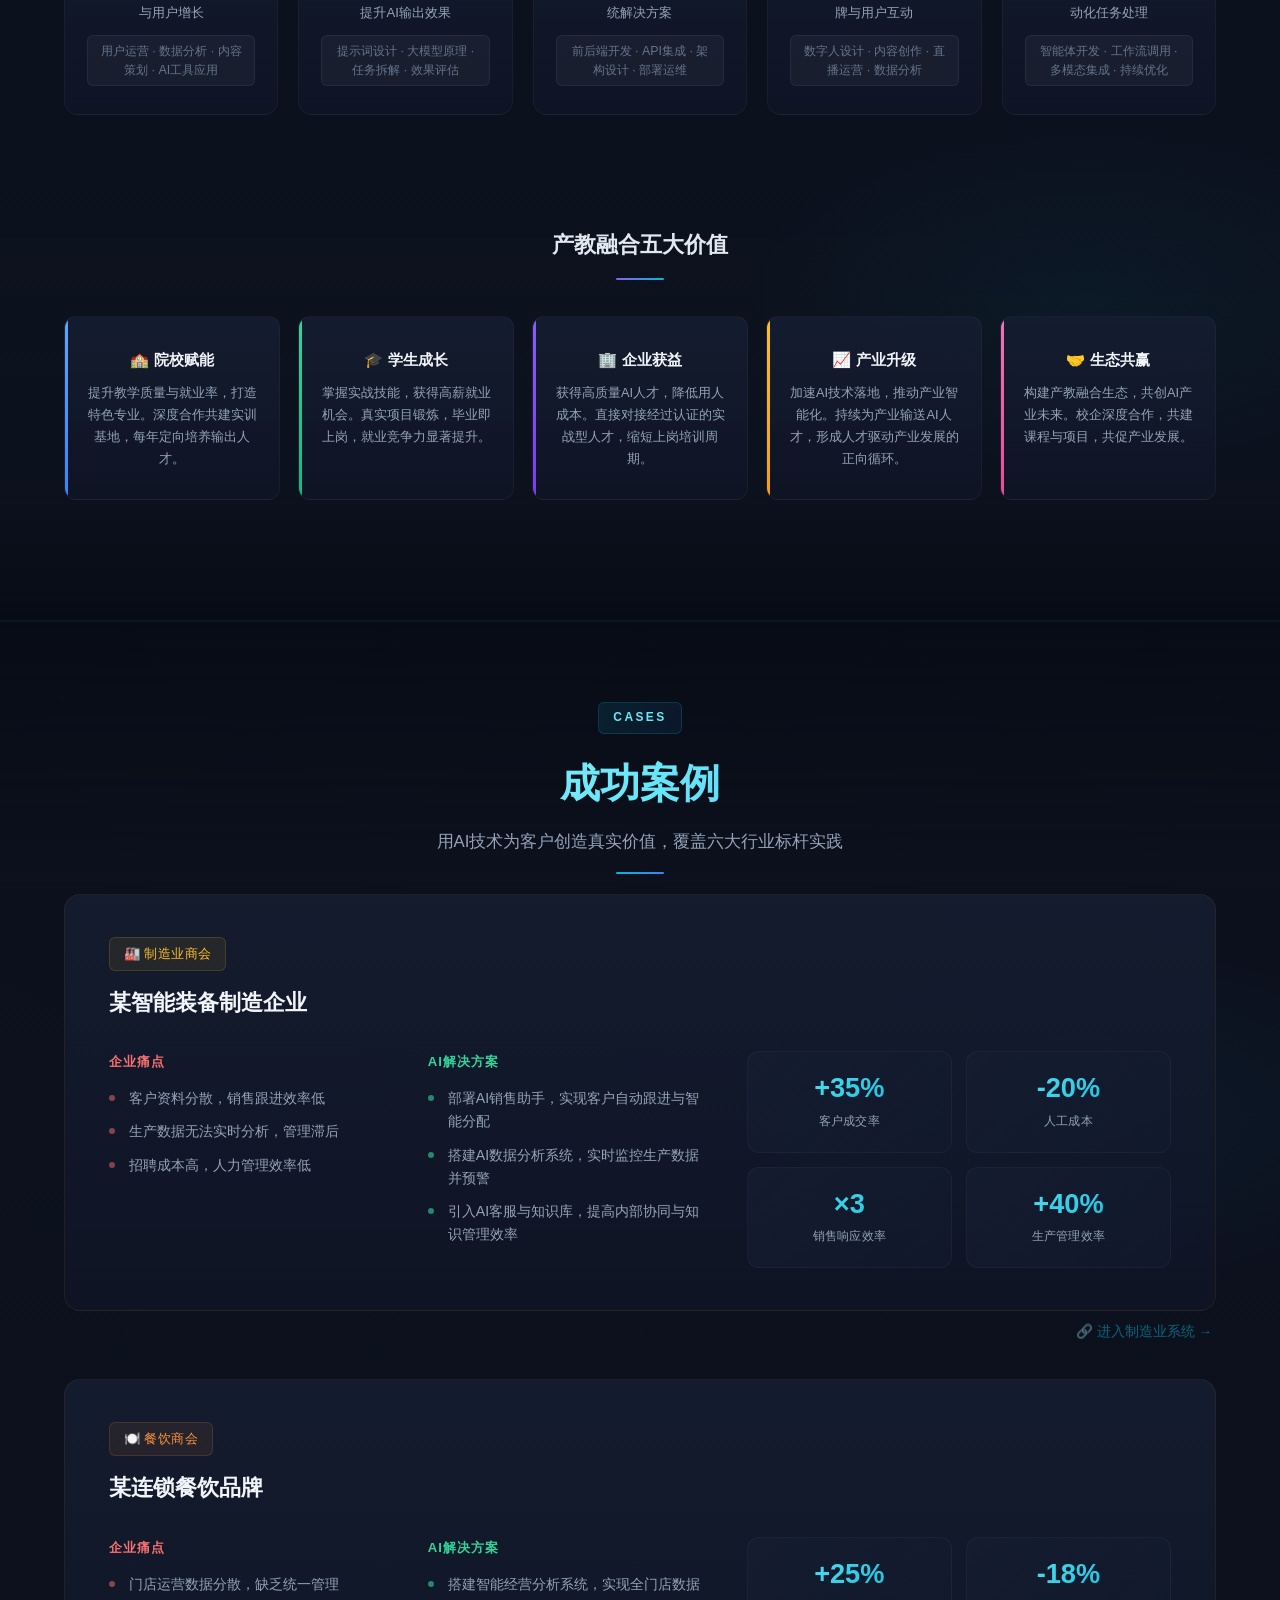
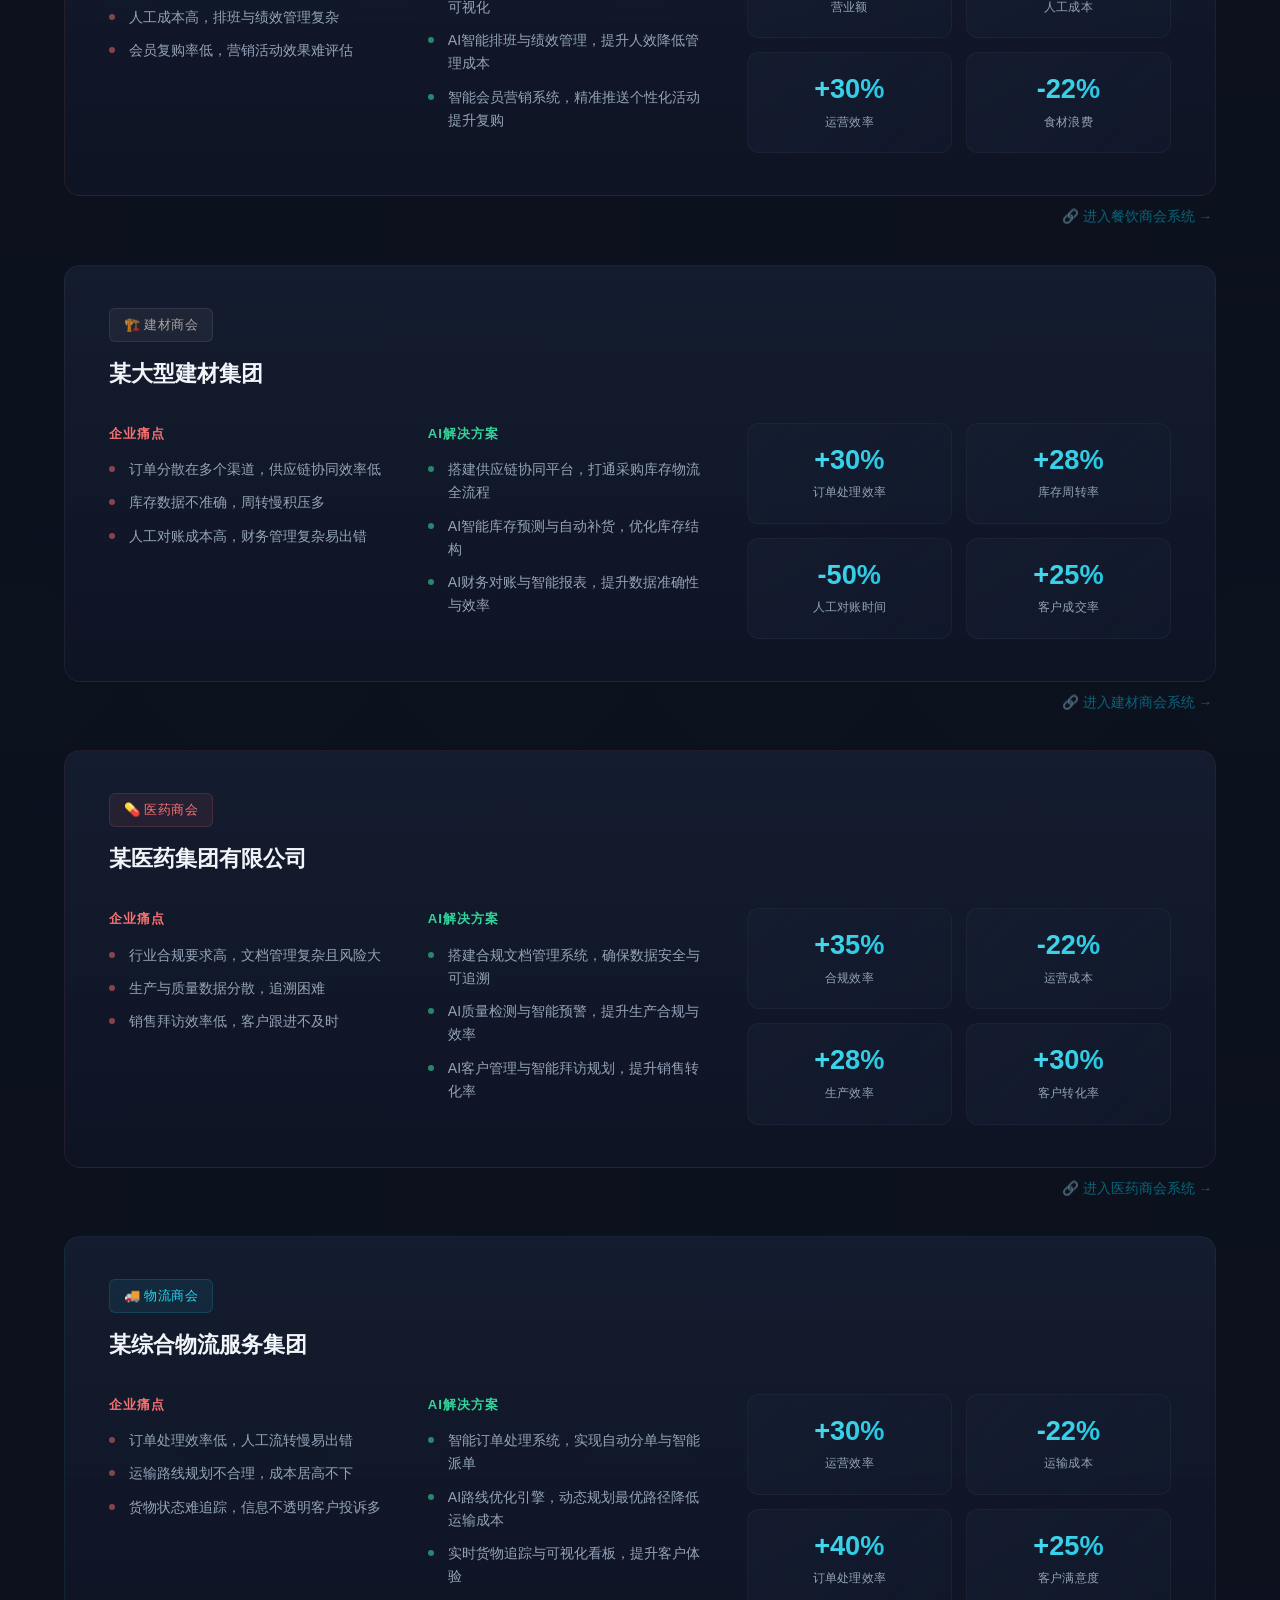
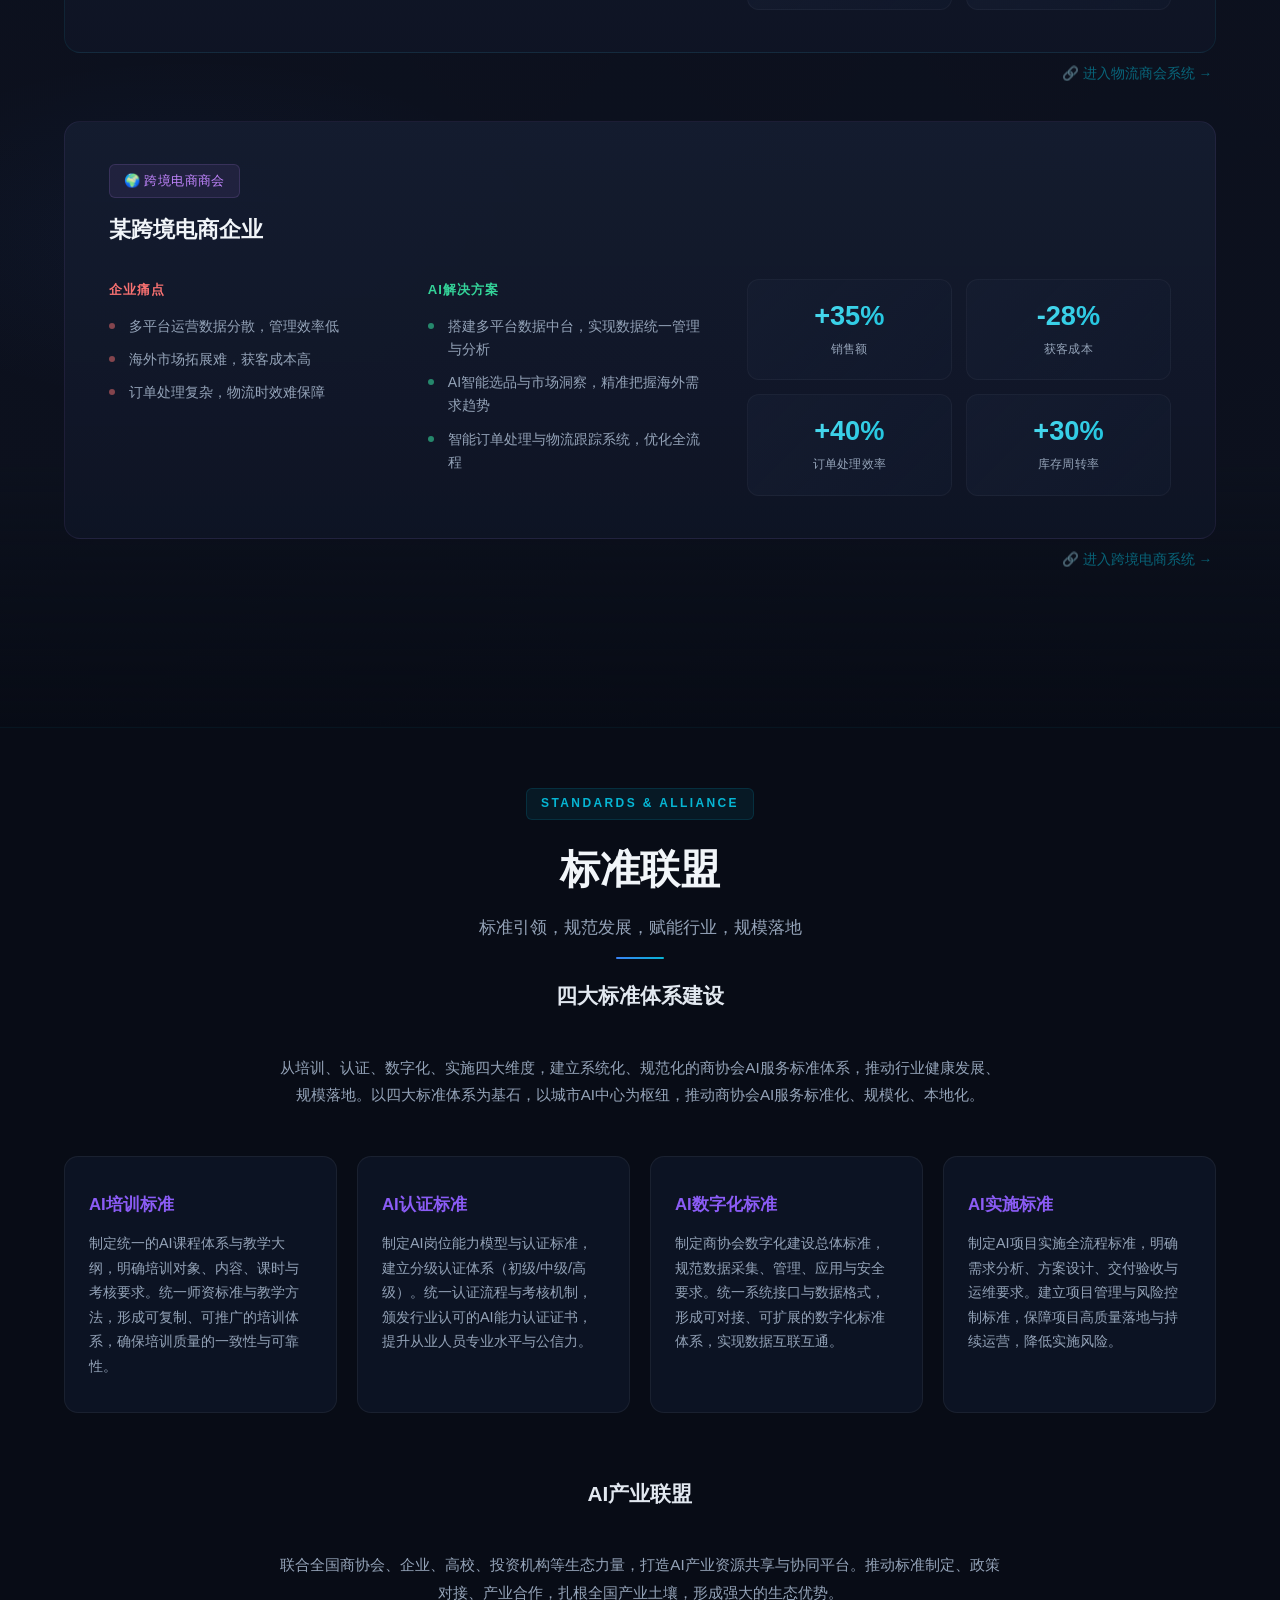
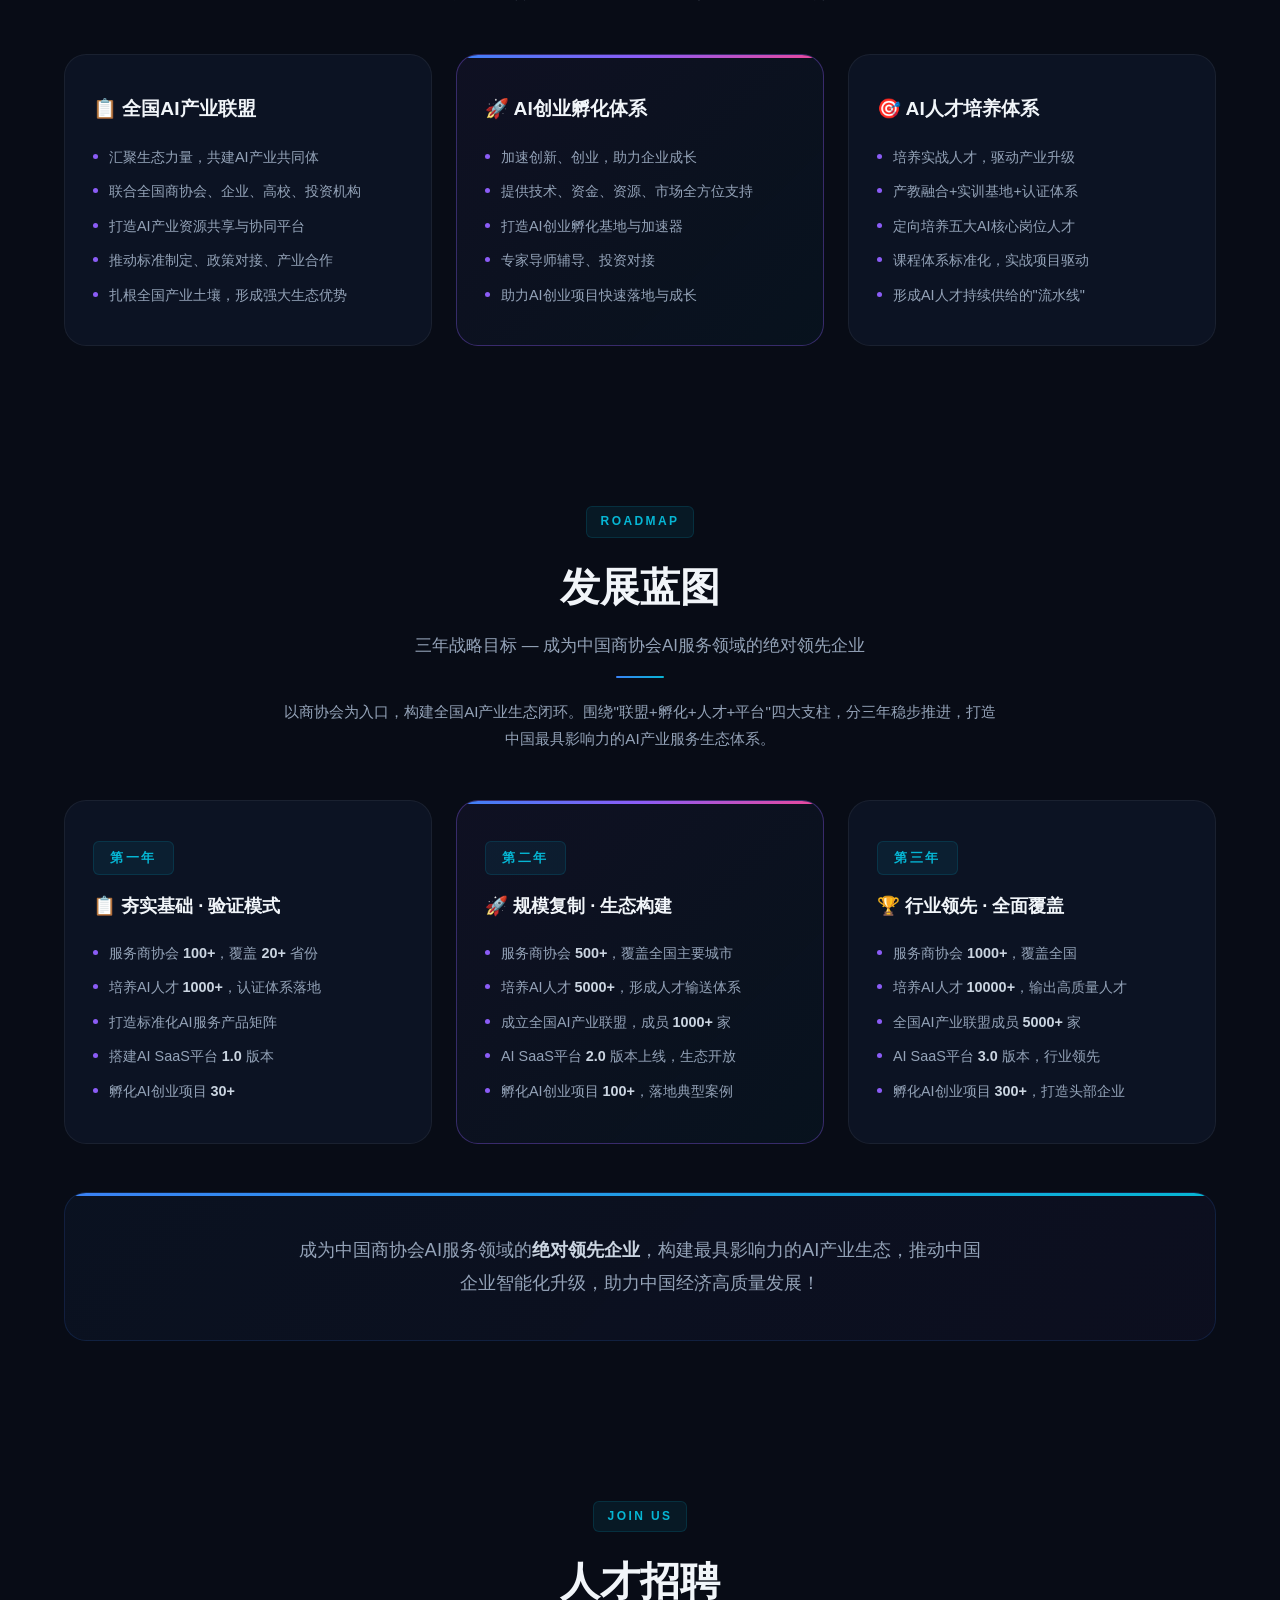
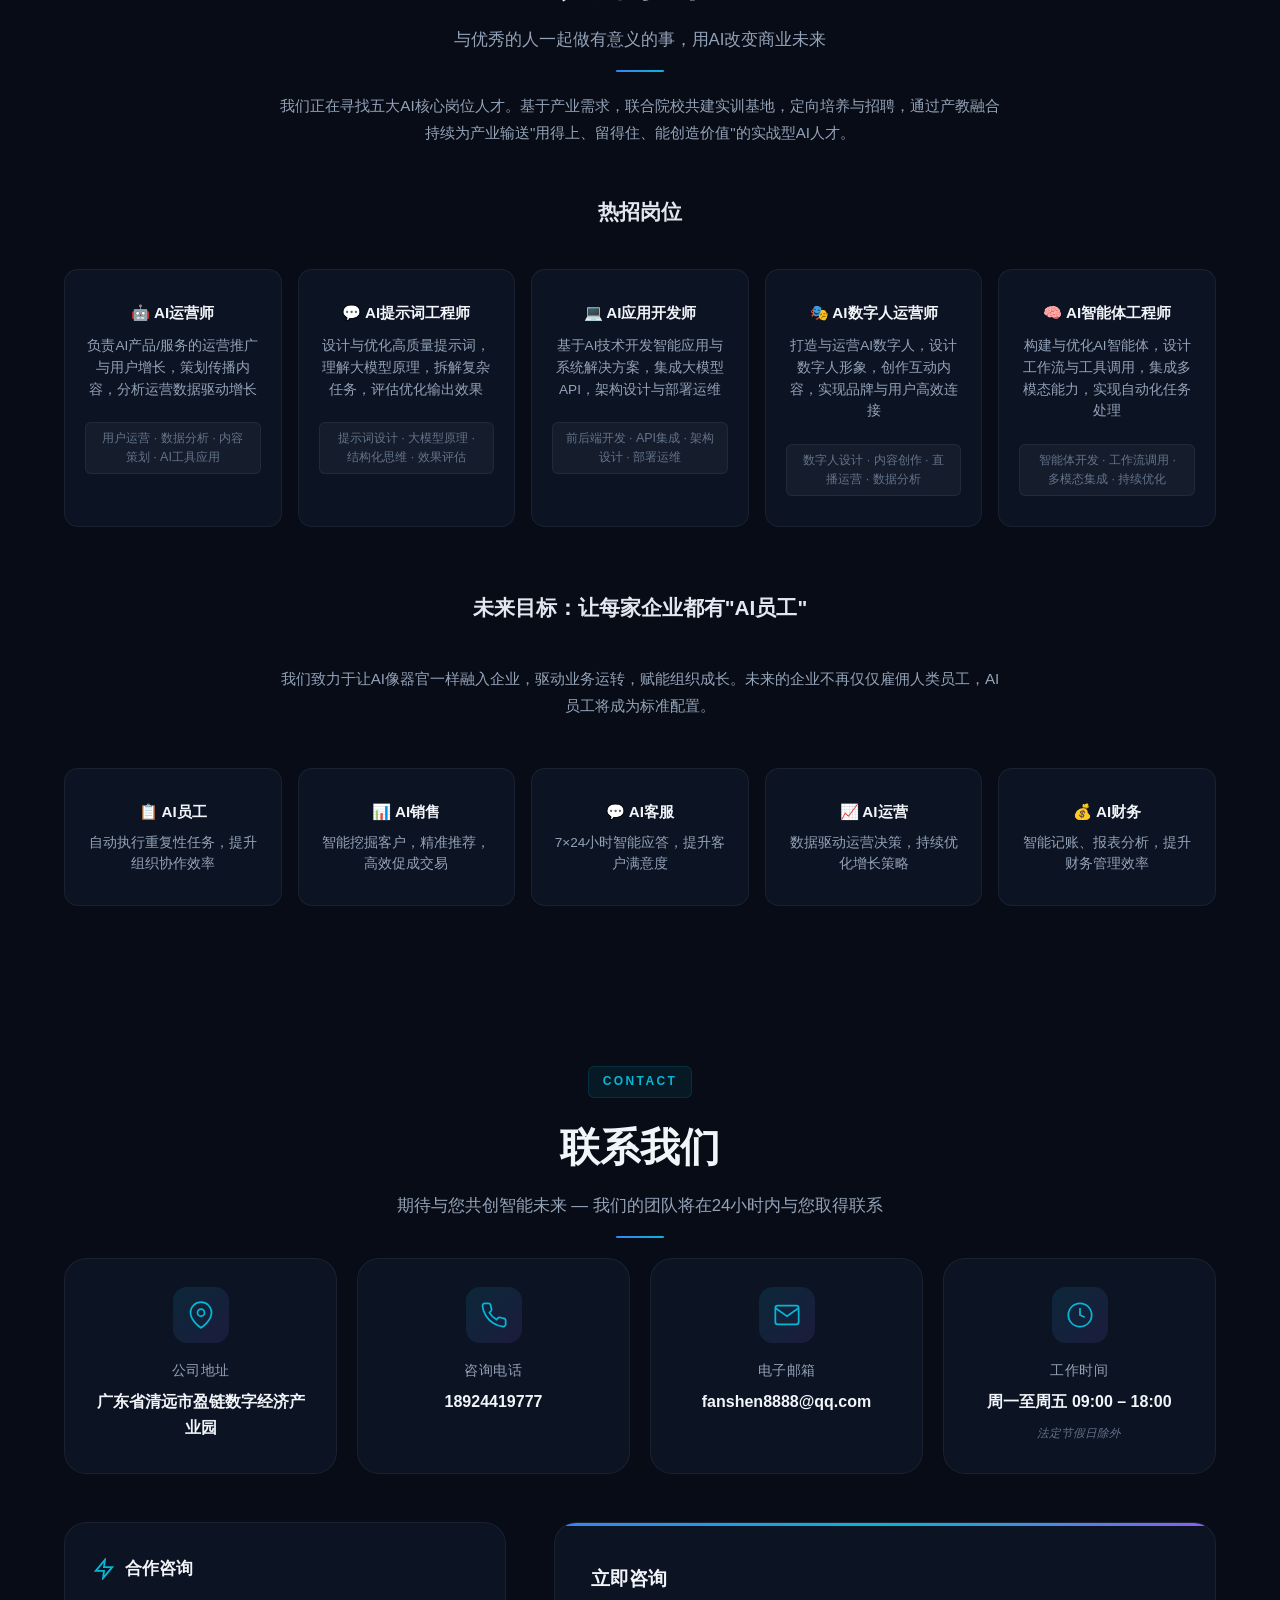
==== commit 954fe325: "更新截图" ====
--- a/index.html
+++ b/index.html
@@ -985,7 +985,7 @@
       </div>
       <div class="footer-bottom">
         <p>&copy; 2026 清远梵燊人工智能科技有限公司</p>
-        <p><a href="https://beian.miit.gov.cn/" target="_blank" rel="noopener">粤ICP备2026080863号</a> | <a href="https://beian.mps.gov.cn/#/query/webSearch?code=44180202001121" target="_blank" rel="noopener">粤公网安备44180202001121号</a></p>
+        <p><a href="https://beian.miit.gov.cn/" target="_blank" rel="noopener">粤ICP备2026080863号</a> | 公安联网备案号待取得后补充</p>
         <p>开放分享 · 拥抱变化 | <a href="#" class="privacy-trigger">隐私条款</a></p>
       </div>
     </div>
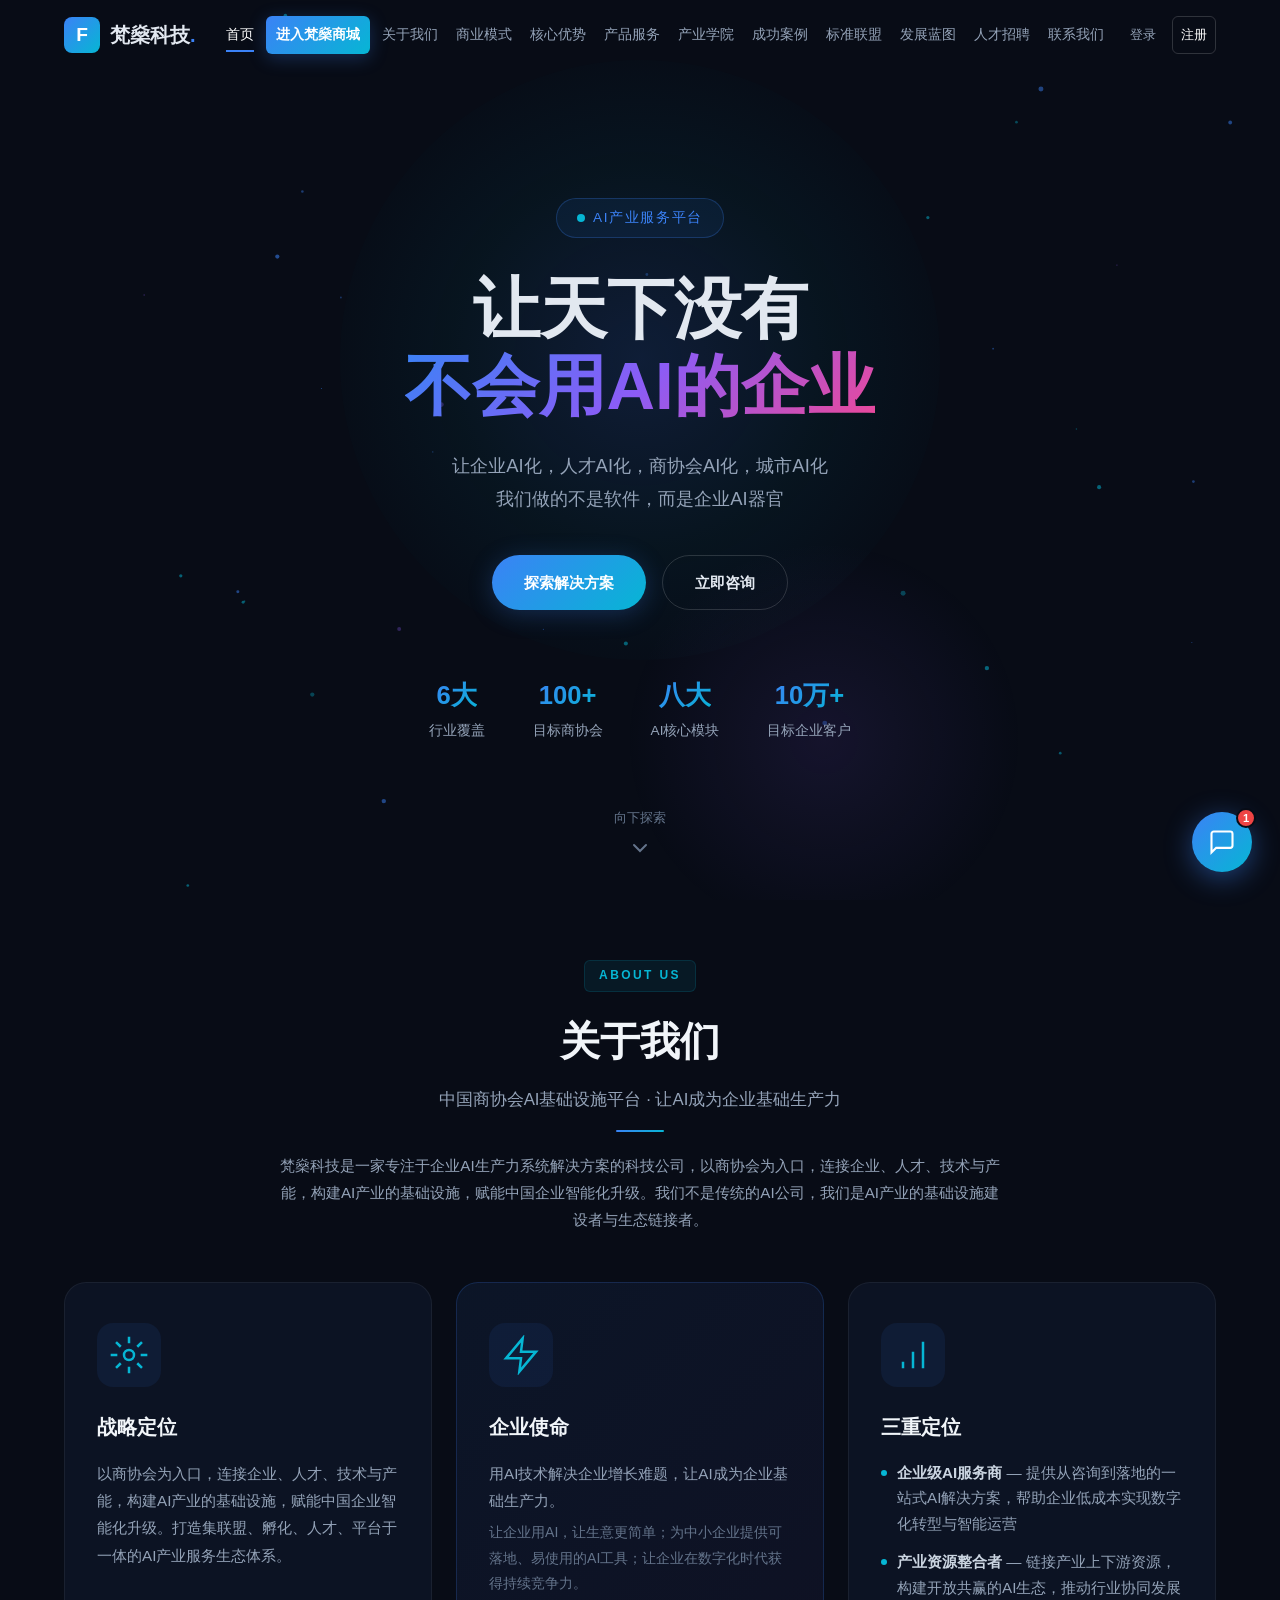
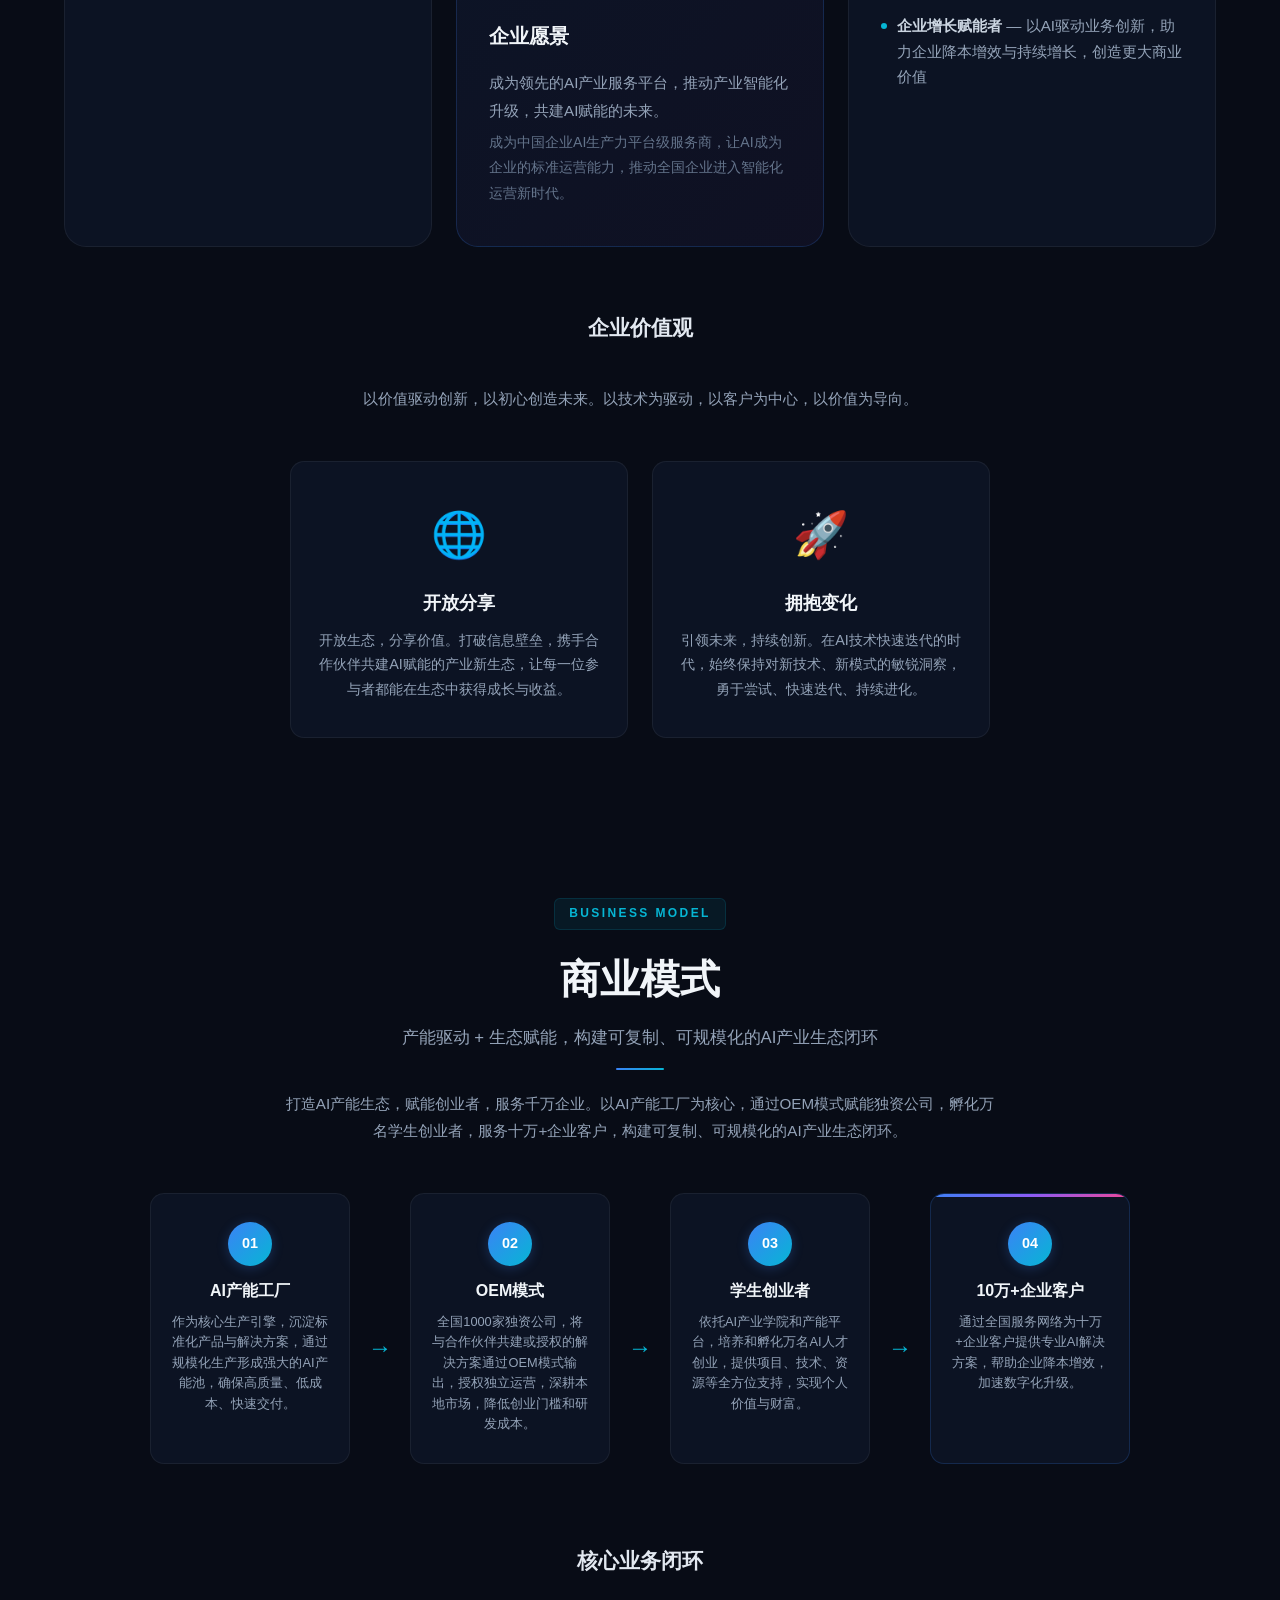
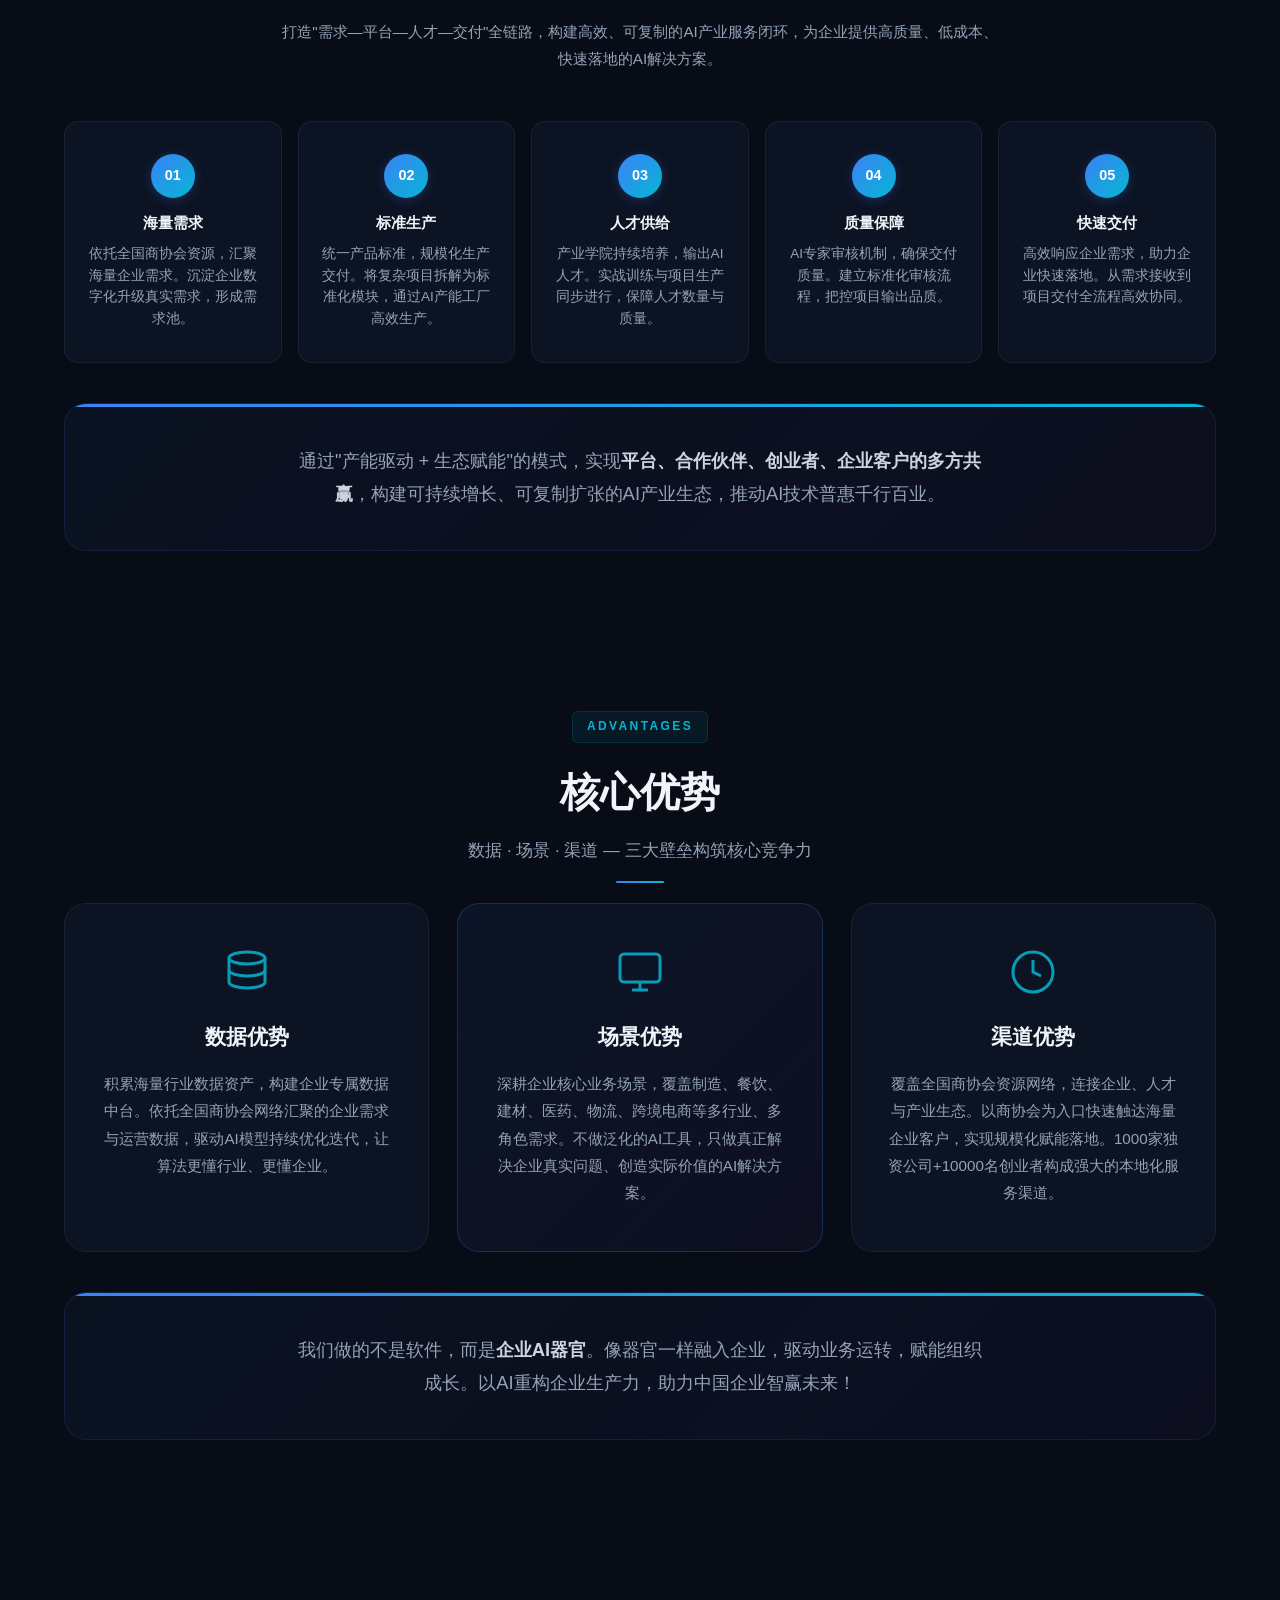
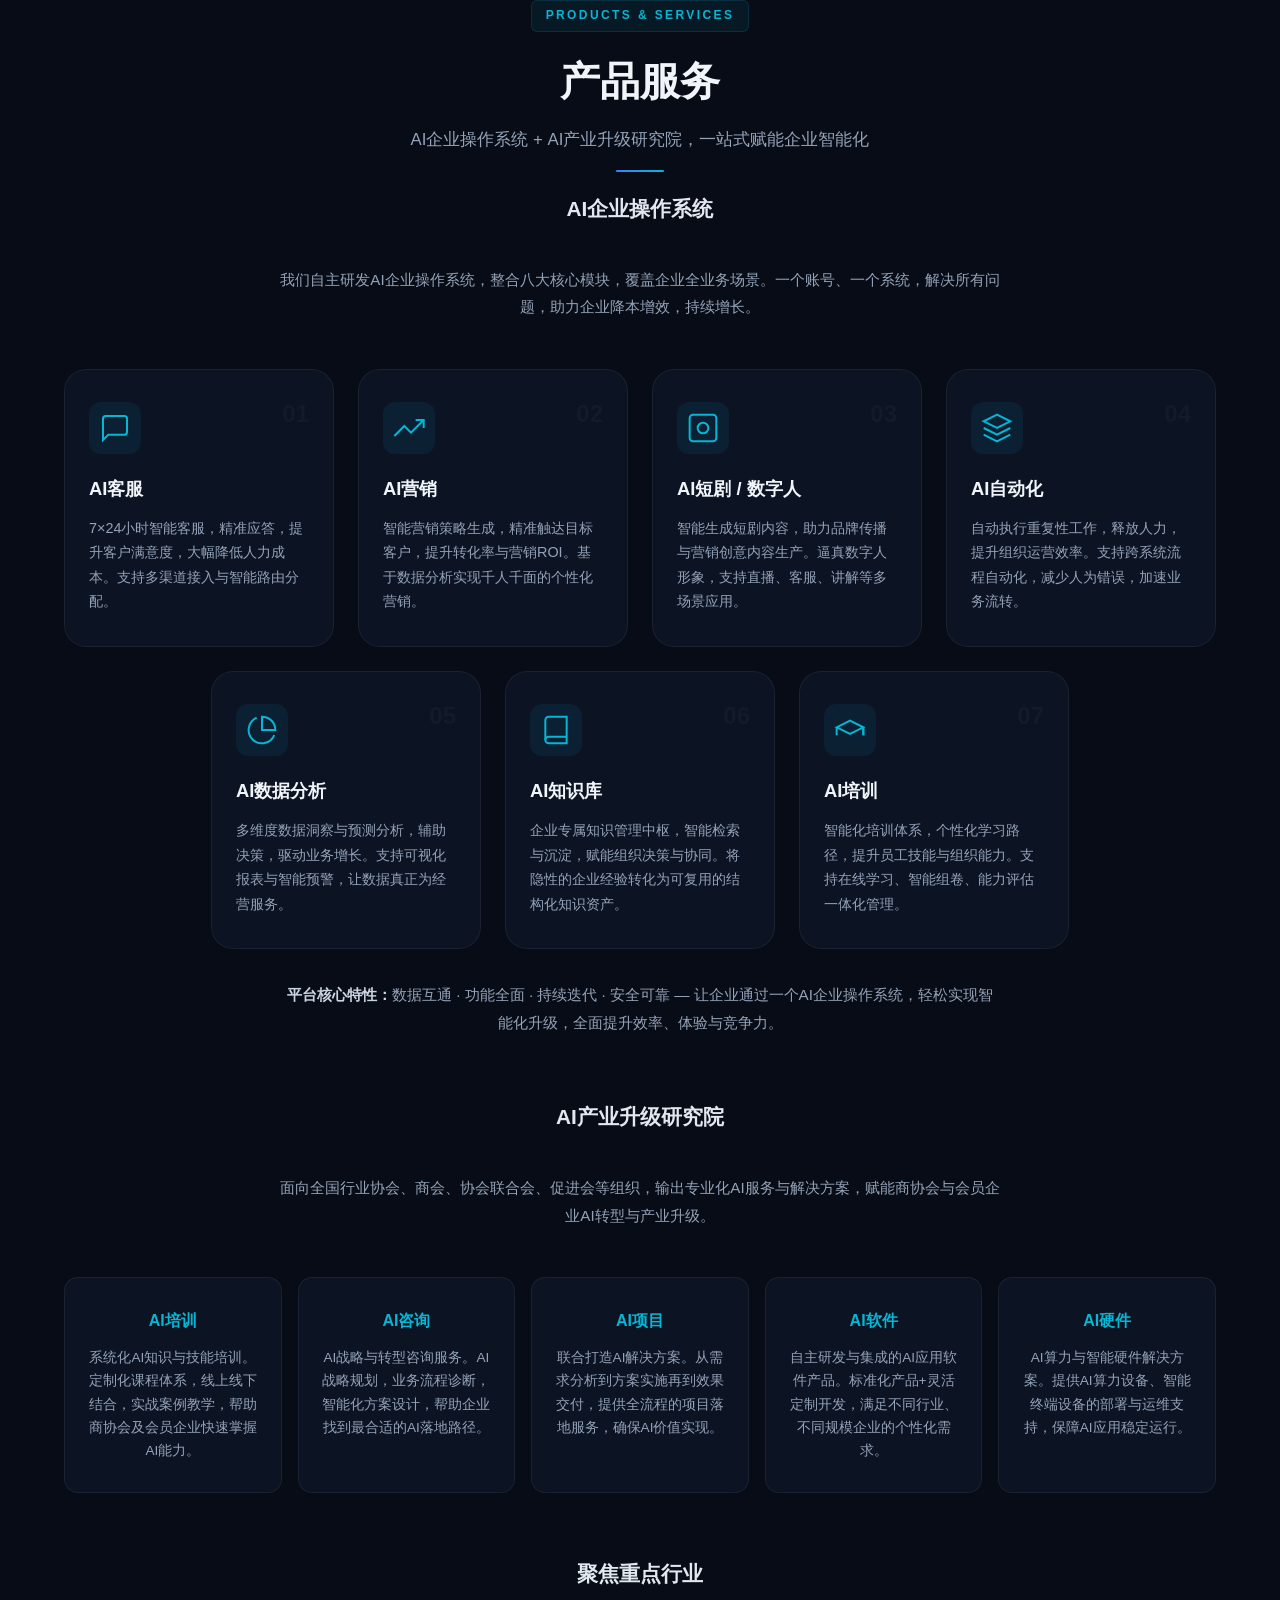
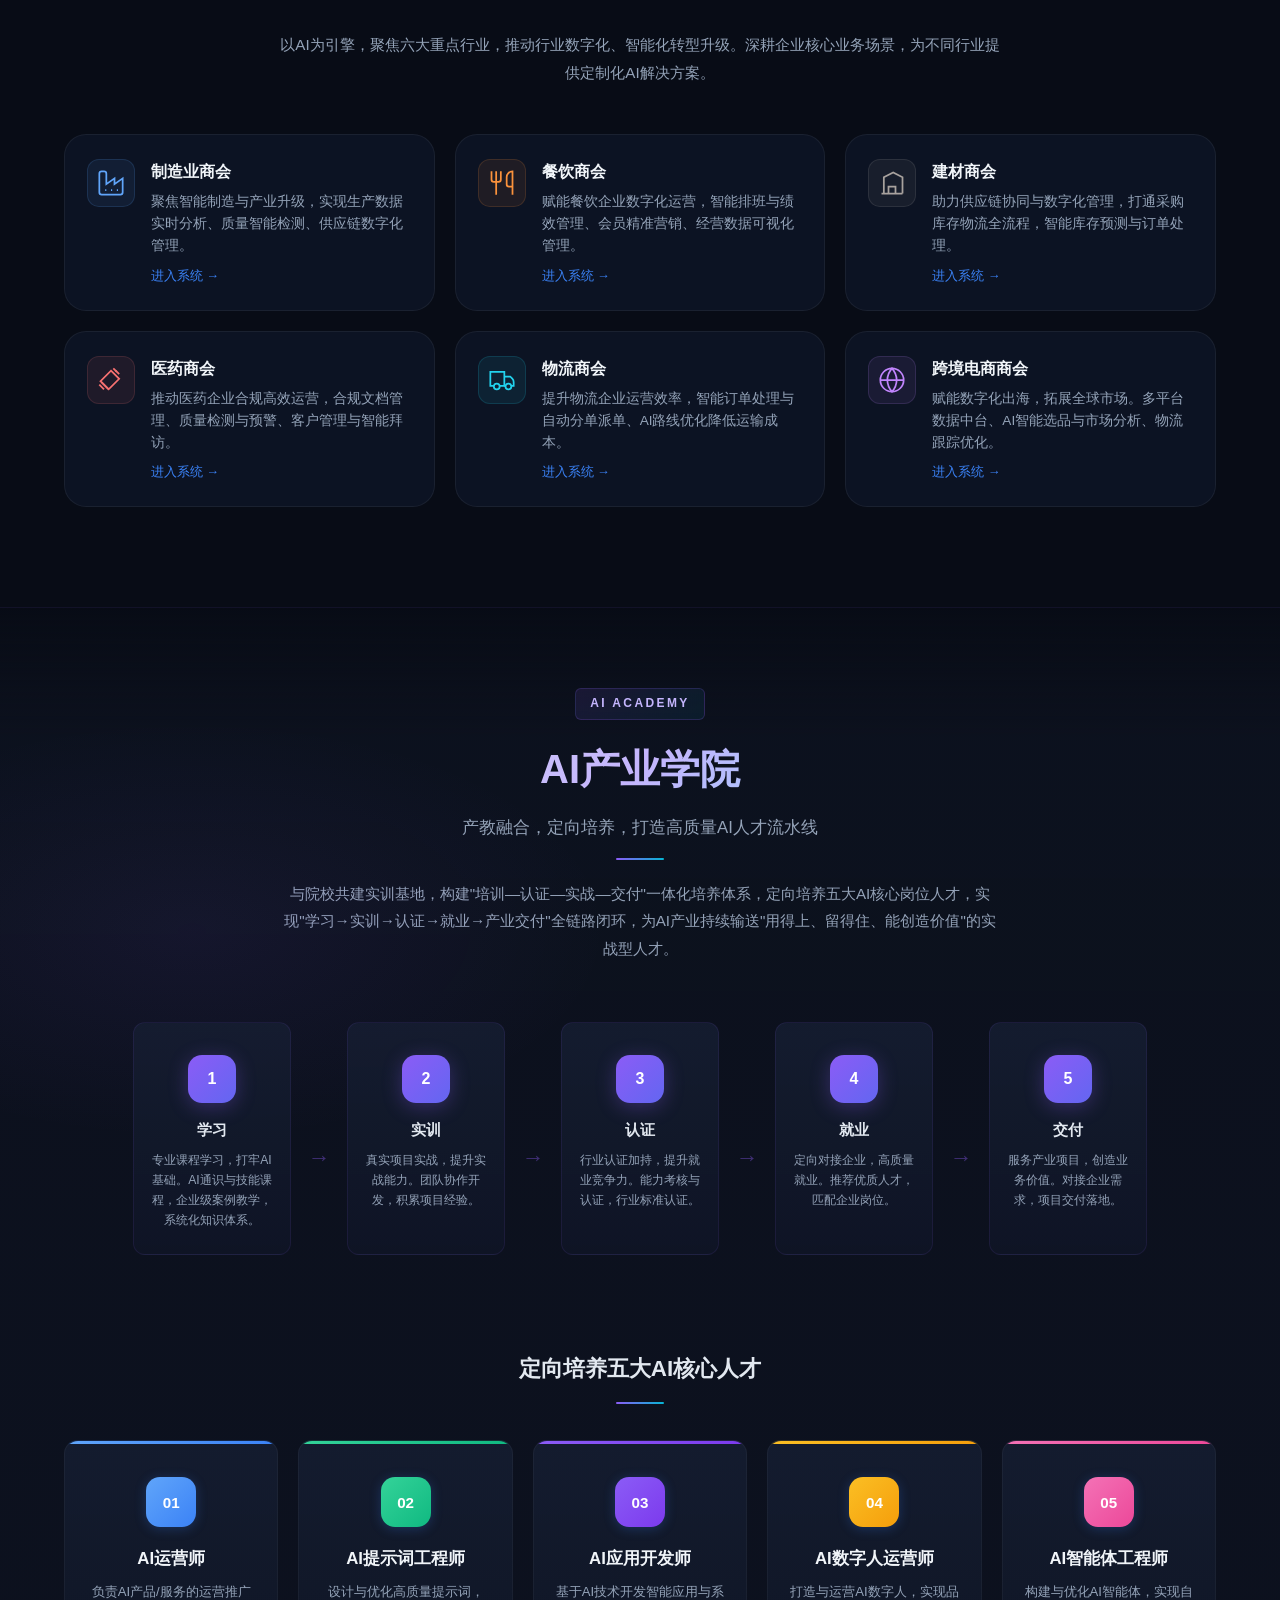
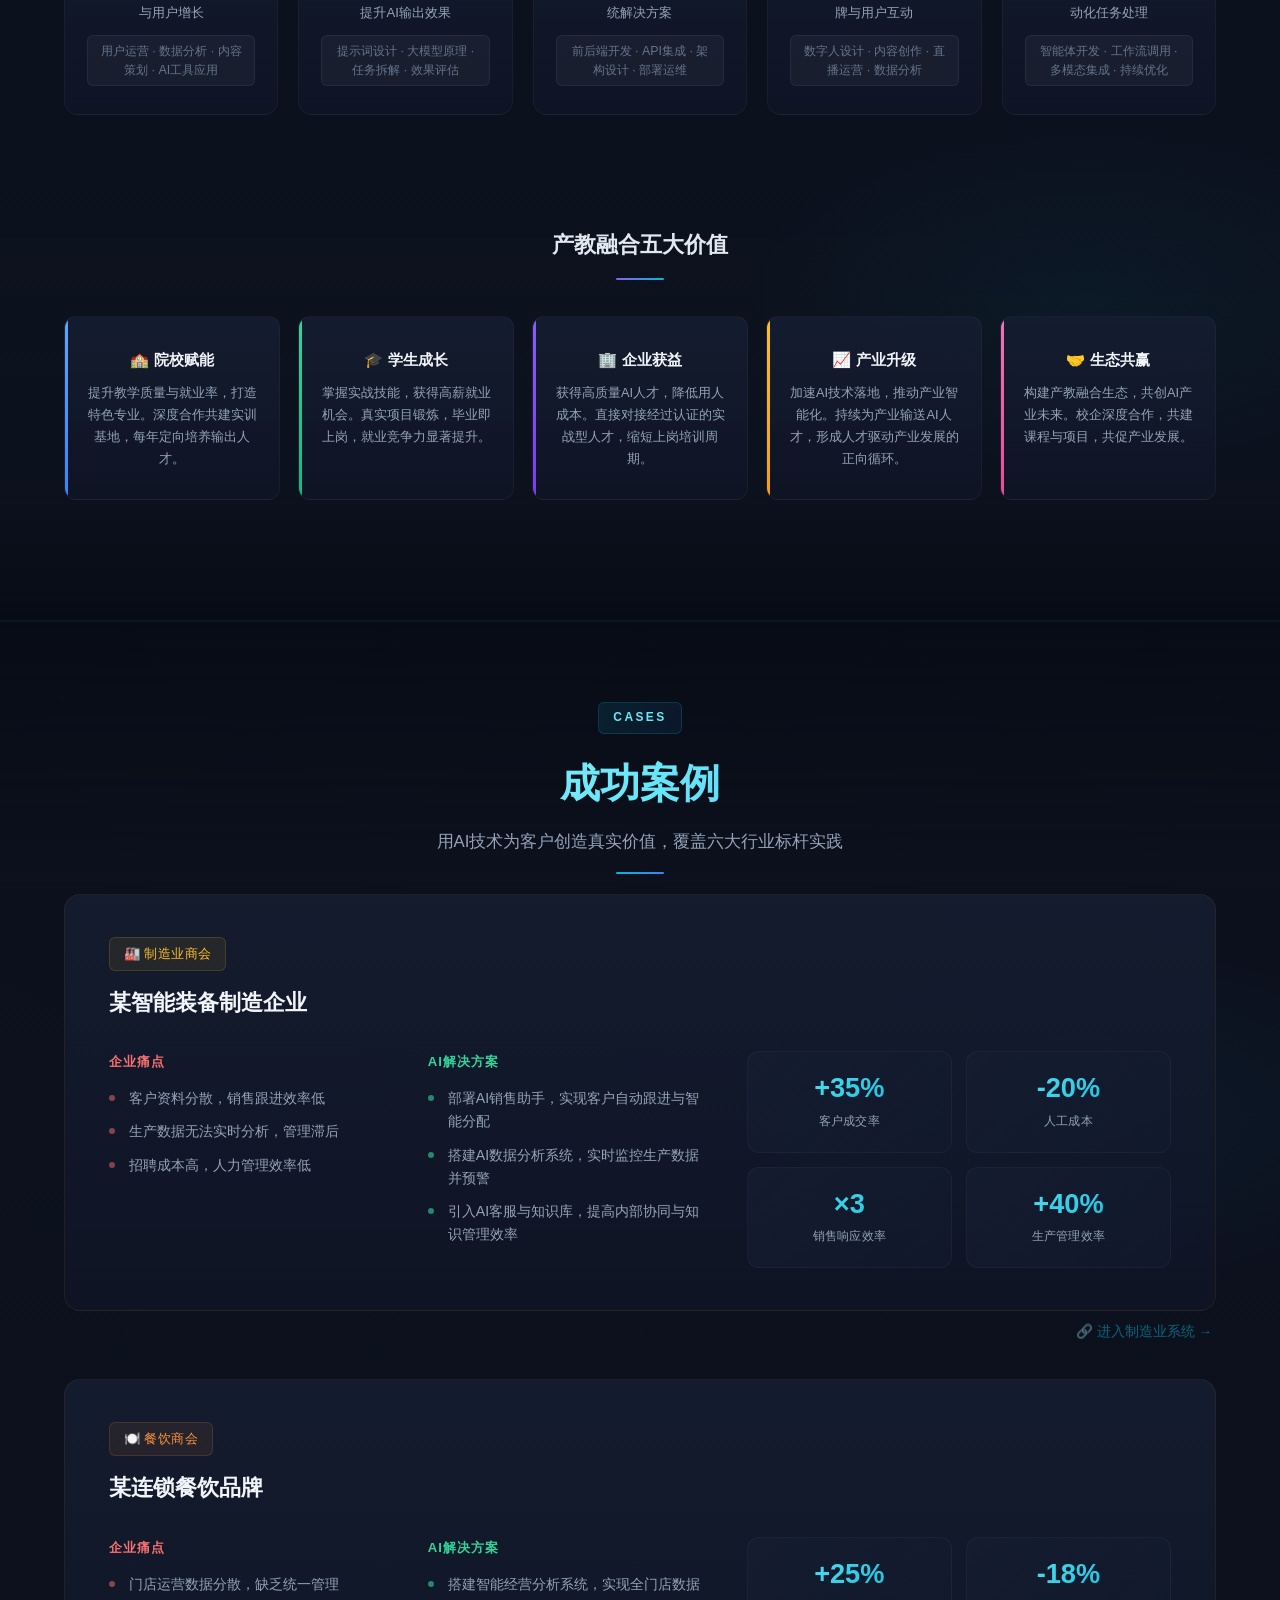
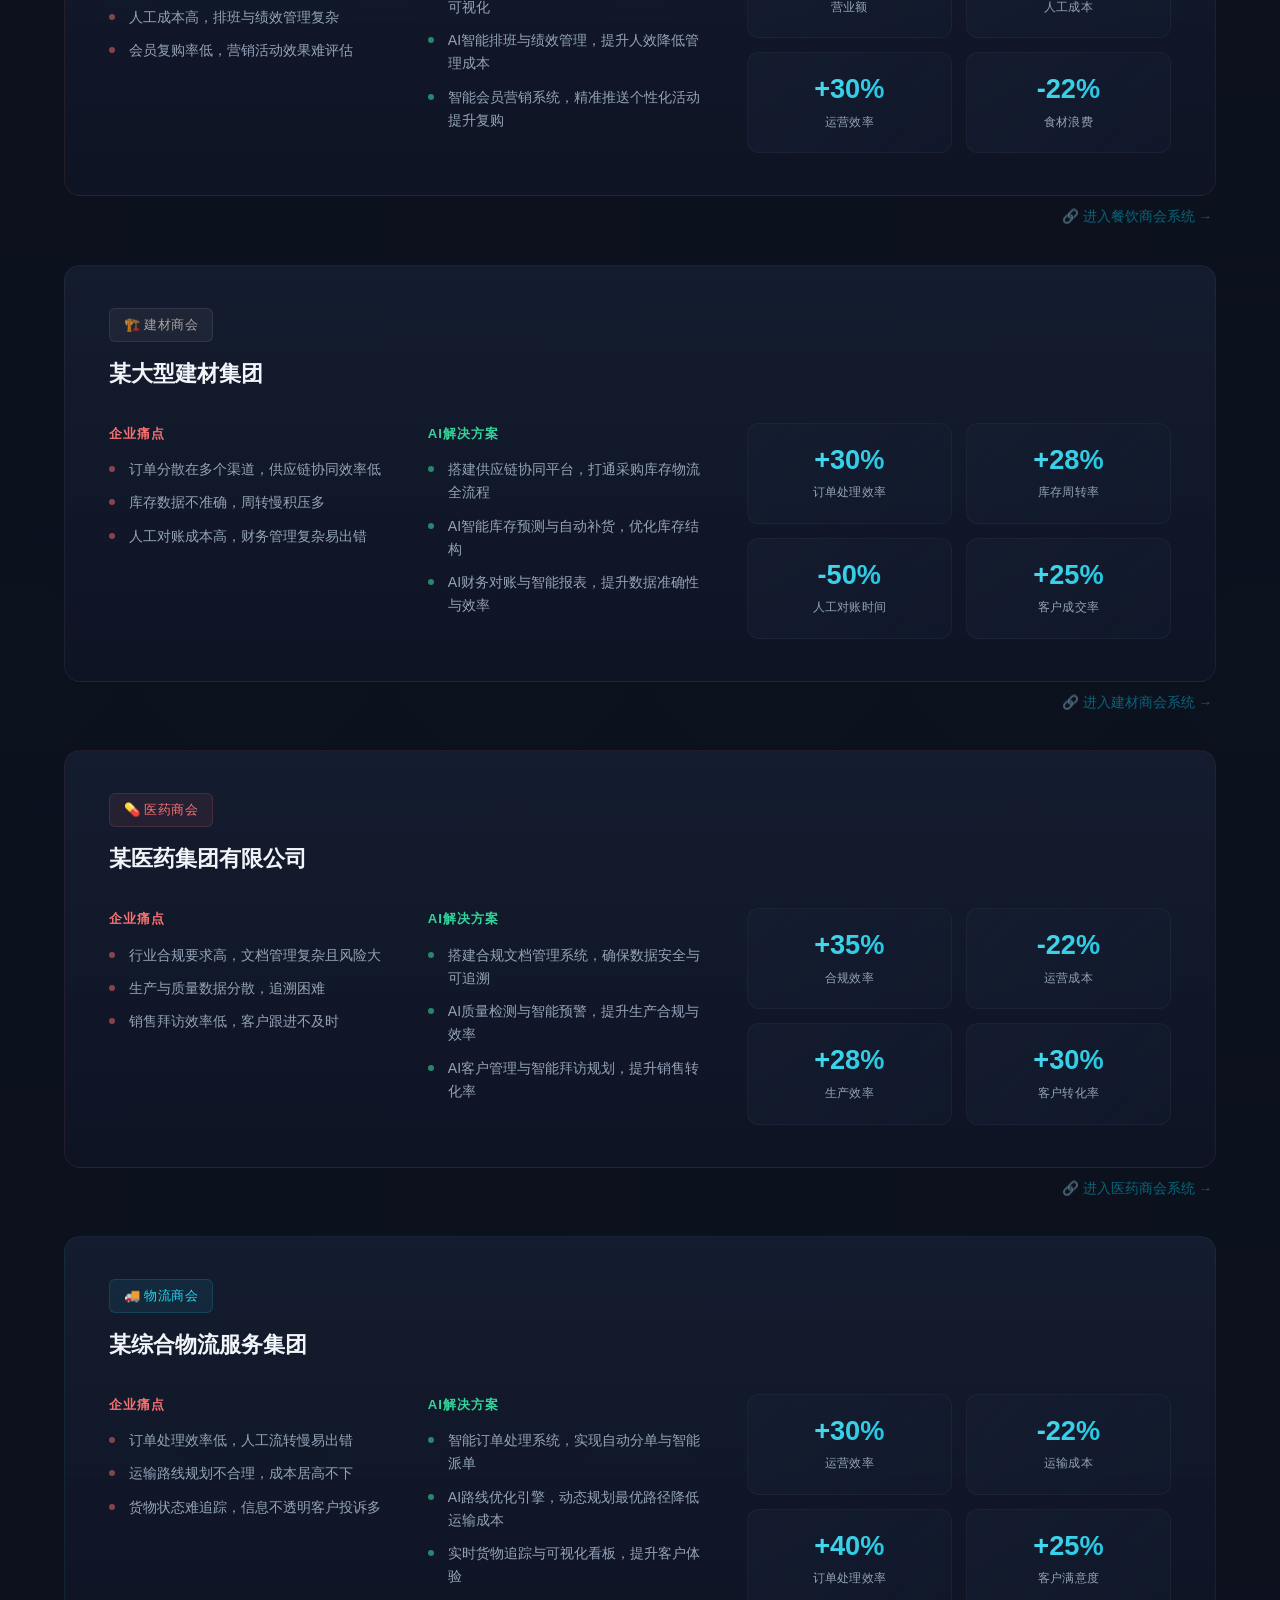
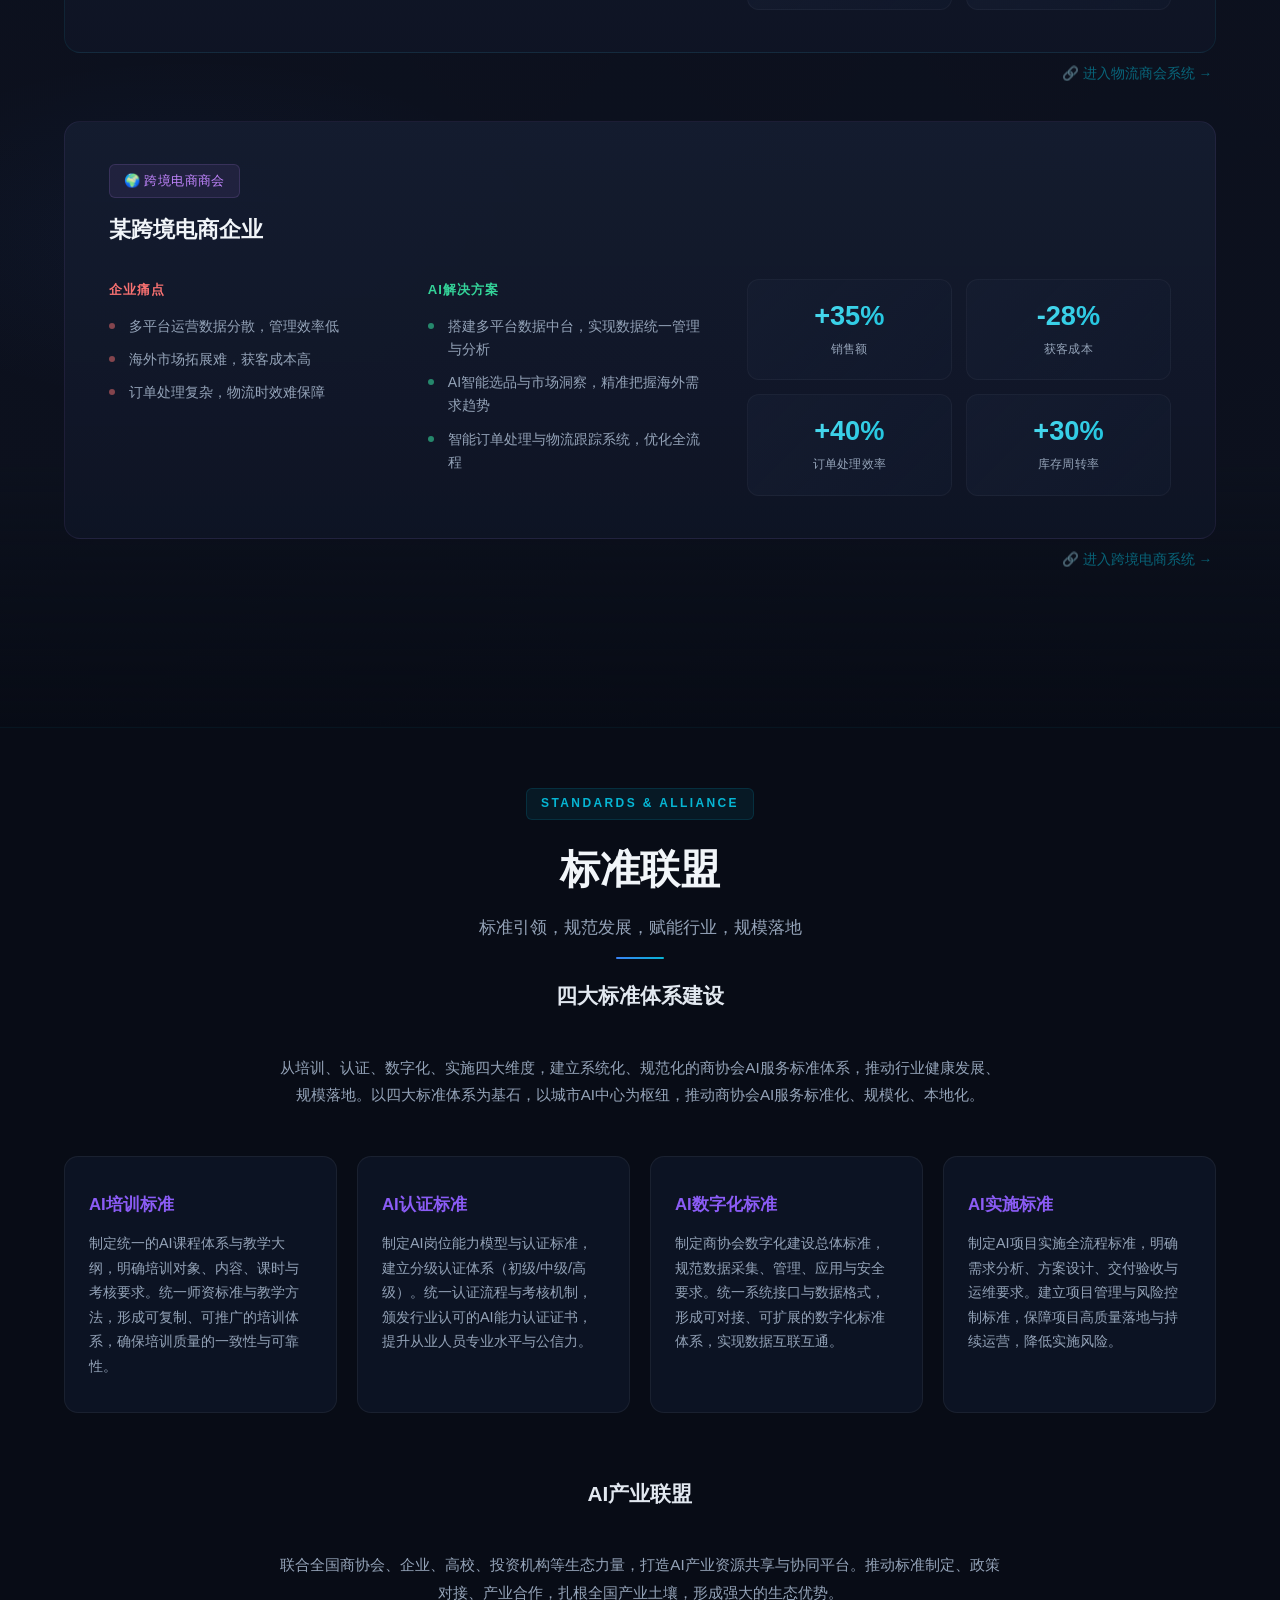
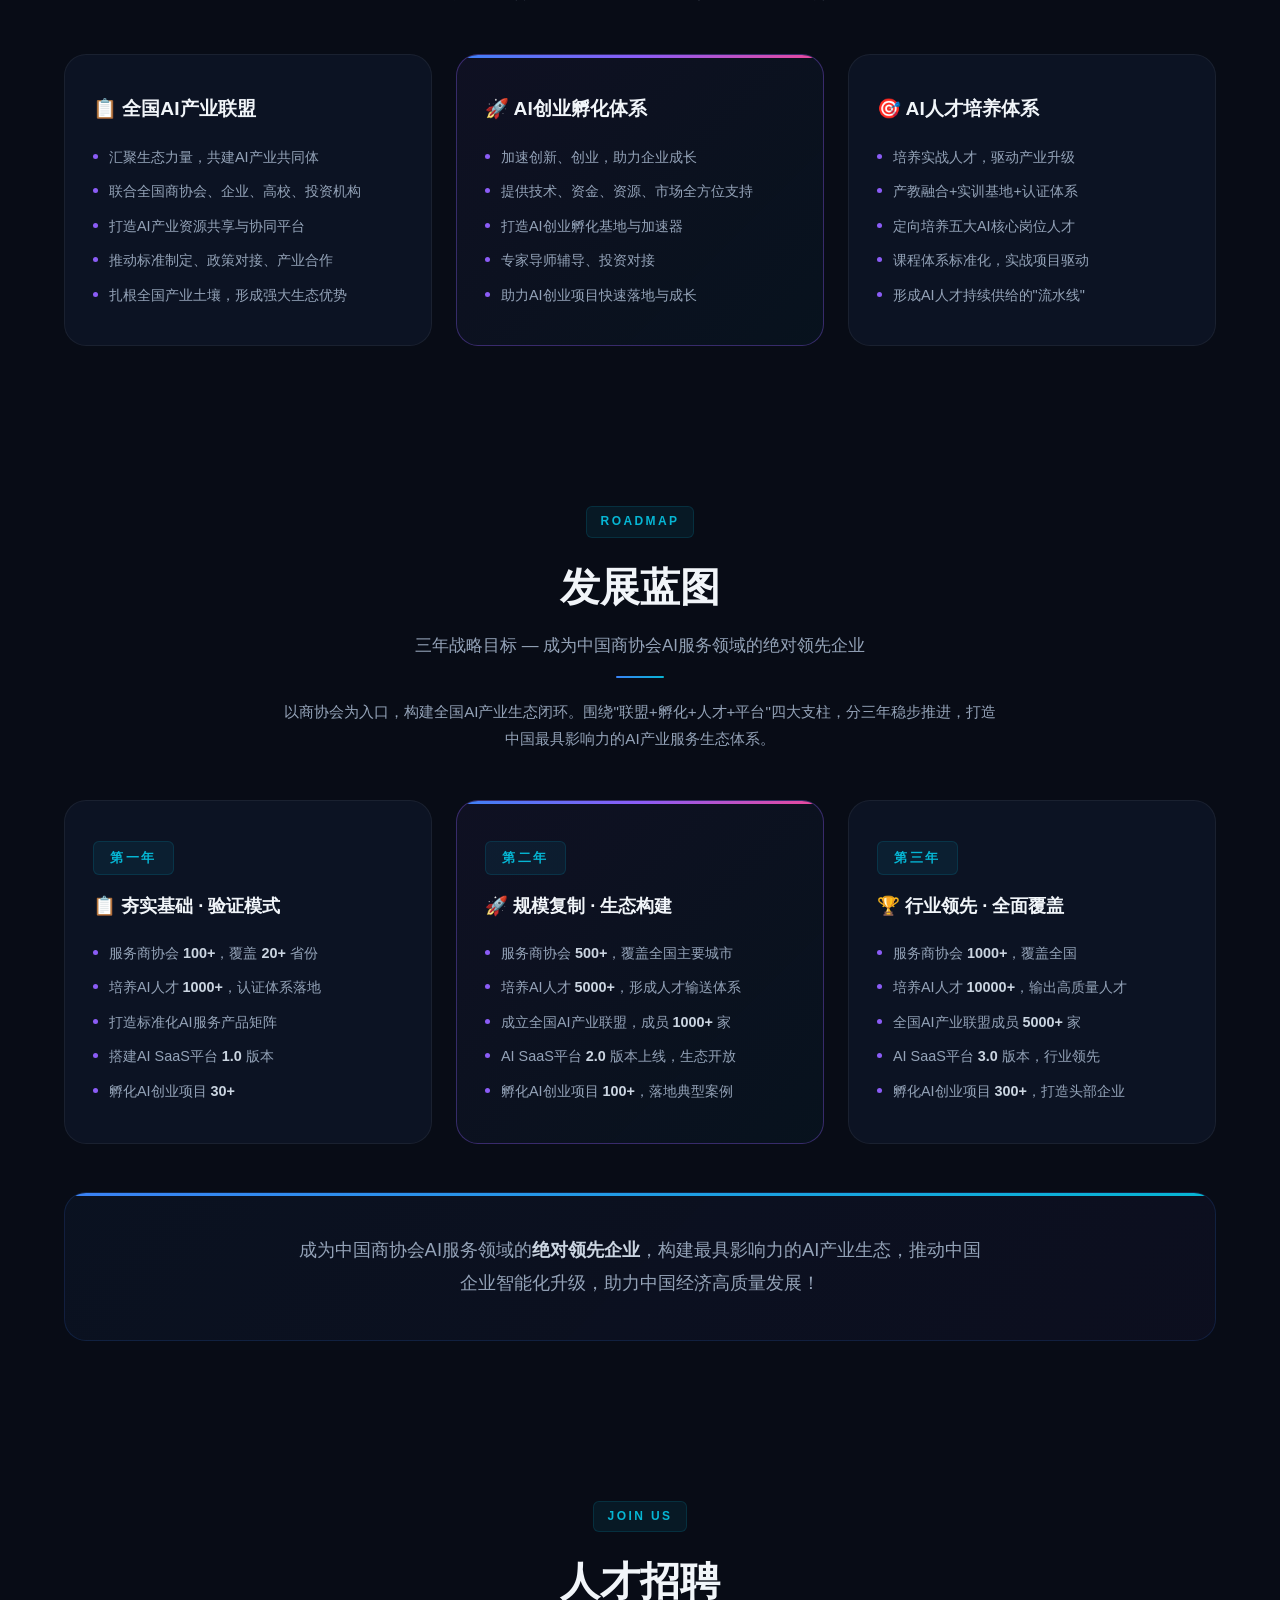
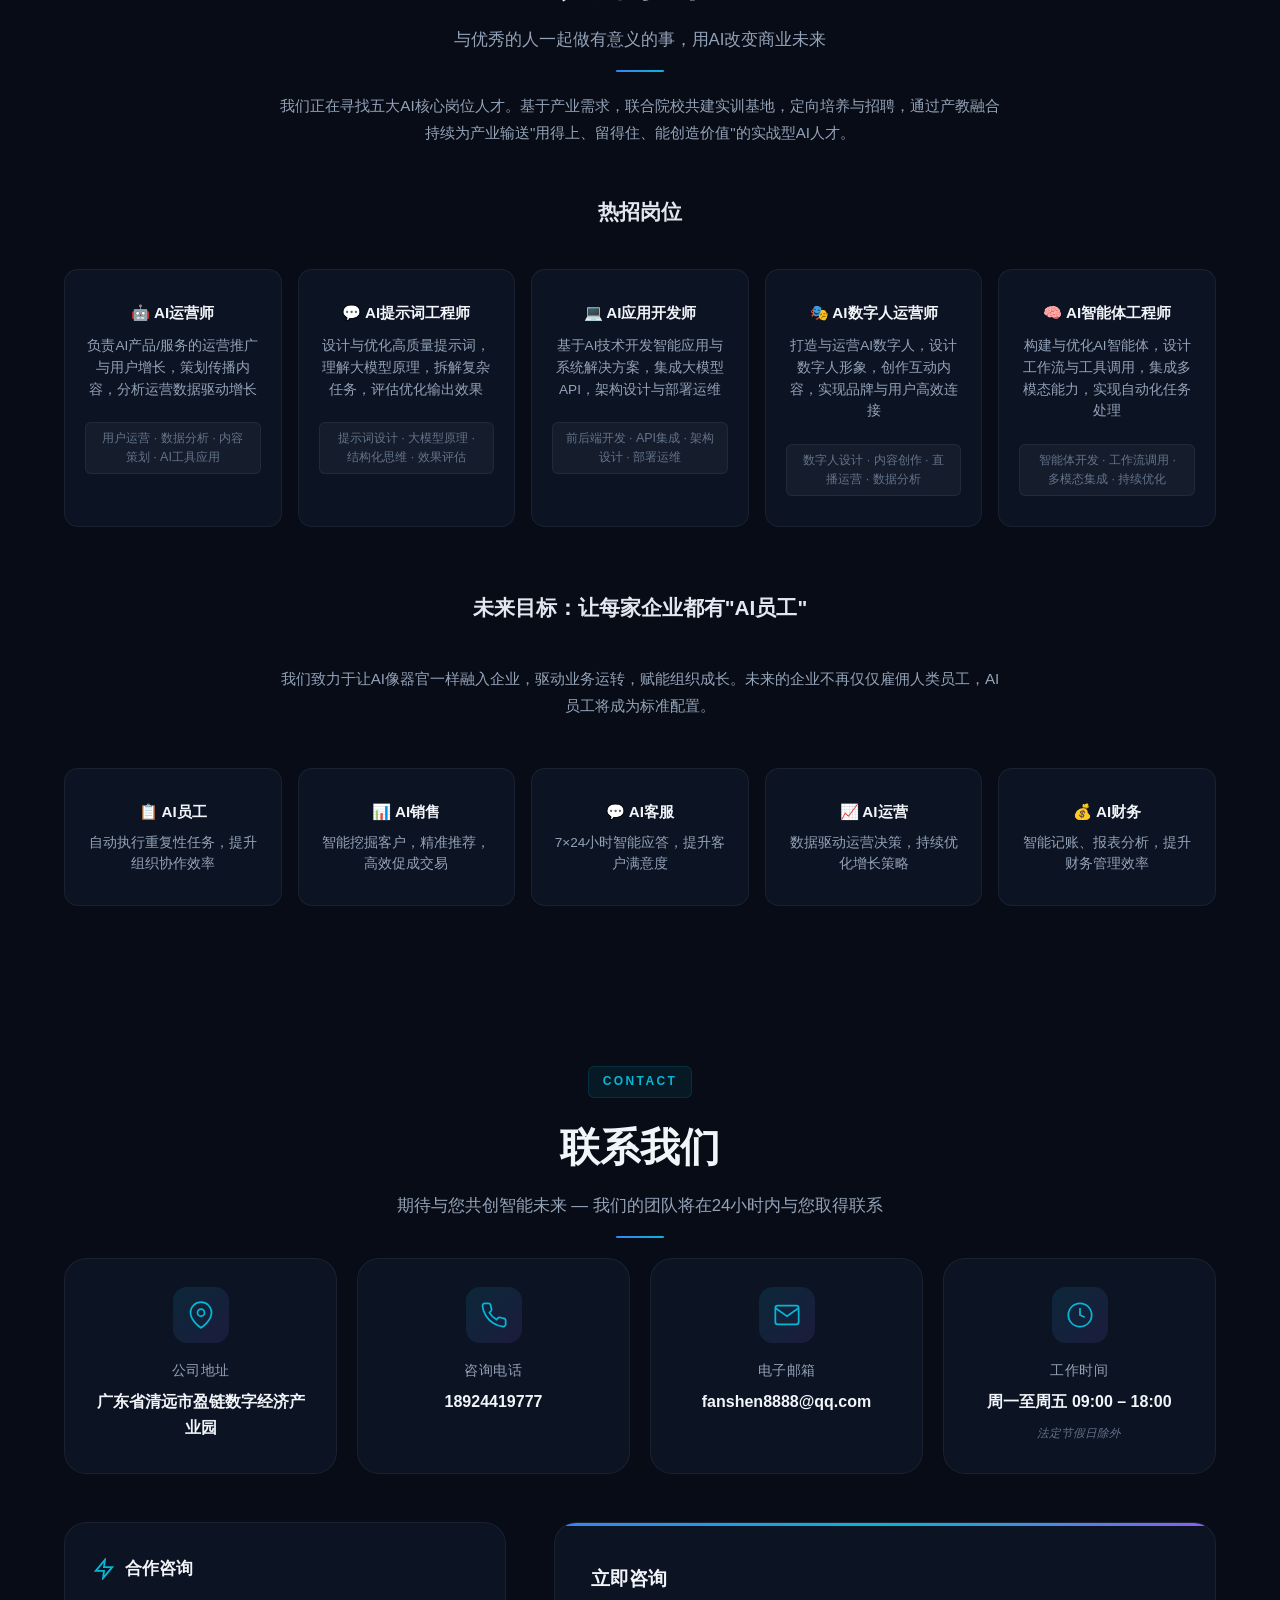
==== commit b80d0189: "修复网站显示问题" ====
--- a/index.html
+++ b/index.html
@@ -985,7 +985,7 @@
       </div>
       <div class="footer-bottom">
         <p>&copy; 2026 清远梵燊人工智能科技有限公司</p>
-        <p><a href="https://beian.miit.gov.cn/" target="_blank" rel="noopener">粤ICP备2026080863号</a> | 公安联网备案号待取得后补充</p>
+        <p><a href="https://beian.miit.gov.cn/" target="_blank" rel="noopener">粤ICP备2026080863号</a> | <a href="https://beian.mps.gov.cn/#/query/webSearch?code=44180202001121" target="_blank" rel="noopener">粤公网安备44180202001121号</a></p>
         <p>开放分享 · 拥抱变化 | <a href="#" class="privacy-trigger">隐私条款</a></p>
       </div>
     </div>
